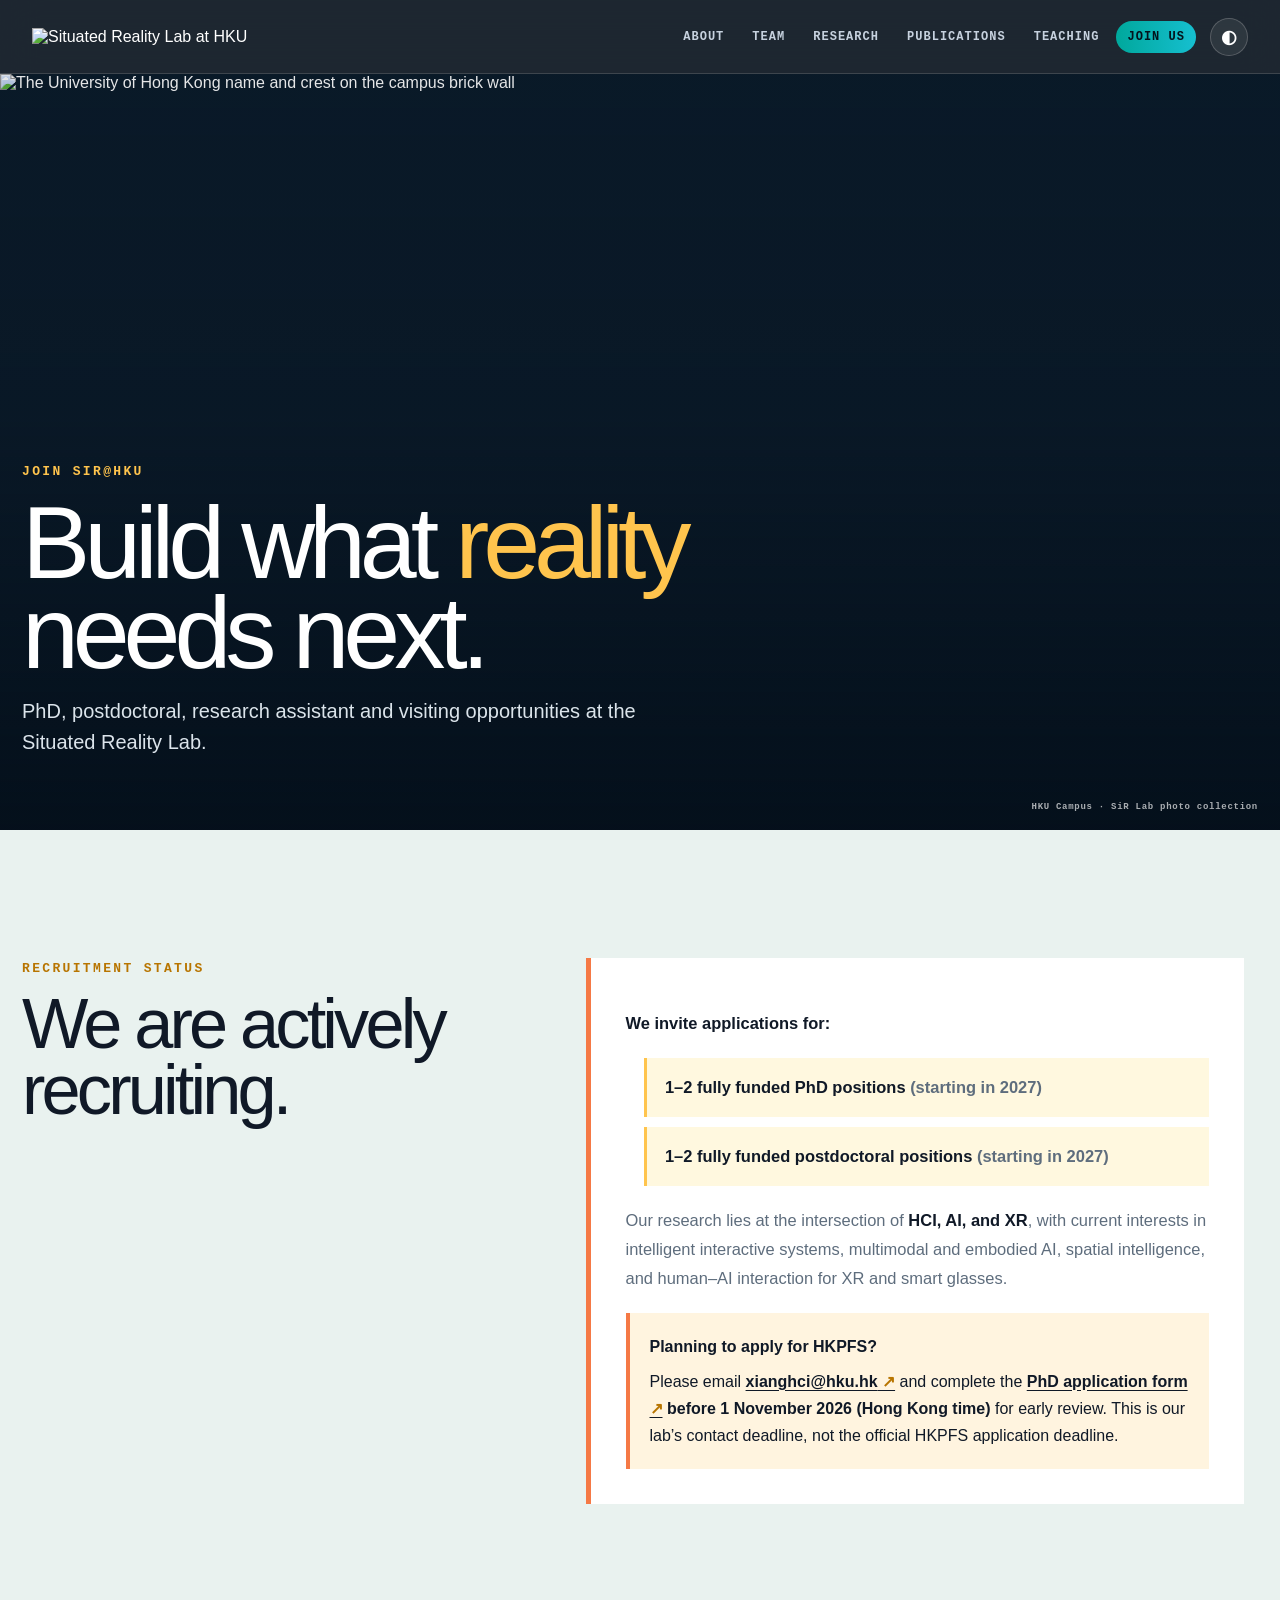
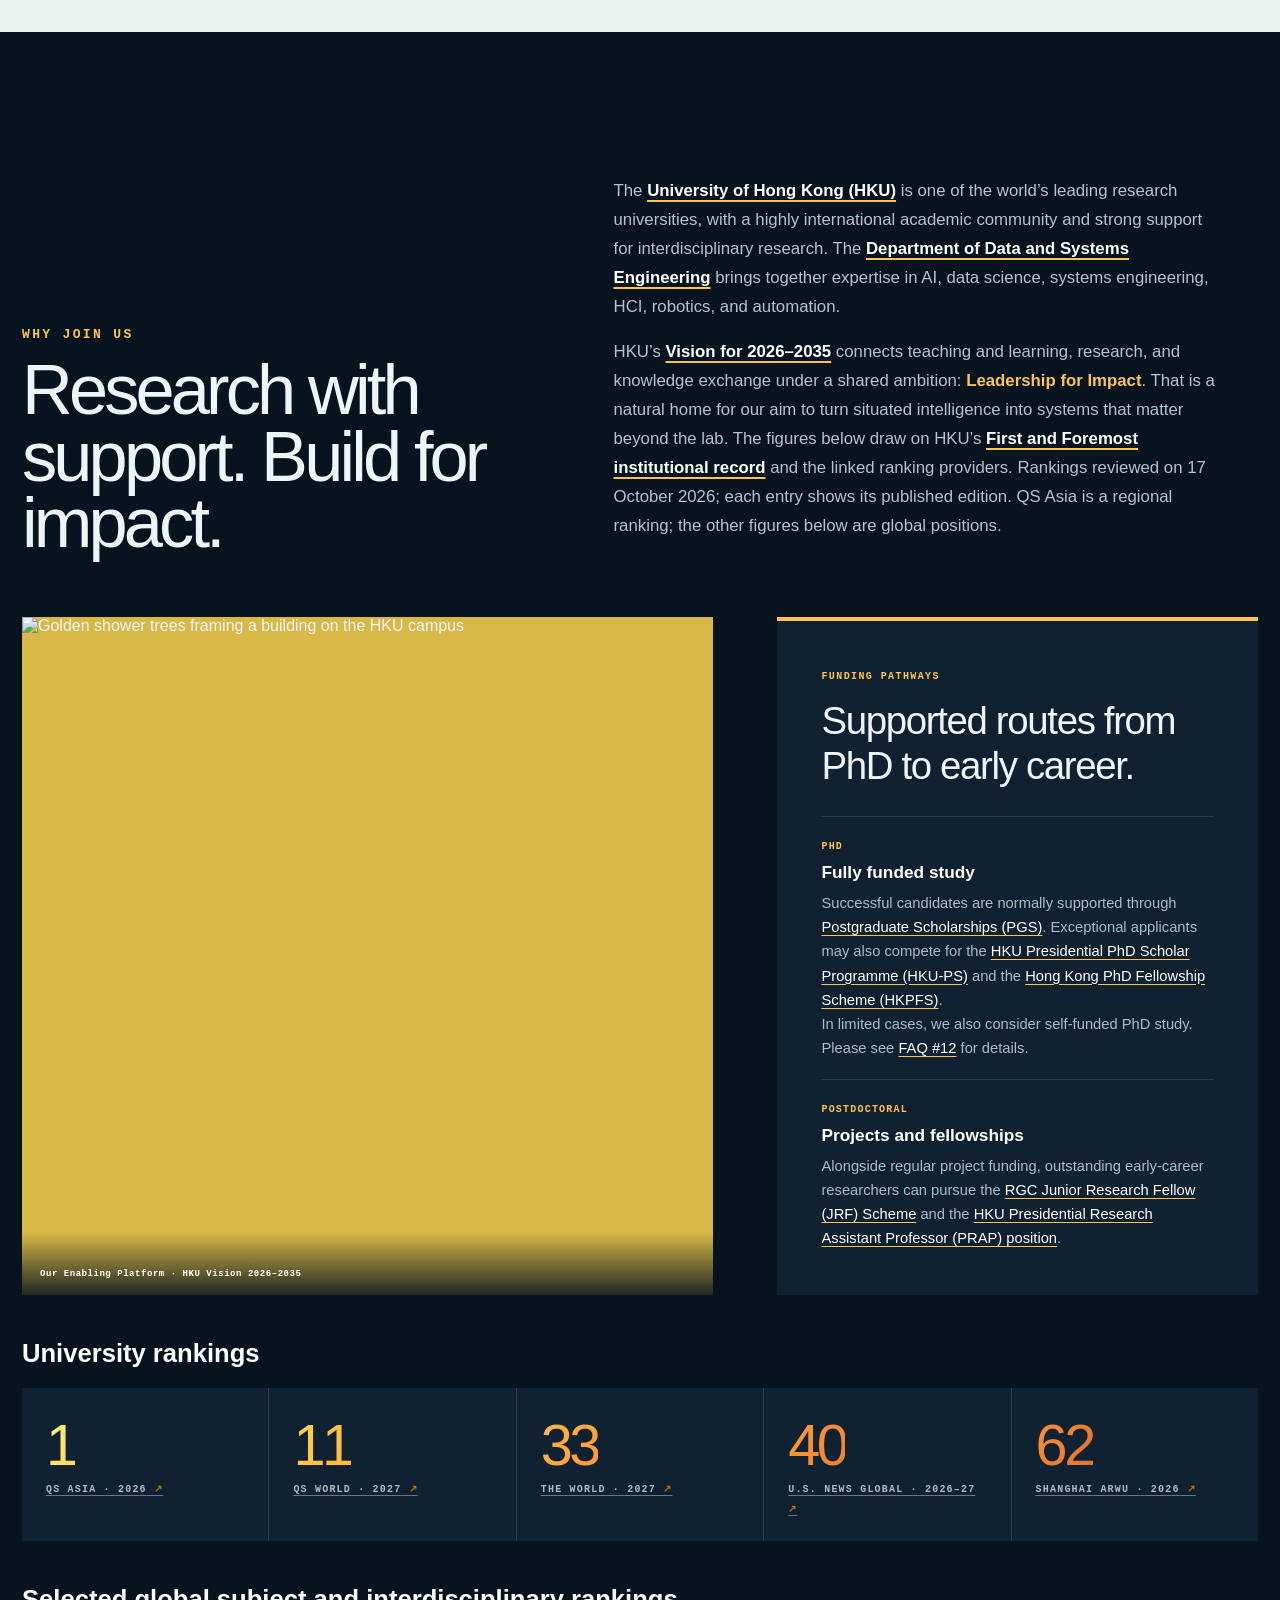
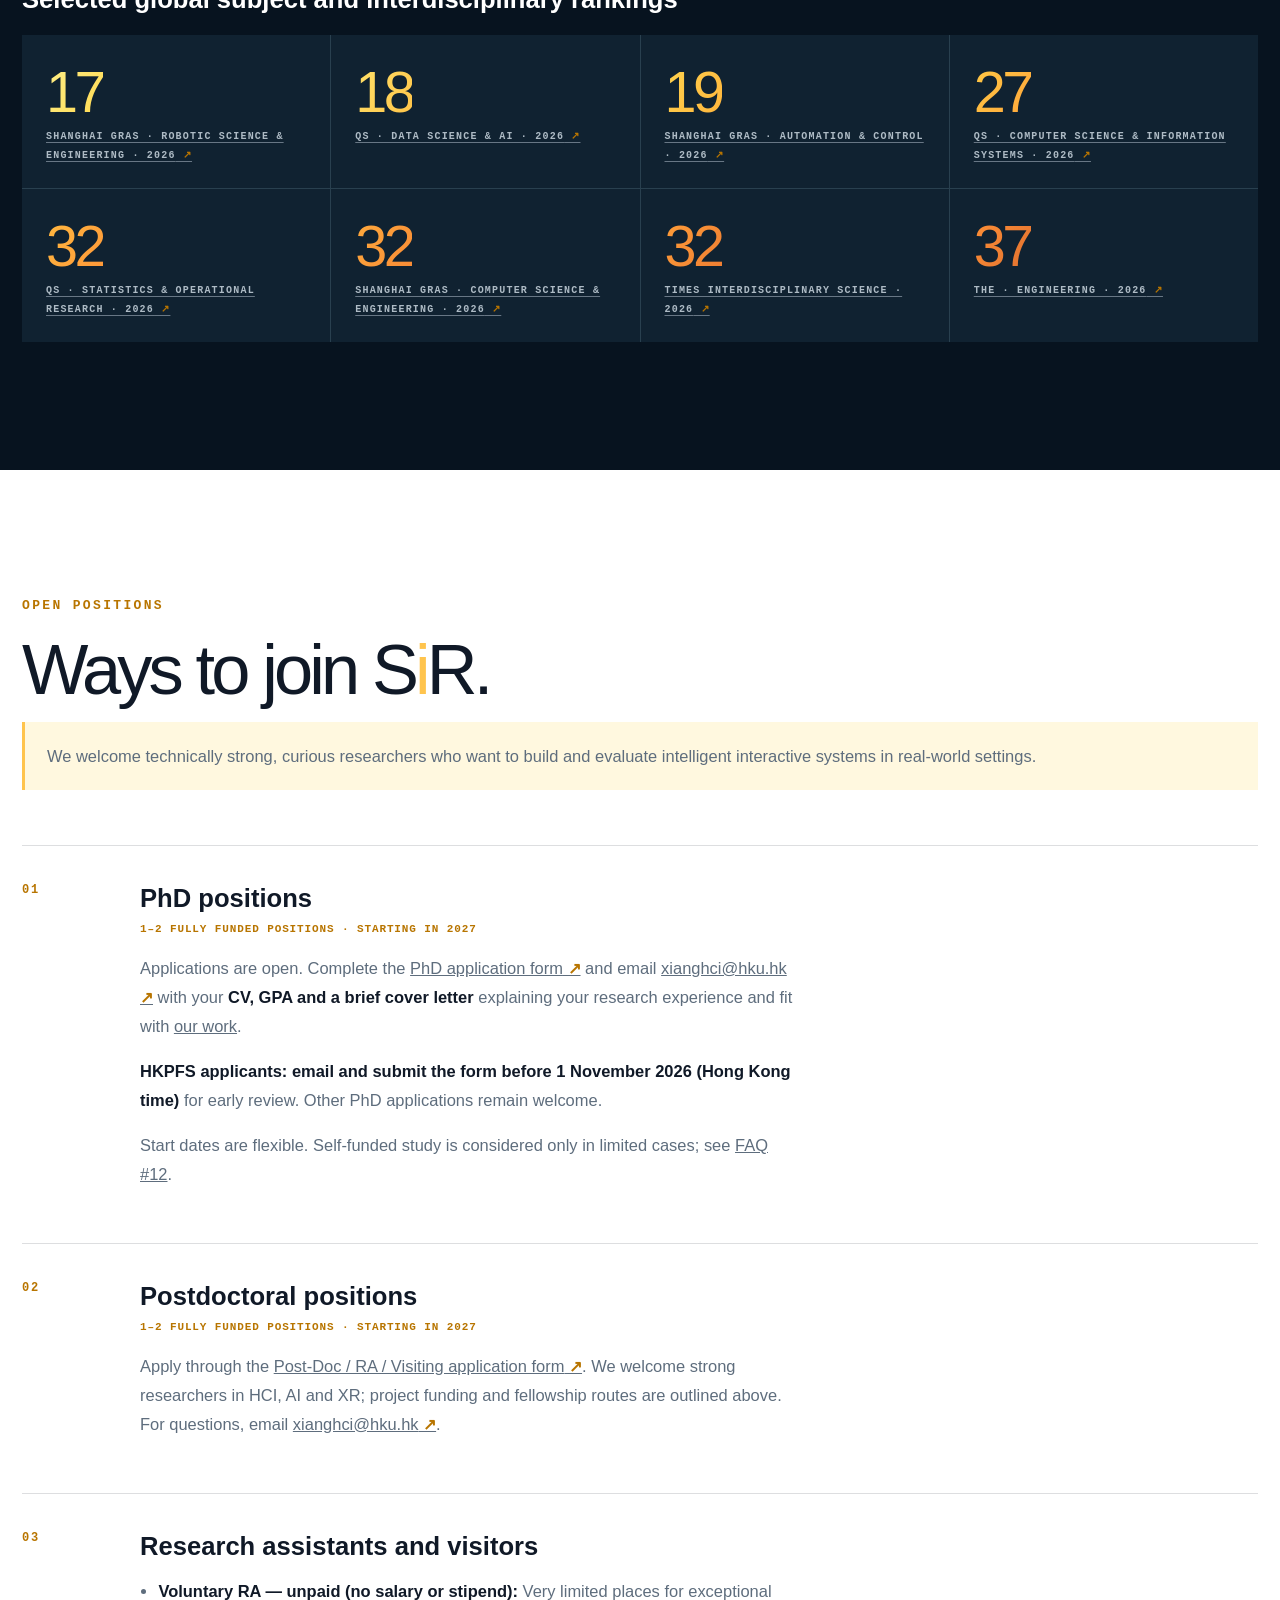
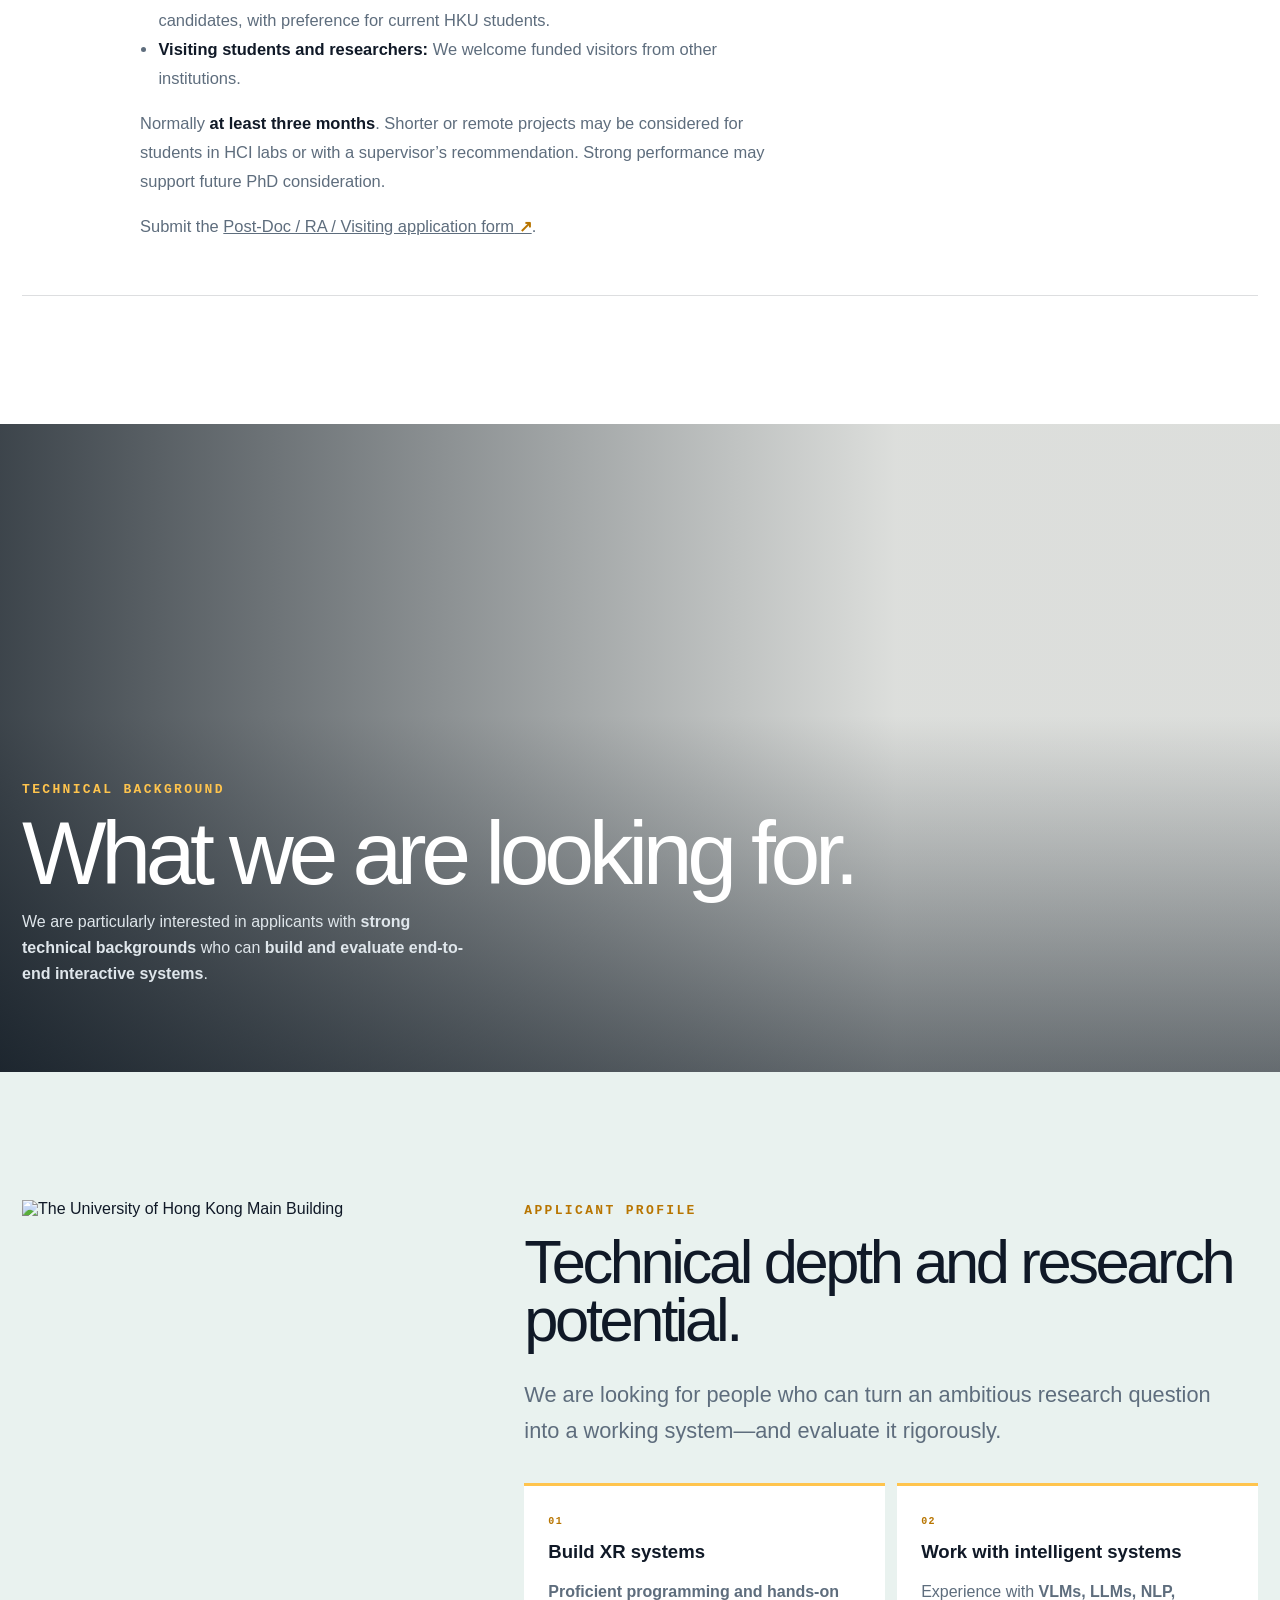
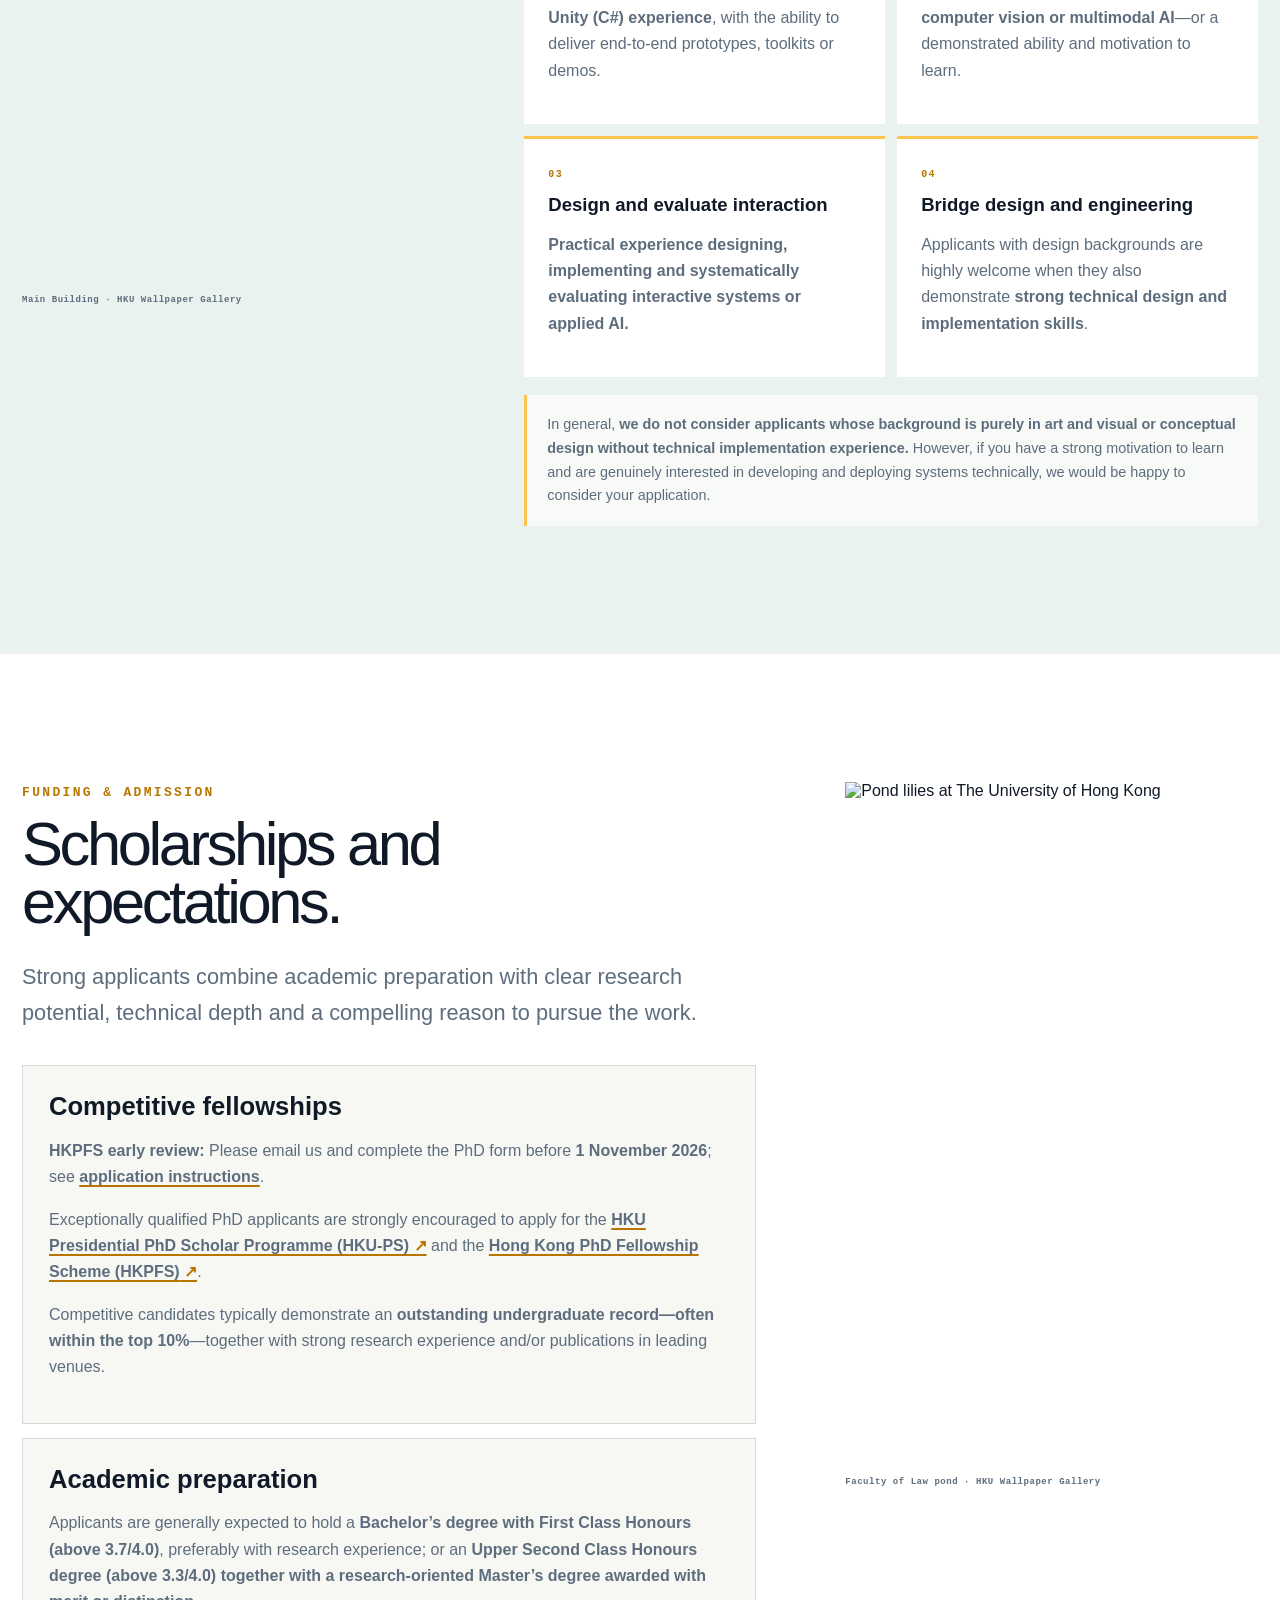
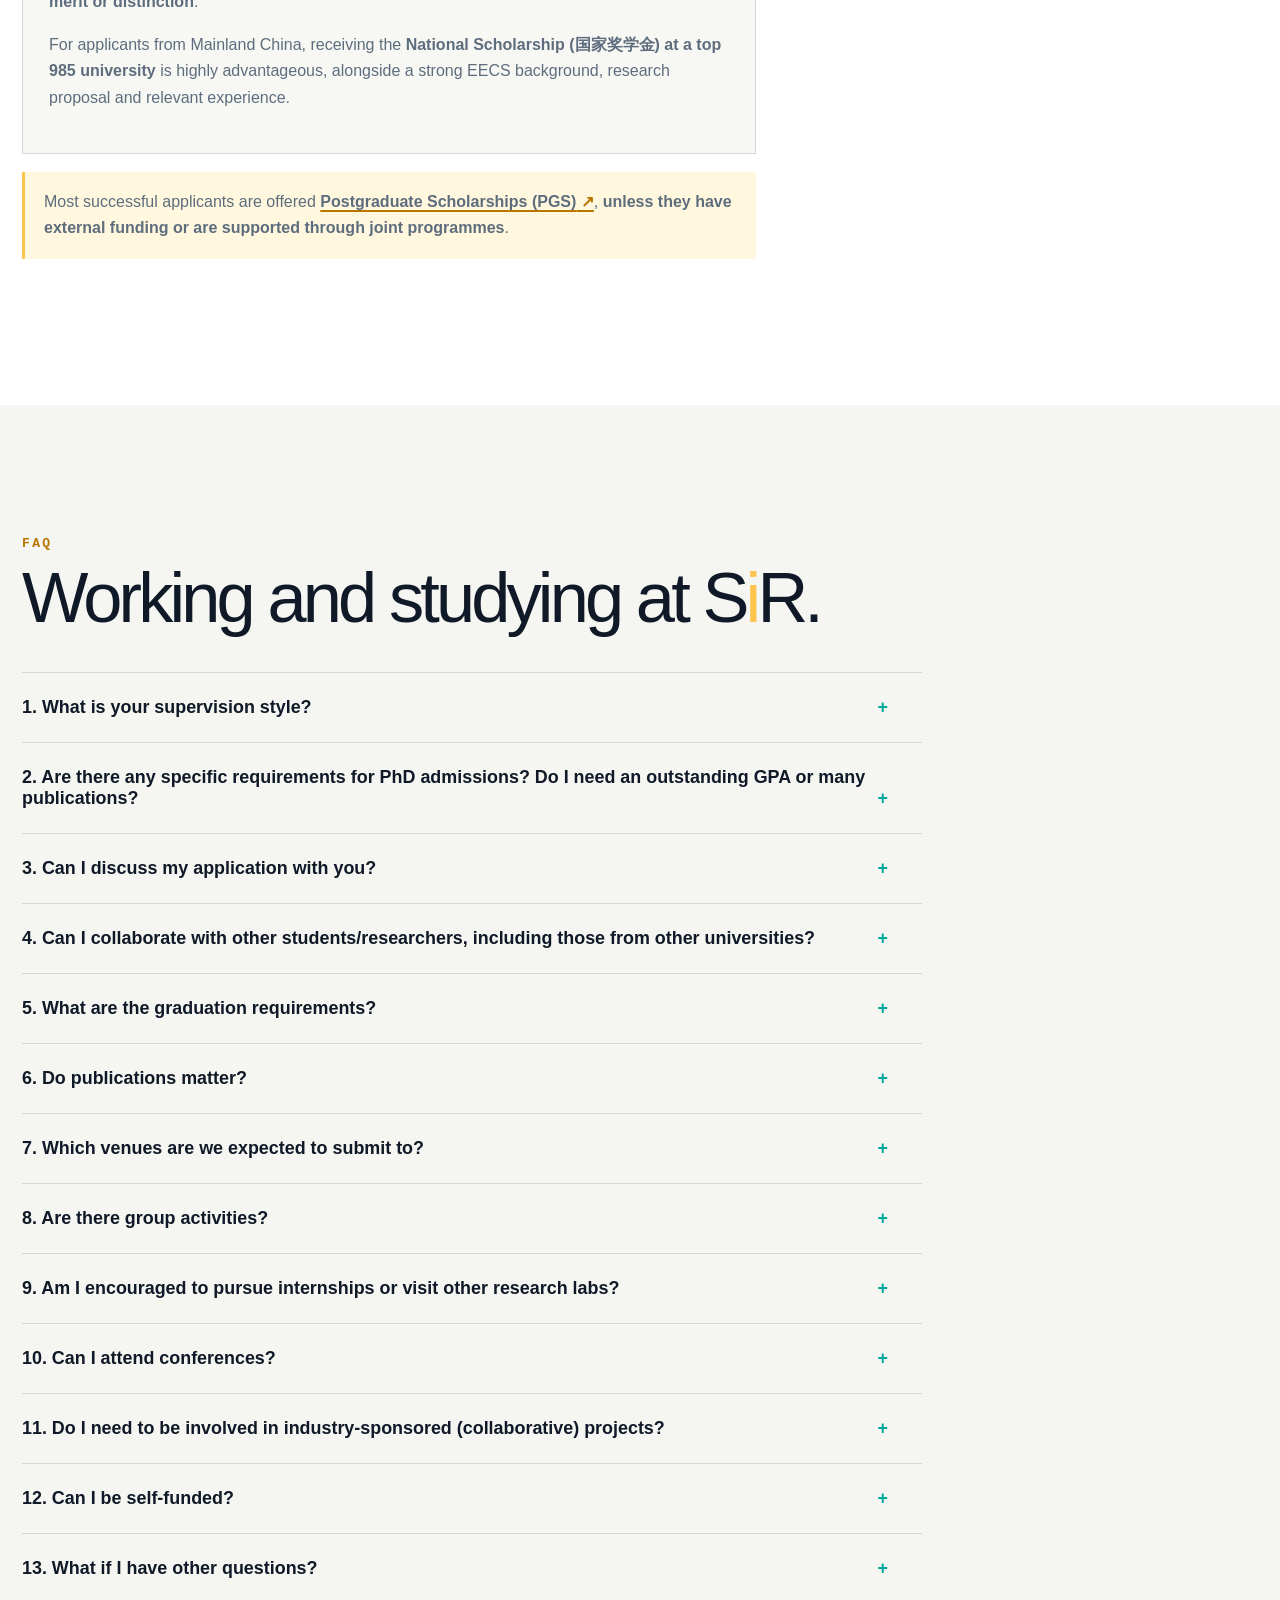
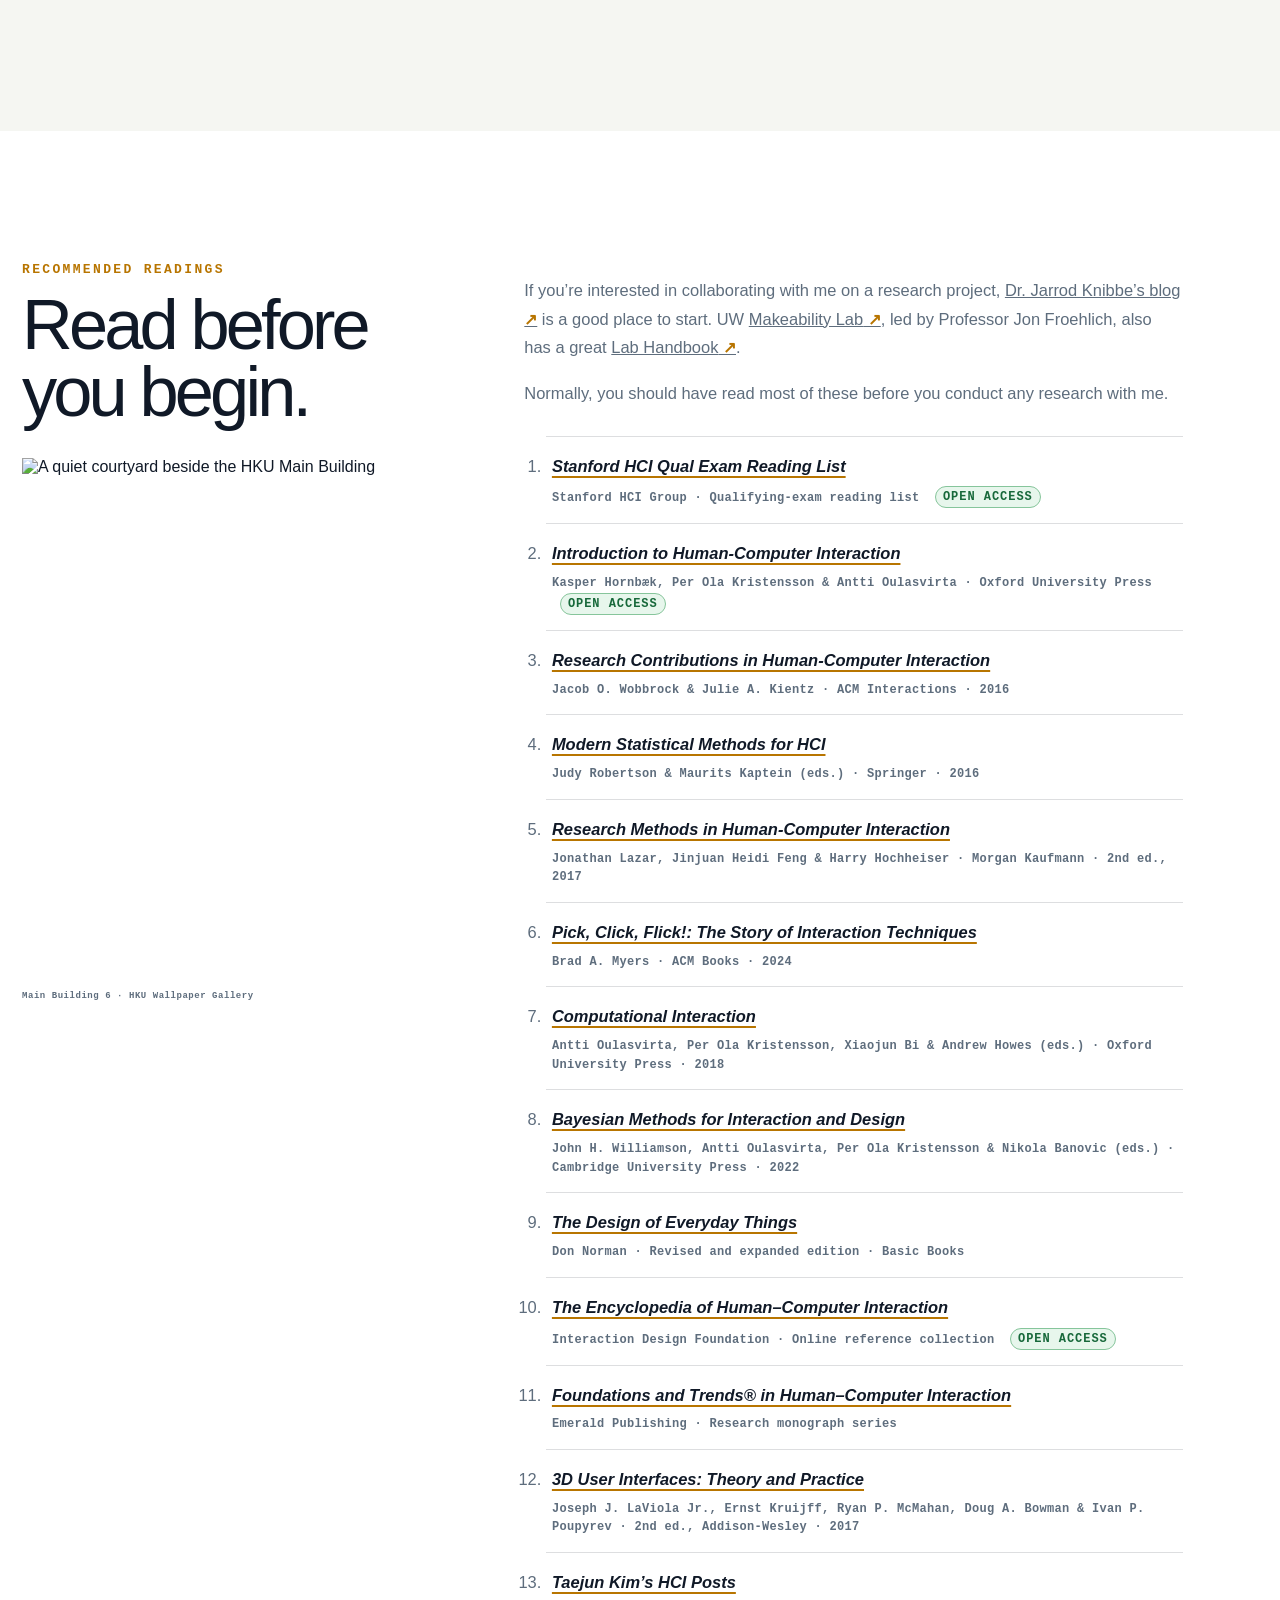
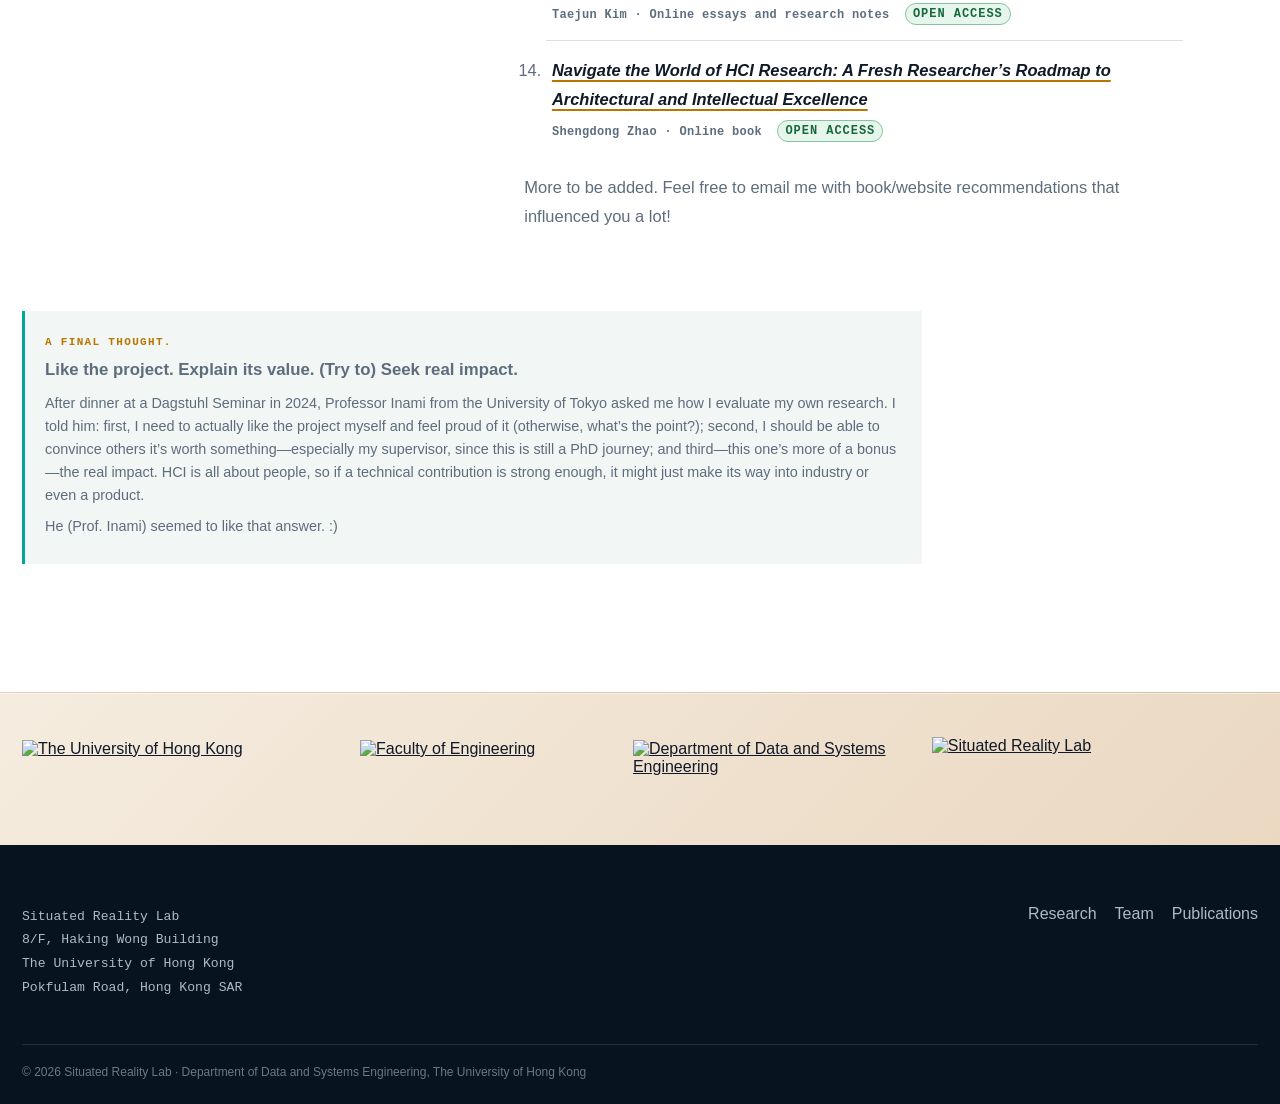
==== join-us/index.html @ e7cef1ba "Refresh workshop news, HKPFS recruitment and collaborator profiles" ====
<!doctype html><html lang="en"><head><meta charset="utf-8"><meta name="viewport" content="width=device-width,initial-scale=1"><base href="../"><title>Join Us — SiR@HKU</title><meta name="description" content="PhD, postdoctoral, RA and visiting opportunities at the Situated Reality Lab, HKU."><link rel="canonical" href="https://www.situated-reality.org/join-us"><link rel="icon" href="assets/brand/favicon.png"><link rel="stylesheet" href="site.css?v=20261017-news-team"></head><body class="join-page">
<header class="site-head"><a class="site-brand" href="index.html"><img src="assets/brand/sir-full-white.png" alt="Situated Reality Lab at HKU"></a><button class="nav-toggle" aria-expanded="false" aria-label="Open navigation">☰</button><nav class="site-nav" aria-label="Primary"><a href="index.html">About</a><a href="team.html">Team</a><a href="research.html">Research</a><a href="publications.html">Publications</a><a href="teaching.html">Teaching</a><a class="join-pill" href="/join-us" aria-current="page">Join us</a></nav></header>
<main><section class="campus-hero"><img src="assets/campus/hku-campus-sign.webp" alt="The University of Hong Kong name and crest on the campus brick wall"><div class="hero-copy"><span class="eyebrow">Join SiR@HKU</span><h1>Build what <span class="text-accent">reality</span> needs next.</h1><p>PhD, postdoctoral, research assistant and visiting opportunities at the Situated Reality Lab.</p></div><small class="photo-credit">HKU Campus · SiR Lab photo collection</small></section>
<section class="section section--tint"><div class="section-grid"><div><span class="eyebrow">Recruitment status</span><h2>We are actively recruiting.</h2></div><div class="status-card prose reveal"><p><strong>We invite applications for:</strong></p><ul class="recruitment-call"><li>1–2 fully funded PhD positions <span>(starting in 2027)</span></li><li>1–2 fully funded postdoctoral positions <span>(starting in 2027)</span></li></ul><p>Our research lies at the intersection of <strong>HCI, AI, and XR</strong>, with current interests in intelligent interactive systems, multimodal and embodied AI, spatial intelligence, and human–AI interaction for XR and smart glasses.</p><aside class="hkpfs-notice"><strong>Planning to apply for HKPFS?</strong> Please email <a href="mailto:xianghci@hku.hk">xianghci@hku.hk</a> and complete the <a href="https://forms.gle/eEtXrfE4wuQjMP8F6" target="_blank" rel="noreferrer">PhD application form</a> <strong>before 1 November 2026 (Hong Kong time)</strong> for early review. This is our lab’s contact deadline, not the official HKPFS application deadline.</aside></div></div></section>
<section class="section section--dark why-join"><div class="why-join__intro"><div><span class="eyebrow">Why join us</span><h2>Research with support. Build for impact.</h2></div><div class="why-join__context reveal"><p>The <a href="https://www.hku.hk/" target="_blank" rel="noreferrer">University of Hong Kong (HKU)</a> is one of the world’s leading research universities, with a highly international academic community and strong support for interdisciplinary research. The <a href="https://www.dase.hku.hk/" target="_blank" rel="noreferrer">Department of Data and Systems Engineering</a> brings together expertise in AI, data science, systems engineering, HCI, robotics, and automation.</p><p>HKU’s <a href="https://vision2026-2035.hku.hk/" target="_blank" rel="noreferrer">Vision for 2026–2035</a> connects teaching and learning, research, and knowledge exchange under a shared ambition: <strong>Leadership for Impact</strong>. That is a natural home for our aim to turn situated intelligence into systems that matter beyond the lab. The figures below draw on HKU’s <a href="https://www.cpao.hku.hk/firstandforemost/rankings" target="_blank" rel="noreferrer">First and Foremost institutional record</a> and the linked ranking providers. Rankings reviewed on 17 October 2026; each entry shows its published edition. QS Asia is a regional ranking; the other figures below are global positions.</p></div></div><div class="why-join__showcase"><figure class="why-join__visual reveal"><img src="assets/hku/our-enabling-platform.jpg" alt="Golden shower trees framing a building on the HKU campus"><figcaption>Our Enabling Platform · HKU Vision 2026–2035</figcaption></figure><div class="why-join__funding reveal"><span class="micro-label">Funding pathways</span><h3>Supported routes from PhD to early career.</h3><div class="funding-paths"><article><span>PhD</span><h4>Fully funded study</h4><p>Successful candidates are normally supported through <a href="https://gradsch.hku.hk/prospective_students/fees_scholarships_and_financial_support/postgraduate_scholarships" target="_blank" rel="noreferrer">Postgraduate Scholarships (PGS)</a>. Exceptional applicants may also compete for the <a href="https://gradsch.hku.hk/prospective_students/fees_scholarships_and_financial_support/hku_presidential_phd_scholar_programme" target="_blank" rel="noreferrer">HKU Presidential PhD Scholar Programme (HKU-PS)</a> and the <a href="https://gradsch.hku.hk/prospective_students/fees_scholarships_and_financial_support/hong_kong_phd_fellowship_scheme" target="_blank" rel="noreferrer">Hong Kong PhD Fellowship Scheme (HKPFS)</a>.</p><p>In limited cases, we also consider self-funded PhD study. Please see <a href="/join-us/#faq-12">FAQ #12</a> for details.</p></article><article><span>Postdoctoral</span><h4>Projects and fellowships</h4><p>Alongside regular project funding, outstanding early-career researchers can pursue the <a href="https://www.ugc.edu.hk/eng/rgc/funding_opport/jrfs/" target="_blank" rel="noreferrer">RGC Junior Research Fellow (JRF) Scheme</a> and the <a href="https://www.rss.hku.hk/" target="_blank" rel="noreferrer">HKU Presidential Research Assistant Professor (PRAP) position</a>.</p></article></div></div></div><h3 class="rankings-heading">University rankings</h3><div class="kpi-row why-join__rankings why-join__rankings--university reveal"><div class="kpi"><b>1</b><span><a href="https://www.cpao.hku.hk/firstandforemost/rankings" target="_blank" rel="noreferrer">QS Asia · 2026</a></span></div><div class="kpi"><b>11</b><span><a href="https://www.cpao.hku.hk/firstandforemost/rankings" target="_blank" rel="noreferrer">QS World · 2027</a></span></div><div class="kpi"><b>33</b><span><a href="https://www.cpao.hku.hk/firstandforemost/rankings" target="_blank" rel="noreferrer">THE World · 2027</a></span></div><div class="kpi"><b>40</b><span><a href="https://www.usnews.com/education/best-global-universities/university-of-hong-kong-505046" target="_blank" rel="noreferrer">U.S. News Global · 2026–27</a></span></div><div class="kpi"><b>62</b><span><a href="https://www.shanghairanking.com/universities/the-university-of-hong-kong" target="_blank" rel="noreferrer">Shanghai ARWU · 2026</a></span></div></div><h3 class="rankings-heading">Selected global subject and interdisciplinary rankings</h3><div class="kpi-row why-join__rankings reveal"><div class="kpi"><b>17</b><span><a href="https://www.shanghairanking.com/universities/the-university-of-hong-kong" target="_blank" rel="noreferrer">Shanghai GRAS · Robotic Science &amp; Engineering · 2026</a></span></div><div class="kpi"><b>18</b><span><a href="https://www.dase.hku.hk/events/hku-leads-hong-kong-in-data-science-ranked-18th-globally-in-qs-2026" target="_blank" rel="noreferrer">QS · Data Science &amp; AI · 2026</a></span></div><div class="kpi"><b>19</b><span><a href="https://www.shanghairanking.com/universities/the-university-of-hong-kong" target="_blank" rel="noreferrer">Shanghai GRAS · Automation &amp; Control · 2026</a></span></div><div class="kpi"><b>27</b><span><a href="https://ece.hku.hk/about/" target="_blank" rel="noreferrer">QS · Computer Science &amp; Information Systems · 2026</a></span></div><div class="kpi"><b>32</b><span><a href="https://ai.hku.hk/news-events/news-and-announcements/hku-cds-leads-hong-kong-in-qs-subject-rankings-2026-for-data-science-ai-and-computer-science-area" target="_blank" rel="noreferrer">QS · Statistics &amp; Operational Research · 2026</a></span></div><div class="kpi"><b>32</b><span><a href="https://www.shanghairanking.com/universities/the-university-of-hong-kong" target="_blank" rel="noreferrer">Shanghai GRAS · Computer Science &amp; Engineering · 2026</a></span></div><div class="kpi"><b>32</b><span><a href="https://www.cpao.hku.hk/firstandforemost/rankings" target="_blank" rel="noreferrer">Times Interdisciplinary Science · 2026</a></span></div><div class="kpi"><b>37</b><span><a href="https://www.timeshighereducation.com/world-university-rankings/university-hong-kong" target="_blank" rel="noreferrer">THE · Engineering · 2026</a></span></div></div></section>
<section class="section section--white" id="positions"><div class="opening-intro"><span class="eyebrow">Open positions</span><h2>Ways to join S<span class="sir-i">i</span>R.</h2><aside class="opening-note">We welcome technically strong, curious researchers who want to build and evaluate intelligent interactive systems in real-world settings.</aside></div><div class="opening-list reveal">
<article class="opening-row"><span class="opening-index">01</span><div class="prose"><h3>PhD positions</h3><p class="opening-meta">1–2 fully funded positions · Starting in 2027</p><p>Applications are open. Complete the <a href="https://forms.gle/eEtXrfE4wuQjMP8F6" target="_blank" rel="noreferrer">PhD application form</a> and email <a href="mailto:xianghci@hku.hk">xianghci@hku.hk</a> with your <strong>CV, GPA and a brief cover letter</strong> explaining your research experience and fit with <a href="research.html">our work</a>.</p><p><strong>HKPFS applicants: email and submit the form before 1 November 2026 (Hong Kong time)</strong> for early review. Other PhD applications remain welcome.</p><p>Start dates are flexible. Self-funded study is considered only in limited cases; see <a href="/join-us/#faq-12">FAQ #12</a>.</p></div></article>
<article class="opening-row"><span class="opening-index">02</span><div class="prose"><h3>Postdoctoral positions</h3><p class="opening-meta">1–2 fully funded positions · Starting in 2027</p><p>Apply through the <a href="https://forms.gle/y2c8D5SQDq1c2nBt6" target="_blank" rel="noreferrer">Post-Doc / RA / Visiting application form</a>. We welcome strong researchers in HCI, AI and XR; project funding and fellowship routes are outlined above. For questions, email <a href="mailto:xianghci@hku.hk">xianghci@hku.hk</a>.</p></div></article>
<article class="opening-row"><span class="opening-index">03</span><div class="prose"><h3>Research assistants and visitors</h3><ul><li><strong>Voluntary RA — unpaid (no salary or stipend):</strong> Very limited places for exceptional candidates, with preference for current HKU students.</li><li><strong>Visiting students and researchers:</strong> We welcome funded visitors from other institutions.</li></ul><p>Normally <strong>at least three months</strong>. Shorter or remote projects may be considered for students in HCI labs or with a supervisor’s recommendation. Strong performance may support future PhD consideration.</p><p>Submit the <a href="https://forms.gle/y2c8D5SQDq1c2nBt6" target="_blank" rel="noreferrer">Post-Doc / RA / Visiting application form</a>.</p></div></article>
</div></section>
<section class="campus-break"><img src="assets/campus/run-run-shaw.webp" alt="Run Run Shaw Building at HKU"><div class="campus-break__copy reveal"><span class="eyebrow">Technical background</span><h2>What we are looking for.</h2><p>We are particularly interested in applicants with <strong>strong technical backgrounds</strong> who can <strong>build and evaluate end-to-end interactive systems</strong>.</p></div></section>
<section class="section section--tint join-feature"><figure class="join-feature__media reveal"><img src="assets/campus/main-building-4.webp" alt="The University of Hong Kong Main Building"><figcaption>Main Building · HKU Wallpaper Gallery</figcaption></figure><div class="join-feature__content"><span class="eyebrow">Applicant profile</span><h2>Technical depth and research potential.</h2><p class="lede">We are looking for people who can turn an ambitious research question into a working system—and evaluate it rigorously.</p><div class="capability-grid reveal"><article><span>01</span><h3>Build XR systems</h3><p><strong>Proficient programming and hands-on Unity (C#) experience</strong>, with the ability to deliver end-to-end prototypes, toolkits or demos.</p></article><article><span>02</span><h3>Work with intelligent systems</h3><p>Experience with <strong>VLMs, LLMs, NLP, computer vision or multimodal AI</strong>—or a demonstrated ability and motivation to learn.</p></article><article><span>03</span><h3>Design and evaluate interaction</h3><p><strong>Practical experience designing, implementing and systematically evaluating interactive systems or applied AI.</strong></p></article><article><span>04</span><h3>Bridge design and engineering</h3><p>Applicants with design backgrounds are highly welcome when they also demonstrate <strong>strong technical design and implementation skills</strong>.</p></article></div><aside class="profile-note">In general, <strong>we do not consider applicants whose background is purely in art and visual or conceptual design without technical implementation experience.</strong> However, if you have a strong motivation to learn and are genuinely interested in developing and deploying systems technically, we would be happy to consider your application.</aside></div></section>
<section class="section section--white join-feature join-feature--reverse"><div class="join-feature__content"><span class="eyebrow">Funding & admission</span><h2>Scholarships and expectations.</h2><p class="lede">Strong applicants combine academic preparation with clear research potential, technical depth and a compelling reason to pursue the work.</p><div class="admission-cards reveal"><article><h3>Competitive fellowships</h3><p><strong>HKPFS early review:</strong> Please email us and complete the PhD form before <strong>1 November 2026</strong>; see <a href="/join-us/#positions">application instructions</a>.</p><p>Exceptionally qualified PhD applicants are strongly encouraged to apply for the <a href="https://gradsch.hku.hk/prospective_students/fees_scholarships_and_financial_support/hku_presidential_phd_scholar_programme" target="_blank" rel="noreferrer">HKU Presidential PhD Scholar Programme (HKU-PS)</a> and the <a href="https://gradsch.hku.hk/prospective_students/fees_scholarships_and_financial_support/hong_kong_phd_fellowship_scheme" target="_blank" rel="noreferrer">Hong Kong PhD Fellowship Scheme (HKPFS)</a>.</p><p>Competitive candidates typically demonstrate an <strong>outstanding undergraduate record—often within the top 10%</strong>—together with strong research experience and/or publications in leading venues.</p></article><article><h3>Academic preparation</h3><p>Applicants are generally expected to hold a <strong>Bachelor’s degree with First Class Honours (above 3.7/4.0)</strong>, preferably with research experience; or an <strong>Upper Second Class Honours degree (above 3.3/4.0) together with a research-oriented Master’s degree awarded with merit or distinction</strong>.</p><p>For applicants from Mainland China, receiving the <strong>National Scholarship (国家奖学金) at a top 985 university</strong> is highly advantageous, alongside a strong EECS background, research proposal and relevant experience.</p></article></div><p class="funding-note">Most successful applicants are offered <a href="https://gradsch.hku.hk/prospective_students/fees_scholarships_and_financial_support/postgraduate_scholarships" target="_blank" rel="noreferrer">Postgraduate Scholarships (PGS)</a>, <strong>unless they have external funding or are supported through joint programmes</strong>.</p></div><figure class="join-feature__media reveal"><img src="assets/campus/law-pond.webp" alt="Pond lilies at The University of Hong Kong"><figcaption>Faculty of Law pond · HKU Wallpaper Gallery</figcaption></figure></section>
<section class="section" id="faq"><span class="eyebrow join-label">FAQ</span><h2>Working and studying at S<span class="sir-i">i</span>R.</h2><div class="faq reveal">
<details><summary>1. What is your supervision style?</summary><p>I would closely support most <strong>first- and second-year students</strong> to help establish strong research habits and a solid foundation. As you progress and gain confidence, I gradually transition to a more hands-off approach, encouraging independence and ownership of your research. <strong>I will not continuously supply ideas for your PhD project.</strong> Although I will be closely involved in discussions, the PhD is not meant to be a process of executing pre-assigned tasks. You are encouraged to develop your own research direction and articulate why it is valuable.</p><p>Above all, my job is to support your success in your future career—a principle my own PhD supervisor shared with me when I joined Cambridge—and I will do my best to help make that happen. I also strongly value diversity, equality, and inclusion. If you have any concerns, please raise them: see it, say it, sorted!</p></details>
<details><summary>2. Are there any specific requirements for PhD admissions? Do I need an outstanding GPA or many publications?</summary><p>I do not personally place strong emphasis on GPA or publication counts alone. However, <strong>the University has formal eligibility requirements that must be satisfied</strong>. In general, we expect applicants to demonstrate a strong undergraduate academic background, typically <strong>within the top 10% of an EECS (or closely related) programme at a well-recognised university (for example, top 20 in China)</strong>. That said, I care far more about research potential, technical depth, creativity, curiosity, and long-term research fit than raw GPA numbers.</p><p><strong>Applicants whose undergraduate degree classification falls below an Upper Second Class Honours standard (&lt;3.3/4.0 GPA equivalent) would NOT meet the minimum requirement for enrolment.</strong></p><p>Naturally, strong publications and excellent academic records can be advantageous, particularly when applying for competitive fellowships and scholarships such as <strong>HKU-PS or HKPFS</strong>, as they help demonstrate research capability and potential. However, I strongly discourage publishing simply to increase the number of papers on your CV. I do not primarily evaluate applicants based on venue prestige or publication count alone.</p><p>What matters most to me is whether you genuinely understand the work you have done, can clearly articulate your thinking, and take pride in your research. If you have publications or projects (which are certainly a plus), I will usually read them carefully and ask both high-level conceptual questions and technical implementation questions during interviews.</p><p>Again, <strong>having a CHI paper or any top-tier publication is absolutely NOT a prerequisite</strong>. What matters far more is your willingness to learn deeply, think critically, work independently, and commit to doing meaningful and high-quality research over the long term.</p></details>
<details><summary>3. Can I discuss my application with you?</summary><p>If you have submitted your application via the form, <strong>I will review all materials every two weeks</strong>. <strong>If you haven’t heard from me for more than 1 month, please assume your application has not been moved to the next stage.</strong></p><p>You are also welcome to start a conversation if you happen to see me at the HKU campus or any conferences. I’m always happy to chat, and I’ll gladly treat you to a soft drink or a coffee.</p><p>To be fair to all applicants, <strong>I will NOT be able to provide detailed feedback on your PhD research proposal.</strong> However, I’m happy to share my research interests and offer brief comments on your potential directions during our conversation, if shortlisted. Please prepare your proposal to align with my interests, and revise it slightly based on our discussion.</p></details>
<details><summary>4. Can I collaborate with other students/researchers, including those from other universities?</summary><p>Yes, but <strong>usually not during your first year</strong>. During this period, the focus should be on developing strong independent research skills. Once you have established a solid level of independence, collaborations outside the group or university are highly encouraged. In practice, <strong>after submitting your first solo piece of work (co-authored only with me)</strong> is typically a good milestone for making this transition.</p></details>
<details><summary>5. What are the graduation requirements?</summary><p>In short: <strong>at least three solid, independent research projects that can be woven into a coherent and compelling PhD thesis</strong>—one that convinces both your examiners and me that “yes and congratulations, you should be a Dr. now!”</p><p>Keep writing. Keep polishing. Keep submitting. <strong>If I am satisfied with your work, it is not necessary for every piece to be accepted or published.</strong> The reasoning is explained below.</p></details>
<details><summary>6. Do publications matter?</summary><p>I am well aware that peer review can be something of a lottery. Not getting a paper accepted does not define your ability as a researcher. <strong>I do not require a specific number of CCF-A/B/C or CORE-A/A* (or equivalent) papers for graduation.</strong> While strong publications are often beneficial for your career—and yes, the counting game exists and isn’t disappearing anytime soon—I strongly dislike reducing PhD training to paper counts.</p></details>
<details><summary>7. Which venues are we expected to submit to?</summary><p>While CCF/CORE rankings themselves are not a priority, it is important to submit your work to the most relevant research community. Publishing in a venue where the audience is unfamiliar with or uninterested in your topic is rarely beneficial. In general, we aim for <strong>SIGCHI- or VGTC-sponsored conferences</strong>, as well as other closely related journals. Venues such as <strong>CHI, UIST, TOCHI, IEEE VR, ISMAR, and TVCG</strong> are typically regarded as the most prestigious in our field.</p><p>That said, smaller but core venues are equally valued when they are the right fit for the work—for example, <strong>SUI, VRST, DIS, ISS, CSCW, UbiComp</strong>, and related conferences/journals. The key principle is relevance and impact within the appropriate community, rather than venue rankings alone.</p></details>
<details><summary>8. Are there group activities?</summary><p>Yes. We value a supportive group culture. We hold <strong>weekly or bi-weekly group meetings</strong>, along with other academic and social activities. We also care about life outside of work and aim to maintain a healthy balance. Any group member is encouraged to organise their interesting events.</p></details>
<details><summary>9. Am I encouraged to pursue internships or visit other research labs?</summary><p>Absolutely! I strongly encourage every PhD student in my group to spend time—<strong>at least once during the PhD (3 months or longer)</strong>—in industry or at another strong research lab. I’m happy to help with planning, applications, or connections.</p></details>
<details><summary>10. Can I attend conferences?</summary><p>Yes. <strong>All students with first-authored full papers are expected to present their work in person</strong>, and I will provide funding for this. Ideally, <strong>each student should attend at least one conference per year</strong>. Being active and visible within your research community is an important part of PhD training.</p></details>
<details><summary>11. Do I need to be involved in industry-sponsored (collaborative) projects?</summary><p>If your funding (partially or fully) comes from my industry-sponsored or collaborative projects, then <strong>participation in such projects is expected</strong>. If you are supported by your own funding (e.g., a fellowship or scholarship), the situation is much more flexible. In this case, I would appreciate your support for collaborative projects when appropriate, but <strong>it is not mandatory</strong>. You are always welcome to say, “Sorry, I’m not interested in this project!”</p></details>
<details id="faq-12"><summary>12. Can I be self-funded?</summary><p>Yes, although this is uncommon. Self-funded arrangements may be considered in cases where you are highly motivated to join our lab but funding is limited. Please think carefully before choosing this option. <strong>A PhD is a 3-to-4-year commitment</strong>, and academia is ultimately a job—just as a PhD is a degree. You should consider self-funding only if you have a genuine passion for the field and intend to continue working in this area in the future.</p><p><strong>Even if you are self-funded, you must still meet the minimum admission requirements of the Department and the standard graduation expectations of the lab; these requirements are not relaxed.</strong></p><p>In some cases, I may also consider offering additional financial support, such as hiring you as a part-time RA, to help partially offset the costs where possible.</p></details>
<details><summary>13. What if I have other questions?</summary><p>Just ask!</p></details></div></section>
<section class="section section--white reading-section"><div class="reading-section__intro"><span class="eyebrow join-label">Recommended readings</span><h2>Read before you begin.</h2><figure class="reading-photo reveal"><img src="assets/campus/main-building-6-reading.jpg" alt="A quiet courtyard beside the HKU Main Building"><figcaption>Main Building 6 · HKU Wallpaper Gallery</figcaption></figure></div><div class="prose"><p>If you’re interested in collaborating with me on a research project, <a href="https://www.jarrodknibbe.info/research-projects-building" target="_blank" rel="noreferrer">Dr. Jarrod Knibbe’s blog</a> is a good place to start. UW <a href="https://makeabilitylab.cs.washington.edu/" target="_blank" rel="noreferrer">Makeability Lab</a>, led by Professor Jon Froehlich, also has a great <a href="https://docs.google.com/document/d/1YiiDsfpiolpXjUTj8xWrQwQQUzqrfqT9bocOpaYDrtI/edit?usp=sharing" target="_blank" rel="noreferrer">Lab Handbook</a>.</p><p>Normally, you should have read most of these before you conduct any research with me.</p><ol class="reading-list"><li><a href="https://docs.google.com/document/d/1_FE08_fpGvunhrLy9z_xCJJidulmC9kfBIPDrfxVpCM/edit?tab=t.0#heading=h.sgdg19nquaj" target="_blank" rel="noreferrer"><cite>Stanford HCI Qual Exam Reading List</cite></a><span class="citation-meta">Stanford HCI Group · Qualifying-exam reading list <span class="open-access-label">Open access</span></span></li><li><a href="https://global.oup.com/academic/product/introduction-to-human-computer-interaction-9780192864543" target="_blank" rel="noreferrer"><cite>Introduction to Human-Computer Interaction</cite></a><span class="citation-meta">Kasper Hornbæk, Per Ola Kristensson & Antti Oulasvirta · Oxford University Press <span class="open-access-label">Open access</span></span></li><li><a href="https://dl.acm.org/doi/abs/10.1145/2907069" target="_blank" rel="noreferrer"><cite>Research Contributions in Human-Computer Interaction</cite></a><span class="citation-meta">Jacob O. Wobbrock & Julie A. Kientz · ACM Interactions · 2016</span></li><li><a href="https://link.springer.com/book/10.1007/978-3-319-26633-6" target="_blank" rel="noreferrer"><cite>Modern Statistical Methods for HCI</cite></a><span class="citation-meta">Judy Robertson & Maurits Kaptein (eds.) · Springer · 2016</span></li><li><a href="https://www.sciencedirect.com/book/monograph/9780128053904/research-methods-in-human-computer-interaction" target="_blank" rel="noreferrer"><cite>Research Methods in Human-Computer Interaction</cite></a><span class="citation-meta">Jonathan Lazar, Jinjuan Heidi Feng & Harry Hochheiser · Morgan Kaufmann · 2nd ed., 2017</span></li><li><a href="https://dl.acm.org/doi/book/10.1145/3617448" target="_blank" rel="noreferrer"><cite>Pick, Click, Flick!: The Story of Interaction Techniques</cite></a><span class="citation-meta">Brad A. Myers · ACM Books · 2024</span></li><li><a href="https://global.oup.com/academic/product/computational-interaction-9780198799603" target="_blank" rel="noreferrer"><cite>Computational Interaction</cite></a><span class="citation-meta">Antti Oulasvirta, Per Ola Kristensson, Xiaojun Bi & Andrew Howes (eds.) · Oxford University Press · 2018</span></li><li><a href="https://www.cambridge.org/core/books/bayesian-methods-for-interaction-and-design/721123C200F67FD94DA8DDFD561162A8" target="_blank" rel="noreferrer"><cite>Bayesian Methods for Interaction and Design</cite></a><span class="citation-meta">John H. Williamson, Antti Oulasvirta, Per Ola Kristensson & Nikola Banovic (eds.) · Cambridge University Press · 2022</span></li><li><a href="https://www.nngroup.com/books/design-everyday-things-revised/" target="_blank" rel="noreferrer"><cite>The Design of Everyday Things</cite></a><span class="citation-meta">Don Norman · Revised and expanded edition · Basic Books</span></li><li><a href="https://ixdf.org/literature" target="_blank" rel="noreferrer"><cite>The Encyclopedia of Human–Computer Interaction</cite></a><span class="citation-meta">Interaction Design Foundation · Online reference collection <span class="open-access-label">Open access</span></span></li><li><a href="https://www.emerald.com/fthci" target="_blank" rel="noreferrer"><cite>Foundations and Trends® in Human–Computer Interaction</cite></a><span class="citation-meta">Emerald Publishing · Research monograph series</span></li><li><a href="https://www.google.co.uk/books/edition/3D_User_Interfaces/fxWSDgAAQBAJ" target="_blank" rel="noreferrer"><cite>3D User Interfaces: Theory and Practice</cite></a><span class="citation-meta">Joseph J. LaViola Jr., Ernst Kruijff, Ryan P. McMahan, Doug A. Bowman & Ivan P. Poupyrev · 2nd ed., Addison-Wesley · 2017</span></li><li><a href="https://taejunkim.com/posts" target="_blank" rel="noreferrer"><cite>Taejun Kim’s HCI Posts</cite></a><span class="citation-meta">Taejun Kim · Online essays and research notes <span class="open-access-label">Open access</span></span></li><li><a href="https://www.shengdongzhao.com/book/" target="_blank" rel="noreferrer"><cite>Navigate the World of HCI Research: A Fresh Researcher’s Roadmap to Architectural and Intellectual Excellence</cite></a><span class="citation-meta">Shengdong Zhao · Online book <span class="open-access-label">Open access</span></span></li></ol><p>More to be added. Feel free to email me with book/website recommendations that influenced you a lot!</p></div></section>
<section class="section section--white final-thought-section"><aside class="supervision-note final-thought-note reveal"><strong class="join-label">A final thought.</strong><h3>Like the project. Explain its value. (Try to) Seek real impact.</h3><p>After dinner at a Dagstuhl Seminar in 2024, Professor Inami from the University of Tokyo asked me how I evaluate my own research. I told him: first, I need to actually like the project myself and feel proud of it (otherwise, what’s the point?); second, I should be able to convince others it’s worth something—especially my supervisor, since this is still a PhD journey; and third—this one’s more of a bonus—the real impact. HCI is all about people, so if a technical contribution is strong enough, it might just make its way into industry or even a product.</p><p>He (Prof. Inami) seemed to like that answer. :)</p></aside></section></main>
<div class="logo-strip"><a href="https://www.hku.hk/" target="_blank" rel="noreferrer" aria-label="The University of Hong Kong"><img src="assets/brand/hku-logo.png" alt="The University of Hong Kong"></a><a href="https://engg.hku.hk/" target="_blank" rel="noreferrer" aria-label="Faculty of Engineering, The University of Hong Kong"><img src="assets/brand/engineering-logo.png" alt="Faculty of Engineering"></a><a href="https://www.dase.hku.hk/" target="_blank" rel="noreferrer" aria-label="Department of Data and Systems Engineering, The University of Hong Kong"><img src="assets/brand/dase-logo.png" alt="Department of Data and Systems Engineering"></a><a href="/" aria-label="Situated Reality Lab home"><img src="assets/brand/sir-full.png" alt="Situated Reality Lab"></a></div><footer class="site-foot"><div class="foot-grid"><address>Situated Reality Lab<br>8/F, Haking Wong Building<br>The University of Hong Kong<br>Pokfulam Road, Hong Kong SAR</address><nav><a href="research.html">Research</a><a href="team.html">Team</a><a href="publications.html">Publications</a></nav></div><div class="copyright">© 2026 Situated Reality Lab · Department of Data and Systems Engineering, The University of Hong Kong</div></footer><script src="site.js?v=20260919-faq-links"></script></body></html>
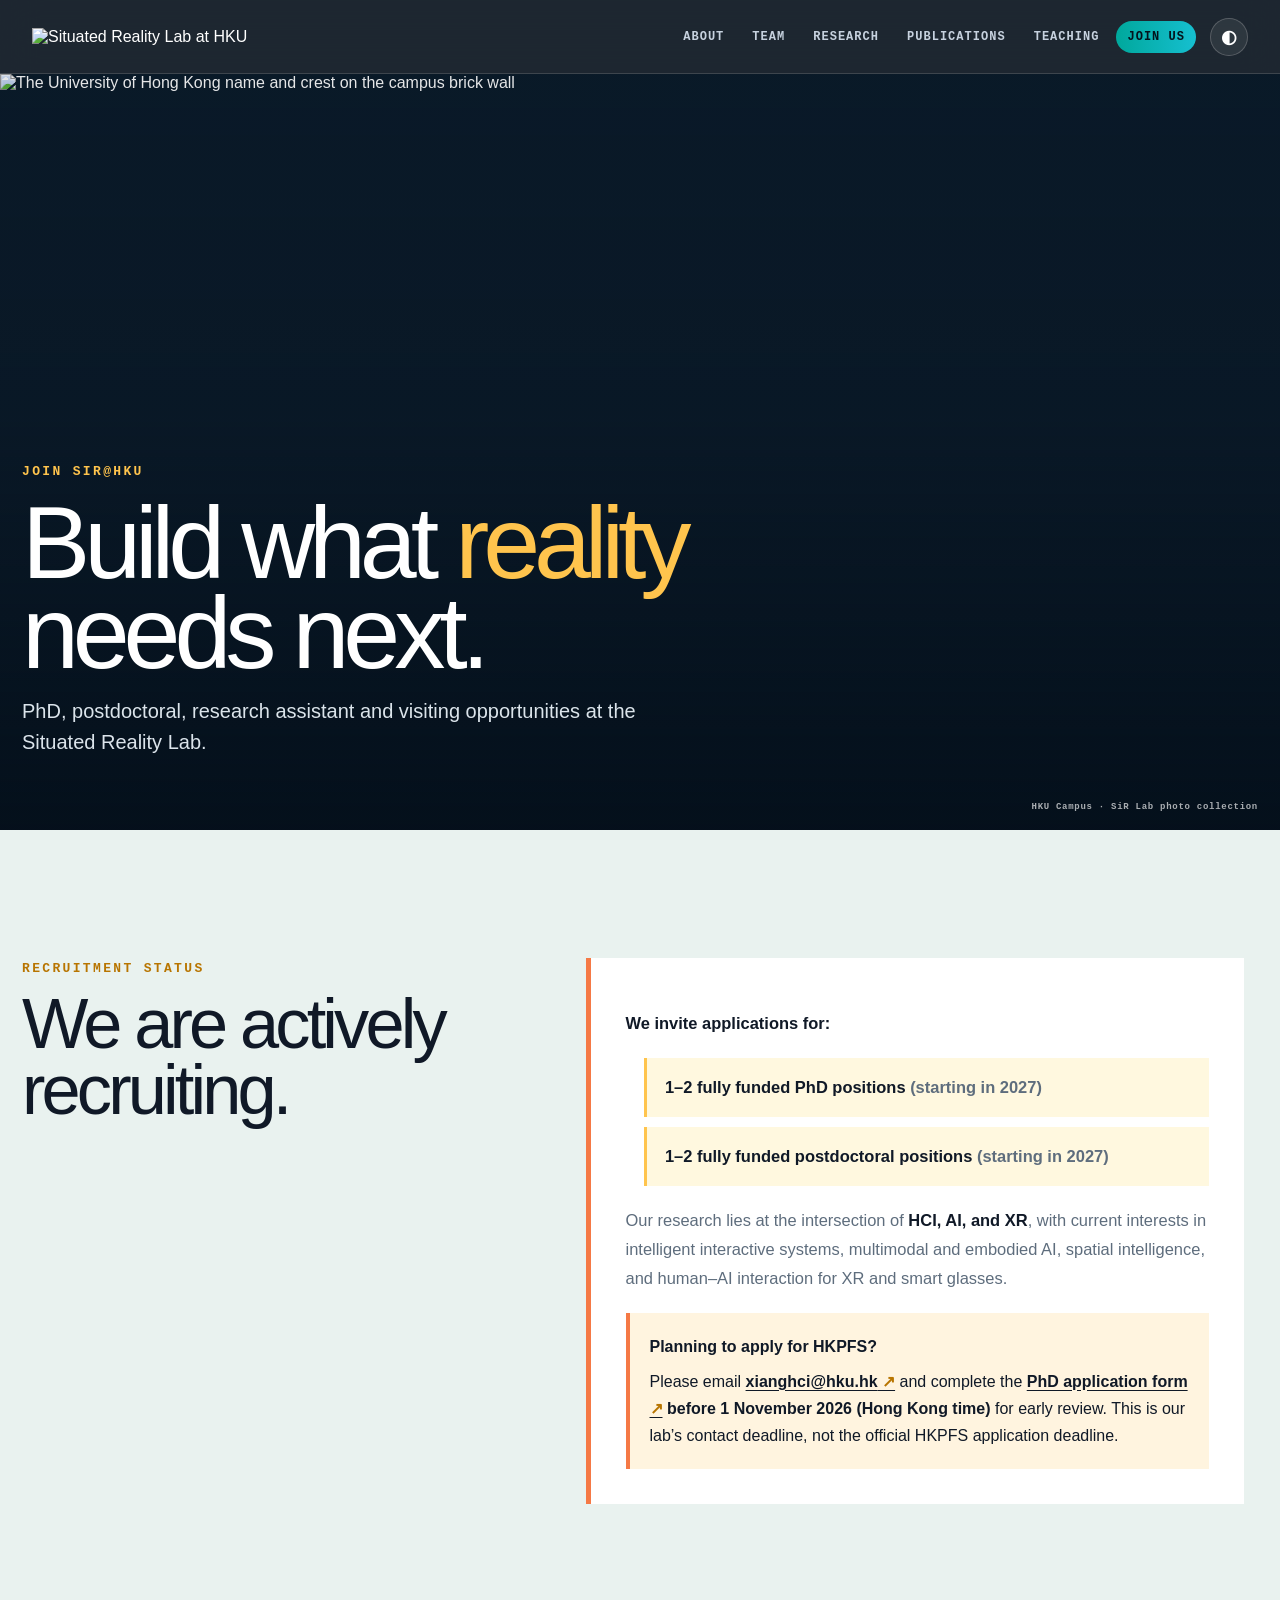
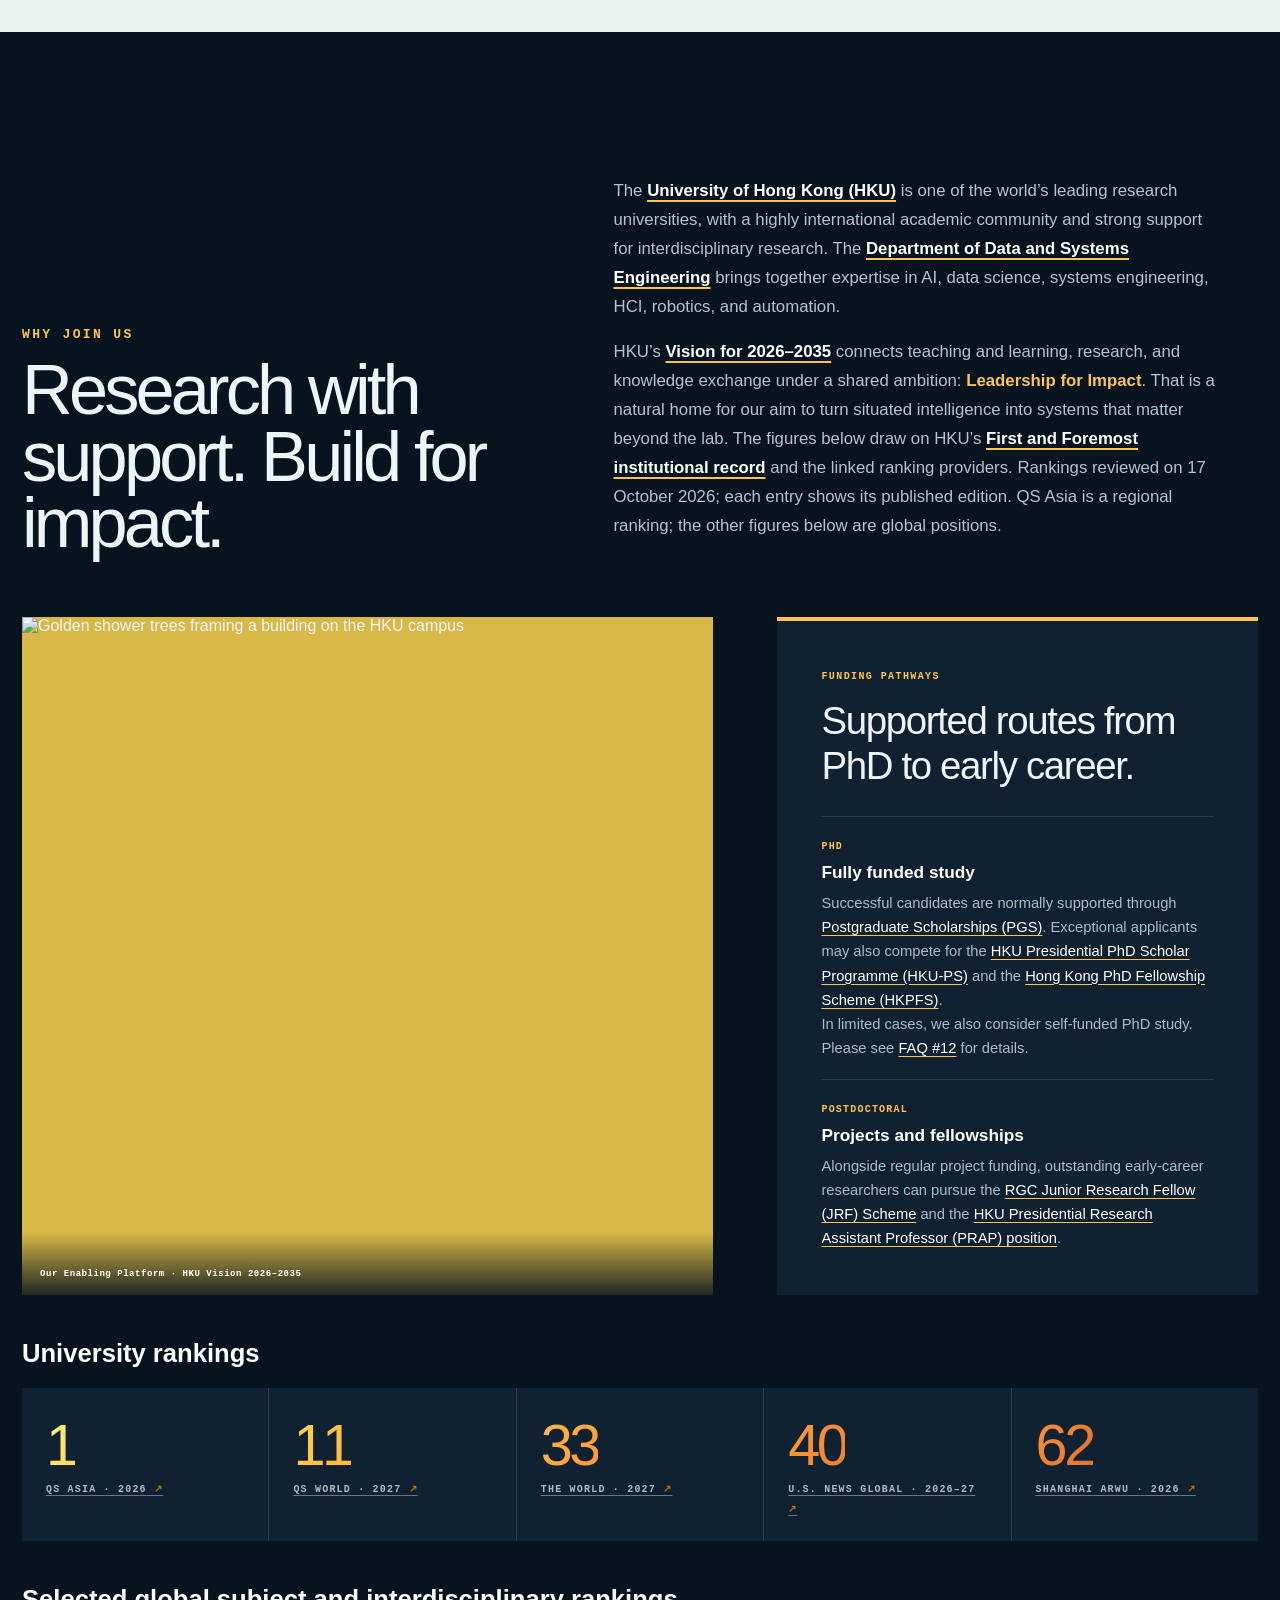
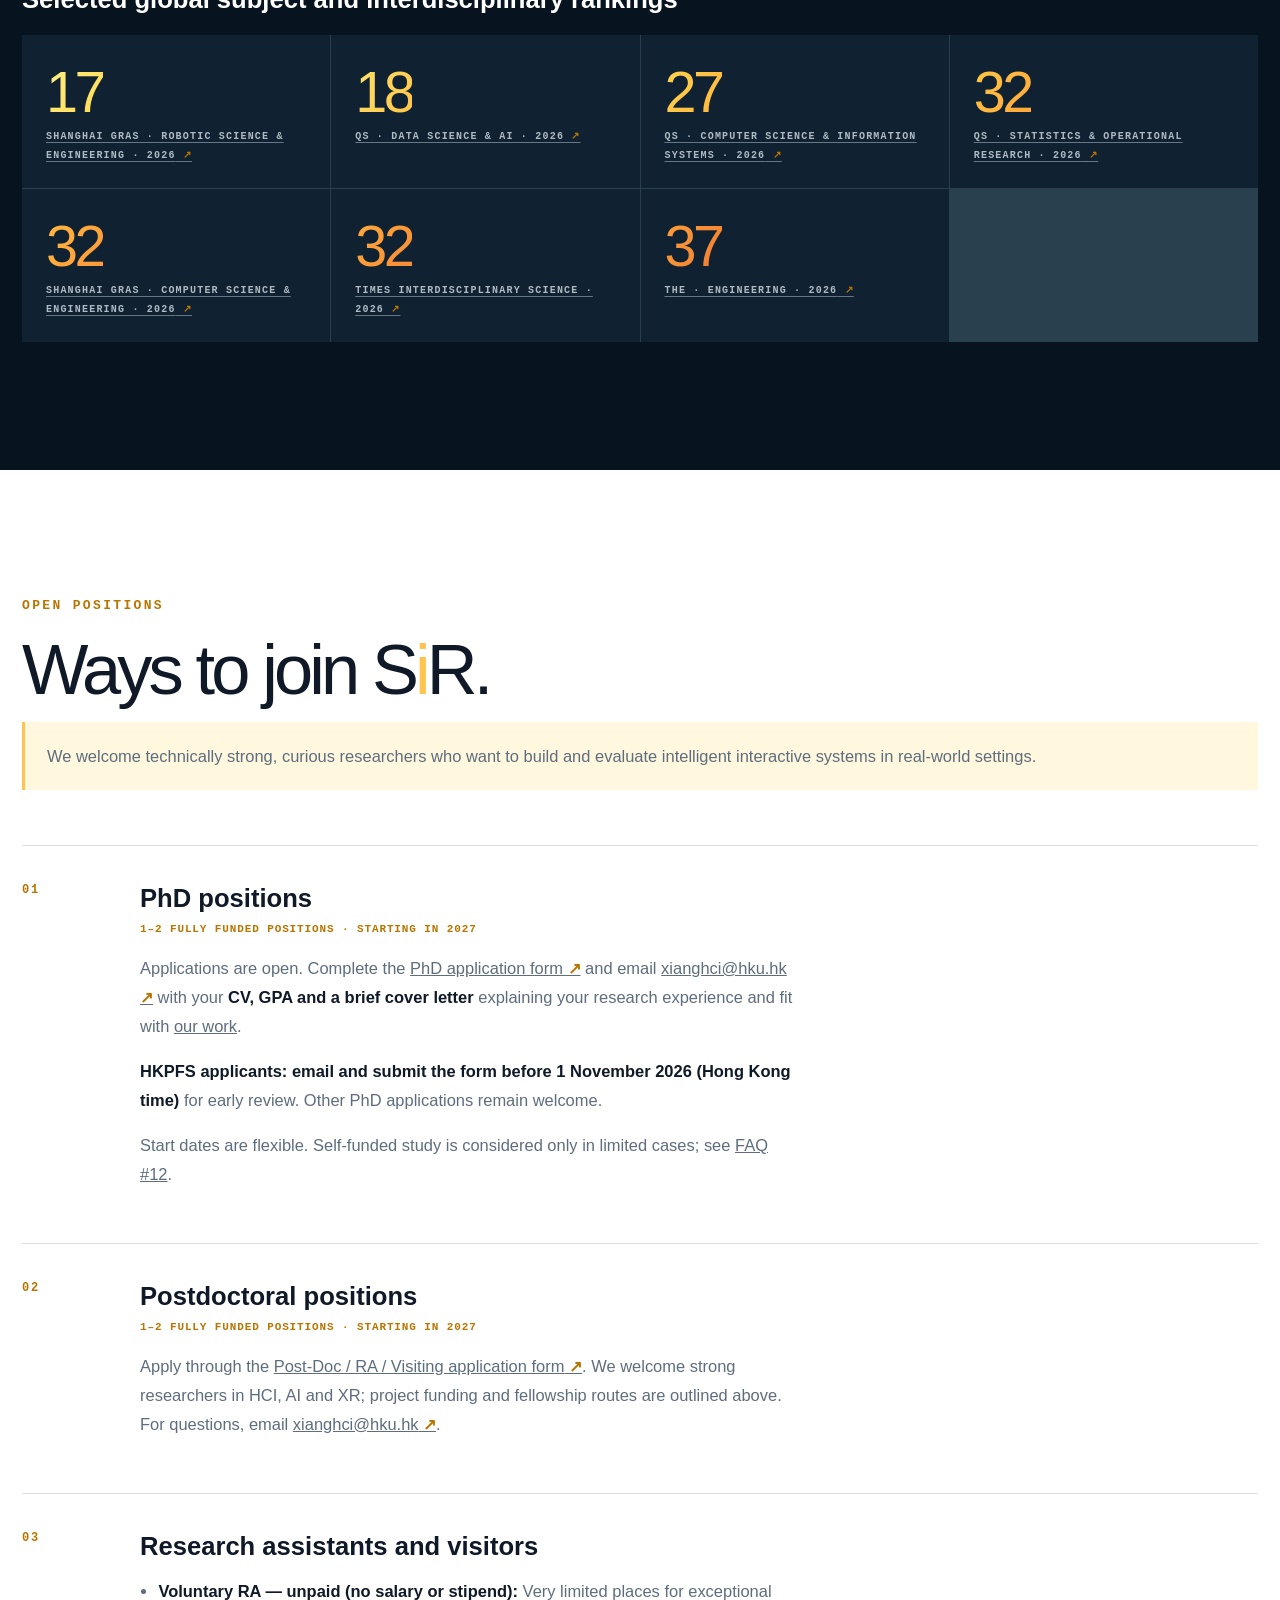
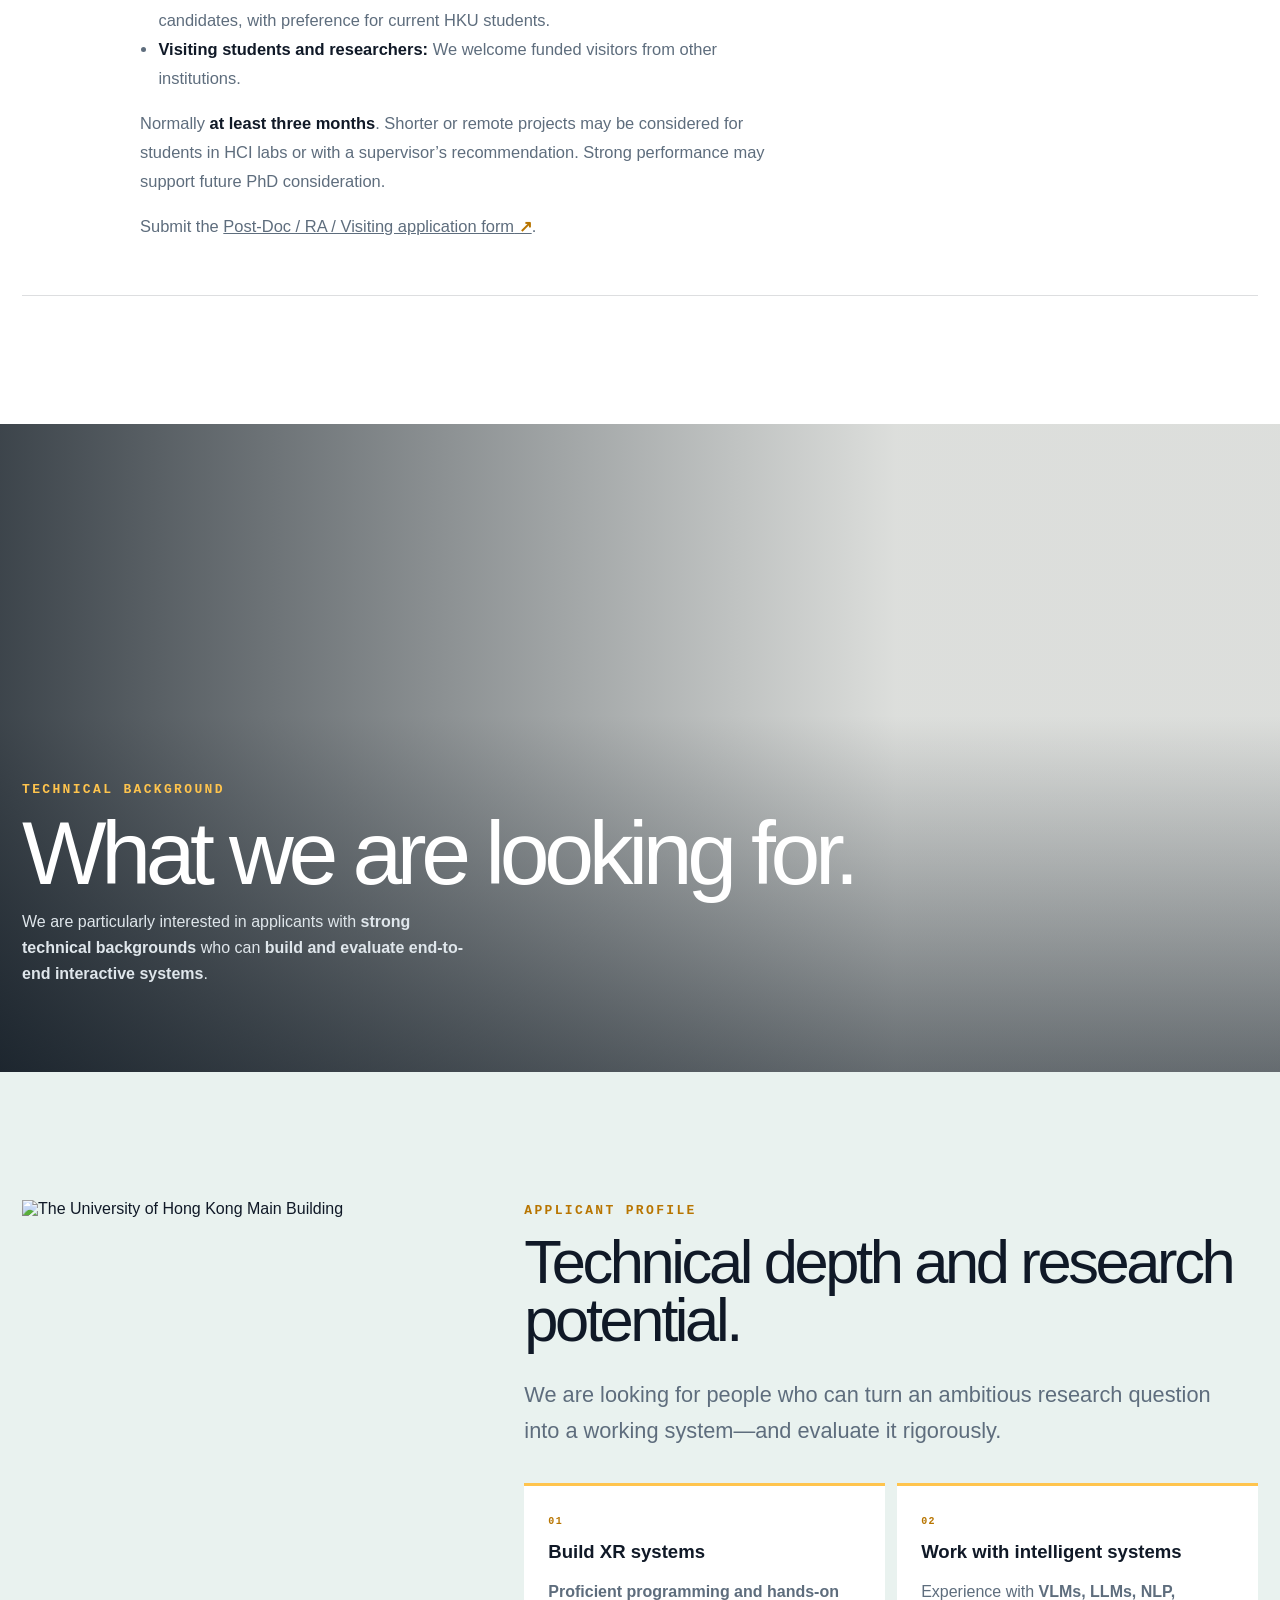
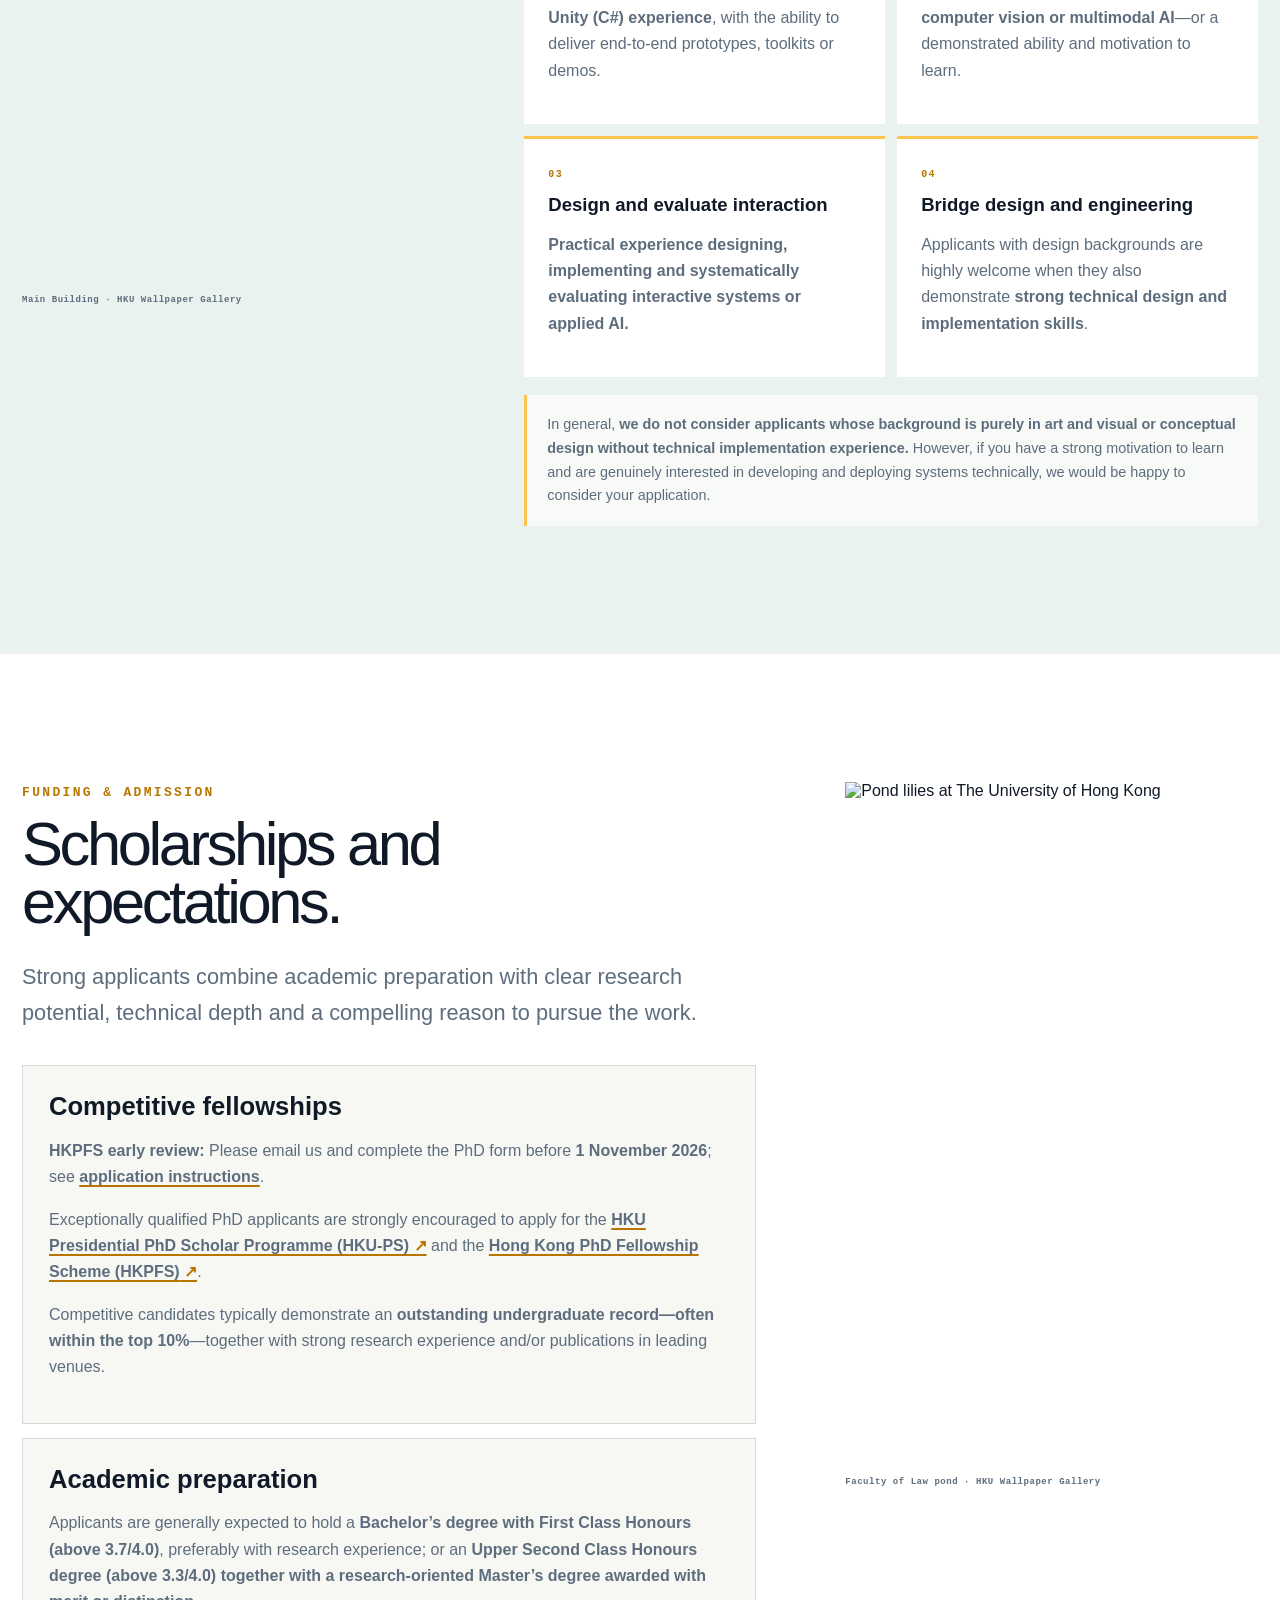
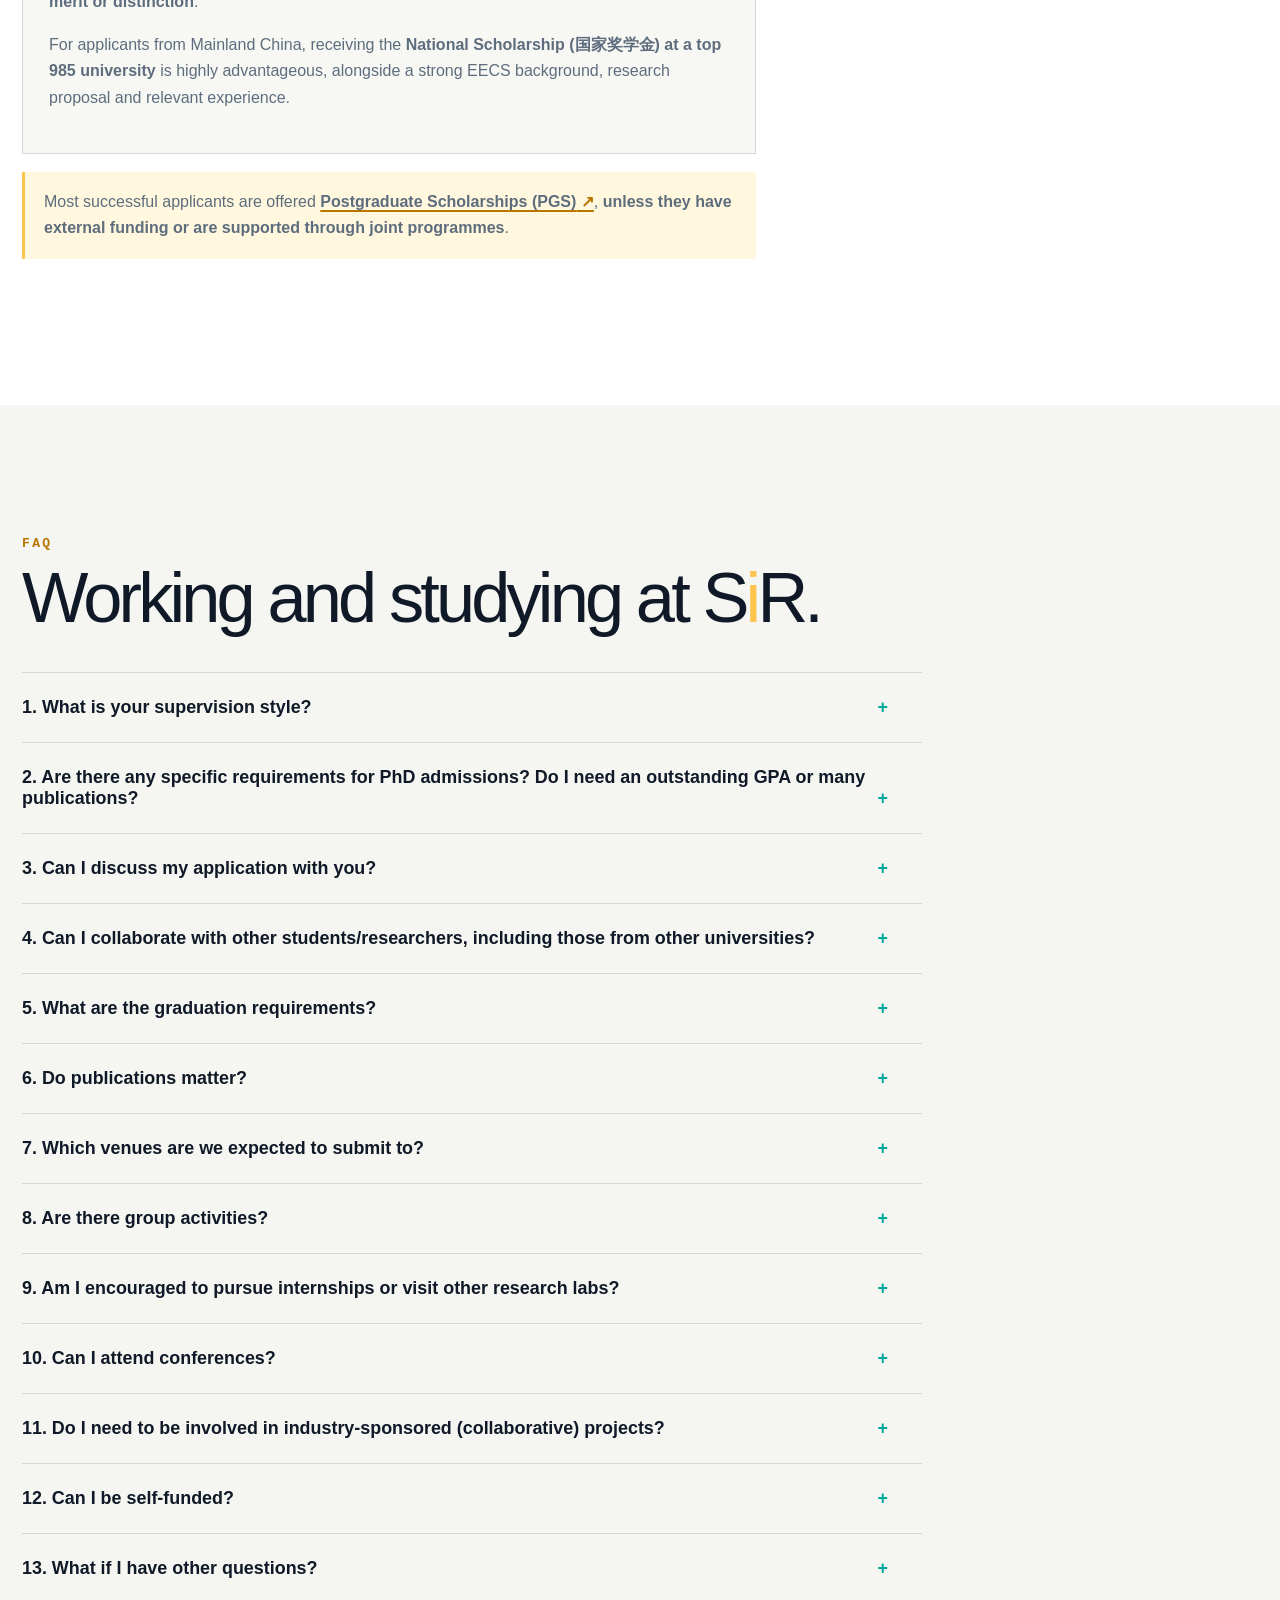
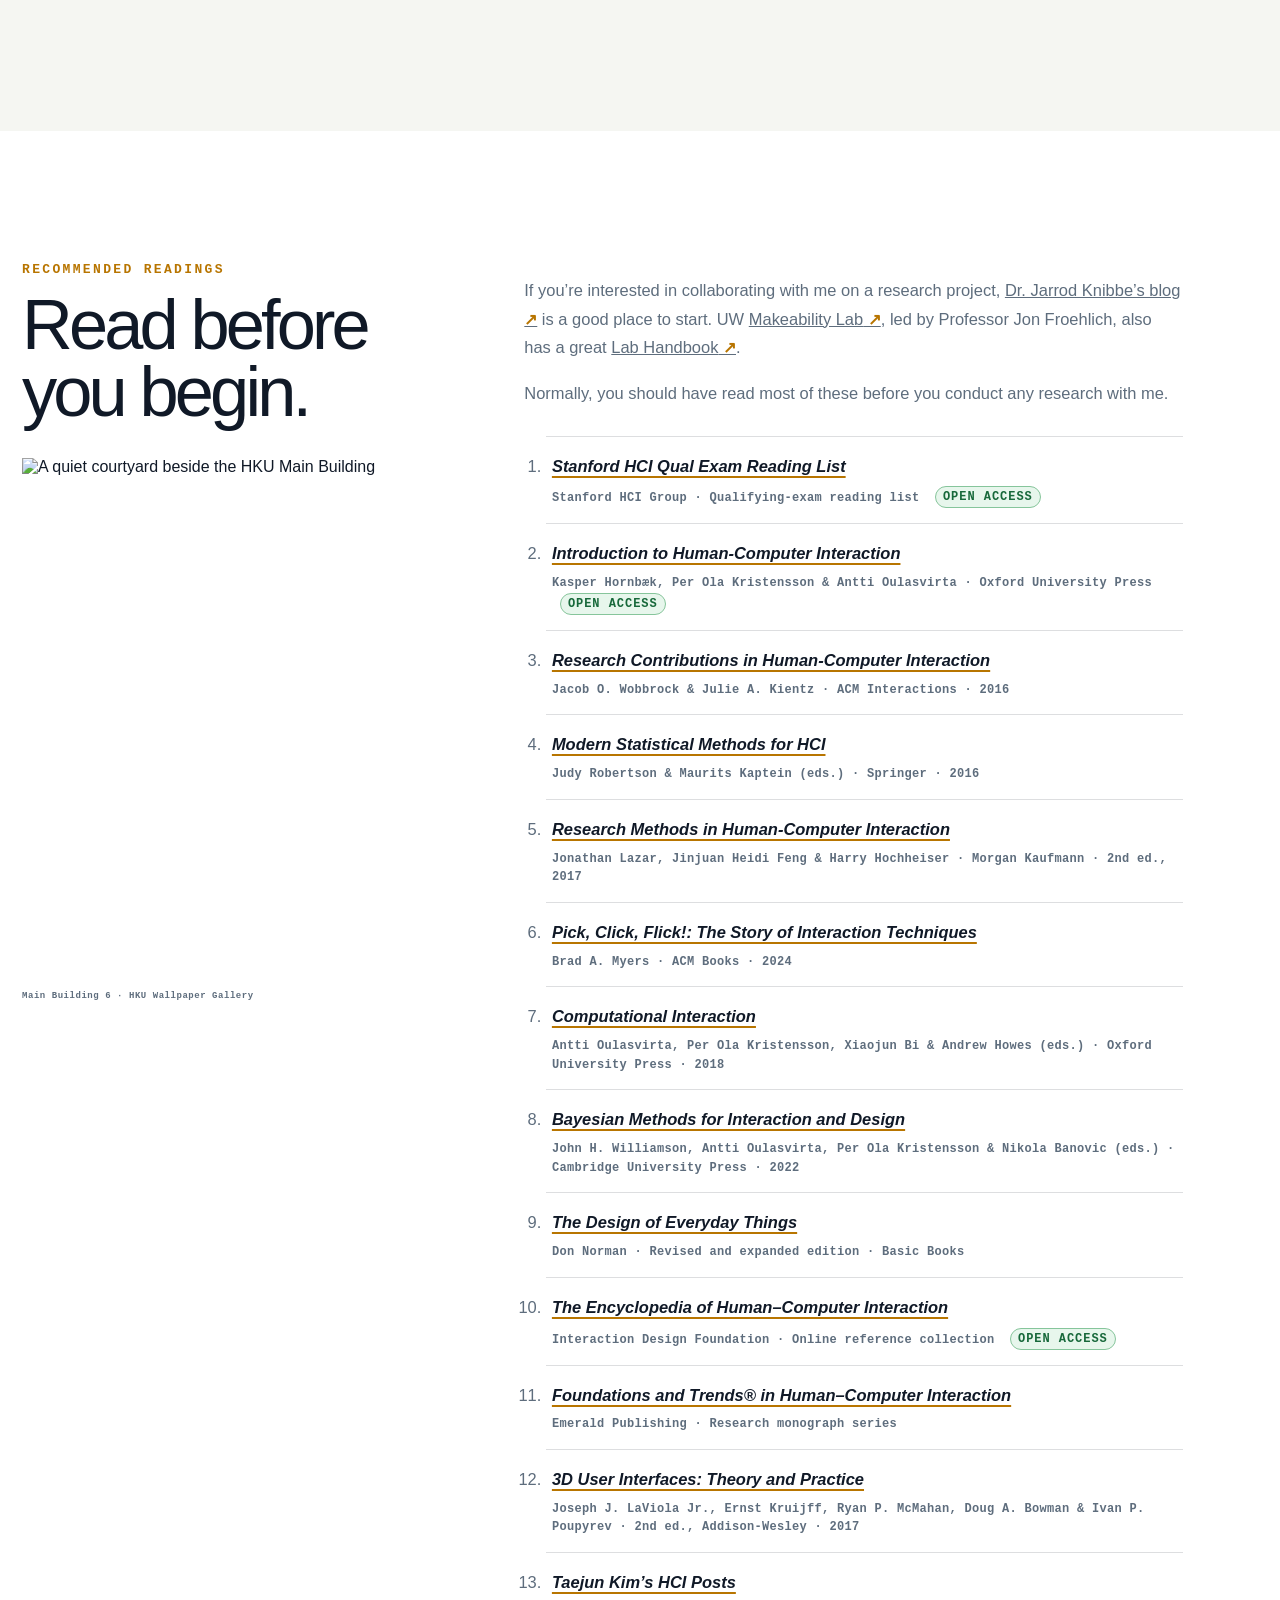
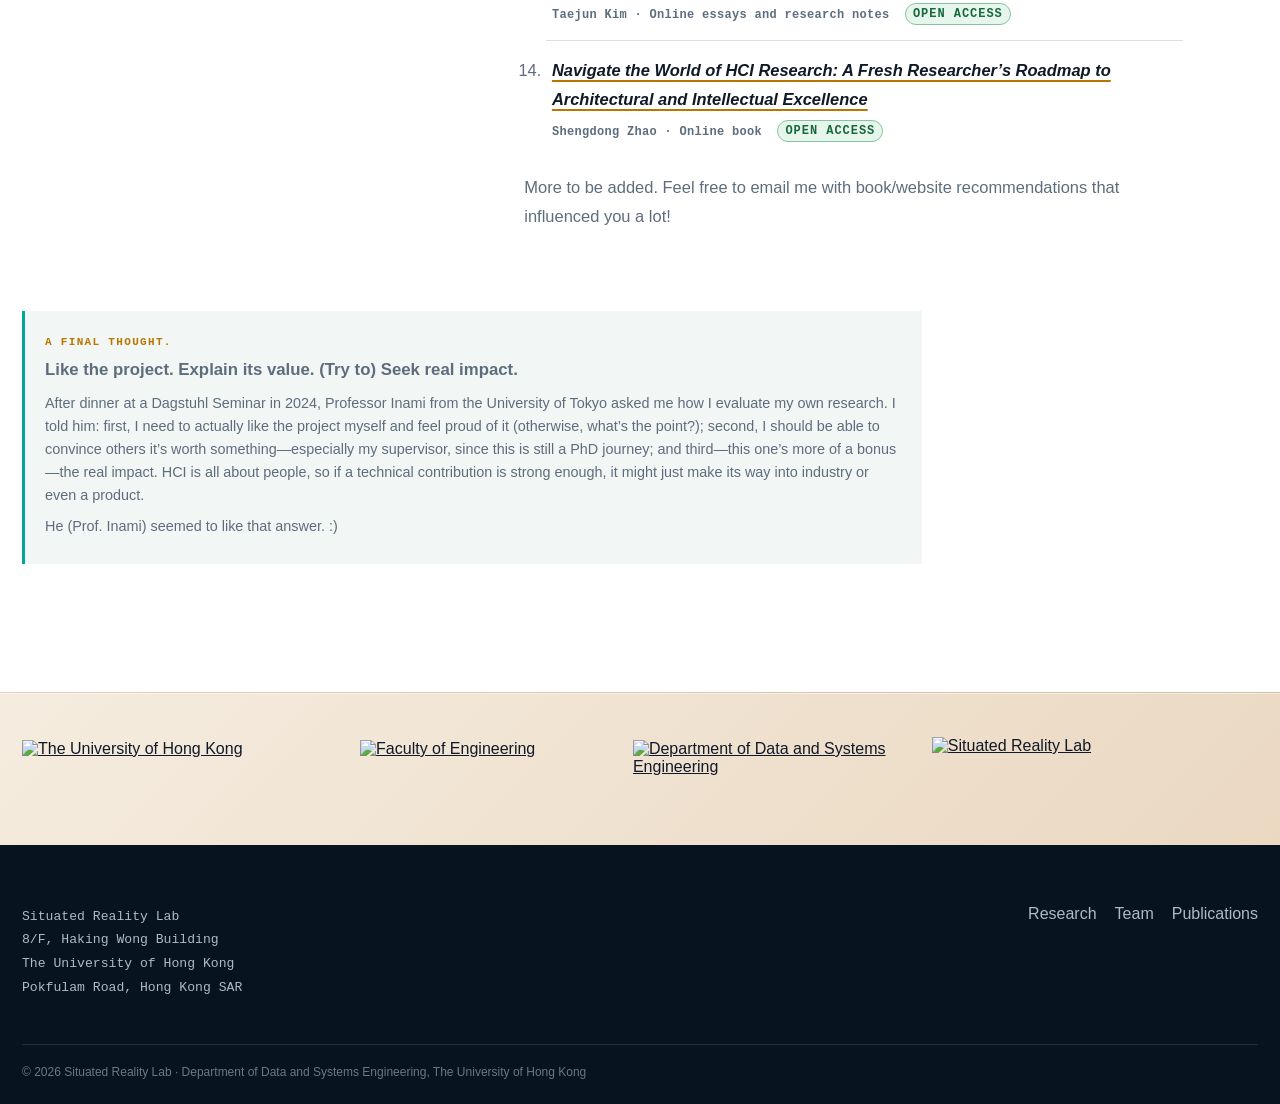
==== commit e00d4645: "Link Haoyang profile and remove redundant automation ranking" ====
--- a/join-us/index.html
+++ b/join-us/index.html
@@ -2,7 +2,7 @@
 <header class="site-head"><a class="site-brand" href="index.html"><img src="assets/brand/sir-full-white.png" alt="Situated Reality Lab at HKU"></a><button class="nav-toggle" aria-expanded="false" aria-label="Open navigation">☰</button><nav class="site-nav" aria-label="Primary"><a href="index.html">About</a><a href="team.html">Team</a><a href="research.html">Research</a><a href="publications.html">Publications</a><a href="teaching.html">Teaching</a><a class="join-pill" href="/join-us" aria-current="page">Join us</a></nav></header>
 <main><section class="campus-hero"><img src="assets/campus/hku-campus-sign.webp" alt="The University of Hong Kong name and crest on the campus brick wall"><div class="hero-copy"><span class="eyebrow">Join SiR@HKU</span><h1>Build what <span class="text-accent">reality</span> needs next.</h1><p>PhD, postdoctoral, research assistant and visiting opportunities at the Situated Reality Lab.</p></div><small class="photo-credit">HKU Campus · SiR Lab photo collection</small></section>
 <section class="section section--tint"><div class="section-grid"><div><span class="eyebrow">Recruitment status</span><h2>We are actively recruiting.</h2></div><div class="status-card prose reveal"><p><strong>We invite applications for:</strong></p><ul class="recruitment-call"><li>1–2 fully funded PhD positions <span>(starting in 2027)</span></li><li>1–2 fully funded postdoctoral positions <span>(starting in 2027)</span></li></ul><p>Our research lies at the intersection of <strong>HCI, AI, and XR</strong>, with current interests in intelligent interactive systems, multimodal and embodied AI, spatial intelligence, and human–AI interaction for XR and smart glasses.</p><aside class="hkpfs-notice"><strong>Planning to apply for HKPFS?</strong> Please email <a href="mailto:xianghci@hku.hk">xianghci@hku.hk</a> and complete the <a href="https://forms.gle/eEtXrfE4wuQjMP8F6" target="_blank" rel="noreferrer">PhD application form</a> <strong>before 1 November 2026 (Hong Kong time)</strong> for early review. This is our lab’s contact deadline, not the official HKPFS application deadline.</aside></div></div></section>
-<section class="section section--dark why-join"><div class="why-join__intro"><div><span class="eyebrow">Why join us</span><h2>Research with support. Build for impact.</h2></div><div class="why-join__context reveal"><p>The <a href="https://www.hku.hk/" target="_blank" rel="noreferrer">University of Hong Kong (HKU)</a> is one of the world’s leading research universities, with a highly international academic community and strong support for interdisciplinary research. The <a href="https://www.dase.hku.hk/" target="_blank" rel="noreferrer">Department of Data and Systems Engineering</a> brings together expertise in AI, data science, systems engineering, HCI, robotics, and automation.</p><p>HKU’s <a href="https://vision2026-2035.hku.hk/" target="_blank" rel="noreferrer">Vision for 2026–2035</a> connects teaching and learning, research, and knowledge exchange under a shared ambition: <strong>Leadership for Impact</strong>. That is a natural home for our aim to turn situated intelligence into systems that matter beyond the lab. The figures below draw on HKU’s <a href="https://www.cpao.hku.hk/firstandforemost/rankings" target="_blank" rel="noreferrer">First and Foremost institutional record</a> and the linked ranking providers. Rankings reviewed on 17 October 2026; each entry shows its published edition. QS Asia is a regional ranking; the other figures below are global positions.</p></div></div><div class="why-join__showcase"><figure class="why-join__visual reveal"><img src="assets/hku/our-enabling-platform.jpg" alt="Golden shower trees framing a building on the HKU campus"><figcaption>Our Enabling Platform · HKU Vision 2026–2035</figcaption></figure><div class="why-join__funding reveal"><span class="micro-label">Funding pathways</span><h3>Supported routes from PhD to early career.</h3><div class="funding-paths"><article><span>PhD</span><h4>Fully funded study</h4><p>Successful candidates are normally supported through <a href="https://gradsch.hku.hk/prospective_students/fees_scholarships_and_financial_support/postgraduate_scholarships" target="_blank" rel="noreferrer">Postgraduate Scholarships (PGS)</a>. Exceptional applicants may also compete for the <a href="https://gradsch.hku.hk/prospective_students/fees_scholarships_and_financial_support/hku_presidential_phd_scholar_programme" target="_blank" rel="noreferrer">HKU Presidential PhD Scholar Programme (HKU-PS)</a> and the <a href="https://gradsch.hku.hk/prospective_students/fees_scholarships_and_financial_support/hong_kong_phd_fellowship_scheme" target="_blank" rel="noreferrer">Hong Kong PhD Fellowship Scheme (HKPFS)</a>.</p><p>In limited cases, we also consider self-funded PhD study. Please see <a href="/join-us/#faq-12">FAQ #12</a> for details.</p></article><article><span>Postdoctoral</span><h4>Projects and fellowships</h4><p>Alongside regular project funding, outstanding early-career researchers can pursue the <a href="https://www.ugc.edu.hk/eng/rgc/funding_opport/jrfs/" target="_blank" rel="noreferrer">RGC Junior Research Fellow (JRF) Scheme</a> and the <a href="https://www.rss.hku.hk/" target="_blank" rel="noreferrer">HKU Presidential Research Assistant Professor (PRAP) position</a>.</p></article></div></div></div><h3 class="rankings-heading">University rankings</h3><div class="kpi-row why-join__rankings why-join__rankings--university reveal"><div class="kpi"><b>1</b><span><a href="https://www.cpao.hku.hk/firstandforemost/rankings" target="_blank" rel="noreferrer">QS Asia · 2026</a></span></div><div class="kpi"><b>11</b><span><a href="https://www.cpao.hku.hk/firstandforemost/rankings" target="_blank" rel="noreferrer">QS World · 2027</a></span></div><div class="kpi"><b>33</b><span><a href="https://www.cpao.hku.hk/firstandforemost/rankings" target="_blank" rel="noreferrer">THE World · 2027</a></span></div><div class="kpi"><b>40</b><span><a href="https://www.usnews.com/education/best-global-universities/university-of-hong-kong-505046" target="_blank" rel="noreferrer">U.S. News Global · 2026–27</a></span></div><div class="kpi"><b>62</b><span><a href="https://www.shanghairanking.com/universities/the-university-of-hong-kong" target="_blank" rel="noreferrer">Shanghai ARWU · 2026</a></span></div></div><h3 class="rankings-heading">Selected global subject and interdisciplinary rankings</h3><div class="kpi-row why-join__rankings reveal"><div class="kpi"><b>17</b><span><a href="https://www.shanghairanking.com/universities/the-university-of-hong-kong" target="_blank" rel="noreferrer">Shanghai GRAS · Robotic Science &amp; Engineering · 2026</a></span></div><div class="kpi"><b>18</b><span><a href="https://www.dase.hku.hk/events/hku-leads-hong-kong-in-data-science-ranked-18th-globally-in-qs-2026" target="_blank" rel="noreferrer">QS · Data Science &amp; AI · 2026</a></span></div><div class="kpi"><b>19</b><span><a href="https://www.shanghairanking.com/universities/the-university-of-hong-kong" target="_blank" rel="noreferrer">Shanghai GRAS · Automation &amp; Control · 2026</a></span></div><div class="kpi"><b>27</b><span><a href="https://ece.hku.hk/about/" target="_blank" rel="noreferrer">QS · Computer Science &amp; Information Systems · 2026</a></span></div><div class="kpi"><b>32</b><span><a href="https://ai.hku.hk/news-events/news-and-announcements/hku-cds-leads-hong-kong-in-qs-subject-rankings-2026-for-data-science-ai-and-computer-science-area" target="_blank" rel="noreferrer">QS · Statistics &amp; Operational Research · 2026</a></span></div><div class="kpi"><b>32</b><span><a href="https://www.shanghairanking.com/universities/the-university-of-hong-kong" target="_blank" rel="noreferrer">Shanghai GRAS · Computer Science &amp; Engineering · 2026</a></span></div><div class="kpi"><b>32</b><span><a href="https://www.cpao.hku.hk/firstandforemost/rankings" target="_blank" rel="noreferrer">Times Interdisciplinary Science · 2026</a></span></div><div class="kpi"><b>37</b><span><a href="https://www.timeshighereducation.com/world-university-rankings/university-hong-kong" target="_blank" rel="noreferrer">THE · Engineering · 2026</a></span></div></div></section>
+<section class="section section--dark why-join"><div class="why-join__intro"><div><span class="eyebrow">Why join us</span><h2>Research with support. Build for impact.</h2></div><div class="why-join__context reveal"><p>The <a href="https://www.hku.hk/" target="_blank" rel="noreferrer">University of Hong Kong (HKU)</a> is one of the world’s leading research universities, with a highly international academic community and strong support for interdisciplinary research. The <a href="https://www.dase.hku.hk/" target="_blank" rel="noreferrer">Department of Data and Systems Engineering</a> brings together expertise in AI, data science, systems engineering, HCI, robotics, and automation.</p><p>HKU’s <a href="https://vision2026-2035.hku.hk/" target="_blank" rel="noreferrer">Vision for 2026–2035</a> connects teaching and learning, research, and knowledge exchange under a shared ambition: <strong>Leadership for Impact</strong>. That is a natural home for our aim to turn situated intelligence into systems that matter beyond the lab. The figures below draw on HKU’s <a href="https://www.cpao.hku.hk/firstandforemost/rankings" target="_blank" rel="noreferrer">First and Foremost institutional record</a> and the linked ranking providers. Rankings reviewed on 17 October 2026; each entry shows its published edition. QS Asia is a regional ranking; the other figures below are global positions.</p></div></div><div class="why-join__showcase"><figure class="why-join__visual reveal"><img src="assets/hku/our-enabling-platform.jpg" alt="Golden shower trees framing a building on the HKU campus"><figcaption>Our Enabling Platform · HKU Vision 2026–2035</figcaption></figure><div class="why-join__funding reveal"><span class="micro-label">Funding pathways</span><h3>Supported routes from PhD to early career.</h3><div class="funding-paths"><article><span>PhD</span><h4>Fully funded study</h4><p>Successful candidates are normally supported through <a href="https://gradsch.hku.hk/prospective_students/fees_scholarships_and_financial_support/postgraduate_scholarships" target="_blank" rel="noreferrer">Postgraduate Scholarships (PGS)</a>. Exceptional applicants may also compete for the <a href="https://gradsch.hku.hk/prospective_students/fees_scholarships_and_financial_support/hku_presidential_phd_scholar_programme" target="_blank" rel="noreferrer">HKU Presidential PhD Scholar Programme (HKU-PS)</a> and the <a href="https://gradsch.hku.hk/prospective_students/fees_scholarships_and_financial_support/hong_kong_phd_fellowship_scheme" target="_blank" rel="noreferrer">Hong Kong PhD Fellowship Scheme (HKPFS)</a>.</p><p>In limited cases, we also consider self-funded PhD study. Please see <a href="/join-us/#faq-12">FAQ #12</a> for details.</p></article><article><span>Postdoctoral</span><h4>Projects and fellowships</h4><p>Alongside regular project funding, outstanding early-career researchers can pursue the <a href="https://www.ugc.edu.hk/eng/rgc/funding_opport/jrfs/" target="_blank" rel="noreferrer">RGC Junior Research Fellow (JRF) Scheme</a> and the <a href="https://www.rss.hku.hk/" target="_blank" rel="noreferrer">HKU Presidential Research Assistant Professor (PRAP) position</a>.</p></article></div></div></div><h3 class="rankings-heading">University rankings</h3><div class="kpi-row why-join__rankings why-join__rankings--university reveal"><div class="kpi"><b>1</b><span><a href="https://www.cpao.hku.hk/firstandforemost/rankings" target="_blank" rel="noreferrer">QS Asia · 2026</a></span></div><div class="kpi"><b>11</b><span><a href="https://www.cpao.hku.hk/firstandforemost/rankings" target="_blank" rel="noreferrer">QS World · 2027</a></span></div><div class="kpi"><b>33</b><span><a href="https://www.cpao.hku.hk/firstandforemost/rankings" target="_blank" rel="noreferrer">THE World · 2027</a></span></div><div class="kpi"><b>40</b><span><a href="https://www.usnews.com/education/best-global-universities/university-of-hong-kong-505046" target="_blank" rel="noreferrer">U.S. News Global · 2026–27</a></span></div><div class="kpi"><b>62</b><span><a href="https://www.shanghairanking.com/universities/the-university-of-hong-kong" target="_blank" rel="noreferrer">Shanghai ARWU · 2026</a></span></div></div><h3 class="rankings-heading">Selected global subject and interdisciplinary rankings</h3><div class="kpi-row why-join__rankings reveal"><div class="kpi"><b>17</b><span><a href="https://www.shanghairanking.com/universities/the-university-of-hong-kong" target="_blank" rel="noreferrer">Shanghai GRAS · Robotic Science &amp; Engineering · 2026</a></span></div><div class="kpi"><b>18</b><span><a href="https://www.dase.hku.hk/events/hku-leads-hong-kong-in-data-science-ranked-18th-globally-in-qs-2026" target="_blank" rel="noreferrer">QS · Data Science &amp; AI · 2026</a></span></div><div class="kpi"><b>27</b><span><a href="https://ece.hku.hk/about/" target="_blank" rel="noreferrer">QS · Computer Science &amp; Information Systems · 2026</a></span></div><div class="kpi"><b>32</b><span><a href="https://ai.hku.hk/news-events/news-and-announcements/hku-cds-leads-hong-kong-in-qs-subject-rankings-2026-for-data-science-ai-and-computer-science-area" target="_blank" rel="noreferrer">QS · Statistics &amp; Operational Research · 2026</a></span></div><div class="kpi"><b>32</b><span><a href="https://www.shanghairanking.com/universities/the-university-of-hong-kong" target="_blank" rel="noreferrer">Shanghai GRAS · Computer Science &amp; Engineering · 2026</a></span></div><div class="kpi"><b>32</b><span><a href="https://www.cpao.hku.hk/firstandforemost/rankings" target="_blank" rel="noreferrer">Times Interdisciplinary Science · 2026</a></span></div><div class="kpi"><b>37</b><span><a href="https://www.timeshighereducation.com/world-university-rankings/university-hong-kong" target="_blank" rel="noreferrer">THE · Engineering · 2026</a></span></div></div></section>
 <section class="section section--white" id="positions"><div class="opening-intro"><span class="eyebrow">Open positions</span><h2>Ways to join S<span class="sir-i">i</span>R.</h2><aside class="opening-note">We welcome technically strong, curious researchers who want to build and evaluate intelligent interactive systems in real-world settings.</aside></div><div class="opening-list reveal">
 <article class="opening-row"><span class="opening-index">01</span><div class="prose"><h3>PhD positions</h3><p class="opening-meta">1–2 fully funded positions · Starting in 2027</p><p>Applications are open. Complete the <a href="https://forms.gle/eEtXrfE4wuQjMP8F6" target="_blank" rel="noreferrer">PhD application form</a> and email <a href="mailto:xianghci@hku.hk">xianghci@hku.hk</a> with your <strong>CV, GPA and a brief cover letter</strong> explaining your research experience and fit with <a href="research.html">our work</a>.</p><p><strong>HKPFS applicants: email and submit the form before 1 November 2026 (Hong Kong time)</strong> for early review. Other PhD applications remain welcome.</p><p>Start dates are flexible. Self-funded study is considered only in limited cases; see <a href="/join-us/#faq-12">FAQ #12</a>.</p></div></article>
 <article class="opening-row"><span class="opening-index">02</span><div class="prose"><h3>Postdoctoral positions</h3><p class="opening-meta">1–2 fully funded positions · Starting in 2027</p><p>Apply through the <a href="https://forms.gle/y2c8D5SQDq1c2nBt6" target="_blank" rel="noreferrer">Post-Doc / RA / Visiting application form</a>. We welcome strong researchers in HCI, AI and XR; project funding and fellowship routes are outlined above. For questions, email <a href="mailto:xianghci@hku.hk">xianghci@hku.hk</a>.</p></div></article>
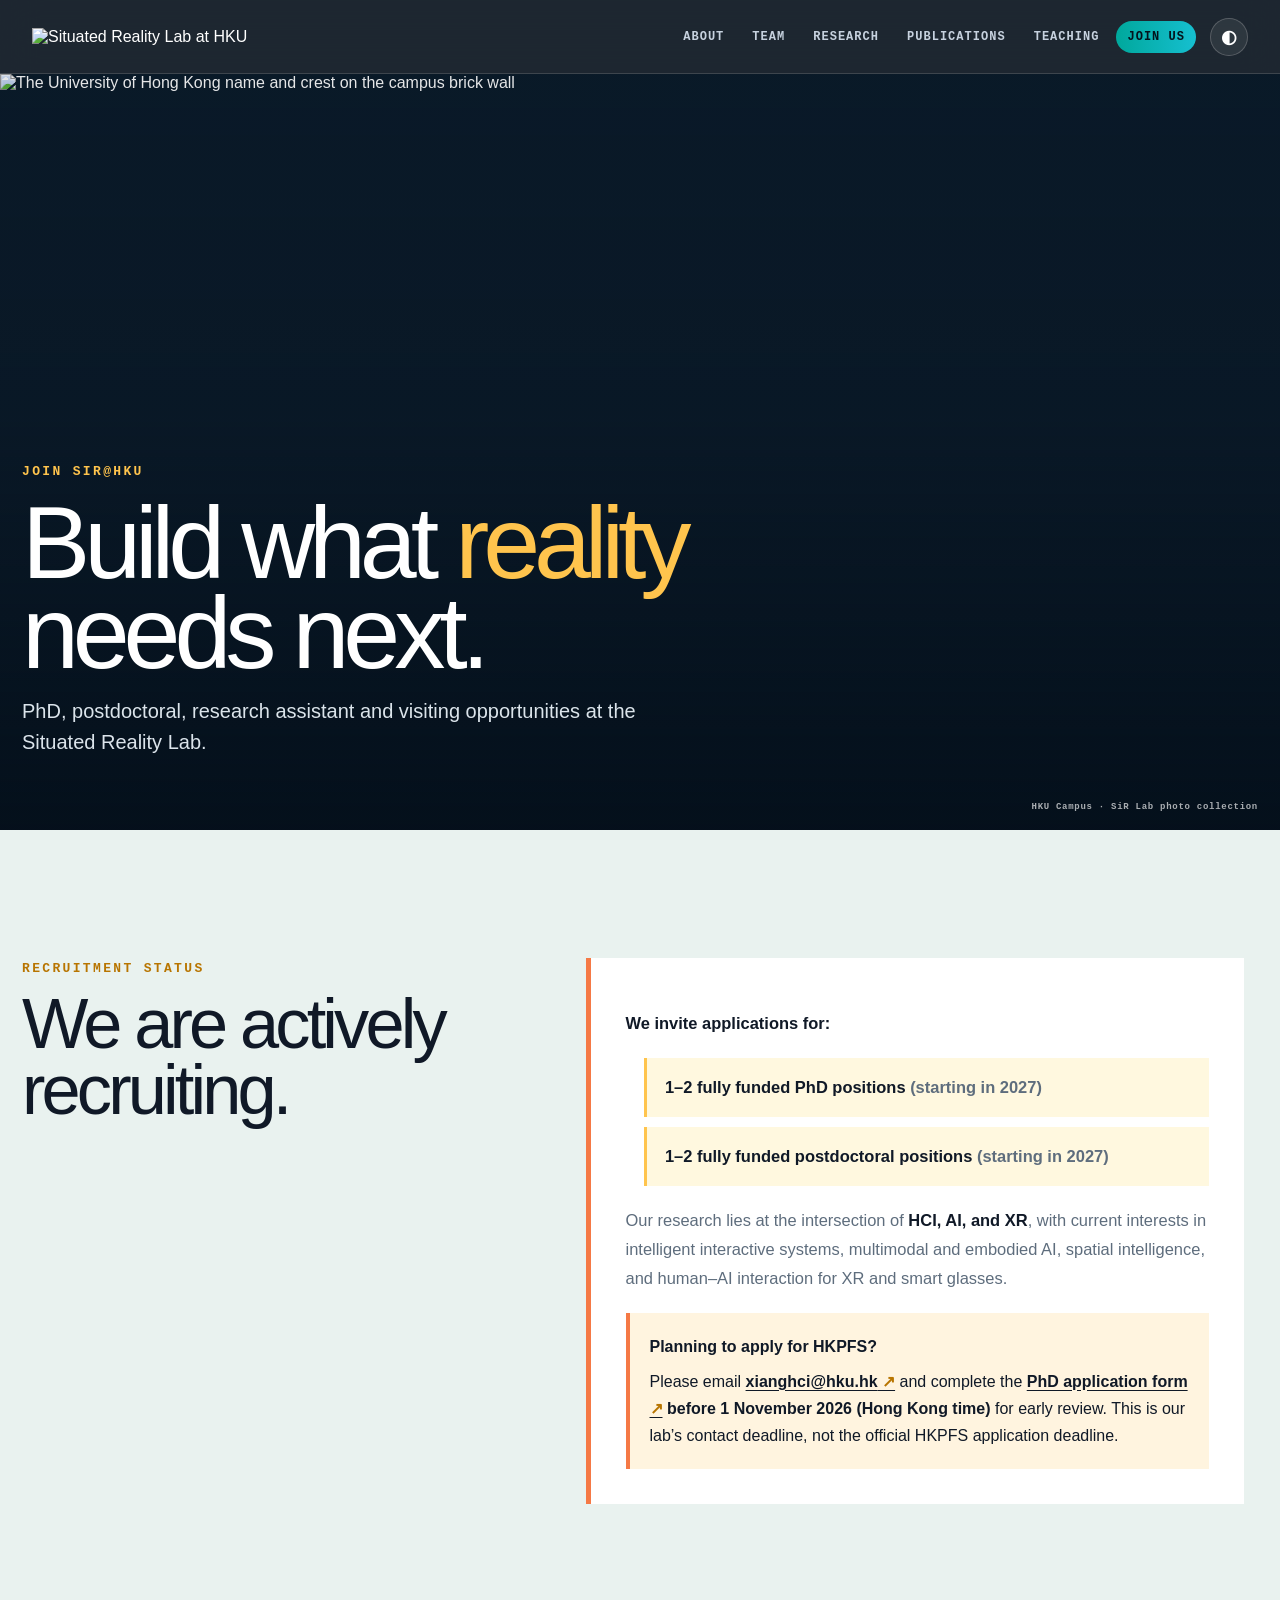
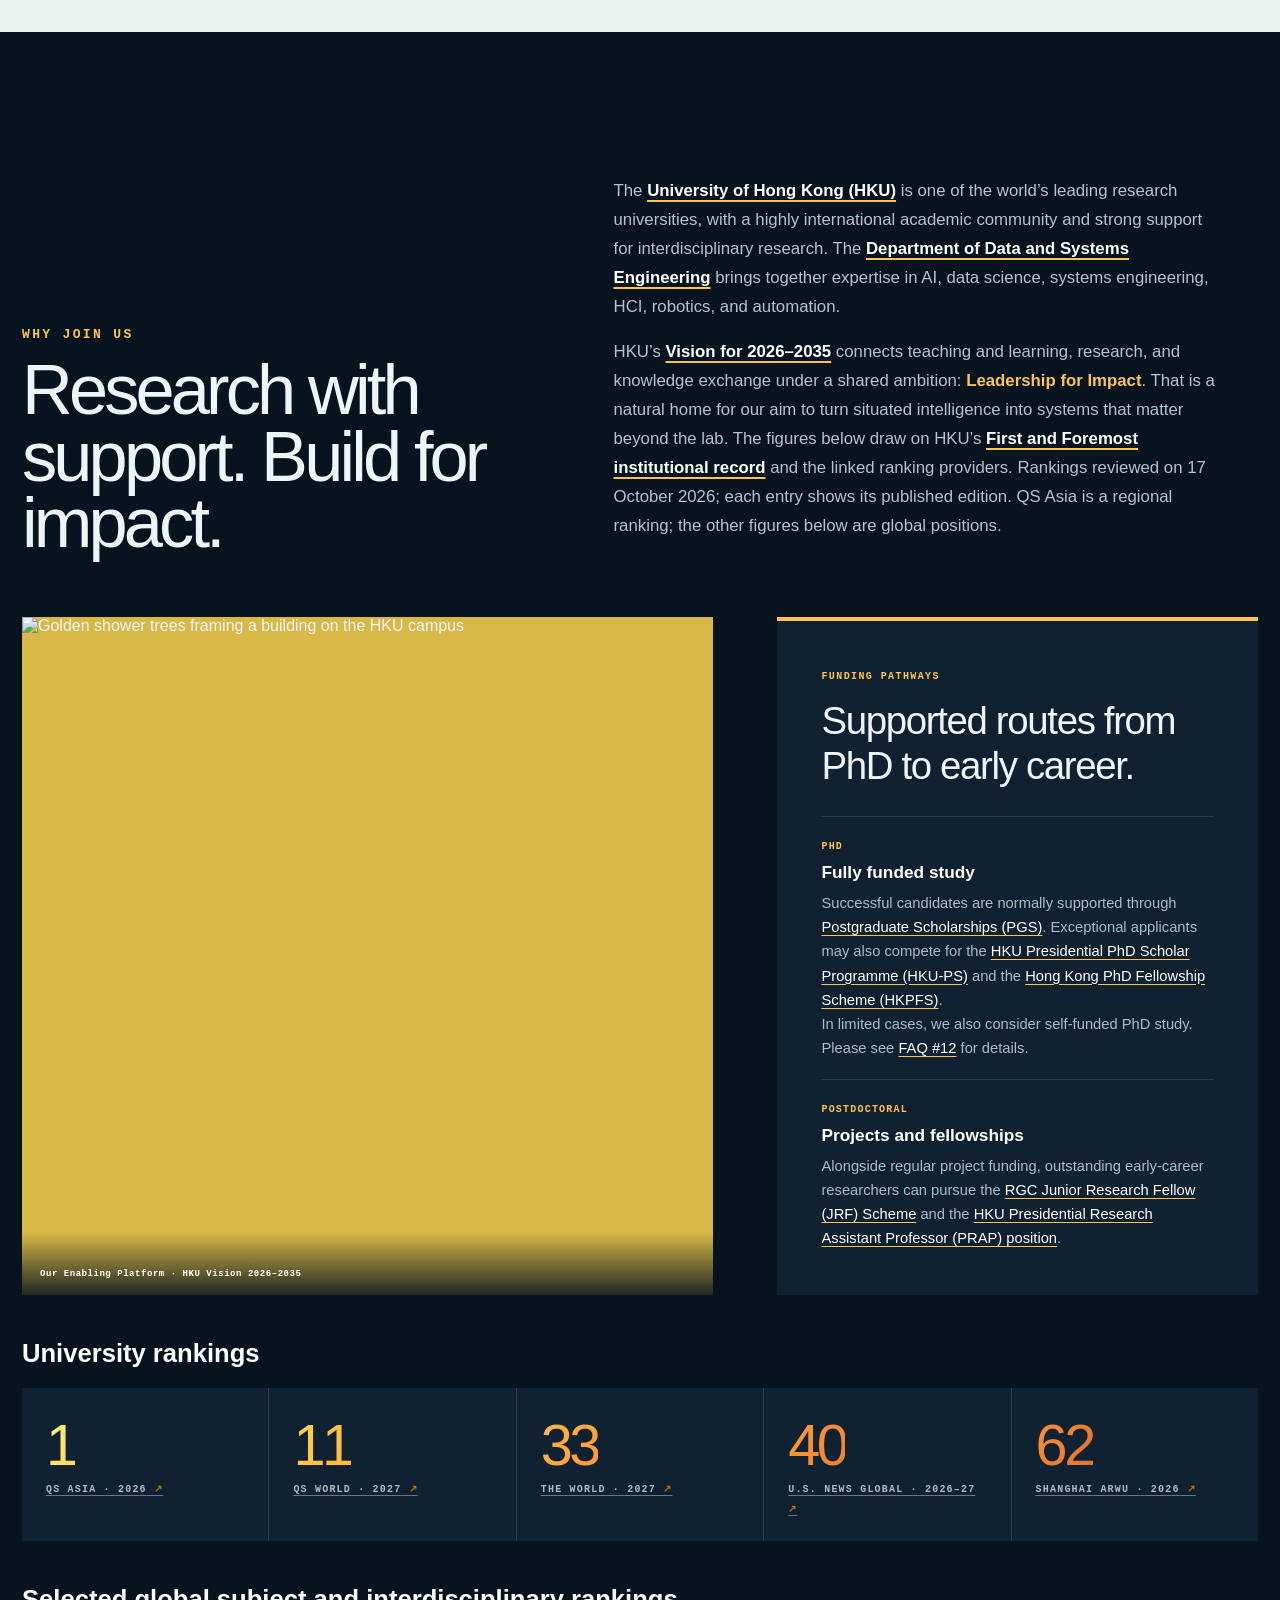
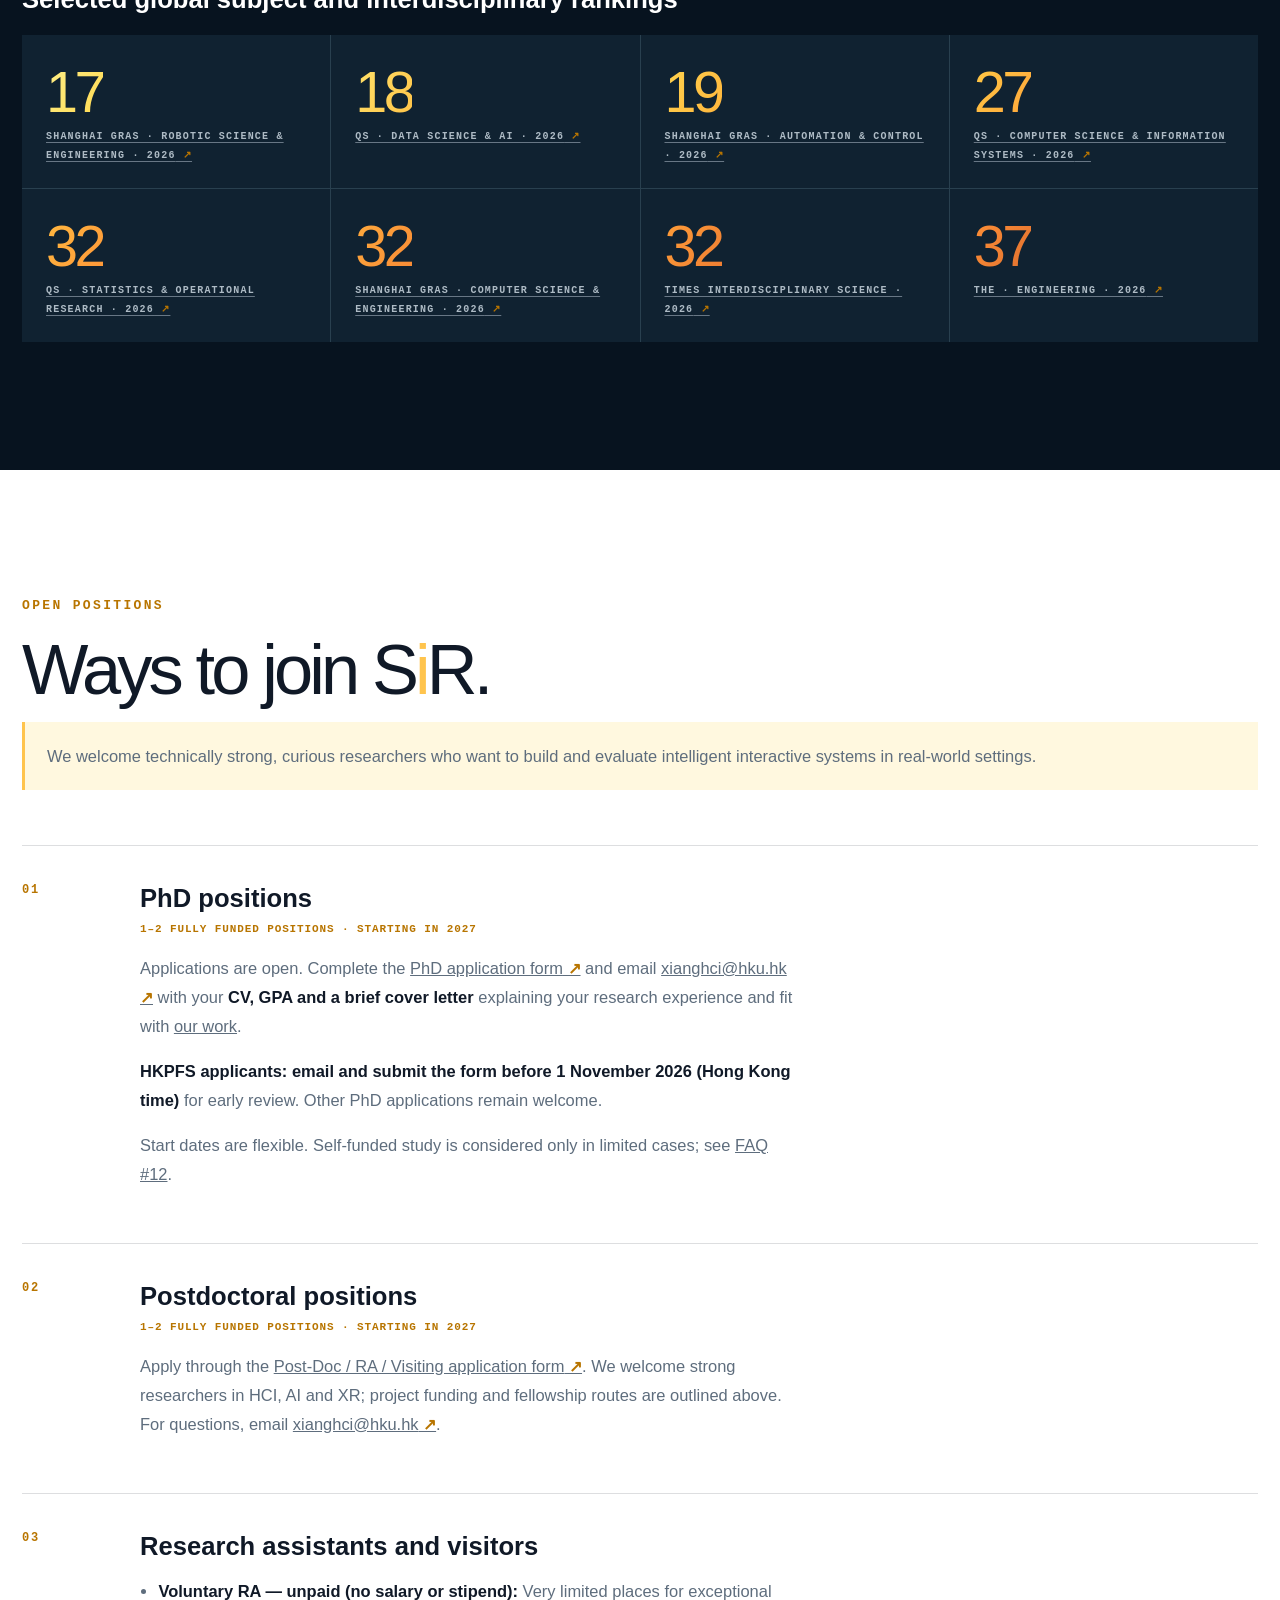
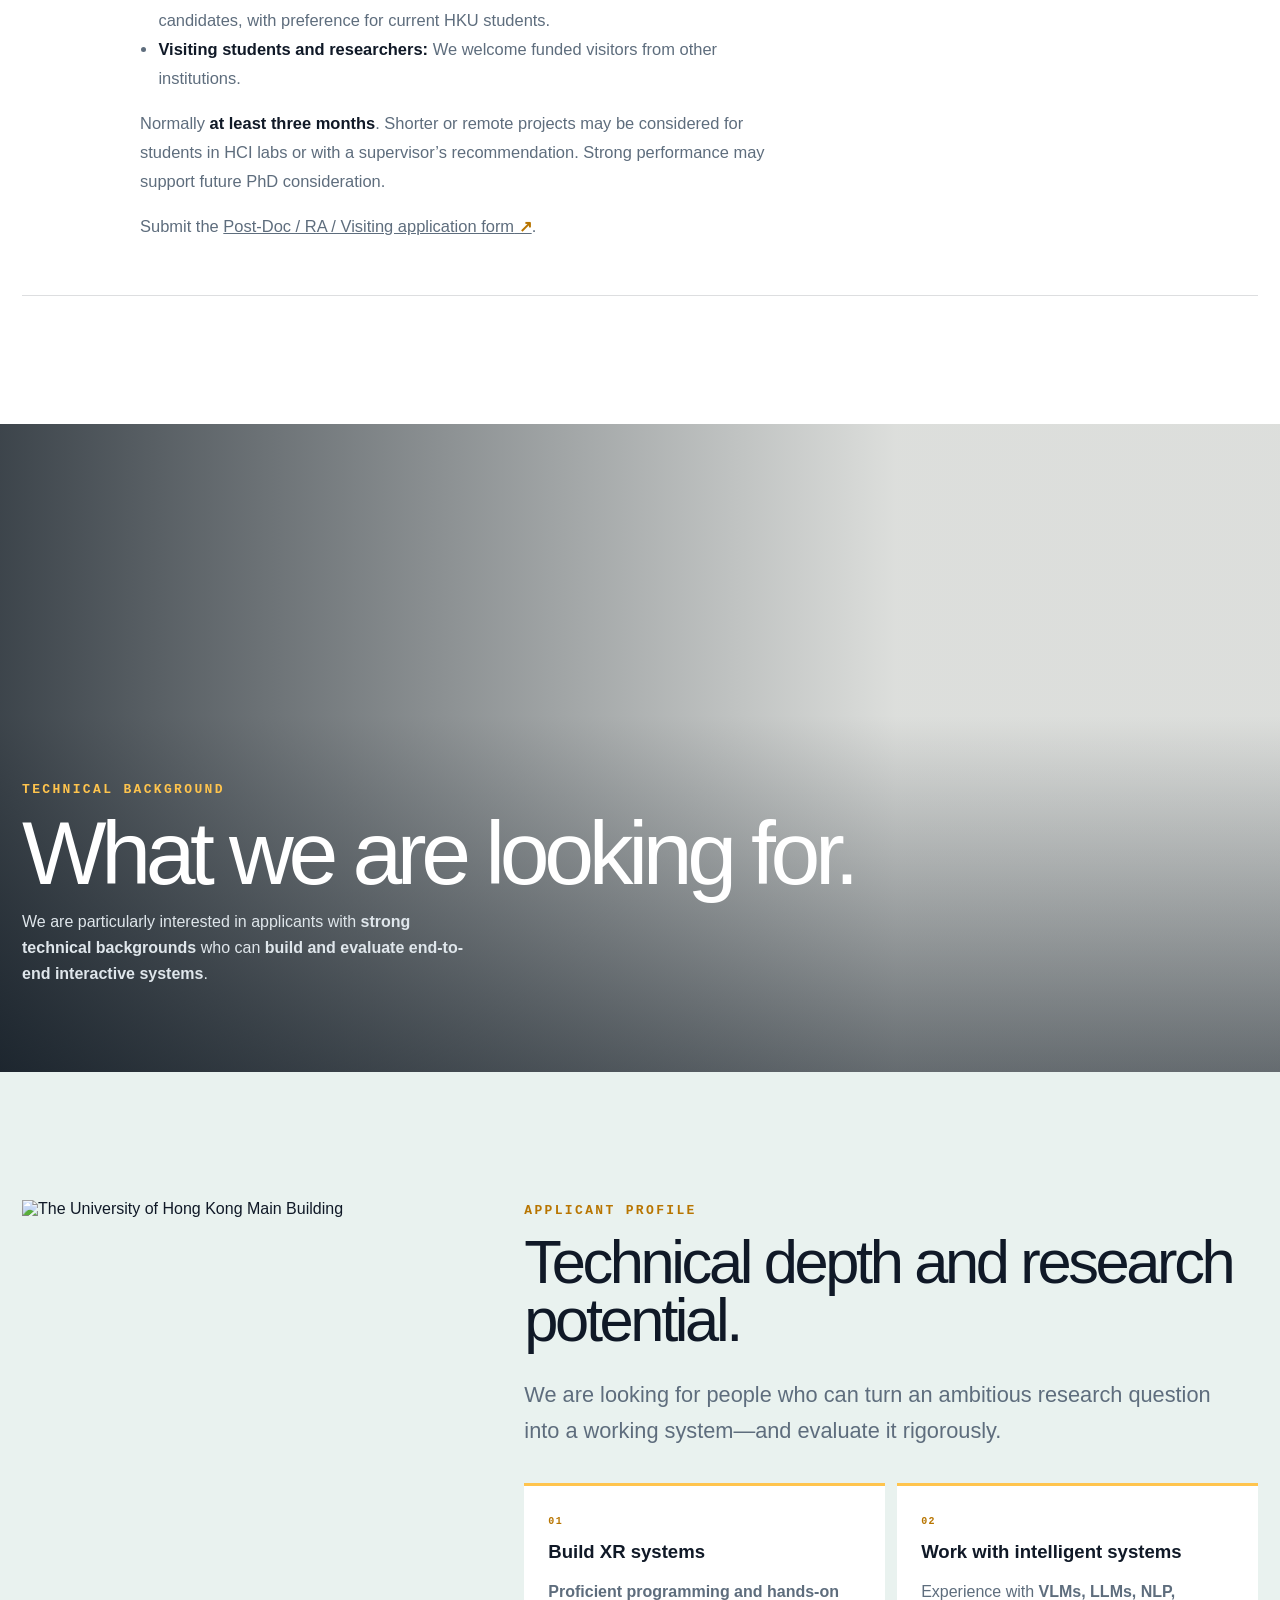
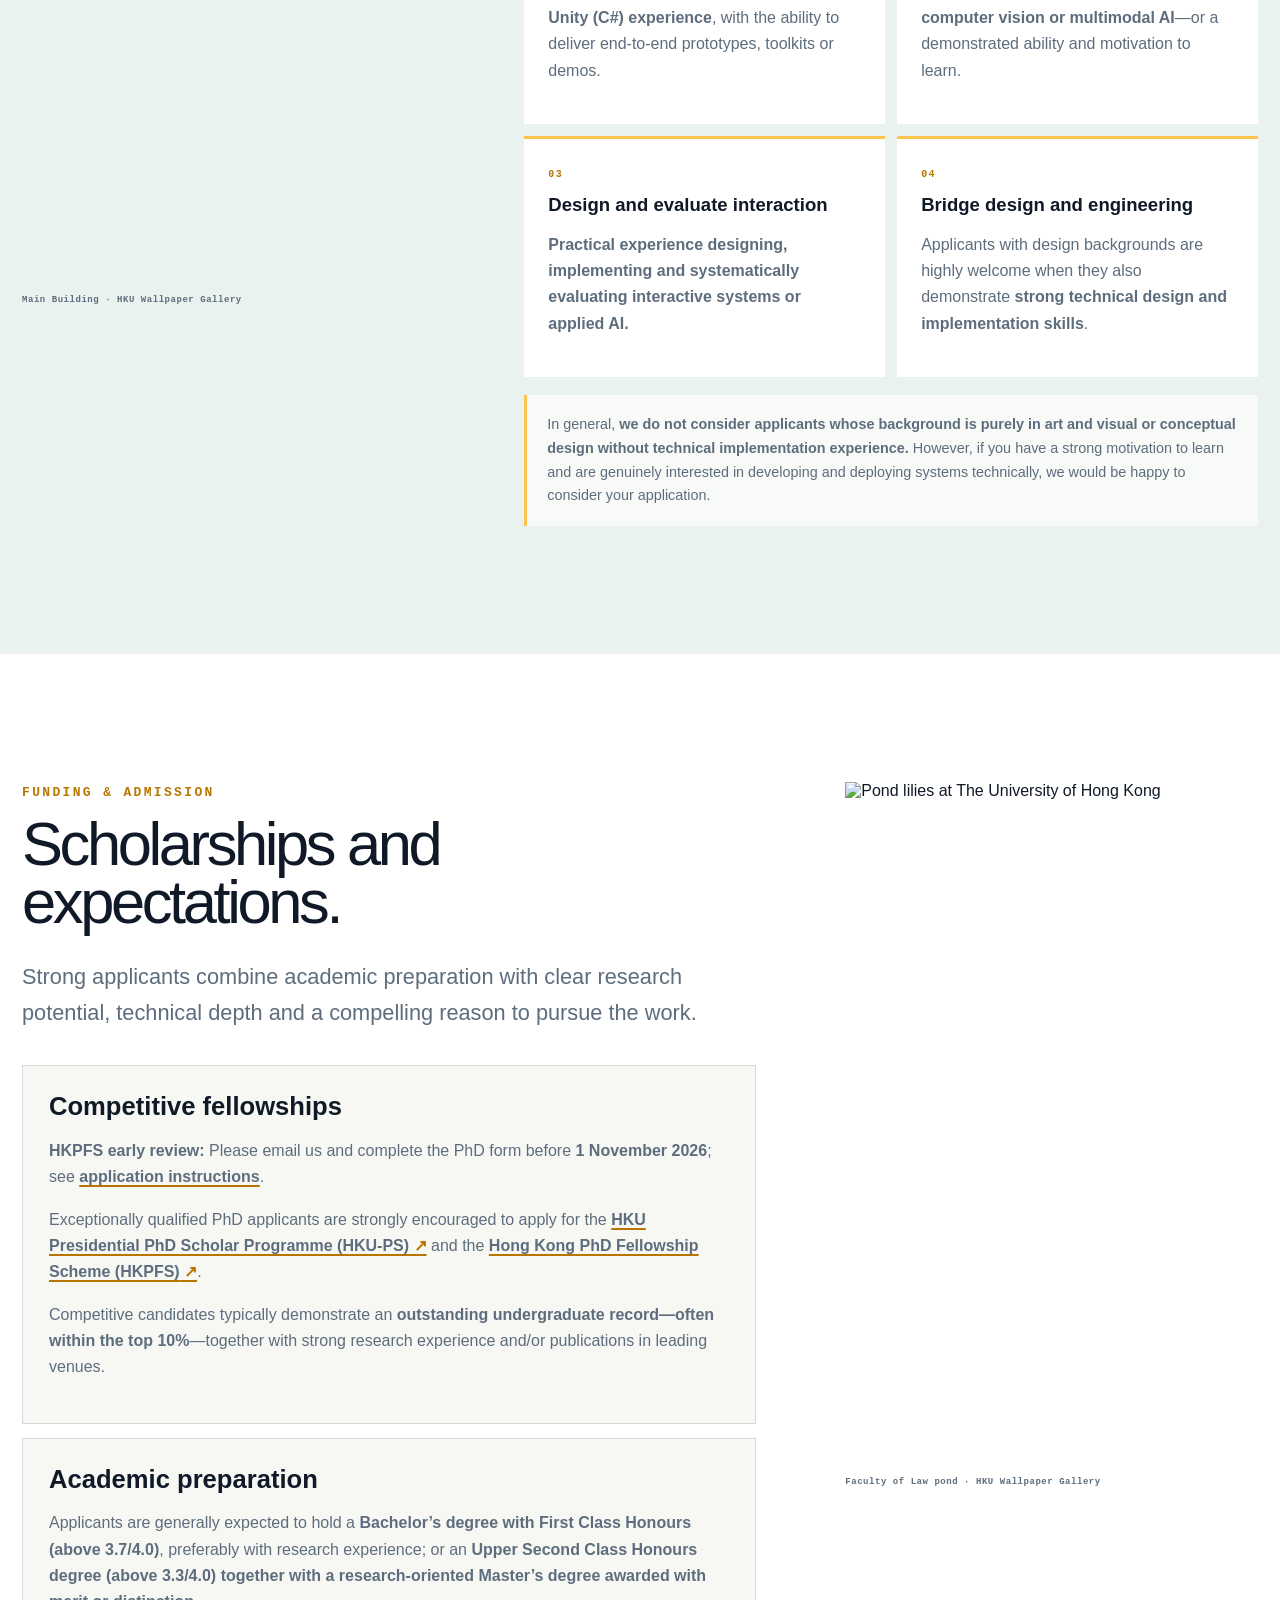
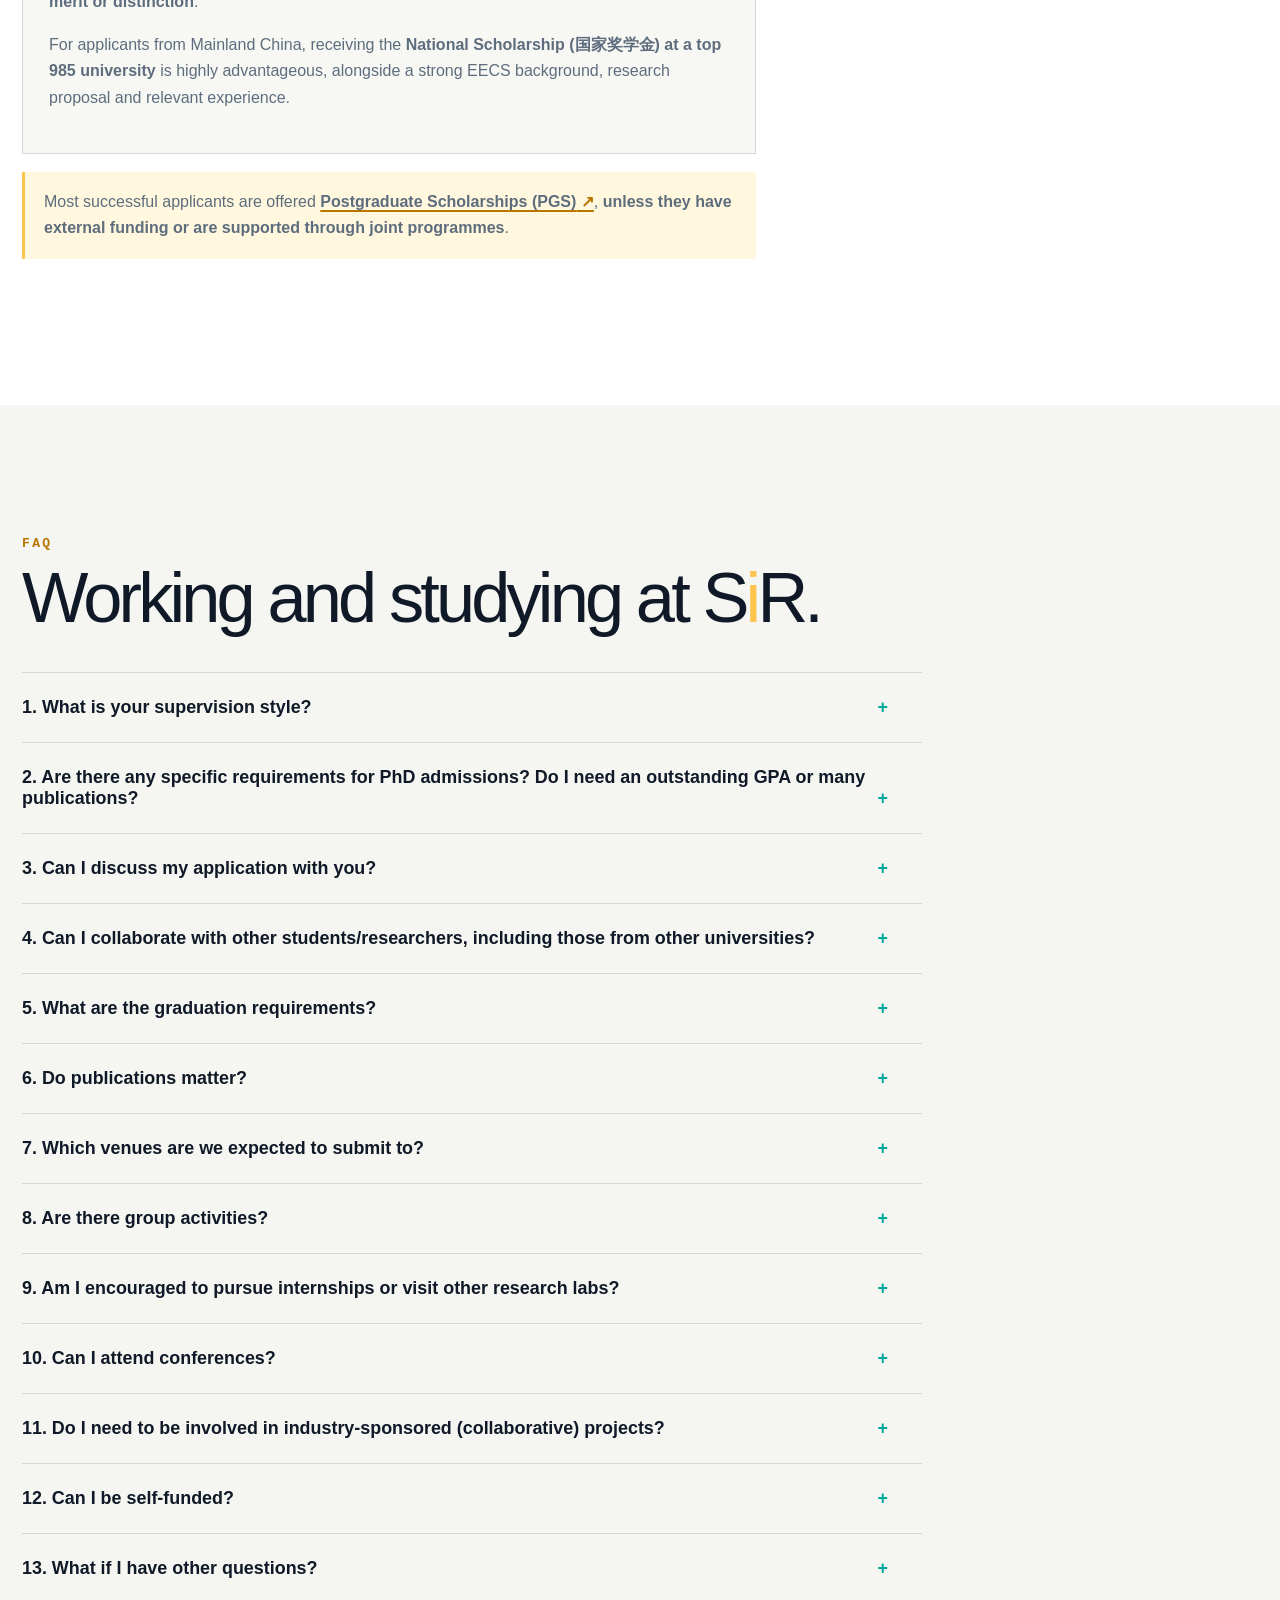
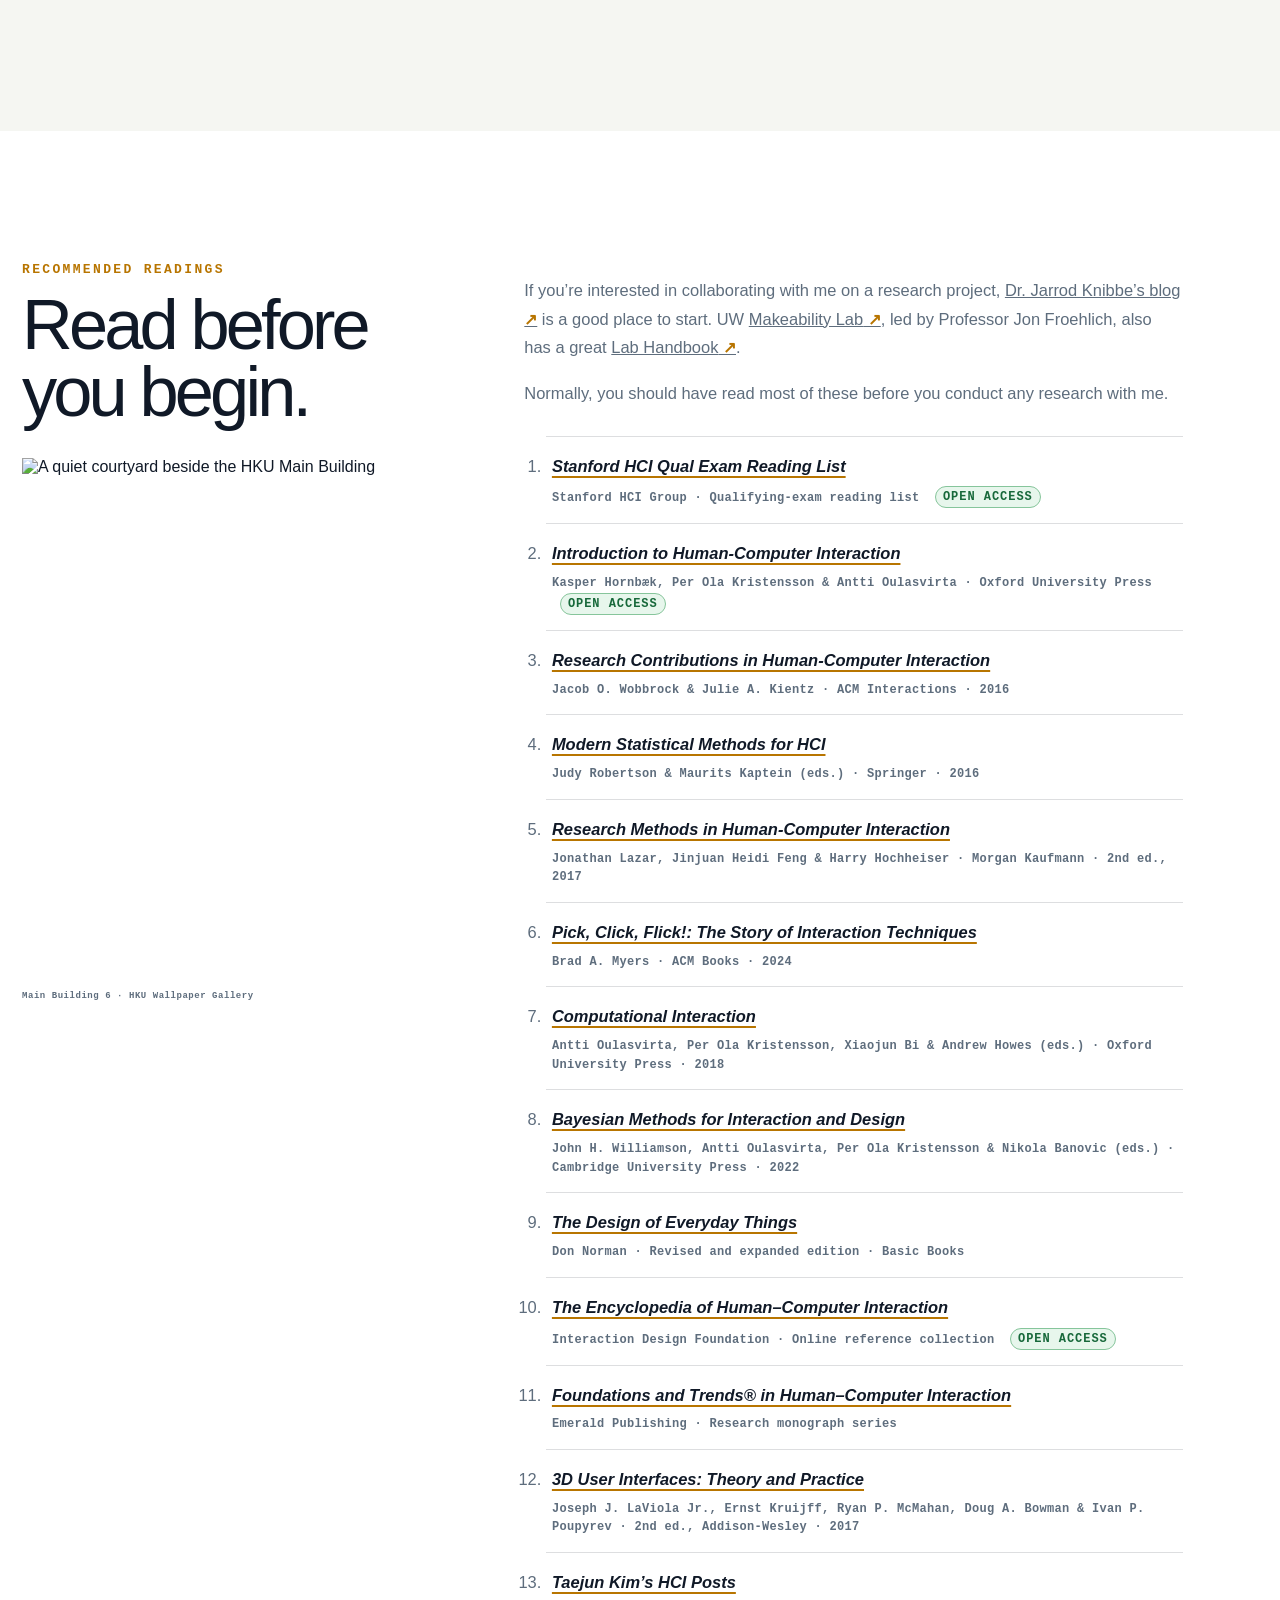
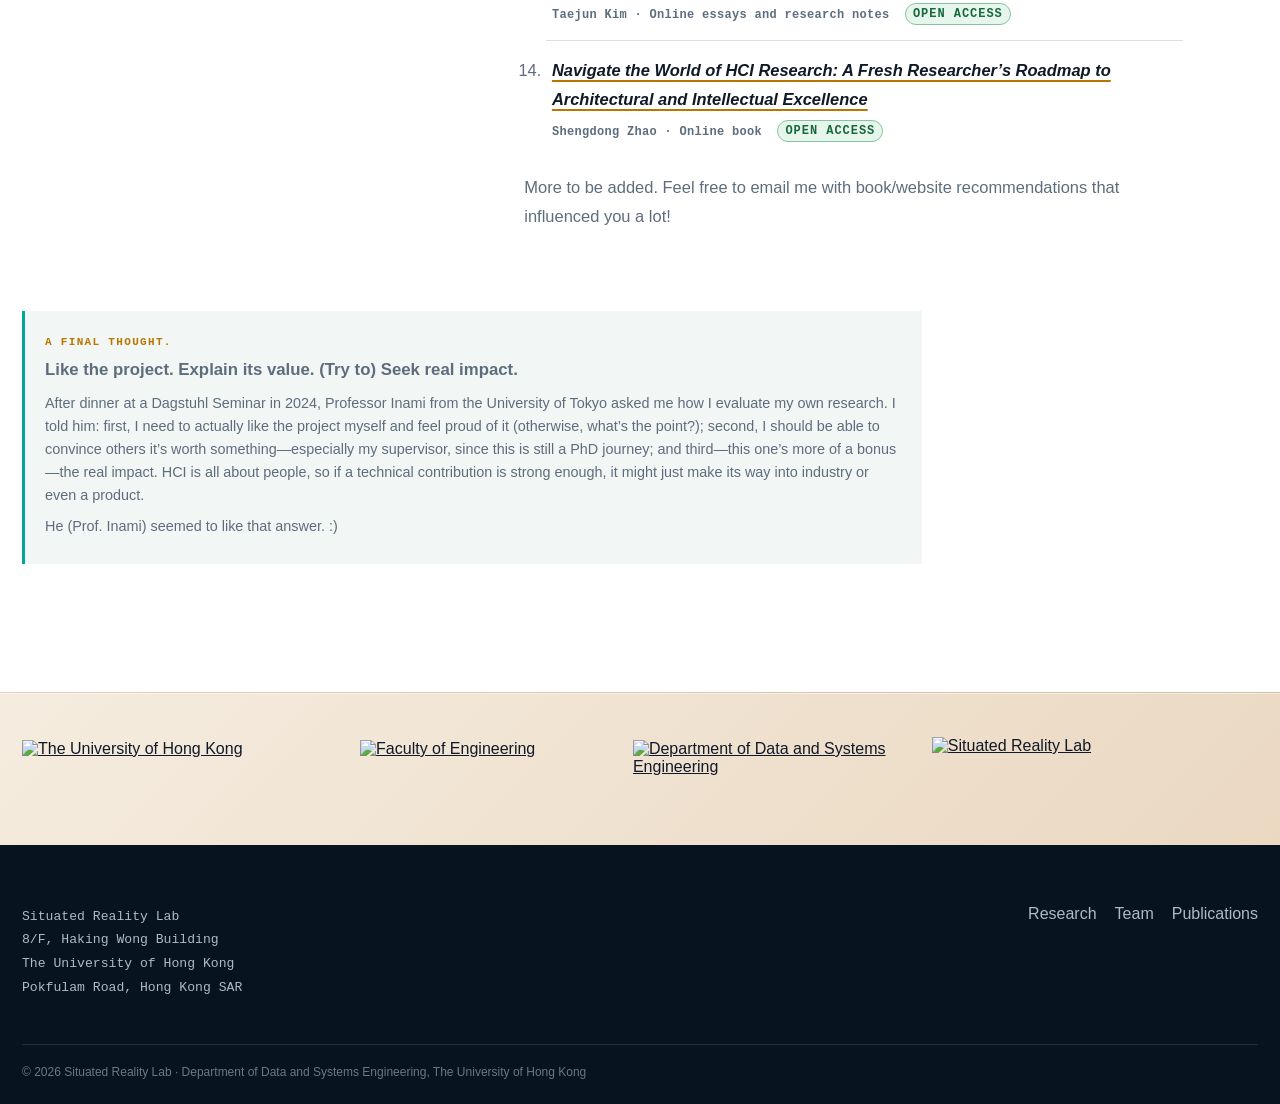
==== commit d0d1cade: "Restore Automation and Control ranking alongside Robotics" ====
--- a/join-us/index.html
+++ b/join-us/index.html
@@ -2,7 +2,7 @@
 <header class="site-head"><a class="site-brand" href="index.html"><img src="assets/brand/sir-full-white.png" alt="Situated Reality Lab at HKU"></a><button class="nav-toggle" aria-expanded="false" aria-label="Open navigation">☰</button><nav class="site-nav" aria-label="Primary"><a href="index.html">About</a><a href="team.html">Team</a><a href="research.html">Research</a><a href="publications.html">Publications</a><a href="teaching.html">Teaching</a><a class="join-pill" href="/join-us" aria-current="page">Join us</a></nav></header>
 <main><section class="campus-hero"><img src="assets/campus/hku-campus-sign.webp" alt="The University of Hong Kong name and crest on the campus brick wall"><div class="hero-copy"><span class="eyebrow">Join SiR@HKU</span><h1>Build what <span class="text-accent">reality</span> needs next.</h1><p>PhD, postdoctoral, research assistant and visiting opportunities at the Situated Reality Lab.</p></div><small class="photo-credit">HKU Campus · SiR Lab photo collection</small></section>
 <section class="section section--tint"><div class="section-grid"><div><span class="eyebrow">Recruitment status</span><h2>We are actively recruiting.</h2></div><div class="status-card prose reveal"><p><strong>We invite applications for:</strong></p><ul class="recruitment-call"><li>1–2 fully funded PhD positions <span>(starting in 2027)</span></li><li>1–2 fully funded postdoctoral positions <span>(starting in 2027)</span></li></ul><p>Our research lies at the intersection of <strong>HCI, AI, and XR</strong>, with current interests in intelligent interactive systems, multimodal and embodied AI, spatial intelligence, and human–AI interaction for XR and smart glasses.</p><aside class="hkpfs-notice"><strong>Planning to apply for HKPFS?</strong> Please email <a href="mailto:xianghci@hku.hk">xianghci@hku.hk</a> and complete the <a href="https://forms.gle/eEtXrfE4wuQjMP8F6" target="_blank" rel="noreferrer">PhD application form</a> <strong>before 1 November 2026 (Hong Kong time)</strong> for early review. This is our lab’s contact deadline, not the official HKPFS application deadline.</aside></div></div></section>
-<section class="section section--dark why-join"><div class="why-join__intro"><div><span class="eyebrow">Why join us</span><h2>Research with support. Build for impact.</h2></div><div class="why-join__context reveal"><p>The <a href="https://www.hku.hk/" target="_blank" rel="noreferrer">University of Hong Kong (HKU)</a> is one of the world’s leading research universities, with a highly international academic community and strong support for interdisciplinary research. The <a href="https://www.dase.hku.hk/" target="_blank" rel="noreferrer">Department of Data and Systems Engineering</a> brings together expertise in AI, data science, systems engineering, HCI, robotics, and automation.</p><p>HKU’s <a href="https://vision2026-2035.hku.hk/" target="_blank" rel="noreferrer">Vision for 2026–2035</a> connects teaching and learning, research, and knowledge exchange under a shared ambition: <strong>Leadership for Impact</strong>. That is a natural home for our aim to turn situated intelligence into systems that matter beyond the lab. The figures below draw on HKU’s <a href="https://www.cpao.hku.hk/firstandforemost/rankings" target="_blank" rel="noreferrer">First and Foremost institutional record</a> and the linked ranking providers. Rankings reviewed on 17 October 2026; each entry shows its published edition. QS Asia is a regional ranking; the other figures below are global positions.</p></div></div><div class="why-join__showcase"><figure class="why-join__visual reveal"><img src="assets/hku/our-enabling-platform.jpg" alt="Golden shower trees framing a building on the HKU campus"><figcaption>Our Enabling Platform · HKU Vision 2026–2035</figcaption></figure><div class="why-join__funding reveal"><span class="micro-label">Funding pathways</span><h3>Supported routes from PhD to early career.</h3><div class="funding-paths"><article><span>PhD</span><h4>Fully funded study</h4><p>Successful candidates are normally supported through <a href="https://gradsch.hku.hk/prospective_students/fees_scholarships_and_financial_support/postgraduate_scholarships" target="_blank" rel="noreferrer">Postgraduate Scholarships (PGS)</a>. Exceptional applicants may also compete for the <a href="https://gradsch.hku.hk/prospective_students/fees_scholarships_and_financial_support/hku_presidential_phd_scholar_programme" target="_blank" rel="noreferrer">HKU Presidential PhD Scholar Programme (HKU-PS)</a> and the <a href="https://gradsch.hku.hk/prospective_students/fees_scholarships_and_financial_support/hong_kong_phd_fellowship_scheme" target="_blank" rel="noreferrer">Hong Kong PhD Fellowship Scheme (HKPFS)</a>.</p><p>In limited cases, we also consider self-funded PhD study. Please see <a href="/join-us/#faq-12">FAQ #12</a> for details.</p></article><article><span>Postdoctoral</span><h4>Projects and fellowships</h4><p>Alongside regular project funding, outstanding early-career researchers can pursue the <a href="https://www.ugc.edu.hk/eng/rgc/funding_opport/jrfs/" target="_blank" rel="noreferrer">RGC Junior Research Fellow (JRF) Scheme</a> and the <a href="https://www.rss.hku.hk/" target="_blank" rel="noreferrer">HKU Presidential Research Assistant Professor (PRAP) position</a>.</p></article></div></div></div><h3 class="rankings-heading">University rankings</h3><div class="kpi-row why-join__rankings why-join__rankings--university reveal"><div class="kpi"><b>1</b><span><a href="https://www.cpao.hku.hk/firstandforemost/rankings" target="_blank" rel="noreferrer">QS Asia · 2026</a></span></div><div class="kpi"><b>11</b><span><a href="https://www.cpao.hku.hk/firstandforemost/rankings" target="_blank" rel="noreferrer">QS World · 2027</a></span></div><div class="kpi"><b>33</b><span><a href="https://www.cpao.hku.hk/firstandforemost/rankings" target="_blank" rel="noreferrer">THE World · 2027</a></span></div><div class="kpi"><b>40</b><span><a href="https://www.usnews.com/education/best-global-universities/university-of-hong-kong-505046" target="_blank" rel="noreferrer">U.S. News Global · 2026–27</a></span></div><div class="kpi"><b>62</b><span><a href="https://www.shanghairanking.com/universities/the-university-of-hong-kong" target="_blank" rel="noreferrer">Shanghai ARWU · 2026</a></span></div></div><h3 class="rankings-heading">Selected global subject and interdisciplinary rankings</h3><div class="kpi-row why-join__rankings reveal"><div class="kpi"><b>17</b><span><a href="https://www.shanghairanking.com/universities/the-university-of-hong-kong" target="_blank" rel="noreferrer">Shanghai GRAS · Robotic Science &amp; Engineering · 2026</a></span></div><div class="kpi"><b>18</b><span><a href="https://www.dase.hku.hk/events/hku-leads-hong-kong-in-data-science-ranked-18th-globally-in-qs-2026" target="_blank" rel="noreferrer">QS · Data Science &amp; AI · 2026</a></span></div><div class="kpi"><b>27</b><span><a href="https://ece.hku.hk/about/" target="_blank" rel="noreferrer">QS · Computer Science &amp; Information Systems · 2026</a></span></div><div class="kpi"><b>32</b><span><a href="https://ai.hku.hk/news-events/news-and-announcements/hku-cds-leads-hong-kong-in-qs-subject-rankings-2026-for-data-science-ai-and-computer-science-area" target="_blank" rel="noreferrer">QS · Statistics &amp; Operational Research · 2026</a></span></div><div class="kpi"><b>32</b><span><a href="https://www.shanghairanking.com/universities/the-university-of-hong-kong" target="_blank" rel="noreferrer">Shanghai GRAS · Computer Science &amp; Engineering · 2026</a></span></div><div class="kpi"><b>32</b><span><a href="https://www.cpao.hku.hk/firstandforemost/rankings" target="_blank" rel="noreferrer">Times Interdisciplinary Science · 2026</a></span></div><div class="kpi"><b>37</b><span><a href="https://www.timeshighereducation.com/world-university-rankings/university-hong-kong" target="_blank" rel="noreferrer">THE · Engineering · 2026</a></span></div></div></section>
+<section class="section section--dark why-join"><div class="why-join__intro"><div><span class="eyebrow">Why join us</span><h2>Research with support. Build for impact.</h2></div><div class="why-join__context reveal"><p>The <a href="https://www.hku.hk/" target="_blank" rel="noreferrer">University of Hong Kong (HKU)</a> is one of the world’s leading research universities, with a highly international academic community and strong support for interdisciplinary research. The <a href="https://www.dase.hku.hk/" target="_blank" rel="noreferrer">Department of Data and Systems Engineering</a> brings together expertise in AI, data science, systems engineering, HCI, robotics, and automation.</p><p>HKU’s <a href="https://vision2026-2035.hku.hk/" target="_blank" rel="noreferrer">Vision for 2026–2035</a> connects teaching and learning, research, and knowledge exchange under a shared ambition: <strong>Leadership for Impact</strong>. That is a natural home for our aim to turn situated intelligence into systems that matter beyond the lab. The figures below draw on HKU’s <a href="https://www.cpao.hku.hk/firstandforemost/rankings" target="_blank" rel="noreferrer">First and Foremost institutional record</a> and the linked ranking providers. Rankings reviewed on 17 October 2026; each entry shows its published edition. QS Asia is a regional ranking; the other figures below are global positions.</p></div></div><div class="why-join__showcase"><figure class="why-join__visual reveal"><img src="assets/hku/our-enabling-platform.jpg" alt="Golden shower trees framing a building on the HKU campus"><figcaption>Our Enabling Platform · HKU Vision 2026–2035</figcaption></figure><div class="why-join__funding reveal"><span class="micro-label">Funding pathways</span><h3>Supported routes from PhD to early career.</h3><div class="funding-paths"><article><span>PhD</span><h4>Fully funded study</h4><p>Successful candidates are normally supported through <a href="https://gradsch.hku.hk/prospective_students/fees_scholarships_and_financial_support/postgraduate_scholarships" target="_blank" rel="noreferrer">Postgraduate Scholarships (PGS)</a>. Exceptional applicants may also compete for the <a href="https://gradsch.hku.hk/prospective_students/fees_scholarships_and_financial_support/hku_presidential_phd_scholar_programme" target="_blank" rel="noreferrer">HKU Presidential PhD Scholar Programme (HKU-PS)</a> and the <a href="https://gradsch.hku.hk/prospective_students/fees_scholarships_and_financial_support/hong_kong_phd_fellowship_scheme" target="_blank" rel="noreferrer">Hong Kong PhD Fellowship Scheme (HKPFS)</a>.</p><p>In limited cases, we also consider self-funded PhD study. Please see <a href="/join-us/#faq-12">FAQ #12</a> for details.</p></article><article><span>Postdoctoral</span><h4>Projects and fellowships</h4><p>Alongside regular project funding, outstanding early-career researchers can pursue the <a href="https://www.ugc.edu.hk/eng/rgc/funding_opport/jrfs/" target="_blank" rel="noreferrer">RGC Junior Research Fellow (JRF) Scheme</a> and the <a href="https://www.rss.hku.hk/" target="_blank" rel="noreferrer">HKU Presidential Research Assistant Professor (PRAP) position</a>.</p></article></div></div></div><h3 class="rankings-heading">University rankings</h3><div class="kpi-row why-join__rankings why-join__rankings--university reveal"><div class="kpi"><b>1</b><span><a href="https://www.cpao.hku.hk/firstandforemost/rankings" target="_blank" rel="noreferrer">QS Asia · 2026</a></span></div><div class="kpi"><b>11</b><span><a href="https://www.cpao.hku.hk/firstandforemost/rankings" target="_blank" rel="noreferrer">QS World · 2027</a></span></div><div class="kpi"><b>33</b><span><a href="https://www.cpao.hku.hk/firstandforemost/rankings" target="_blank" rel="noreferrer">THE World · 2027</a></span></div><div class="kpi"><b>40</b><span><a href="https://www.usnews.com/education/best-global-universities/university-of-hong-kong-505046" target="_blank" rel="noreferrer">U.S. News Global · 2026–27</a></span></div><div class="kpi"><b>62</b><span><a href="https://www.shanghairanking.com/universities/the-university-of-hong-kong" target="_blank" rel="noreferrer">Shanghai ARWU · 2026</a></span></div></div><h3 class="rankings-heading">Selected global subject and interdisciplinary rankings</h3><div class="kpi-row why-join__rankings reveal"><div class="kpi"><b>17</b><span><a href="https://www.shanghairanking.com/universities/the-university-of-hong-kong" target="_blank" rel="noreferrer">Shanghai GRAS · Robotic Science &amp; Engineering · 2026</a></span></div><div class="kpi"><b>18</b><span><a href="https://www.dase.hku.hk/events/hku-leads-hong-kong-in-data-science-ranked-18th-globally-in-qs-2026" target="_blank" rel="noreferrer">QS · Data Science &amp; AI · 2026</a></span></div><div class="kpi"><b>19</b><span><a href="https://www.shanghairanking.com/universities/the-university-of-hong-kong" target="_blank" rel="noreferrer">Shanghai GRAS · Automation &amp; Control · 2026</a></span></div><div class="kpi"><b>27</b><span><a href="https://ece.hku.hk/about/" target="_blank" rel="noreferrer">QS · Computer Science &amp; Information Systems · 2026</a></span></div><div class="kpi"><b>32</b><span><a href="https://ai.hku.hk/news-events/news-and-announcements/hku-cds-leads-hong-kong-in-qs-subject-rankings-2026-for-data-science-ai-and-computer-science-area" target="_blank" rel="noreferrer">QS · Statistics &amp; Operational Research · 2026</a></span></div><div class="kpi"><b>32</b><span><a href="https://www.shanghairanking.com/universities/the-university-of-hong-kong" target="_blank" rel="noreferrer">Shanghai GRAS · Computer Science &amp; Engineering · 2026</a></span></div><div class="kpi"><b>32</b><span><a href="https://www.cpao.hku.hk/firstandforemost/rankings" target="_blank" rel="noreferrer">Times Interdisciplinary Science · 2026</a></span></div><div class="kpi"><b>37</b><span><a href="https://www.timeshighereducation.com/world-university-rankings/university-hong-kong" target="_blank" rel="noreferrer">THE · Engineering · 2026</a></span></div></div></section>
 <section class="section section--white" id="positions"><div class="opening-intro"><span class="eyebrow">Open positions</span><h2>Ways to join S<span class="sir-i">i</span>R.</h2><aside class="opening-note">We welcome technically strong, curious researchers who want to build and evaluate intelligent interactive systems in real-world settings.</aside></div><div class="opening-list reveal">
 <article class="opening-row"><span class="opening-index">01</span><div class="prose"><h3>PhD positions</h3><p class="opening-meta">1–2 fully funded positions · Starting in 2027</p><p>Applications are open. Complete the <a href="https://forms.gle/eEtXrfE4wuQjMP8F6" target="_blank" rel="noreferrer">PhD application form</a> and email <a href="mailto:xianghci@hku.hk">xianghci@hku.hk</a> with your <strong>CV, GPA and a brief cover letter</strong> explaining your research experience and fit with <a href="research.html">our work</a>.</p><p><strong>HKPFS applicants: email and submit the form before 1 November 2026 (Hong Kong time)</strong> for early review. Other PhD applications remain welcome.</p><p>Start dates are flexible. Self-funded study is considered only in limited cases; see <a href="/join-us/#faq-12">FAQ #12</a>.</p></div></article>
 <article class="opening-row"><span class="opening-index">02</span><div class="prose"><h3>Postdoctoral positions</h3><p class="opening-meta">1–2 fully funded positions · Starting in 2027</p><p>Apply through the <a href="https://forms.gle/y2c8D5SQDq1c2nBt6" target="_blank" rel="noreferrer">Post-Doc / RA / Visiting application form</a>. We welcome strong researchers in HCI, AI and XR; project funding and fellowship routes are outlined above. For questions, email <a href="mailto:xianghci@hku.hk">xianghci@hku.hk</a>.</p></div></article>
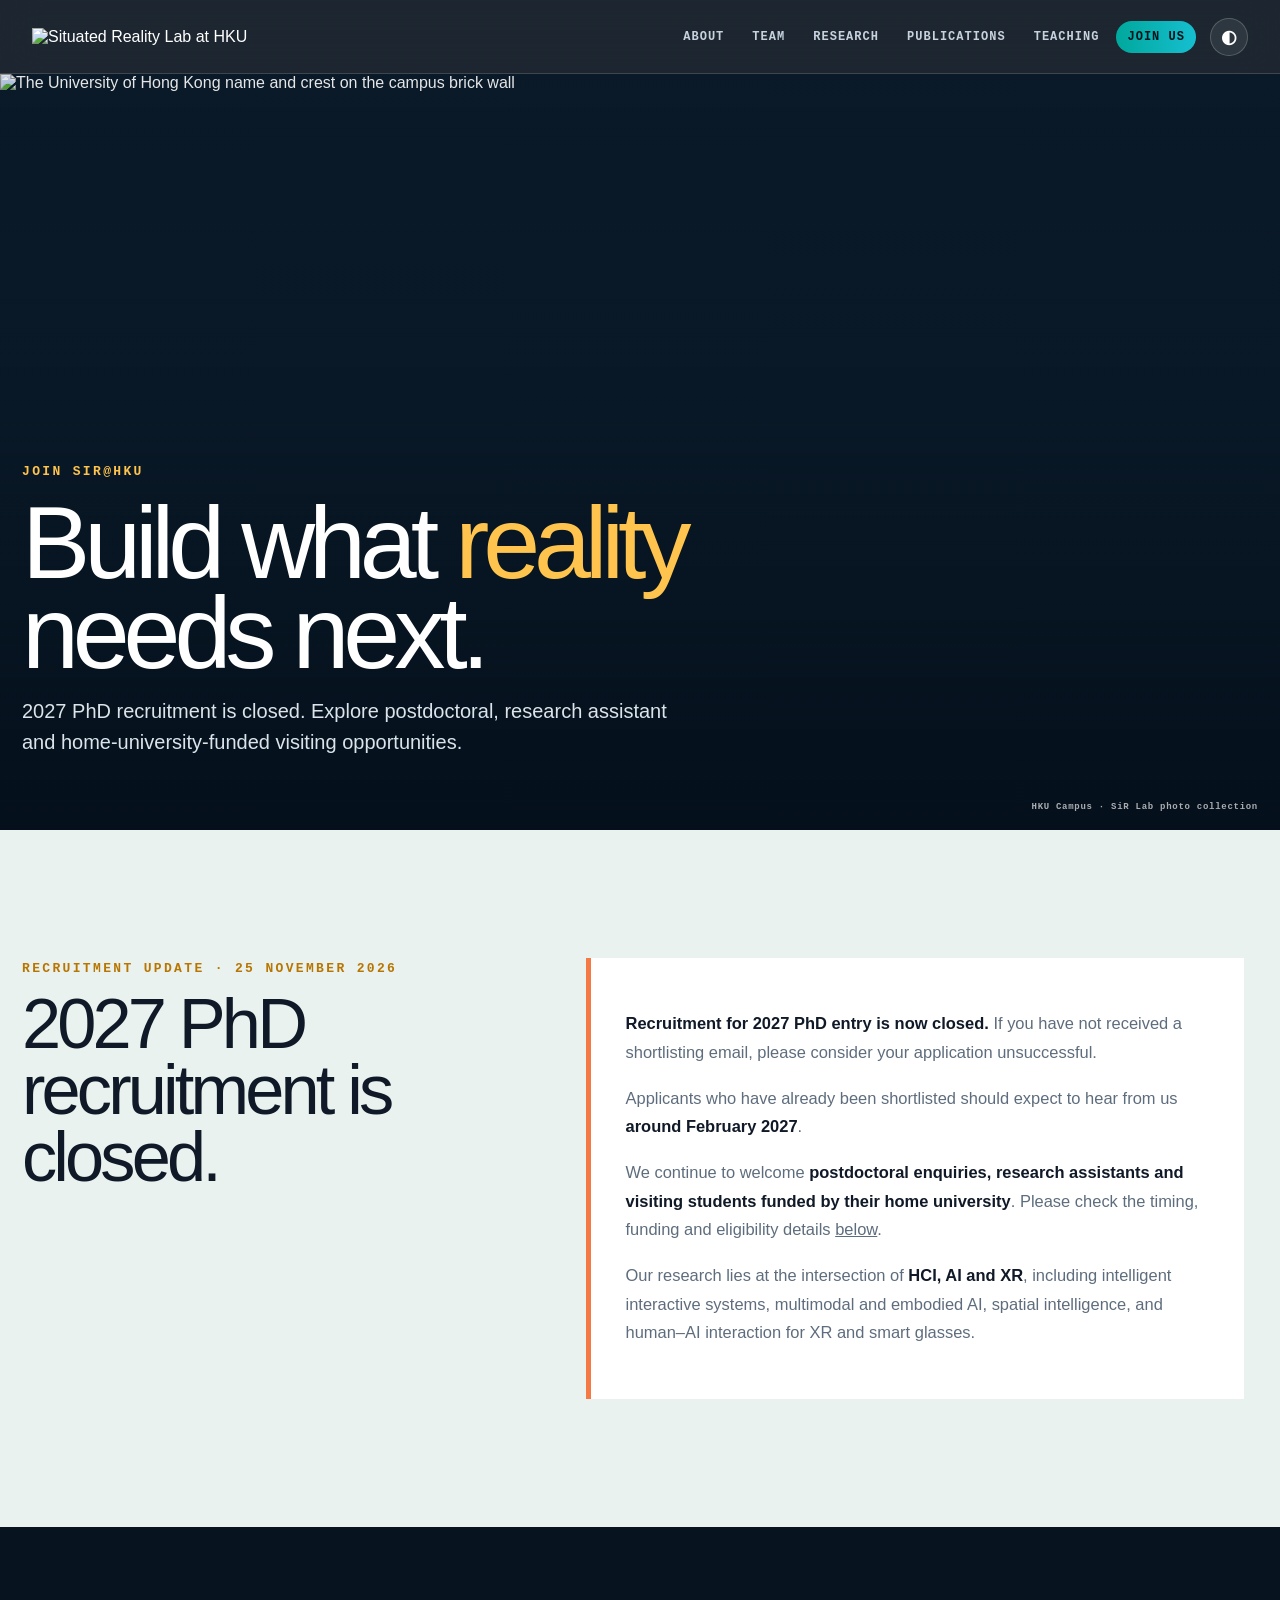
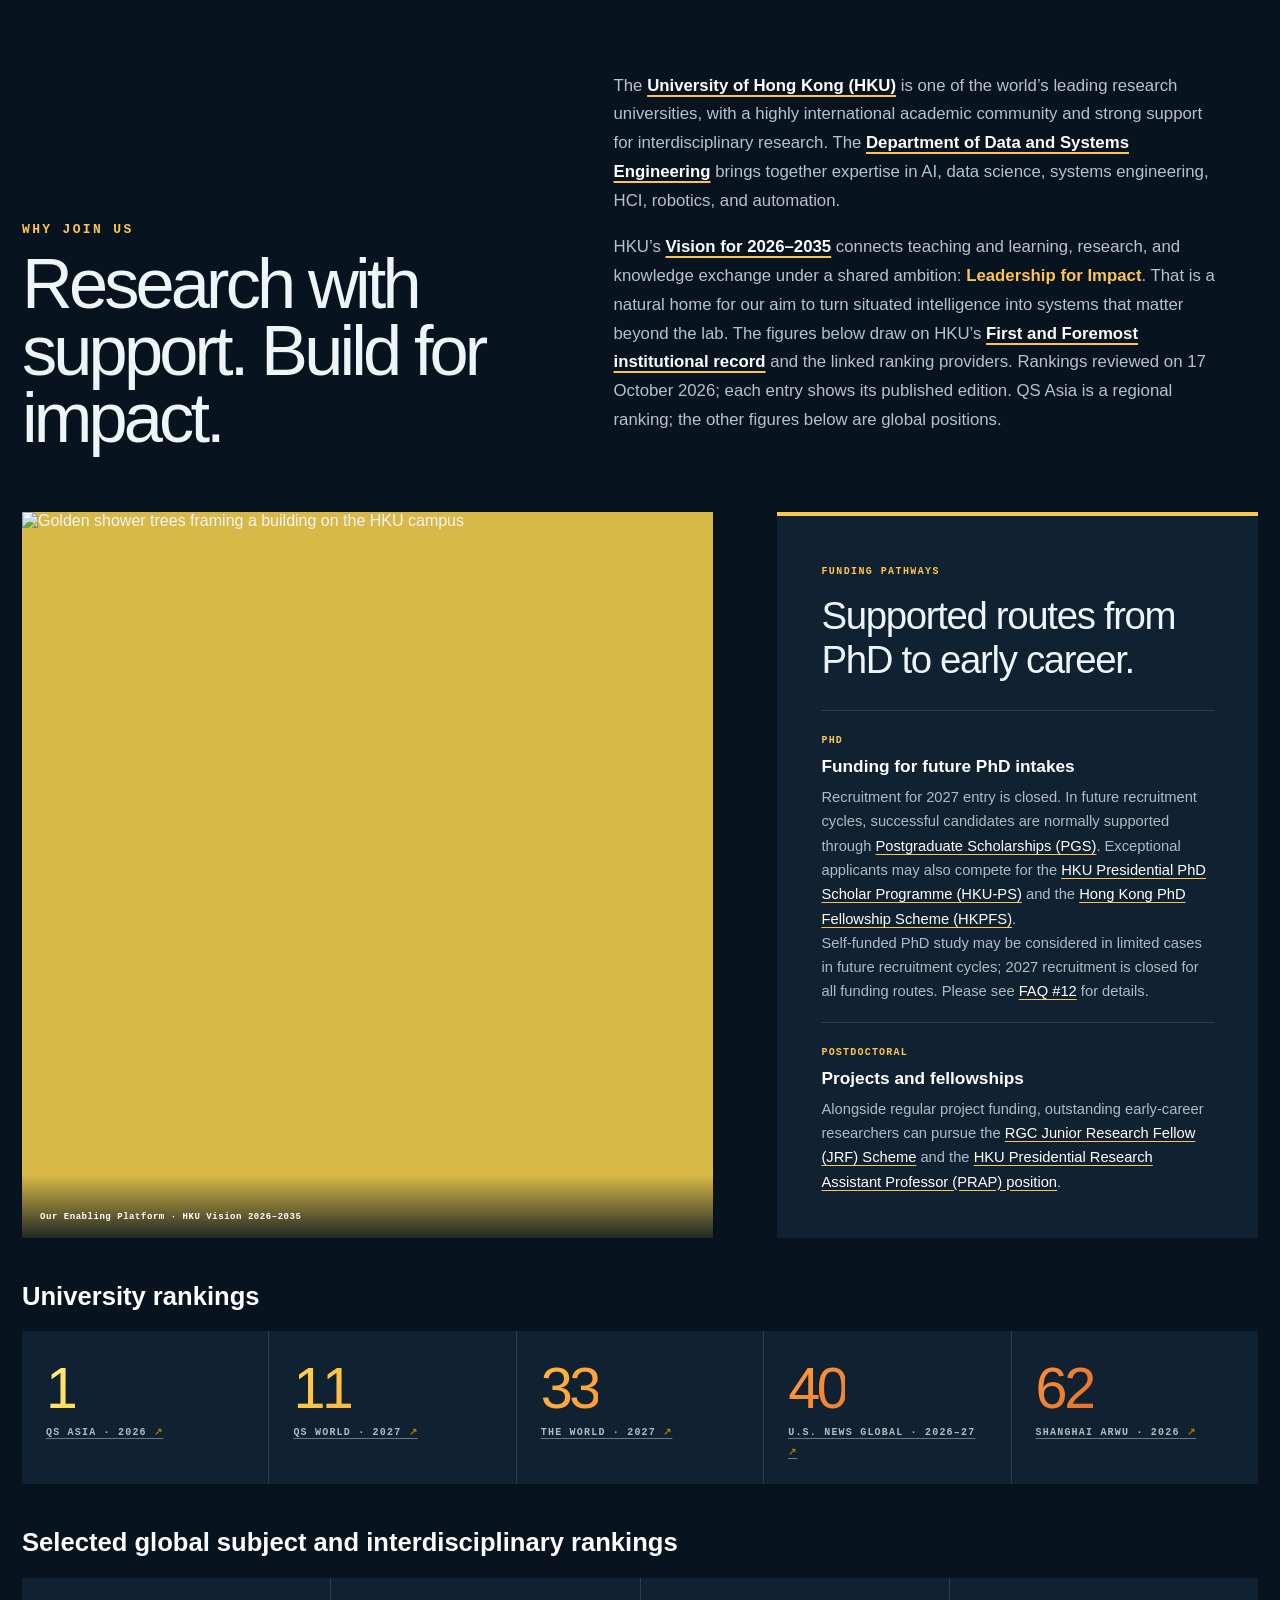
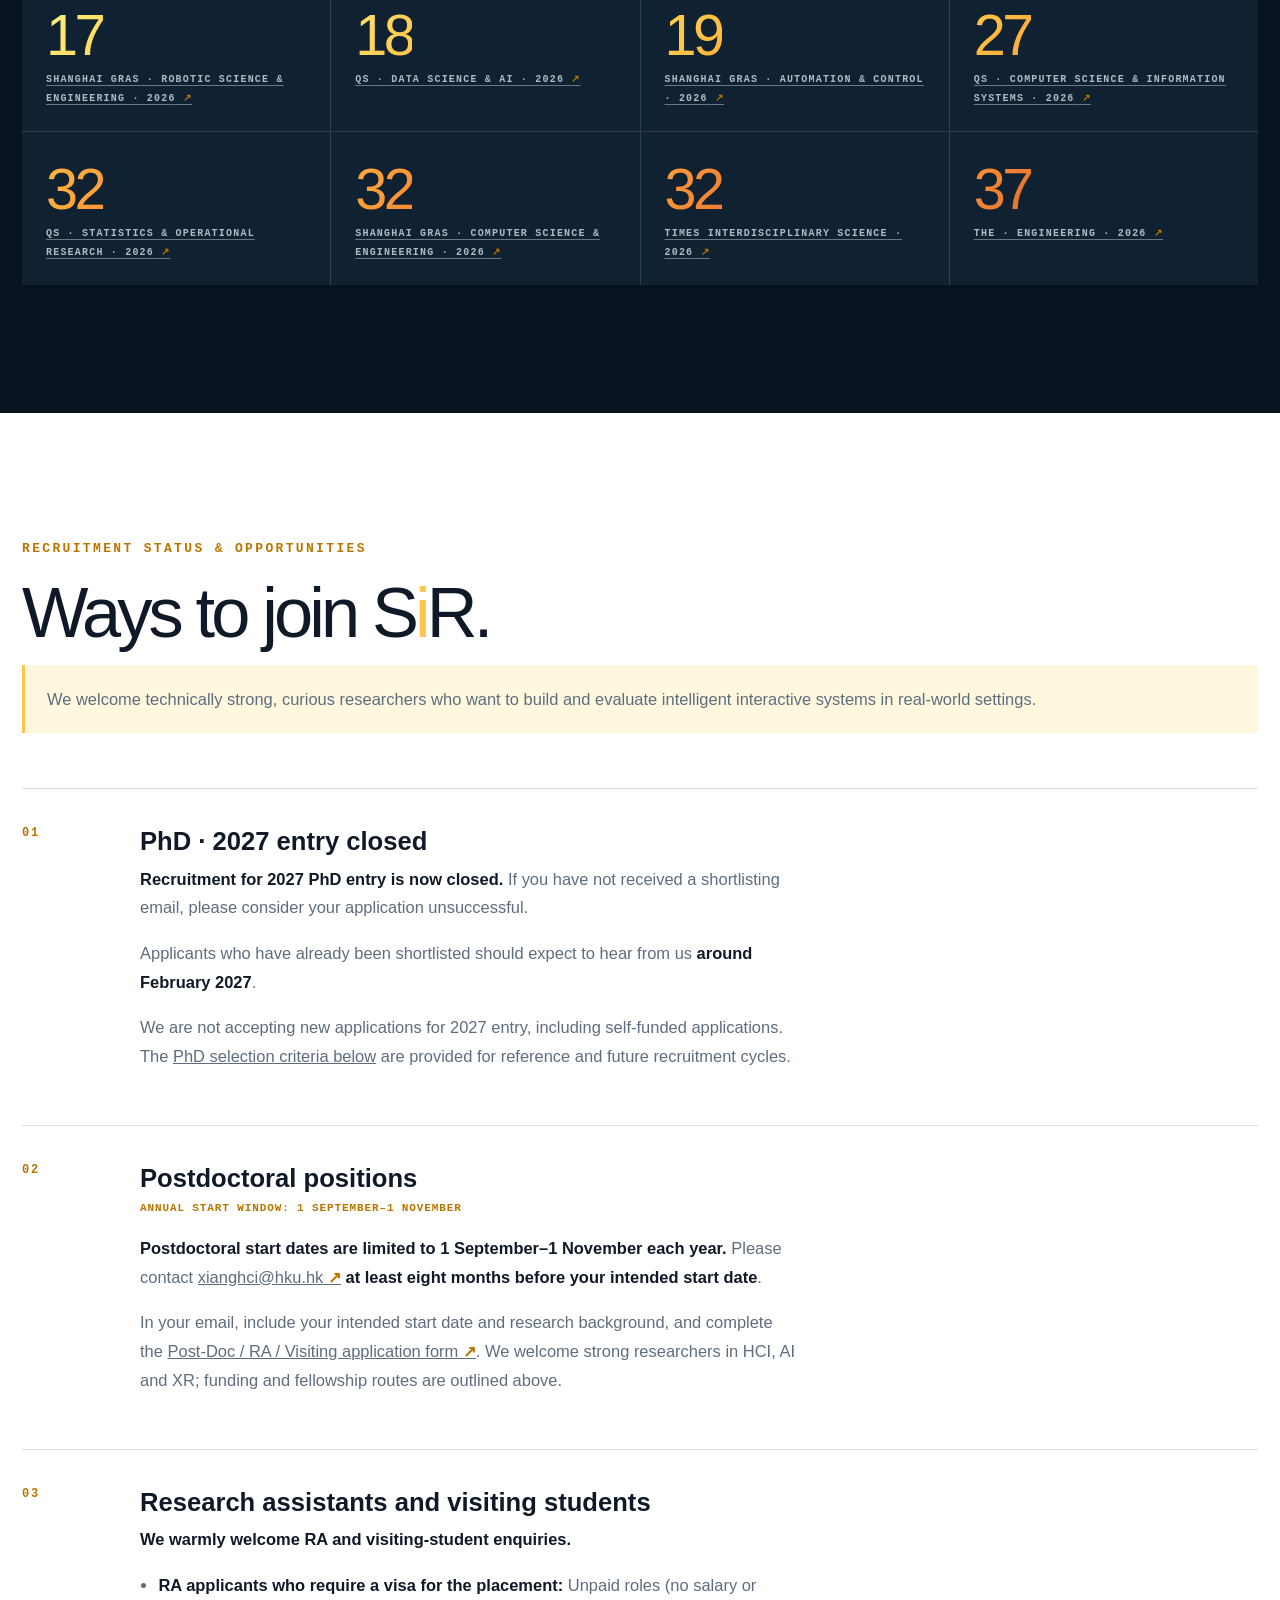
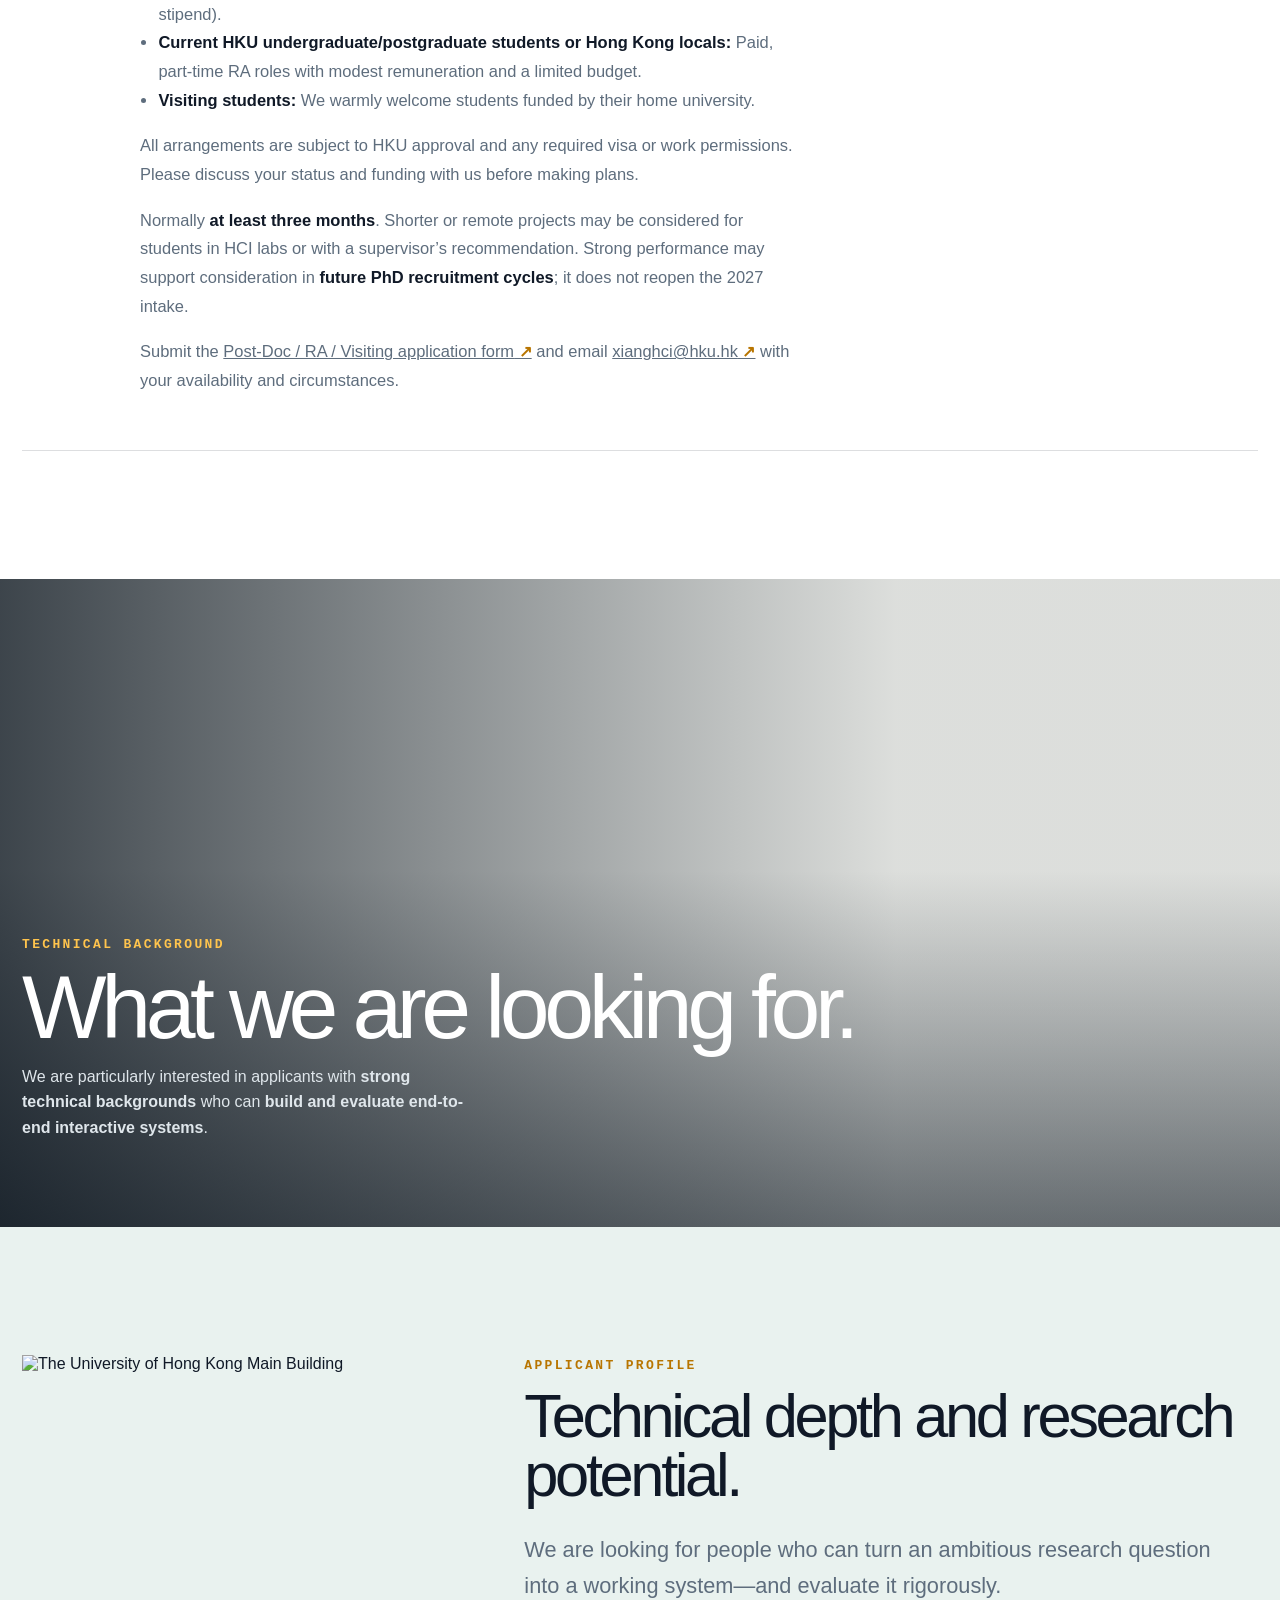
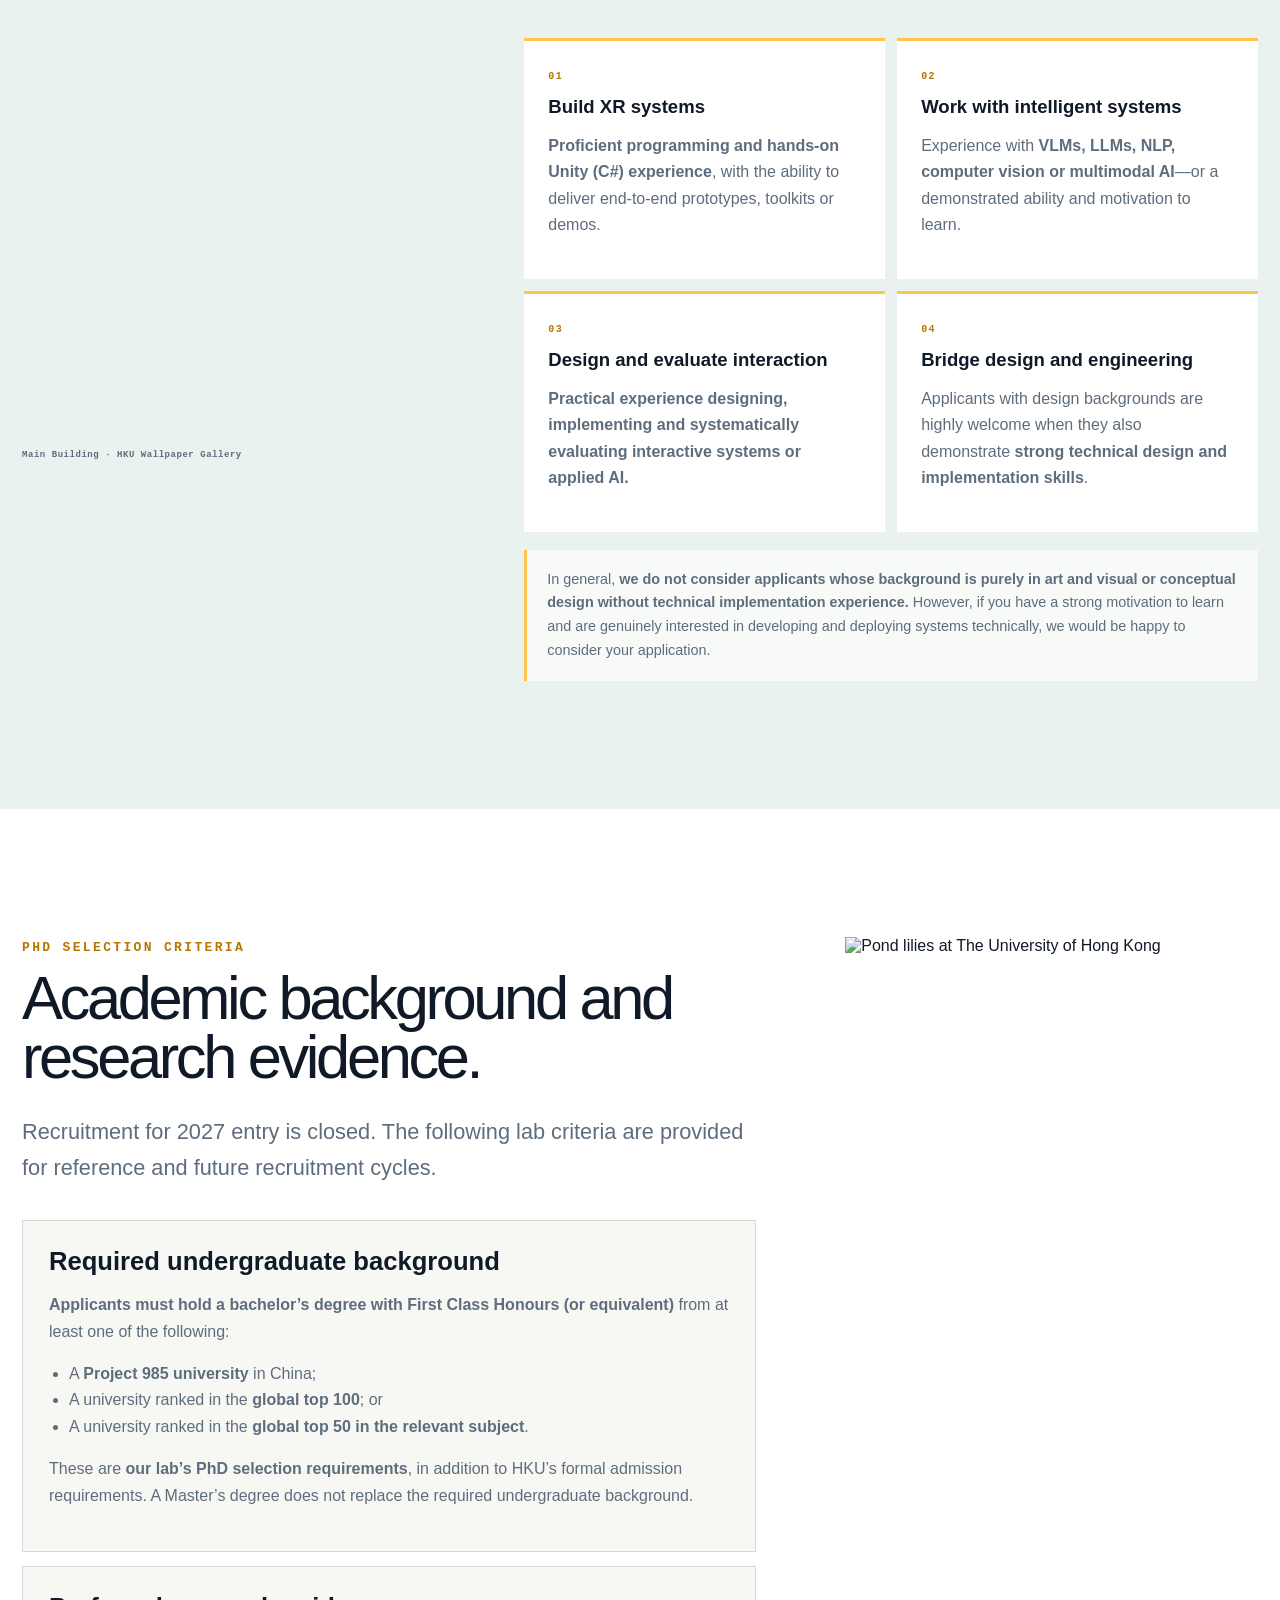
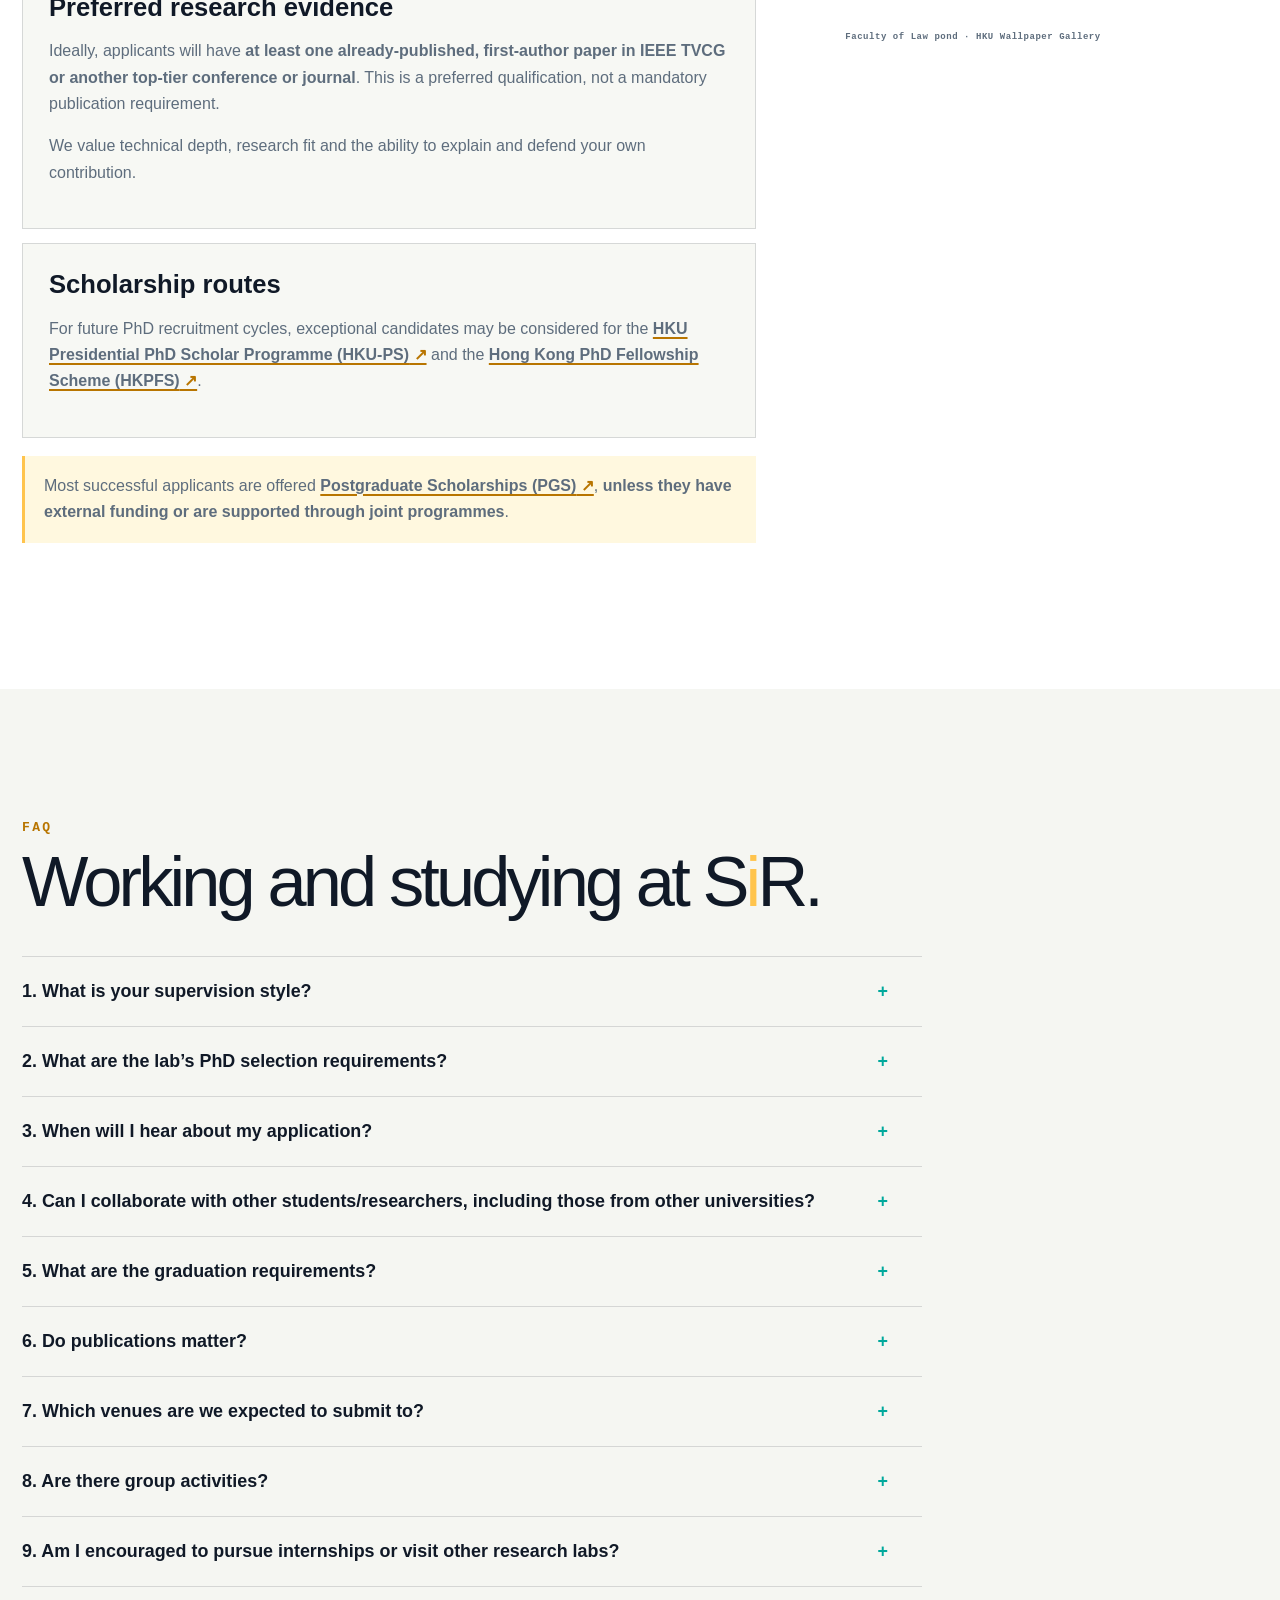
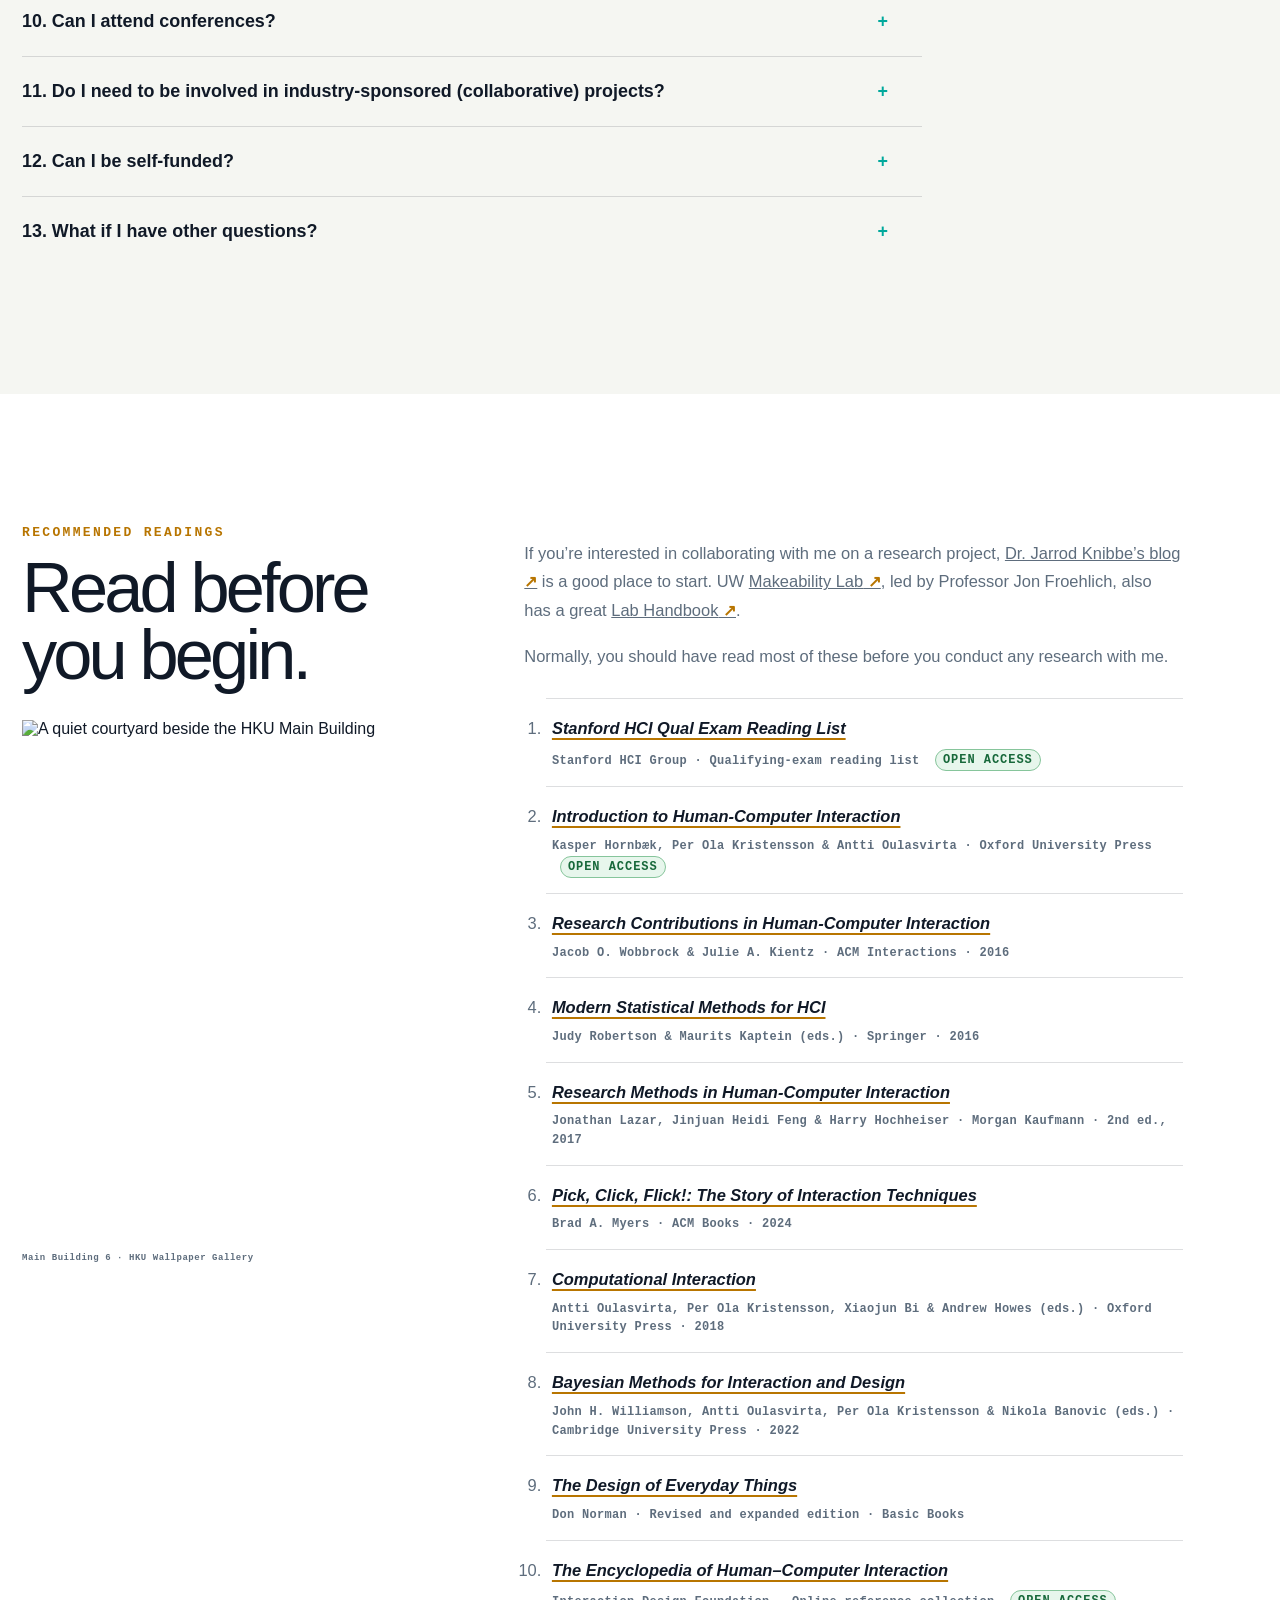
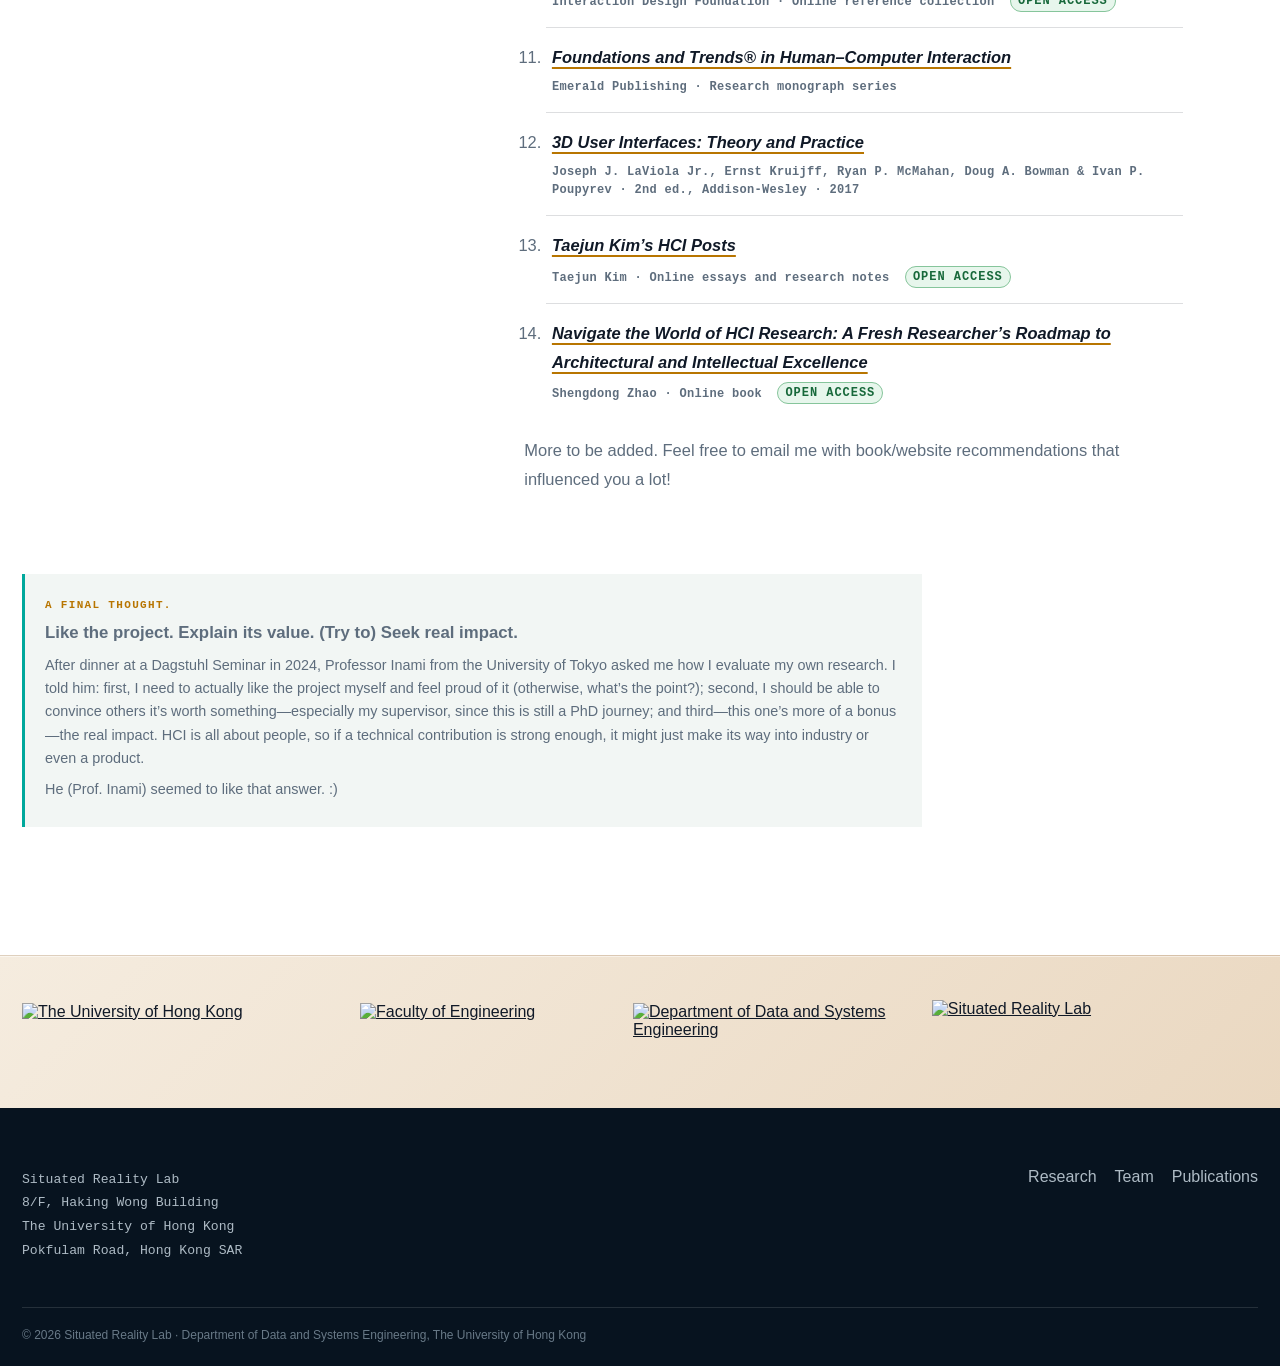
==== commit 910325d7: "Close 2027 PhD recruitment and clarify researcher eligibility and start dates" ====
--- a/join-us/index.html
+++ b/join-us/index.html
@@ -1,20 +1,20 @@
-<!doctype html><html lang="en"><head><meta charset="utf-8"><meta name="viewport" content="width=device-width,initial-scale=1"><base href="../"><title>Join Us — SiR@HKU</title><meta name="description" content="PhD, postdoctoral, RA and visiting opportunities at the Situated Reality Lab, HKU."><link rel="canonical" href="https://www.situated-reality.org/join-us"><link rel="icon" href="assets/brand/favicon.png"><link rel="stylesheet" href="site.css?v=20261017-news-team"></head><body class="join-page">
+<!doctype html><html lang="en"><head><meta charset="utf-8"><meta name="viewport" content="width=device-width,initial-scale=1"><base href="../"><title>Join Us — SiR@HKU</title><meta name="description" content="2027 PhD recruitment is closed. Postdoctoral, research assistant and home-university-funded visiting opportunities at SiR, HKU."><link rel="canonical" href="https://www.situated-reality.org/join-us"><link rel="icon" href="assets/brand/favicon.png"><link rel="stylesheet" href="site.css?v=20261125-recruitment"></head><body class="join-page">
 <header class="site-head"><a class="site-brand" href="index.html"><img src="assets/brand/sir-full-white.png" alt="Situated Reality Lab at HKU"></a><button class="nav-toggle" aria-expanded="false" aria-label="Open navigation">☰</button><nav class="site-nav" aria-label="Primary"><a href="index.html">About</a><a href="team.html">Team</a><a href="research.html">Research</a><a href="publications.html">Publications</a><a href="teaching.html">Teaching</a><a class="join-pill" href="/join-us" aria-current="page">Join us</a></nav></header>
-<main><section class="campus-hero"><img src="assets/campus/hku-campus-sign.webp" alt="The University of Hong Kong name and crest on the campus brick wall"><div class="hero-copy"><span class="eyebrow">Join SiR@HKU</span><h1>Build what <span class="text-accent">reality</span> needs next.</h1><p>PhD, postdoctoral, research assistant and visiting opportunities at the Situated Reality Lab.</p></div><small class="photo-credit">HKU Campus · SiR Lab photo collection</small></section>
-<section class="section section--tint"><div class="section-grid"><div><span class="eyebrow">Recruitment status</span><h2>We are actively recruiting.</h2></div><div class="status-card prose reveal"><p><strong>We invite applications for:</strong></p><ul class="recruitment-call"><li>1–2 fully funded PhD positions <span>(starting in 2027)</span></li><li>1–2 fully funded postdoctoral positions <span>(starting in 2027)</span></li></ul><p>Our research lies at the intersection of <strong>HCI, AI, and XR</strong>, with current interests in intelligent interactive systems, multimodal and embodied AI, spatial intelligence, and human–AI interaction for XR and smart glasses.</p><aside class="hkpfs-notice"><strong>Planning to apply for HKPFS?</strong> Please email <a href="mailto:xianghci@hku.hk">xianghci@hku.hk</a> and complete the <a href="https://forms.gle/eEtXrfE4wuQjMP8F6" target="_blank" rel="noreferrer">PhD application form</a> <strong>before 1 November 2026 (Hong Kong time)</strong> for early review. This is our lab’s contact deadline, not the official HKPFS application deadline.</aside></div></div></section>
-<section class="section section--dark why-join"><div class="why-join__intro"><div><span class="eyebrow">Why join us</span><h2>Research with support. Build for impact.</h2></div><div class="why-join__context reveal"><p>The <a href="https://www.hku.hk/" target="_blank" rel="noreferrer">University of Hong Kong (HKU)</a> is one of the world’s leading research universities, with a highly international academic community and strong support for interdisciplinary research. The <a href="https://www.dase.hku.hk/" target="_blank" rel="noreferrer">Department of Data and Systems Engineering</a> brings together expertise in AI, data science, systems engineering, HCI, robotics, and automation.</p><p>HKU’s <a href="https://vision2026-2035.hku.hk/" target="_blank" rel="noreferrer">Vision for 2026–2035</a> connects teaching and learning, research, and knowledge exchange under a shared ambition: <strong>Leadership for Impact</strong>. That is a natural home for our aim to turn situated intelligence into systems that matter beyond the lab. The figures below draw on HKU’s <a href="https://www.cpao.hku.hk/firstandforemost/rankings" target="_blank" rel="noreferrer">First and Foremost institutional record</a> and the linked ranking providers. Rankings reviewed on 17 October 2026; each entry shows its published edition. QS Asia is a regional ranking; the other figures below are global positions.</p></div></div><div class="why-join__showcase"><figure class="why-join__visual reveal"><img src="assets/hku/our-enabling-platform.jpg" alt="Golden shower trees framing a building on the HKU campus"><figcaption>Our Enabling Platform · HKU Vision 2026–2035</figcaption></figure><div class="why-join__funding reveal"><span class="micro-label">Funding pathways</span><h3>Supported routes from PhD to early career.</h3><div class="funding-paths"><article><span>PhD</span><h4>Fully funded study</h4><p>Successful candidates are normally supported through <a href="https://gradsch.hku.hk/prospective_students/fees_scholarships_and_financial_support/postgraduate_scholarships" target="_blank" rel="noreferrer">Postgraduate Scholarships (PGS)</a>. Exceptional applicants may also compete for the <a href="https://gradsch.hku.hk/prospective_students/fees_scholarships_and_financial_support/hku_presidential_phd_scholar_programme" target="_blank" rel="noreferrer">HKU Presidential PhD Scholar Programme (HKU-PS)</a> and the <a href="https://gradsch.hku.hk/prospective_students/fees_scholarships_and_financial_support/hong_kong_phd_fellowship_scheme" target="_blank" rel="noreferrer">Hong Kong PhD Fellowship Scheme (HKPFS)</a>.</p><p>In limited cases, we also consider self-funded PhD study. Please see <a href="/join-us/#faq-12">FAQ #12</a> for details.</p></article><article><span>Postdoctoral</span><h4>Projects and fellowships</h4><p>Alongside regular project funding, outstanding early-career researchers can pursue the <a href="https://www.ugc.edu.hk/eng/rgc/funding_opport/jrfs/" target="_blank" rel="noreferrer">RGC Junior Research Fellow (JRF) Scheme</a> and the <a href="https://www.rss.hku.hk/" target="_blank" rel="noreferrer">HKU Presidential Research Assistant Professor (PRAP) position</a>.</p></article></div></div></div><h3 class="rankings-heading">University rankings</h3><div class="kpi-row why-join__rankings why-join__rankings--university reveal"><div class="kpi"><b>1</b><span><a href="https://www.cpao.hku.hk/firstandforemost/rankings" target="_blank" rel="noreferrer">QS Asia · 2026</a></span></div><div class="kpi"><b>11</b><span><a href="https://www.cpao.hku.hk/firstandforemost/rankings" target="_blank" rel="noreferrer">QS World · 2027</a></span></div><div class="kpi"><b>33</b><span><a href="https://www.cpao.hku.hk/firstandforemost/rankings" target="_blank" rel="noreferrer">THE World · 2027</a></span></div><div class="kpi"><b>40</b><span><a href="https://www.usnews.com/education/best-global-universities/university-of-hong-kong-505046" target="_blank" rel="noreferrer">U.S. News Global · 2026–27</a></span></div><div class="kpi"><b>62</b><span><a href="https://www.shanghairanking.com/universities/the-university-of-hong-kong" target="_blank" rel="noreferrer">Shanghai ARWU · 2026</a></span></div></div><h3 class="rankings-heading">Selected global subject and interdisciplinary rankings</h3><div class="kpi-row why-join__rankings reveal"><div class="kpi"><b>17</b><span><a href="https://www.shanghairanking.com/universities/the-university-of-hong-kong" target="_blank" rel="noreferrer">Shanghai GRAS · Robotic Science &amp; Engineering · 2026</a></span></div><div class="kpi"><b>18</b><span><a href="https://www.dase.hku.hk/events/hku-leads-hong-kong-in-data-science-ranked-18th-globally-in-qs-2026" target="_blank" rel="noreferrer">QS · Data Science &amp; AI · 2026</a></span></div><div class="kpi"><b>19</b><span><a href="https://www.shanghairanking.com/universities/the-university-of-hong-kong" target="_blank" rel="noreferrer">Shanghai GRAS · Automation &amp; Control · 2026</a></span></div><div class="kpi"><b>27</b><span><a href="https://ece.hku.hk/about/" target="_blank" rel="noreferrer">QS · Computer Science &amp; Information Systems · 2026</a></span></div><div class="kpi"><b>32</b><span><a href="https://ai.hku.hk/news-events/news-and-announcements/hku-cds-leads-hong-kong-in-qs-subject-rankings-2026-for-data-science-ai-and-computer-science-area" target="_blank" rel="noreferrer">QS · Statistics &amp; Operational Research · 2026</a></span></div><div class="kpi"><b>32</b><span><a href="https://www.shanghairanking.com/universities/the-university-of-hong-kong" target="_blank" rel="noreferrer">Shanghai GRAS · Computer Science &amp; Engineering · 2026</a></span></div><div class="kpi"><b>32</b><span><a href="https://www.cpao.hku.hk/firstandforemost/rankings" target="_blank" rel="noreferrer">Times Interdisciplinary Science · 2026</a></span></div><div class="kpi"><b>37</b><span><a href="https://www.timeshighereducation.com/world-university-rankings/university-hong-kong" target="_blank" rel="noreferrer">THE · Engineering · 2026</a></span></div></div></section>
-<section class="section section--white" id="positions"><div class="opening-intro"><span class="eyebrow">Open positions</span><h2>Ways to join S<span class="sir-i">i</span>R.</h2><aside class="opening-note">We welcome technically strong, curious researchers who want to build and evaluate intelligent interactive systems in real-world settings.</aside></div><div class="opening-list reveal">
-<article class="opening-row"><span class="opening-index">01</span><div class="prose"><h3>PhD positions</h3><p class="opening-meta">1–2 fully funded positions · Starting in 2027</p><p>Applications are open. Complete the <a href="https://forms.gle/eEtXrfE4wuQjMP8F6" target="_blank" rel="noreferrer">PhD application form</a> and email <a href="mailto:xianghci@hku.hk">xianghci@hku.hk</a> with your <strong>CV, GPA and a brief cover letter</strong> explaining your research experience and fit with <a href="research.html">our work</a>.</p><p><strong>HKPFS applicants: email and submit the form before 1 November 2026 (Hong Kong time)</strong> for early review. Other PhD applications remain welcome.</p><p>Start dates are flexible. Self-funded study is considered only in limited cases; see <a href="/join-us/#faq-12">FAQ #12</a>.</p></div></article>
-<article class="opening-row"><span class="opening-index">02</span><div class="prose"><h3>Postdoctoral positions</h3><p class="opening-meta">1–2 fully funded positions · Starting in 2027</p><p>Apply through the <a href="https://forms.gle/y2c8D5SQDq1c2nBt6" target="_blank" rel="noreferrer">Post-Doc / RA / Visiting application form</a>. We welcome strong researchers in HCI, AI and XR; project funding and fellowship routes are outlined above. For questions, email <a href="mailto:xianghci@hku.hk">xianghci@hku.hk</a>.</p></div></article>
-<article class="opening-row"><span class="opening-index">03</span><div class="prose"><h3>Research assistants and visitors</h3><ul><li><strong>Voluntary RA — unpaid (no salary or stipend):</strong> Very limited places for exceptional candidates, with preference for current HKU students.</li><li><strong>Visiting students and researchers:</strong> We welcome funded visitors from other institutions.</li></ul><p>Normally <strong>at least three months</strong>. Shorter or remote projects may be considered for students in HCI labs or with a supervisor’s recommendation. Strong performance may support future PhD consideration.</p><p>Submit the <a href="https://forms.gle/y2c8D5SQDq1c2nBt6" target="_blank" rel="noreferrer">Post-Doc / RA / Visiting application form</a>.</p></div></article>
+<main><section class="campus-hero"><img src="assets/campus/hku-campus-sign.webp" alt="The University of Hong Kong name and crest on the campus brick wall"><div class="hero-copy"><span class="eyebrow">Join SiR@HKU</span><h1>Build what <span class="text-accent">reality</span> needs next.</h1><p>2027 PhD recruitment is closed. Explore postdoctoral, research assistant and home-university-funded visiting opportunities.</p></div><small class="photo-credit">HKU Campus · SiR Lab photo collection</small></section>
+<section class="section section--tint" id="recruitment-status"><div class="section-grid"><div><span class="eyebrow">Recruitment update · 25 November 2026</span><h2>2027 PhD recruitment is closed.</h2></div><div class="status-card prose reveal"><p><strong>Recruitment for 2027 PhD entry is now closed.</strong> If you have not received a shortlisting email, please consider your application unsuccessful.</p><p>Applicants who have already been shortlisted should expect to hear from us <strong>around February 2027</strong>.</p><p>We continue to welcome <strong>postdoctoral enquiries, research assistants and visiting students funded by their home university</strong>. Please check the timing, funding and eligibility details <a href="/join-us/#positions">below</a>.</p><p>Our research lies at the intersection of <strong>HCI, AI and XR</strong>, including intelligent interactive systems, multimodal and embodied AI, spatial intelligence, and human–AI interaction for XR and smart glasses.</p></div></div></section>
+<section class="section section--dark why-join"><div class="why-join__intro"><div><span class="eyebrow">Why join us</span><h2>Research with support. Build for impact.</h2></div><div class="why-join__context reveal"><p>The <a href="https://www.hku.hk/" target="_blank" rel="noreferrer">University of Hong Kong (HKU)</a> is one of the world’s leading research universities, with a highly international academic community and strong support for interdisciplinary research. The <a href="https://www.dase.hku.hk/" target="_blank" rel="noreferrer">Department of Data and Systems Engineering</a> brings together expertise in AI, data science, systems engineering, HCI, robotics, and automation.</p><p>HKU’s <a href="https://vision2026-2035.hku.hk/" target="_blank" rel="noreferrer">Vision for 2026–2035</a> connects teaching and learning, research, and knowledge exchange under a shared ambition: <strong>Leadership for Impact</strong>. That is a natural home for our aim to turn situated intelligence into systems that matter beyond the lab. The figures below draw on HKU’s <a href="https://www.cpao.hku.hk/firstandforemost/rankings" target="_blank" rel="noreferrer">First and Foremost institutional record</a> and the linked ranking providers. Rankings reviewed on 17 October 2026; each entry shows its published edition. QS Asia is a regional ranking; the other figures below are global positions.</p></div></div><div class="why-join__showcase"><figure class="why-join__visual reveal"><img src="assets/hku/our-enabling-platform.jpg" alt="Golden shower trees framing a building on the HKU campus"><figcaption>Our Enabling Platform · HKU Vision 2026–2035</figcaption></figure><div class="why-join__funding reveal"><span class="micro-label">Funding pathways</span><h3>Supported routes from PhD to early career.</h3><div class="funding-paths"><article><span>PhD</span><h4>Funding for future PhD intakes</h4><p>Recruitment for 2027 entry is closed. In future recruitment cycles, successful candidates are normally supported through <a href="https://gradsch.hku.hk/prospective_students/fees_scholarships_and_financial_support/postgraduate_scholarships" target="_blank" rel="noreferrer">Postgraduate Scholarships (PGS)</a>. Exceptional applicants may also compete for the <a href="https://gradsch.hku.hk/prospective_students/fees_scholarships_and_financial_support/hku_presidential_phd_scholar_programme" target="_blank" rel="noreferrer">HKU Presidential PhD Scholar Programme (HKU-PS)</a> and the <a href="https://gradsch.hku.hk/prospective_students/fees_scholarships_and_financial_support/hong_kong_phd_fellowship_scheme" target="_blank" rel="noreferrer">Hong Kong PhD Fellowship Scheme (HKPFS)</a>.</p><p>Self-funded PhD study may be considered in limited cases in future recruitment cycles; 2027 recruitment is closed for all funding routes. Please see <a href="/join-us/#faq-12">FAQ #12</a> for details.</p></article><article><span>Postdoctoral</span><h4>Projects and fellowships</h4><p>Alongside regular project funding, outstanding early-career researchers can pursue the <a href="https://www.ugc.edu.hk/eng/rgc/funding_opport/jrfs/" target="_blank" rel="noreferrer">RGC Junior Research Fellow (JRF) Scheme</a> and the <a href="https://www.rss.hku.hk/" target="_blank" rel="noreferrer">HKU Presidential Research Assistant Professor (PRAP) position</a>.</p></article></div></div></div><h3 class="rankings-heading">University rankings</h3><div class="kpi-row why-join__rankings why-join__rankings--university reveal"><div class="kpi"><b>1</b><span><a href="https://www.cpao.hku.hk/firstandforemost/rankings" target="_blank" rel="noreferrer">QS Asia · 2026</a></span></div><div class="kpi"><b>11</b><span><a href="https://www.cpao.hku.hk/firstandforemost/rankings" target="_blank" rel="noreferrer">QS World · 2027</a></span></div><div class="kpi"><b>33</b><span><a href="https://www.cpao.hku.hk/firstandforemost/rankings" target="_blank" rel="noreferrer">THE World · 2027</a></span></div><div class="kpi"><b>40</b><span><a href="https://www.usnews.com/education/best-global-universities/university-of-hong-kong-505046" target="_blank" rel="noreferrer">U.S. News Global · 2026–27</a></span></div><div class="kpi"><b>62</b><span><a href="https://www.shanghairanking.com/universities/the-university-of-hong-kong" target="_blank" rel="noreferrer">Shanghai ARWU · 2026</a></span></div></div><h3 class="rankings-heading">Selected global subject and interdisciplinary rankings</h3><div class="kpi-row why-join__rankings reveal"><div class="kpi"><b>17</b><span><a href="https://www.shanghairanking.com/universities/the-university-of-hong-kong" target="_blank" rel="noreferrer">Shanghai GRAS · Robotic Science &amp; Engineering · 2026</a></span></div><div class="kpi"><b>18</b><span><a href="https://www.dase.hku.hk/events/hku-leads-hong-kong-in-data-science-ranked-18th-globally-in-qs-2026" target="_blank" rel="noreferrer">QS · Data Science &amp; AI · 2026</a></span></div><div class="kpi"><b>19</b><span><a href="https://www.shanghairanking.com/universities/the-university-of-hong-kong" target="_blank" rel="noreferrer">Shanghai GRAS · Automation &amp; Control · 2026</a></span></div><div class="kpi"><b>27</b><span><a href="https://ece.hku.hk/about/" target="_blank" rel="noreferrer">QS · Computer Science &amp; Information Systems · 2026</a></span></div><div class="kpi"><b>32</b><span><a href="https://ai.hku.hk/news-events/news-and-announcements/hku-cds-leads-hong-kong-in-qs-subject-rankings-2026-for-data-science-ai-and-computer-science-area" target="_blank" rel="noreferrer">QS · Statistics &amp; Operational Research · 2026</a></span></div><div class="kpi"><b>32</b><span><a href="https://www.shanghairanking.com/universities/the-university-of-hong-kong" target="_blank" rel="noreferrer">Shanghai GRAS · Computer Science &amp; Engineering · 2026</a></span></div><div class="kpi"><b>32</b><span><a href="https://www.cpao.hku.hk/firstandforemost/rankings" target="_blank" rel="noreferrer">Times Interdisciplinary Science · 2026</a></span></div><div class="kpi"><b>37</b><span><a href="https://www.timeshighereducation.com/world-university-rankings/university-hong-kong" target="_blank" rel="noreferrer">THE · Engineering · 2026</a></span></div></div></section>
+<section class="section section--white" id="positions"><div class="opening-intro"><span class="eyebrow">Recruitment status &amp; opportunities</span><h2>Ways to join S<span class="sir-i">i</span>R.</h2><aside class="opening-note">We welcome technically strong, curious researchers who want to build and evaluate intelligent interactive systems in real-world settings.</aside></div><div class="opening-list reveal">
+<article class="opening-row" id="phd"><span class="opening-index">01</span><div class="prose"><h3>PhD · 2027 entry closed</h3><p><strong>Recruitment for 2027 PhD entry is now closed.</strong> If you have not received a shortlisting email, please consider your application unsuccessful.</p><p>Applicants who have already been shortlisted should expect to hear from us <strong>around February 2027</strong>.</p><p>We are not accepting new applications for 2027 entry, including self-funded applications. The <a href="/join-us/#phd-criteria">PhD selection criteria below</a> are provided for reference and future recruitment cycles.</p></div></article>
+<article class="opening-row" id="postdoc"><span class="opening-index">02</span><div class="prose"><h3>Postdoctoral positions</h3><p class="opening-meta">Annual start window: 1 September–1 November</p><p><strong>Postdoctoral start dates are limited to 1 September–1 November each year.</strong> Please contact <a href="mailto:xianghci@hku.hk">xianghci@hku.hk</a> <strong>at least eight months before your intended start date</strong>.</p><p>In your email, include your intended start date and research background, and complete the <a href="https://forms.gle/y2c8D5SQDq1c2nBt6" target="_blank" rel="noreferrer">Post-Doc / RA / Visiting application form</a>. We welcome strong researchers in HCI, AI and XR; funding and fellowship routes are outlined above.</p></div></article>
+<article class="opening-row" id="ra-visiting"><span class="opening-index">03</span><div class="prose"><h3>Research assistants and visiting students</h3><p><strong>We warmly welcome RA and visiting-student enquiries.</strong></p><ul><li><strong>RA applicants who require a visa for the placement:</strong> Unpaid roles (no salary or stipend).</li><li><strong>Current HKU undergraduate/postgraduate students or Hong Kong locals:</strong> Paid, part-time RA roles with modest remuneration and a limited budget.</li><li><strong>Visiting students:</strong> We warmly welcome students funded by their home university.</li></ul><p>All arrangements are subject to HKU approval and any required visa or work permissions. Please discuss your status and funding with us before making plans.</p><p>Normally <strong>at least three months</strong>. Shorter or remote projects may be considered for students in HCI labs or with a supervisor’s recommendation. Strong performance may support consideration in <strong>future PhD recruitment cycles</strong>; it does not reopen the 2027 intake.</p><p>Submit the <a href="https://forms.gle/y2c8D5SQDq1c2nBt6" target="_blank" rel="noreferrer">Post-Doc / RA / Visiting application form</a> and email <a href="mailto:xianghci@hku.hk">xianghci@hku.hk</a> with your availability and circumstances.</p></div></article>
 </div></section>
 <section class="campus-break"><img src="assets/campus/run-run-shaw.webp" alt="Run Run Shaw Building at HKU"><div class="campus-break__copy reveal"><span class="eyebrow">Technical background</span><h2>What we are looking for.</h2><p>We are particularly interested in applicants with <strong>strong technical backgrounds</strong> who can <strong>build and evaluate end-to-end interactive systems</strong>.</p></div></section>
 <section class="section section--tint join-feature"><figure class="join-feature__media reveal"><img src="assets/campus/main-building-4.webp" alt="The University of Hong Kong Main Building"><figcaption>Main Building · HKU Wallpaper Gallery</figcaption></figure><div class="join-feature__content"><span class="eyebrow">Applicant profile</span><h2>Technical depth and research potential.</h2><p class="lede">We are looking for people who can turn an ambitious research question into a working system—and evaluate it rigorously.</p><div class="capability-grid reveal"><article><span>01</span><h3>Build XR systems</h3><p><strong>Proficient programming and hands-on Unity (C#) experience</strong>, with the ability to deliver end-to-end prototypes, toolkits or demos.</p></article><article><span>02</span><h3>Work with intelligent systems</h3><p>Experience with <strong>VLMs, LLMs, NLP, computer vision or multimodal AI</strong>—or a demonstrated ability and motivation to learn.</p></article><article><span>03</span><h3>Design and evaluate interaction</h3><p><strong>Practical experience designing, implementing and systematically evaluating interactive systems or applied AI.</strong></p></article><article><span>04</span><h3>Bridge design and engineering</h3><p>Applicants with design backgrounds are highly welcome when they also demonstrate <strong>strong technical design and implementation skills</strong>.</p></article></div><aside class="profile-note">In general, <strong>we do not consider applicants whose background is purely in art and visual or conceptual design without technical implementation experience.</strong> However, if you have a strong motivation to learn and are genuinely interested in developing and deploying systems technically, we would be happy to consider your application.</aside></div></section>
-<section class="section section--white join-feature join-feature--reverse"><div class="join-feature__content"><span class="eyebrow">Funding & admission</span><h2>Scholarships and expectations.</h2><p class="lede">Strong applicants combine academic preparation with clear research potential, technical depth and a compelling reason to pursue the work.</p><div class="admission-cards reveal"><article><h3>Competitive fellowships</h3><p><strong>HKPFS early review:</strong> Please email us and complete the PhD form before <strong>1 November 2026</strong>; see <a href="/join-us/#positions">application instructions</a>.</p><p>Exceptionally qualified PhD applicants are strongly encouraged to apply for the <a href="https://gradsch.hku.hk/prospective_students/fees_scholarships_and_financial_support/hku_presidential_phd_scholar_programme" target="_blank" rel="noreferrer">HKU Presidential PhD Scholar Programme (HKU-PS)</a> and the <a href="https://gradsch.hku.hk/prospective_students/fees_scholarships_and_financial_support/hong_kong_phd_fellowship_scheme" target="_blank" rel="noreferrer">Hong Kong PhD Fellowship Scheme (HKPFS)</a>.</p><p>Competitive candidates typically demonstrate an <strong>outstanding undergraduate record—often within the top 10%</strong>—together with strong research experience and/or publications in leading venues.</p></article><article><h3>Academic preparation</h3><p>Applicants are generally expected to hold a <strong>Bachelor’s degree with First Class Honours (above 3.7/4.0)</strong>, preferably with research experience; or an <strong>Upper Second Class Honours degree (above 3.3/4.0) together with a research-oriented Master’s degree awarded with merit or distinction</strong>.</p><p>For applicants from Mainland China, receiving the <strong>National Scholarship (国家奖学金) at a top 985 university</strong> is highly advantageous, alongside a strong EECS background, research proposal and relevant experience.</p></article></div><p class="funding-note">Most successful applicants are offered <a href="https://gradsch.hku.hk/prospective_students/fees_scholarships_and_financial_support/postgraduate_scholarships" target="_blank" rel="noreferrer">Postgraduate Scholarships (PGS)</a>, <strong>unless they have external funding or are supported through joint programmes</strong>.</p></div><figure class="join-feature__media reveal"><img src="assets/campus/law-pond.webp" alt="Pond lilies at The University of Hong Kong"><figcaption>Faculty of Law pond · HKU Wallpaper Gallery</figcaption></figure></section>
+<section class="section section--white join-feature join-feature--reverse" id="phd-criteria"><div class="join-feature__content"><span class="eyebrow">PhD selection criteria</span><h2>Academic background and research evidence.</h2><p class="lede">Recruitment for 2027 entry is closed. The following lab criteria are provided for reference and future recruitment cycles.</p><div class="admission-cards reveal"><article><h3>Required undergraduate background</h3><p><strong>Applicants must hold a bachelor’s degree with First Class Honours (or equivalent)</strong> from at least one of the following:</p><ul><li>A <strong>Project 985 university</strong> in China;</li><li>A university ranked in the <strong>global top 100</strong>; or</li><li>A university ranked in the <strong>global top 50 in the relevant subject</strong>.</li></ul><p>These are <strong>our lab’s PhD selection requirements</strong>, in addition to HKU’s formal admission requirements. A Master’s degree does not replace the required undergraduate background.</p></article><article><h3>Preferred research evidence</h3><p>Ideally, applicants will have <strong>at least one already-published, first-author paper in IEEE TVCG or another top-tier conference or journal</strong>. This is a preferred qualification, not a mandatory publication requirement.</p><p>We value technical depth, research fit and the ability to explain and defend your own contribution.</p></article><article><h3>Scholarship routes</h3><p>For future PhD recruitment cycles, exceptional candidates may be considered for the <a href="https://gradsch.hku.hk/prospective_students/fees_scholarships_and_financial_support/hku_presidential_phd_scholar_programme" target="_blank" rel="noreferrer">HKU Presidential PhD Scholar Programme (HKU-PS)</a> and the <a href="https://gradsch.hku.hk/prospective_students/fees_scholarships_and_financial_support/hong_kong_phd_fellowship_scheme" target="_blank" rel="noreferrer">Hong Kong PhD Fellowship Scheme (HKPFS)</a>.</p></article></div><p class="funding-note">Most successful applicants are offered <a href="https://gradsch.hku.hk/prospective_students/fees_scholarships_and_financial_support/postgraduate_scholarships" target="_blank" rel="noreferrer">Postgraduate Scholarships (PGS)</a>, <strong>unless they have external funding or are supported through joint programmes</strong>.</p></div><figure class="join-feature__media reveal"><img src="assets/campus/law-pond.webp" alt="Pond lilies at The University of Hong Kong"><figcaption>Faculty of Law pond · HKU Wallpaper Gallery</figcaption></figure></section>
 <section class="section" id="faq"><span class="eyebrow join-label">FAQ</span><h2>Working and studying at S<span class="sir-i">i</span>R.</h2><div class="faq reveal">
 <details><summary>1. What is your supervision style?</summary><p>I would closely support most <strong>first- and second-year students</strong> to help establish strong research habits and a solid foundation. As you progress and gain confidence, I gradually transition to a more hands-off approach, encouraging independence and ownership of your research. <strong>I will not continuously supply ideas for your PhD project.</strong> Although I will be closely involved in discussions, the PhD is not meant to be a process of executing pre-assigned tasks. You are encouraged to develop your own research direction and articulate why it is valuable.</p><p>Above all, my job is to support your success in your future career—a principle my own PhD supervisor shared with me when I joined Cambridge—and I will do my best to help make that happen. I also strongly value diversity, equality, and inclusion. If you have any concerns, please raise them: see it, say it, sorted!</p></details>
-<details><summary>2. Are there any specific requirements for PhD admissions? Do I need an outstanding GPA or many publications?</summary><p>I do not personally place strong emphasis on GPA or publication counts alone. However, <strong>the University has formal eligibility requirements that must be satisfied</strong>. In general, we expect applicants to demonstrate a strong undergraduate academic background, typically <strong>within the top 10% of an EECS (or closely related) programme at a well-recognised university (for example, top 20 in China)</strong>. That said, I care far more about research potential, technical depth, creativity, curiosity, and long-term research fit than raw GPA numbers.</p><p><strong>Applicants whose undergraduate degree classification falls below an Upper Second Class Honours standard (&lt;3.3/4.0 GPA equivalent) would NOT meet the minimum requirement for enrolment.</strong></p><p>Naturally, strong publications and excellent academic records can be advantageous, particularly when applying for competitive fellowships and scholarships such as <strong>HKU-PS or HKPFS</strong>, as they help demonstrate research capability and potential. However, I strongly discourage publishing simply to increase the number of papers on your CV. I do not primarily evaluate applicants based on venue prestige or publication count alone.</p><p>What matters most to me is whether you genuinely understand the work you have done, can clearly articulate your thinking, and take pride in your research. If you have publications or projects (which are certainly a plus), I will usually read them carefully and ask both high-level conceptual questions and technical implementation questions during interviews.</p><p>Again, <strong>having a CHI paper or any top-tier publication is absolutely NOT a prerequisite</strong>. What matters far more is your willingness to learn deeply, think critically, work independently, and commit to doing meaningful and high-quality research over the long term.</p></details>
-<details><summary>3. Can I discuss my application with you?</summary><p>If you have submitted your application via the form, <strong>I will review all materials every two weeks</strong>. <strong>If you haven’t heard from me for more than 1 month, please assume your application has not been moved to the next stage.</strong></p><p>You are also welcome to start a conversation if you happen to see me at the HKU campus or any conferences. I’m always happy to chat, and I’ll gladly treat you to a soft drink or a coffee.</p><p>To be fair to all applicants, <strong>I will NOT be able to provide detailed feedback on your PhD research proposal.</strong> However, I’m happy to share my research interests and offer brief comments on your potential directions during our conversation, if shortlisted. Please prepare your proposal to align with my interests, and revise it slightly based on our discussion.</p></details>
+<details><summary>2. What are the lab’s PhD selection requirements?</summary><p><strong>Applicants must hold a bachelor’s degree with First Class Honours (or equivalent)</strong> from at least one of the following:</p><ul><li>A <strong>Project 985 university</strong> in China;</li><li>A university ranked in the <strong>global top 100</strong>; or</li><li>A university ranked in the <strong>global top 50 in the relevant subject</strong>.</li></ul><p>These are <strong>our lab’s PhD selection requirements</strong>, in addition to HKU’s formal admission requirements. A Master’s degree does not replace the required undergraduate background.</p><p>Ideally, applicants will have <strong>at least one already-published, first-author paper in IEEE TVCG or another top-tier conference or journal</strong>. This is a preferred qualification, not a mandatory publication requirement.</p><p>Research potential, technical depth, creativity and long-term fit remain central to our assessment. If you have publications or projects, I will read them carefully and ask about both the research ideas and your technical contribution.</p><p>Recruitment for 2027 entry is closed; please see the <a href="/join-us/#recruitment-status">current recruitment status</a>.</p></details>
+<details><summary>3. When will I hear about my application?</summary><p><strong>Recruitment for 2027 PhD entry is now closed.</strong> If you have not received a shortlisting email, please consider your application unsuccessful.</p><p>Applicants who have already been shortlisted should expect to hear from us <strong>around February 2027</strong>.</p><p>For postdoctoral enquiries, please contact me at least eight months before your intended start date; appointments can begin only between 1 September and 1 November each year. RA and home-university-funded visiting students are also welcome to <a href="/join-us/#ra-visiting">get in touch</a>.</p><p>To be fair to all applicants, I cannot provide detailed feedback on individual PhD research proposals. Shortlisted candidates may discuss research directions with me as part of the selection process.</p></details>
 <details><summary>4. Can I collaborate with other students/researchers, including those from other universities?</summary><p>Yes, but <strong>usually not during your first year</strong>. During this period, the focus should be on developing strong independent research skills. Once you have established a solid level of independence, collaborations outside the group or university are highly encouraged. In practice, <strong>after submitting your first solo piece of work (co-authored only with me)</strong> is typically a good milestone for making this transition.</p></details>
 <details><summary>5. What are the graduation requirements?</summary><p>In short: <strong>at least three solid, independent research projects that can be woven into a coherent and compelling PhD thesis</strong>—one that convinces both your examiners and me that “yes and congratulations, you should be a Dr. now!”</p><p>Keep writing. Keep polishing. Keep submitting. <strong>If I am satisfied with your work, it is not necessary for every piece to be accepted or published.</strong> The reasoning is explained below.</p></details>
 <details><summary>6. Do publications matter?</summary><p>I am well aware that peer review can be something of a lottery. Not getting a paper accepted does not define your ability as a researcher. <strong>I do not require a specific number of CCF-A/B/C or CORE-A/A* (or equivalent) papers for graduation.</strong> While strong publications are often beneficial for your career—and yes, the counting game exists and isn’t disappearing anytime soon—I strongly dislike reducing PhD training to paper counts.</p></details>
@@ -23,7 +23,7 @@
 <details><summary>9. Am I encouraged to pursue internships or visit other research labs?</summary><p>Absolutely! I strongly encourage every PhD student in my group to spend time—<strong>at least once during the PhD (3 months or longer)</strong>—in industry or at another strong research lab. I’m happy to help with planning, applications, or connections.</p></details>
 <details><summary>10. Can I attend conferences?</summary><p>Yes. <strong>All students with first-authored full papers are expected to present their work in person</strong>, and I will provide funding for this. Ideally, <strong>each student should attend at least one conference per year</strong>. Being active and visible within your research community is an important part of PhD training.</p></details>
 <details><summary>11. Do I need to be involved in industry-sponsored (collaborative) projects?</summary><p>If your funding (partially or fully) comes from my industry-sponsored or collaborative projects, then <strong>participation in such projects is expected</strong>. If you are supported by your own funding (e.g., a fellowship or scholarship), the situation is much more flexible. In this case, I would appreciate your support for collaborative projects when appropriate, but <strong>it is not mandatory</strong>. You are always welcome to say, “Sorry, I’m not interested in this project!”</p></details>
-<details id="faq-12"><summary>12. Can I be self-funded?</summary><p>Yes, although this is uncommon. Self-funded arrangements may be considered in cases where you are highly motivated to join our lab but funding is limited. Please think carefully before choosing this option. <strong>A PhD is a 3-to-4-year commitment</strong>, and academia is ultimately a job—just as a PhD is a degree. You should consider self-funding only if you have a genuine passion for the field and intend to continue working in this area in the future.</p><p><strong>Even if you are self-funded, you must still meet the minimum admission requirements of the Department and the standard graduation expectations of the lab; these requirements are not relaxed.</strong></p><p>In some cases, I may also consider offering additional financial support, such as hiring you as a part-time RA, to help partially offset the costs where possible.</p></details>
+<details id="faq-12"><summary>12. Can I be self-funded?</summary><p><strong>Recruitment for 2027 PhD entry is closed, including self-funded applications.</strong> The information below applies to future recruitment cycles.</p><p>Yes, although this is uncommon. Self-funded arrangements may be considered in cases where you are highly motivated to join our lab but funding is limited. Please think carefully before choosing this option. <strong>A PhD is a 3-to-4-year commitment</strong>, and academia is ultimately a job—just as a PhD is a degree. You should consider self-funding only if you have a genuine passion for the field and intend to continue working in this area in the future.</p><p><strong>Even if you are self-funded, you must still meet the lab’s PhD selection requirements, the Department’s minimum admission requirements and the lab’s standard graduation expectations; these requirements are not relaxed.</strong></p><p>In some cases, I may also consider offering additional financial support, such as hiring you as a part-time RA, to help partially offset the costs where possible.</p></details>
 <details><summary>13. What if I have other questions?</summary><p>Just ask!</p></details></div></section>
 <section class="section section--white reading-section"><div class="reading-section__intro"><span class="eyebrow join-label">Recommended readings</span><h2>Read before you begin.</h2><figure class="reading-photo reveal"><img src="assets/campus/main-building-6-reading.jpg" alt="A quiet courtyard beside the HKU Main Building"><figcaption>Main Building 6 · HKU Wallpaper Gallery</figcaption></figure></div><div class="prose"><p>If you’re interested in collaborating with me on a research project, <a href="https://www.jarrodknibbe.info/research-projects-building" target="_blank" rel="noreferrer">Dr. Jarrod Knibbe’s blog</a> is a good place to start. UW <a href="https://makeabilitylab.cs.washington.edu/" target="_blank" rel="noreferrer">Makeability Lab</a>, led by Professor Jon Froehlich, also has a great <a href="https://docs.google.com/document/d/1YiiDsfpiolpXjUTj8xWrQwQQUzqrfqT9bocOpaYDrtI/edit?usp=sharing" target="_blank" rel="noreferrer">Lab Handbook</a>.</p><p>Normally, you should have read most of these before you conduct any research with me.</p><ol class="reading-list"><li><a href="https://docs.google.com/document/d/1_FE08_fpGvunhrLy9z_xCJJidulmC9kfBIPDrfxVpCM/edit?tab=t.0#heading=h.sgdg19nquaj" target="_blank" rel="noreferrer"><cite>Stanford HCI Qual Exam Reading List</cite></a><span class="citation-meta">Stanford HCI Group · Qualifying-exam reading list <span class="open-access-label">Open access</span></span></li><li><a href="https://global.oup.com/academic/product/introduction-to-human-computer-interaction-9780192864543" target="_blank" rel="noreferrer"><cite>Introduction to Human-Computer Interaction</cite></a><span class="citation-meta">Kasper Hornbæk, Per Ola Kristensson & Antti Oulasvirta · Oxford University Press <span class="open-access-label">Open access</span></span></li><li><a href="https://dl.acm.org/doi/abs/10.1145/2907069" target="_blank" rel="noreferrer"><cite>Research Contributions in Human-Computer Interaction</cite></a><span class="citation-meta">Jacob O. Wobbrock & Julie A. Kientz · ACM Interactions · 2016</span></li><li><a href="https://link.springer.com/book/10.1007/978-3-319-26633-6" target="_blank" rel="noreferrer"><cite>Modern Statistical Methods for HCI</cite></a><span class="citation-meta">Judy Robertson & Maurits Kaptein (eds.) · Springer · 2016</span></li><li><a href="https://www.sciencedirect.com/book/monograph/9780128053904/research-methods-in-human-computer-interaction" target="_blank" rel="noreferrer"><cite>Research Methods in Human-Computer Interaction</cite></a><span class="citation-meta">Jonathan Lazar, Jinjuan Heidi Feng & Harry Hochheiser · Morgan Kaufmann · 2nd ed., 2017</span></li><li><a href="https://dl.acm.org/doi/book/10.1145/3617448" target="_blank" rel="noreferrer"><cite>Pick, Click, Flick!: The Story of Interaction Techniques</cite></a><span class="citation-meta">Brad A. Myers · ACM Books · 2024</span></li><li><a href="https://global.oup.com/academic/product/computational-interaction-9780198799603" target="_blank" rel="noreferrer"><cite>Computational Interaction</cite></a><span class="citation-meta">Antti Oulasvirta, Per Ola Kristensson, Xiaojun Bi & Andrew Howes (eds.) · Oxford University Press · 2018</span></li><li><a href="https://www.cambridge.org/core/books/bayesian-methods-for-interaction-and-design/721123C200F67FD94DA8DDFD561162A8" target="_blank" rel="noreferrer"><cite>Bayesian Methods for Interaction and Design</cite></a><span class="citation-meta">John H. Williamson, Antti Oulasvirta, Per Ola Kristensson & Nikola Banovic (eds.) · Cambridge University Press · 2022</span></li><li><a href="https://www.nngroup.com/books/design-everyday-things-revised/" target="_blank" rel="noreferrer"><cite>The Design of Everyday Things</cite></a><span class="citation-meta">Don Norman · Revised and expanded edition · Basic Books</span></li><li><a href="https://ixdf.org/literature" target="_blank" rel="noreferrer"><cite>The Encyclopedia of Human–Computer Interaction</cite></a><span class="citation-meta">Interaction Design Foundation · Online reference collection <span class="open-access-label">Open access</span></span></li><li><a href="https://www.emerald.com/fthci" target="_blank" rel="noreferrer"><cite>Foundations and Trends® in Human–Computer Interaction</cite></a><span class="citation-meta">Emerald Publishing · Research monograph series</span></li><li><a href="https://www.google.co.uk/books/edition/3D_User_Interfaces/fxWSDgAAQBAJ" target="_blank" rel="noreferrer"><cite>3D User Interfaces: Theory and Practice</cite></a><span class="citation-meta">Joseph J. LaViola Jr., Ernst Kruijff, Ryan P. McMahan, Doug A. Bowman & Ivan P. Poupyrev · 2nd ed., Addison-Wesley · 2017</span></li><li><a href="https://taejunkim.com/posts" target="_blank" rel="noreferrer"><cite>Taejun Kim’s HCI Posts</cite></a><span class="citation-meta">Taejun Kim · Online essays and research notes <span class="open-access-label">Open access</span></span></li><li><a href="https://www.shengdongzhao.com/book/" target="_blank" rel="noreferrer"><cite>Navigate the World of HCI Research: A Fresh Researcher’s Roadmap to Architectural and Intellectual Excellence</cite></a><span class="citation-meta">Shengdong Zhao · Online book <span class="open-access-label">Open access</span></span></li></ol><p>More to be added. Feel free to email me with book/website recommendations that influenced you a lot!</p></div></section>
 <section class="section section--white final-thought-section"><aside class="supervision-note final-thought-note reveal"><strong class="join-label">A final thought.</strong><h3>Like the project. Explain its value. (Try to) Seek real impact.</h3><p>After dinner at a Dagstuhl Seminar in 2024, Professor Inami from the University of Tokyo asked me how I evaluate my own research. I told him: first, I need to actually like the project myself and feel proud of it (otherwise, what’s the point?); second, I should be able to convince others it’s worth something—especially my supervisor, since this is still a PhD journey; and third—this one’s more of a bonus—the real impact. HCI is all about people, so if a technical contribution is strong enough, it might just make its way into industry or even a product.</p><p>He (Prof. Inami) seemed to like that answer. :)</p></aside></section></main>
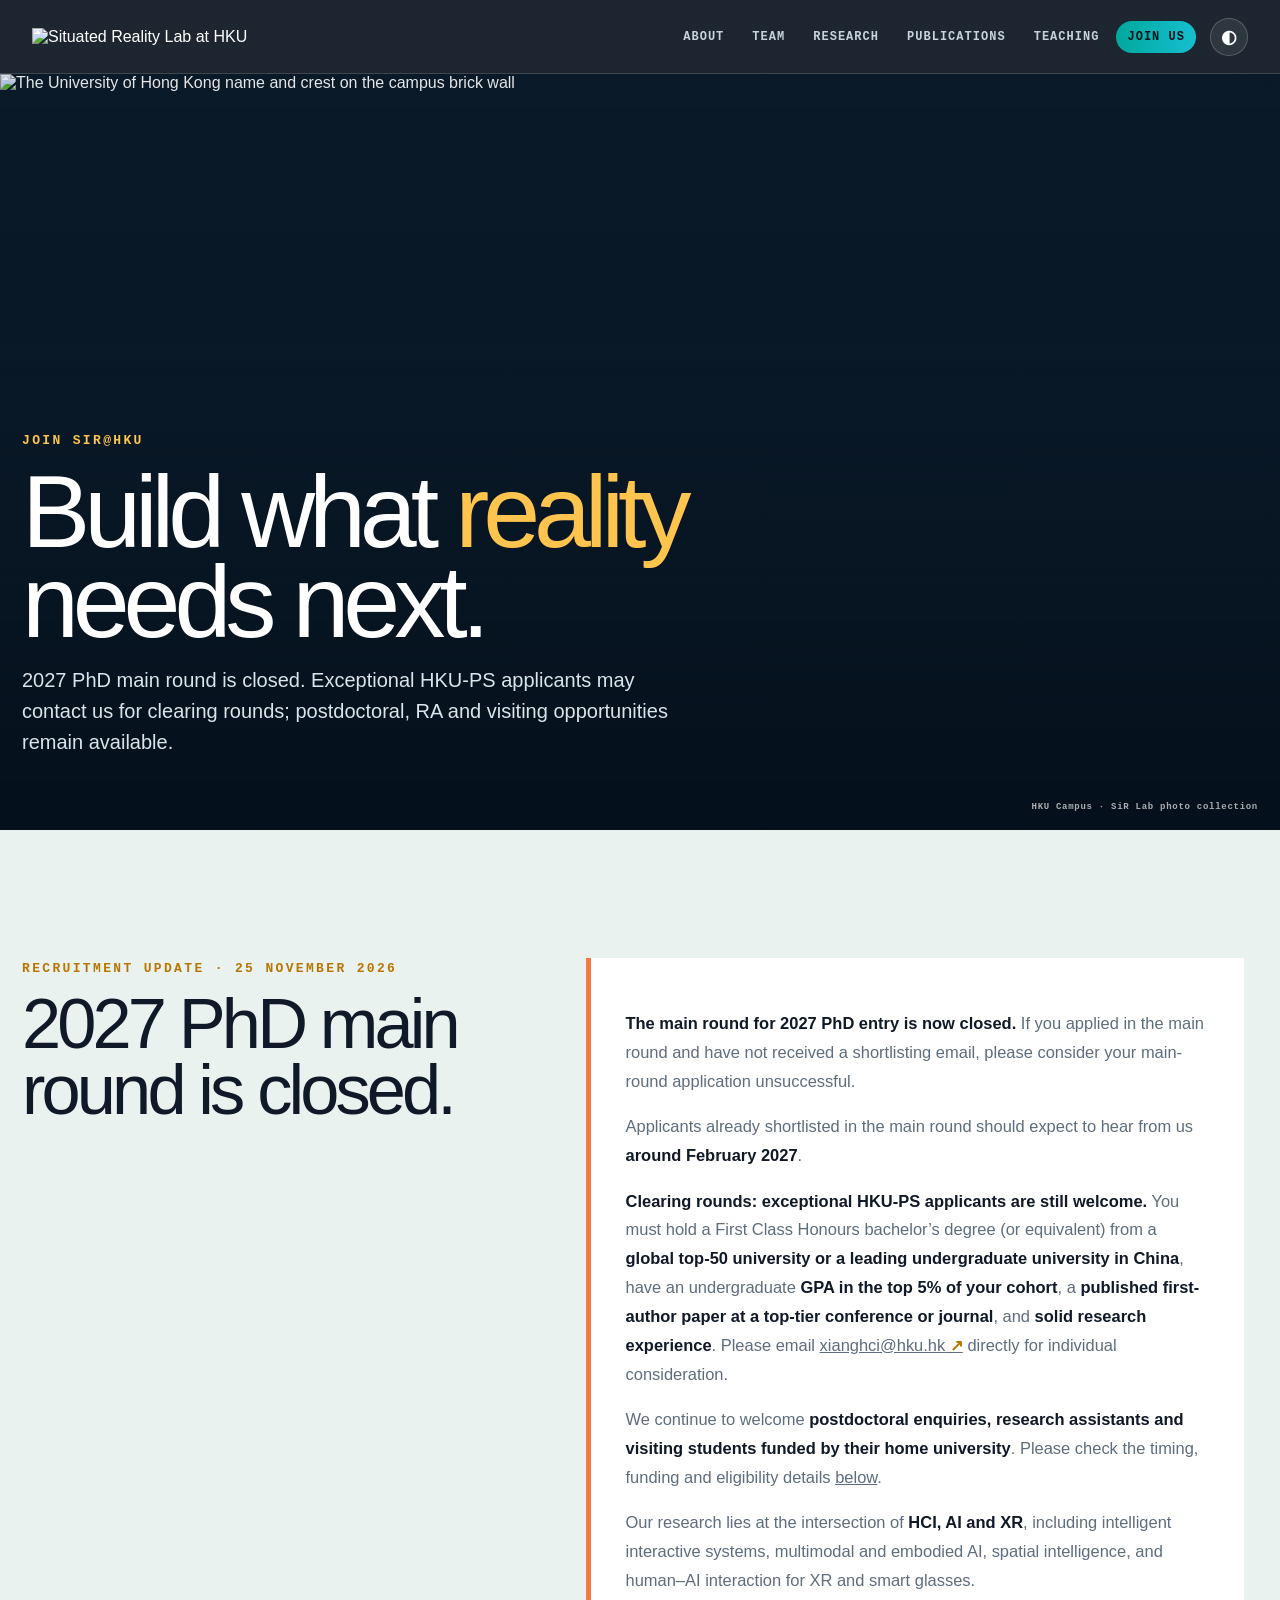
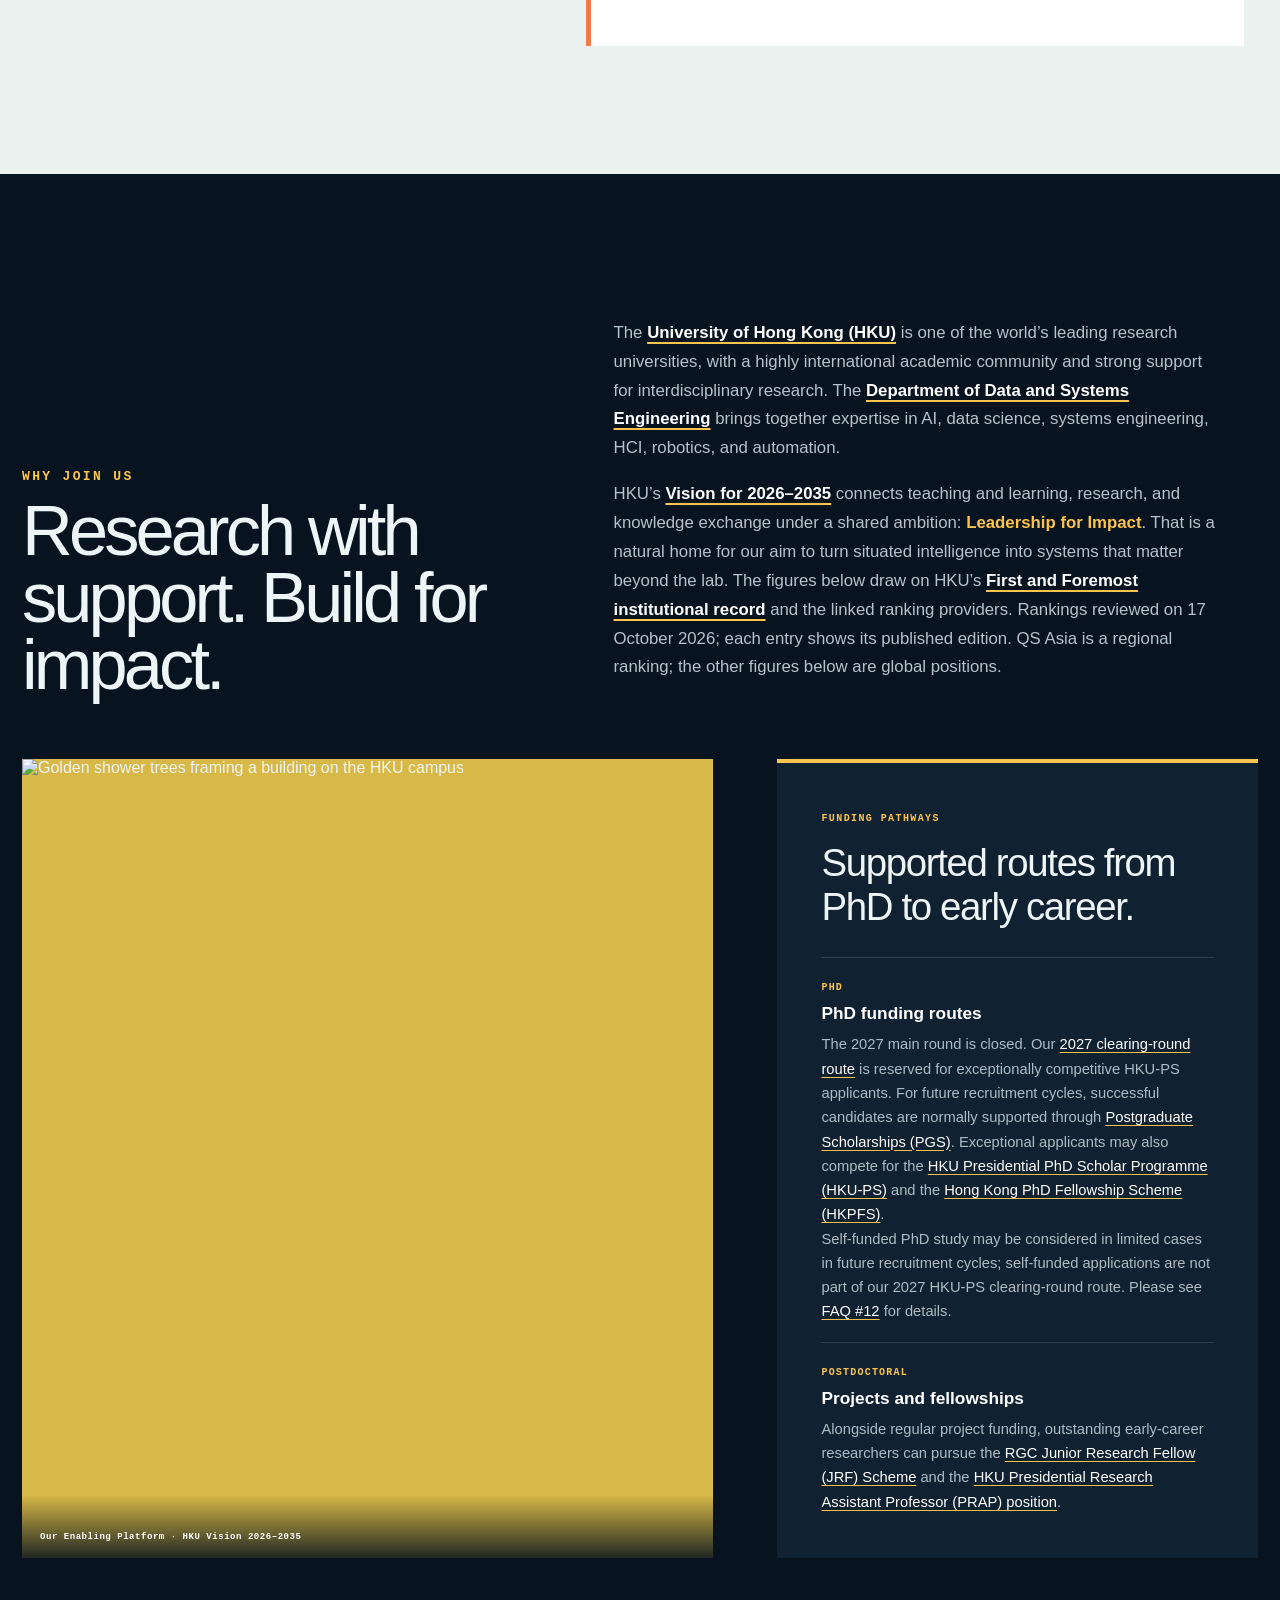
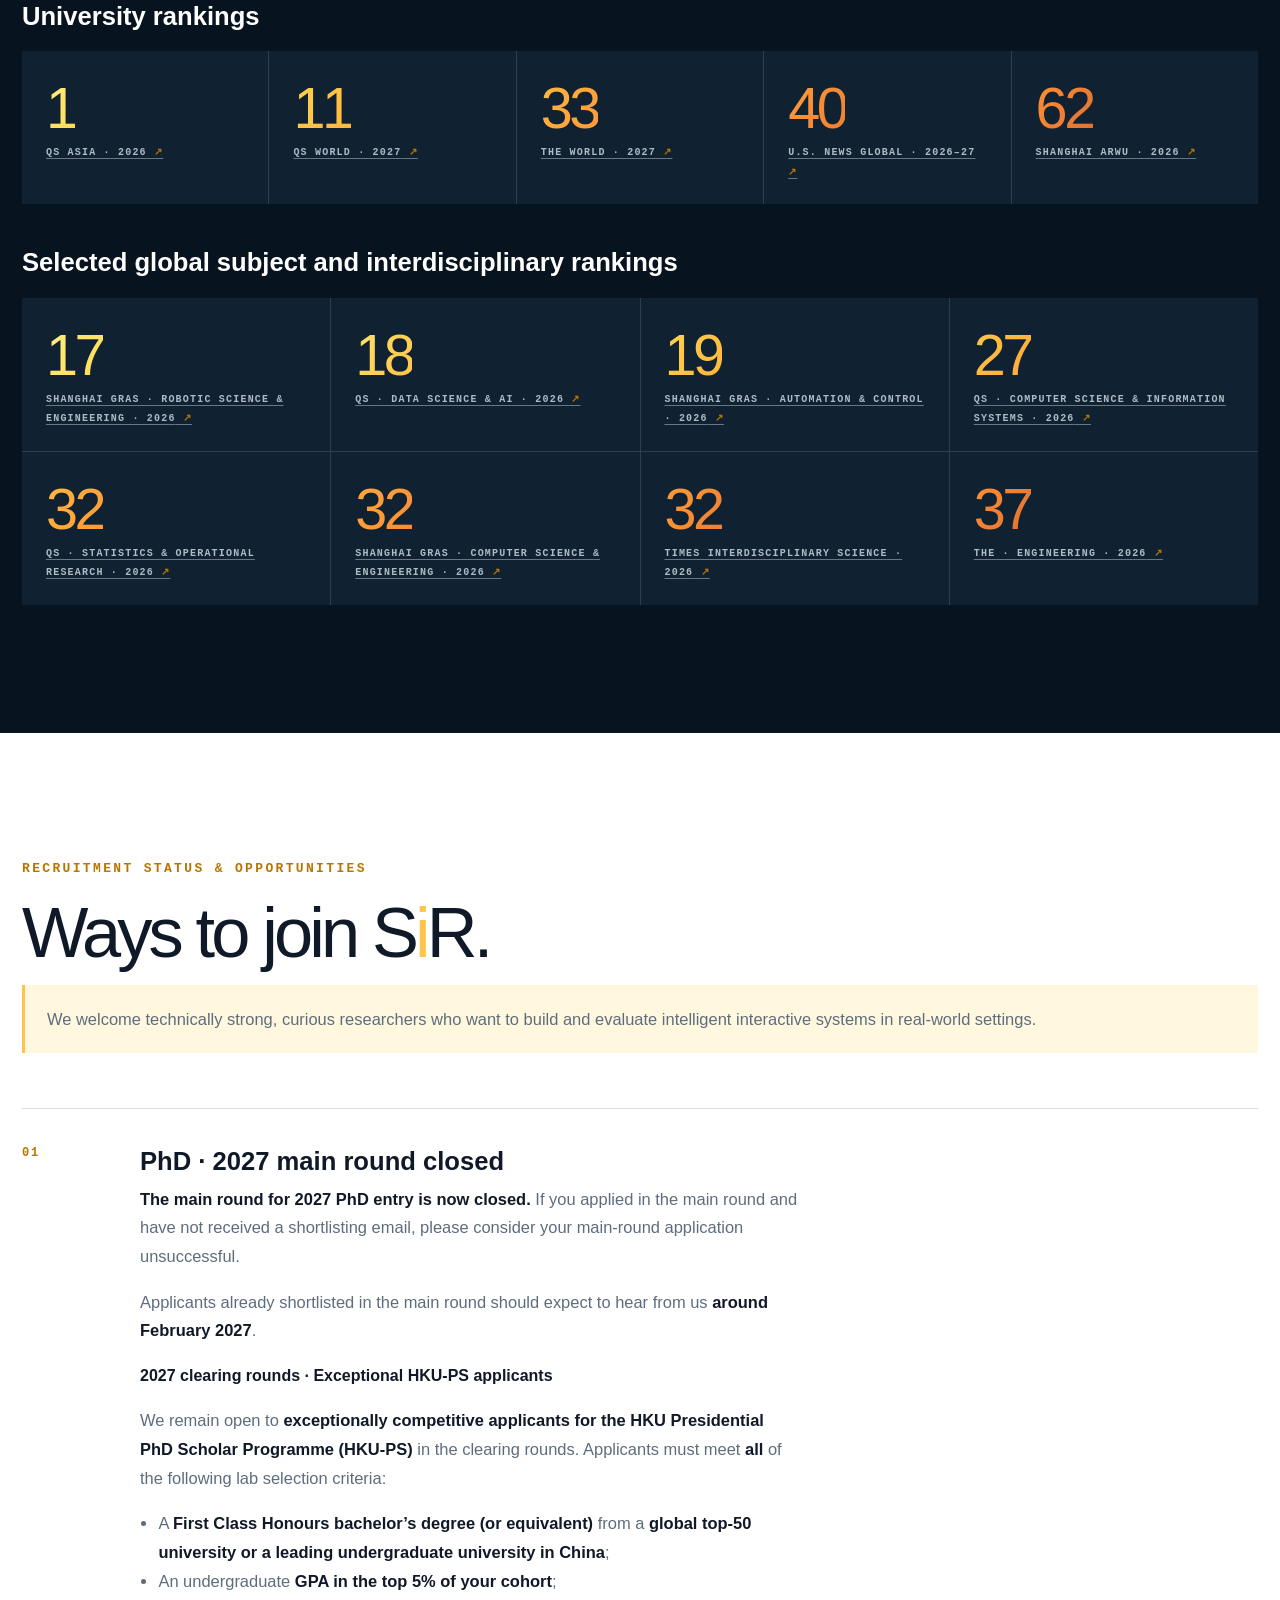
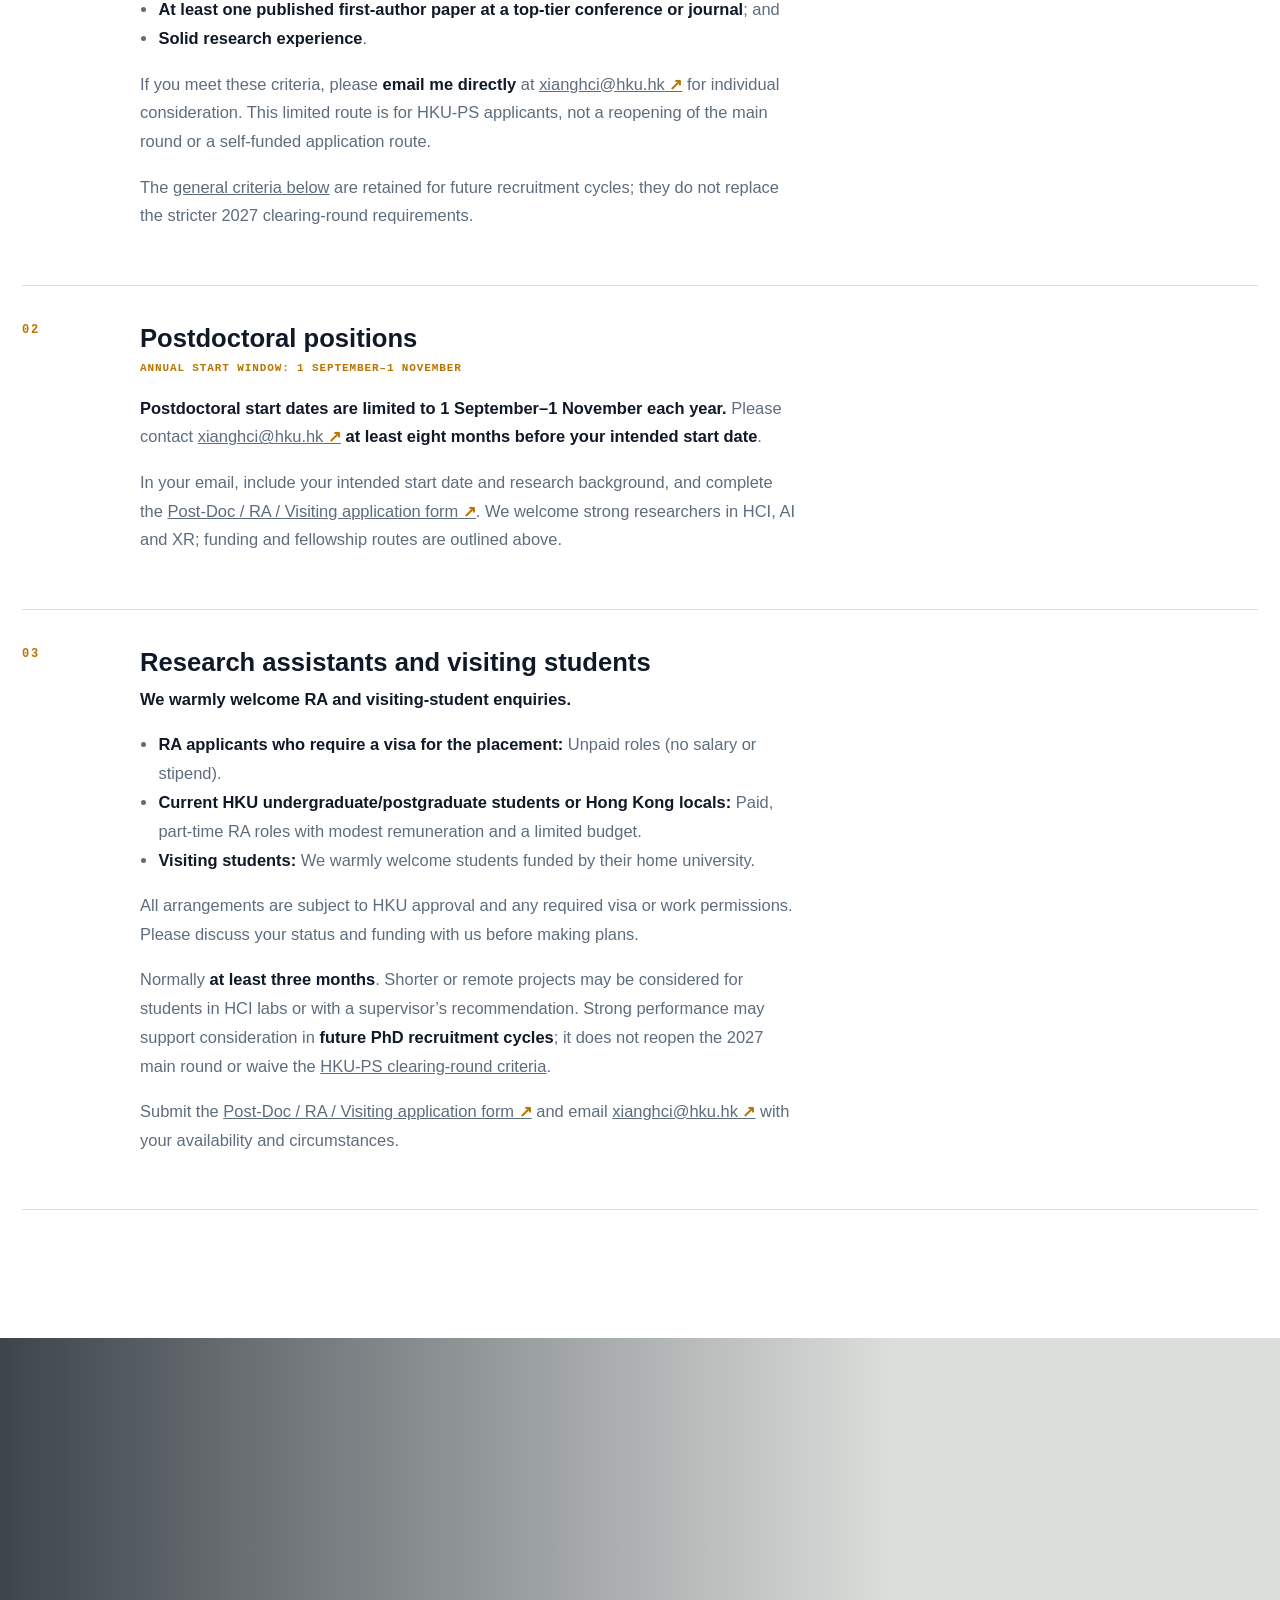
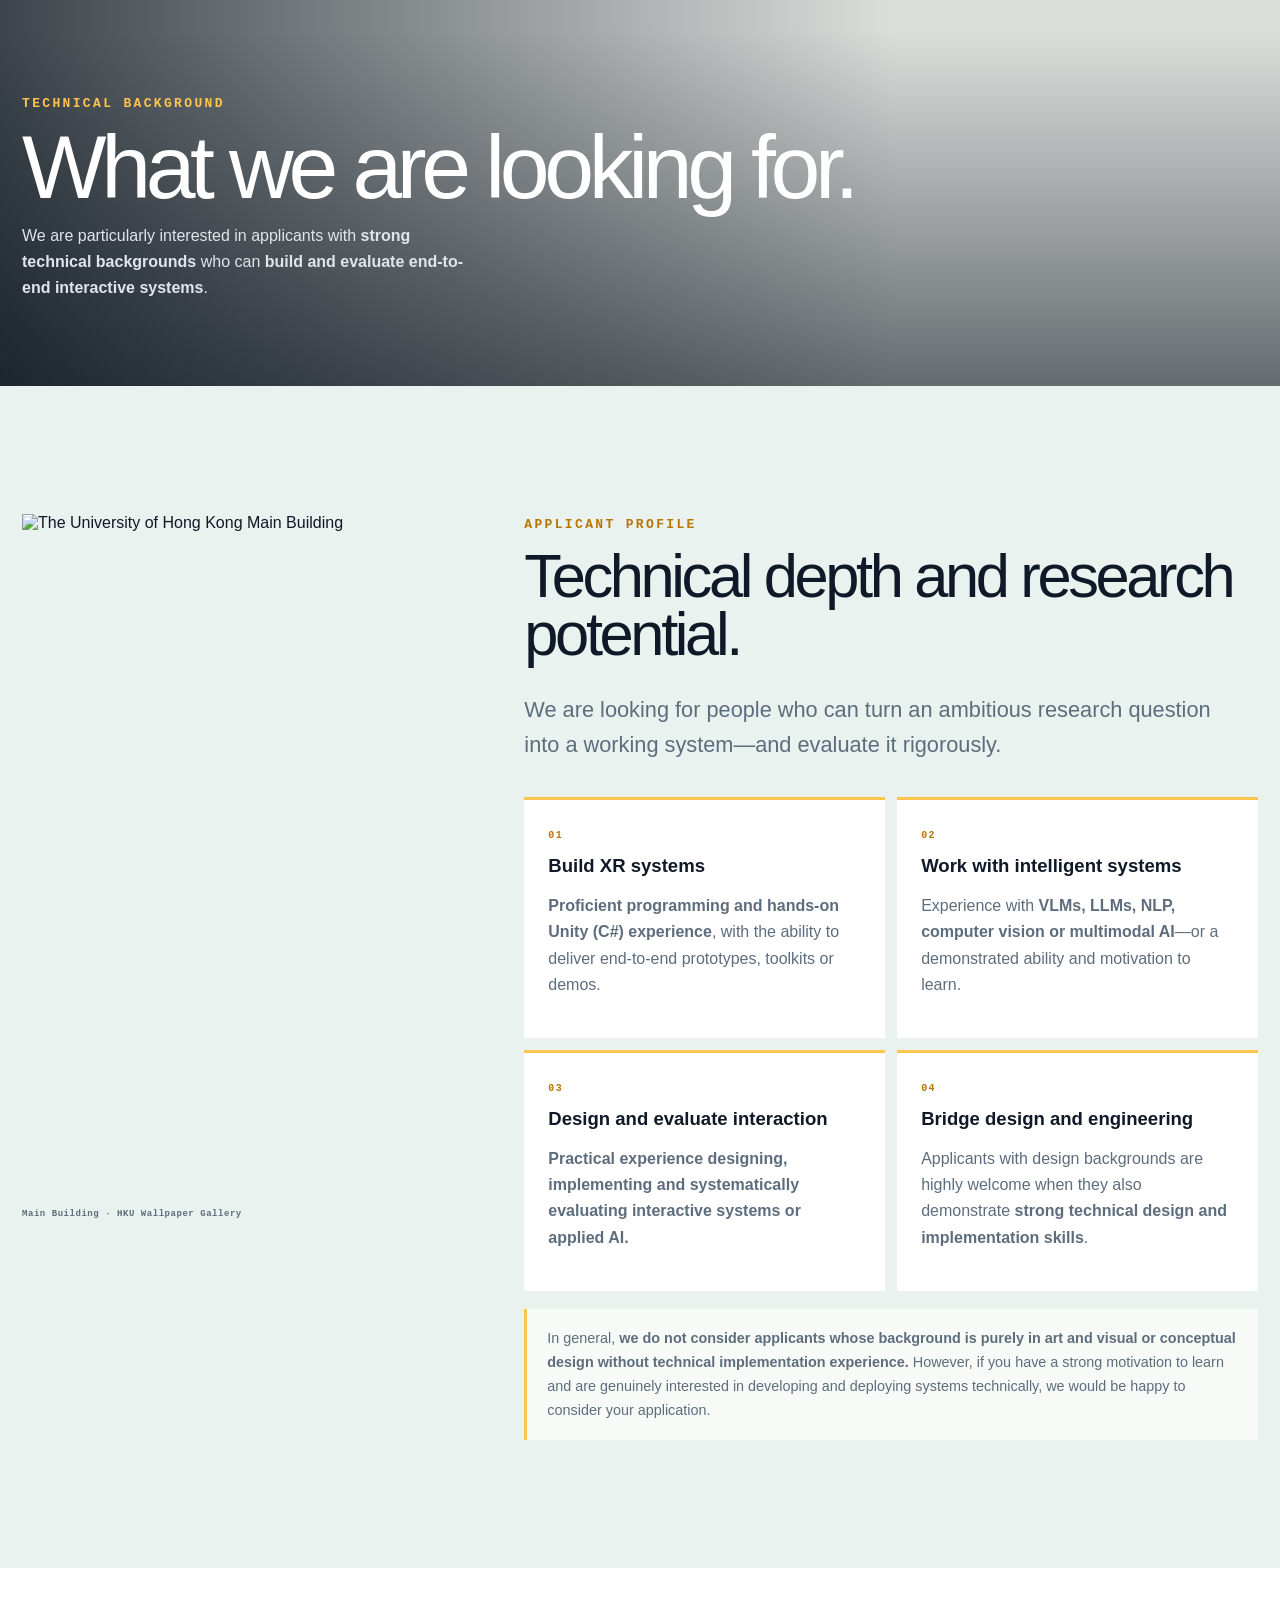
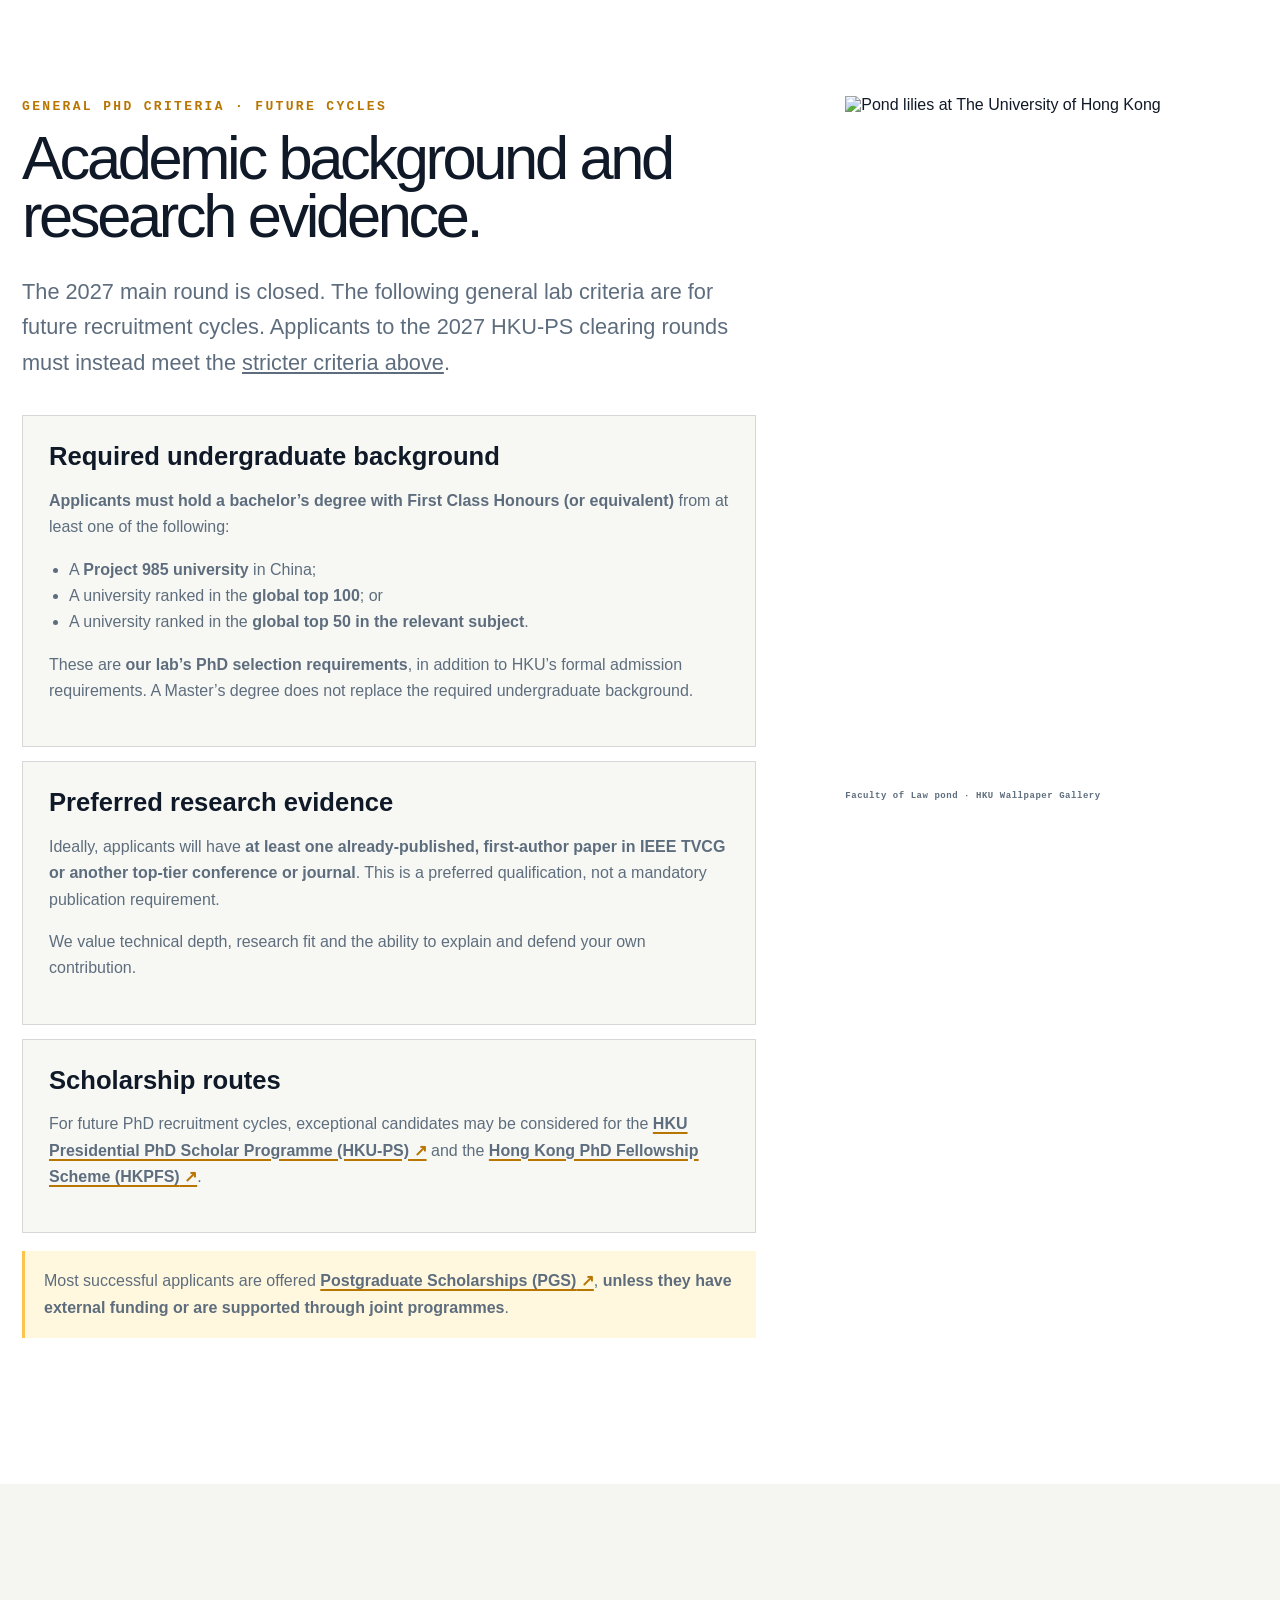
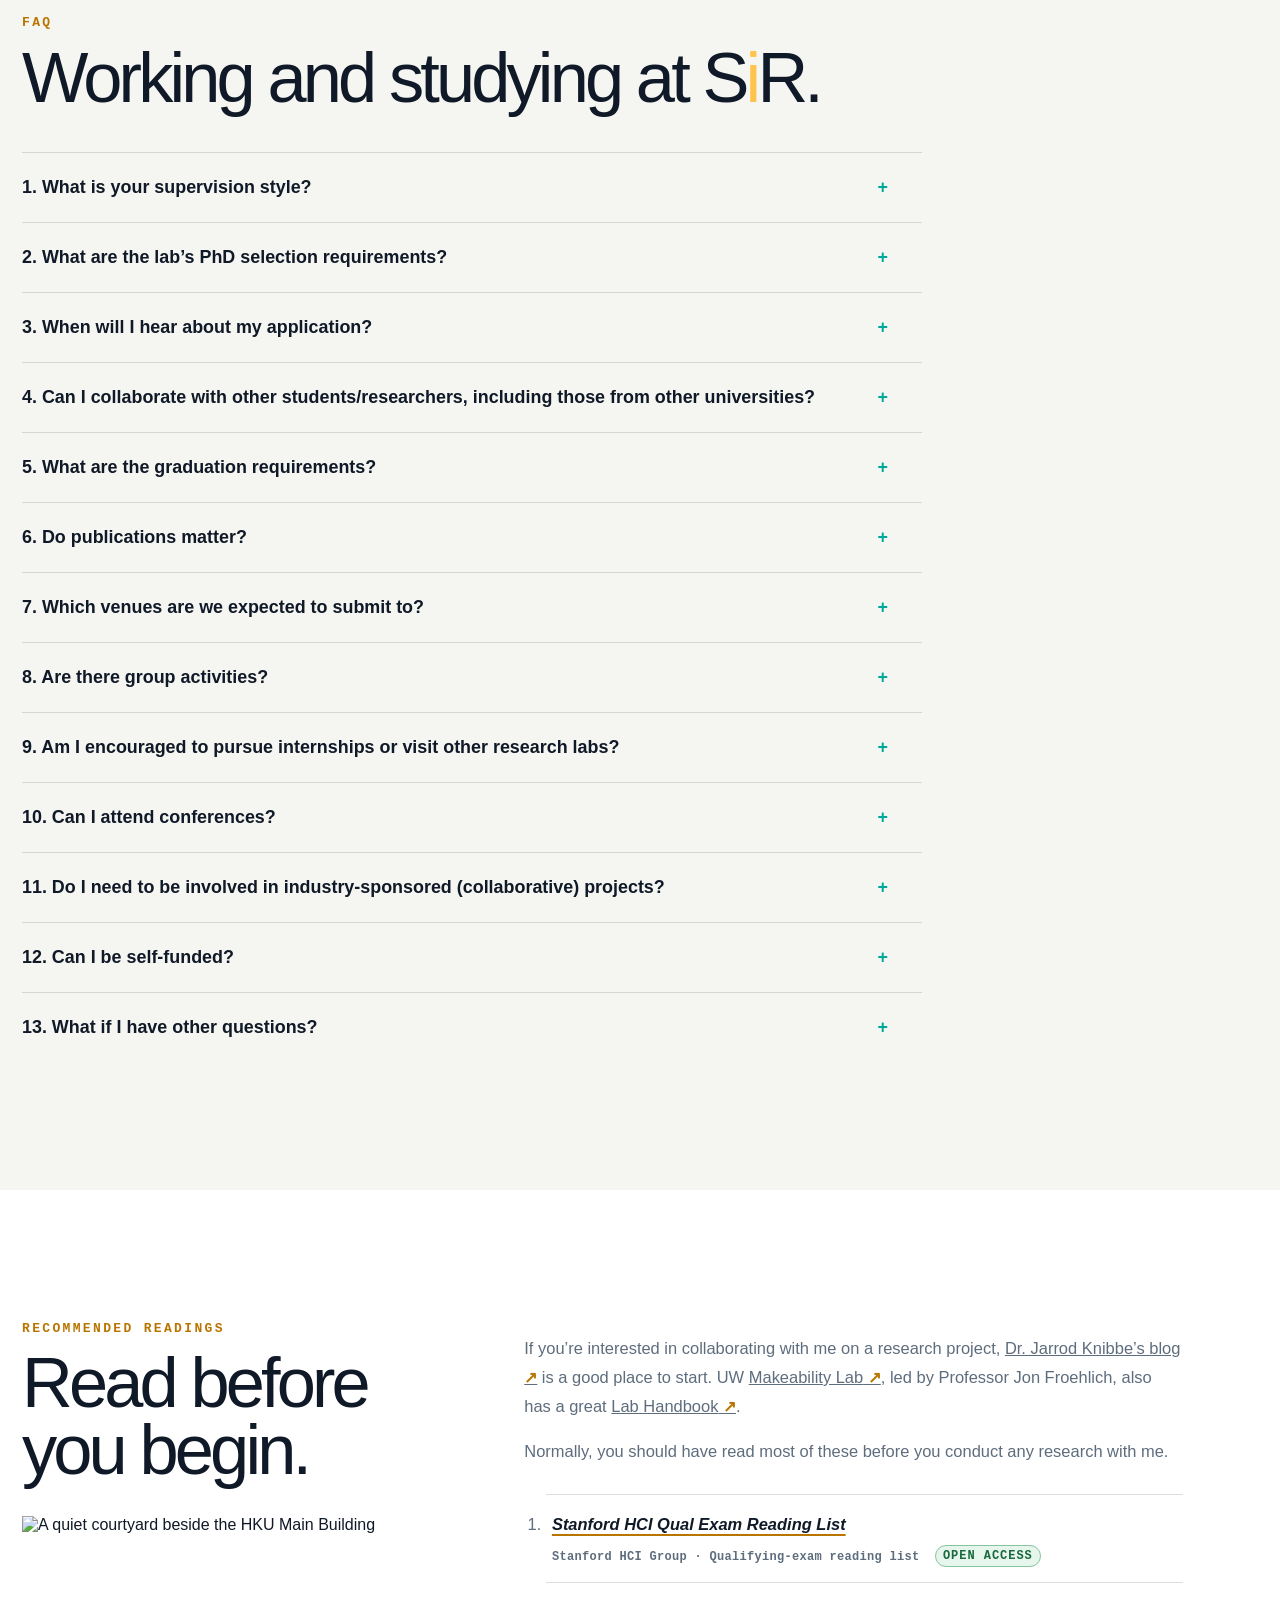
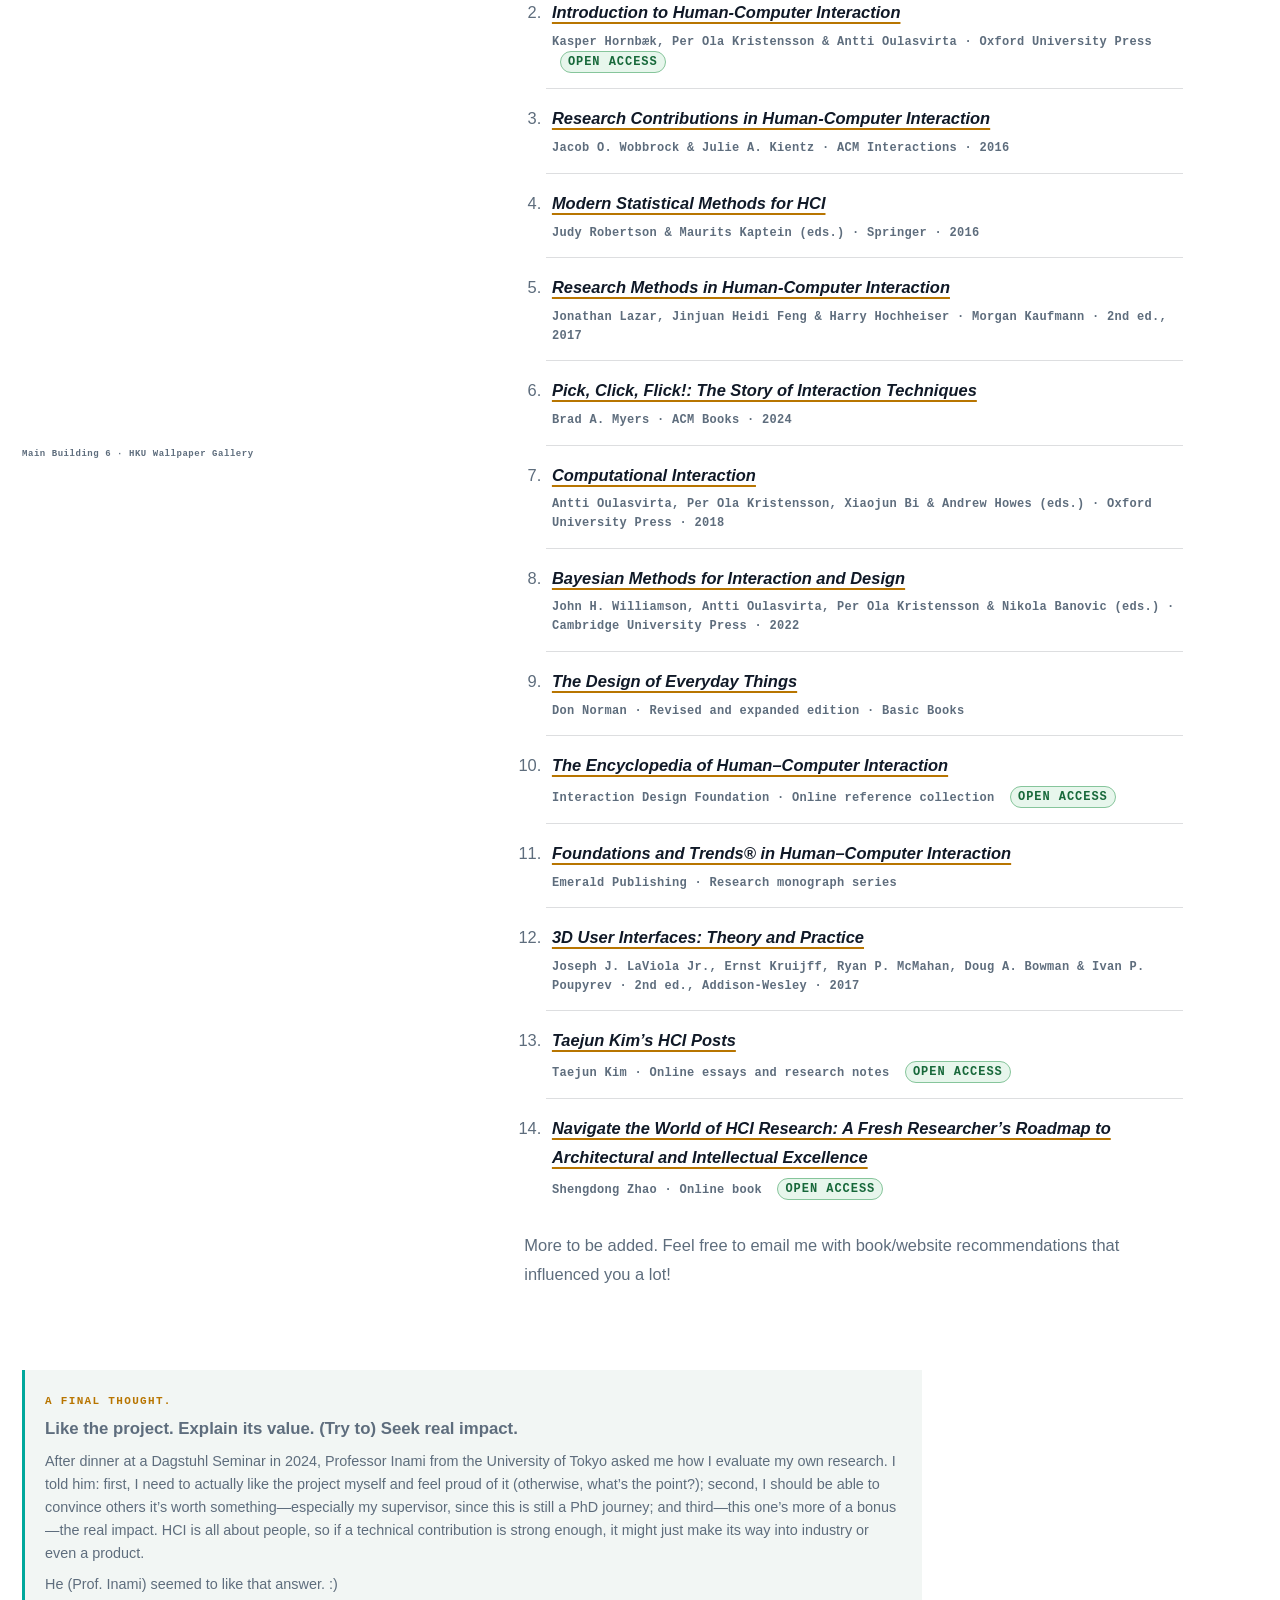
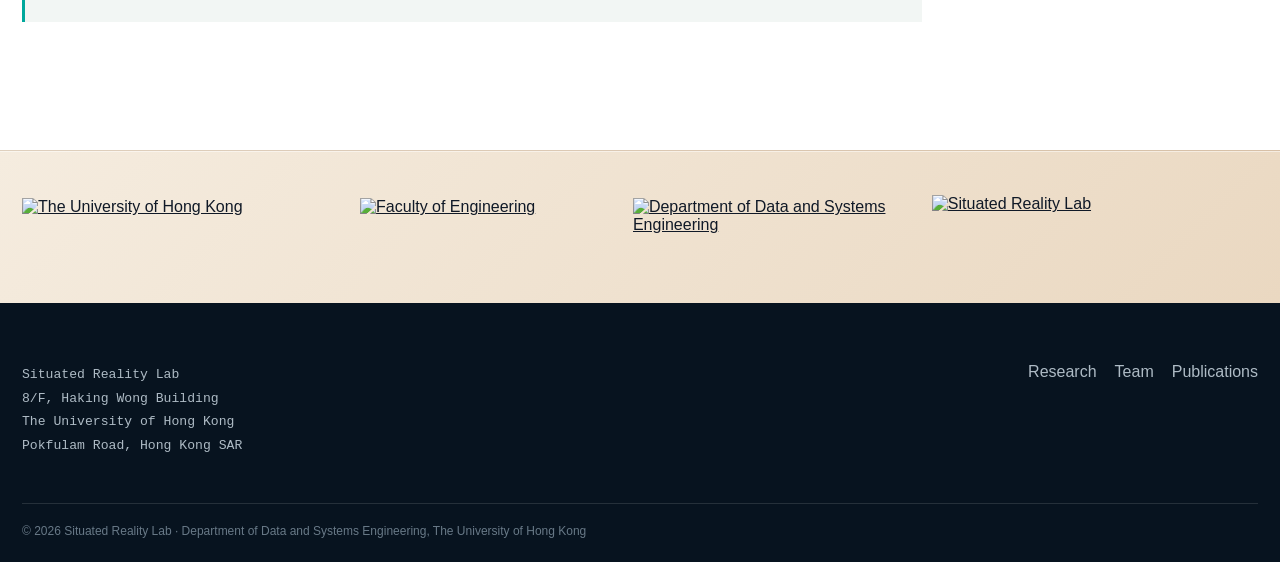
==== commit f5273db5: "Clarify 2027 main-round closure and exceptional HKU-PS clearing route" ====
--- a/join-us/index.html
+++ b/join-us/index.html
@@ -1,20 +1,20 @@
-<!doctype html><html lang="en"><head><meta charset="utf-8"><meta name="viewport" content="width=device-width,initial-scale=1"><base href="../"><title>Join Us — SiR@HKU</title><meta name="description" content="2027 PhD recruitment is closed. Postdoctoral, research assistant and home-university-funded visiting opportunities at SiR, HKU."><link rel="canonical" href="https://www.situated-reality.org/join-us"><link rel="icon" href="assets/brand/favicon.png"><link rel="stylesheet" href="site.css?v=20261125-recruitment"></head><body class="join-page">
+<!doctype html><html lang="en"><head><meta charset="utf-8"><meta name="viewport" content="width=device-width,initial-scale=1"><base href="../"><title>Join Us — SiR@HKU</title><meta name="description" content="2027 PhD main round is closed; exceptional HKU-PS applicants may contact us for clearing rounds. Postdoctoral, RA and visiting opportunities at SiR, HKU."><link rel="canonical" href="https://www.situated-reality.org/join-us"><link rel="icon" href="assets/brand/favicon.png"><link rel="stylesheet" href="site.css?v=20261125-recruitment"></head><body class="join-page">
 <header class="site-head"><a class="site-brand" href="index.html"><img src="assets/brand/sir-full-white.png" alt="Situated Reality Lab at HKU"></a><button class="nav-toggle" aria-expanded="false" aria-label="Open navigation">☰</button><nav class="site-nav" aria-label="Primary"><a href="index.html">About</a><a href="team.html">Team</a><a href="research.html">Research</a><a href="publications.html">Publications</a><a href="teaching.html">Teaching</a><a class="join-pill" href="/join-us" aria-current="page">Join us</a></nav></header>
-<main><section class="campus-hero"><img src="assets/campus/hku-campus-sign.webp" alt="The University of Hong Kong name and crest on the campus brick wall"><div class="hero-copy"><span class="eyebrow">Join SiR@HKU</span><h1>Build what <span class="text-accent">reality</span> needs next.</h1><p>2027 PhD recruitment is closed. Explore postdoctoral, research assistant and home-university-funded visiting opportunities.</p></div><small class="photo-credit">HKU Campus · SiR Lab photo collection</small></section>
-<section class="section section--tint" id="recruitment-status"><div class="section-grid"><div><span class="eyebrow">Recruitment update · 25 November 2026</span><h2>2027 PhD recruitment is closed.</h2></div><div class="status-card prose reveal"><p><strong>Recruitment for 2027 PhD entry is now closed.</strong> If you have not received a shortlisting email, please consider your application unsuccessful.</p><p>Applicants who have already been shortlisted should expect to hear from us <strong>around February 2027</strong>.</p><p>We continue to welcome <strong>postdoctoral enquiries, research assistants and visiting students funded by their home university</strong>. Please check the timing, funding and eligibility details <a href="/join-us/#positions">below</a>.</p><p>Our research lies at the intersection of <strong>HCI, AI and XR</strong>, including intelligent interactive systems, multimodal and embodied AI, spatial intelligence, and human–AI interaction for XR and smart glasses.</p></div></div></section>
-<section class="section section--dark why-join"><div class="why-join__intro"><div><span class="eyebrow">Why join us</span><h2>Research with support. Build for impact.</h2></div><div class="why-join__context reveal"><p>The <a href="https://www.hku.hk/" target="_blank" rel="noreferrer">University of Hong Kong (HKU)</a> is one of the world’s leading research universities, with a highly international academic community and strong support for interdisciplinary research. The <a href="https://www.dase.hku.hk/" target="_blank" rel="noreferrer">Department of Data and Systems Engineering</a> brings together expertise in AI, data science, systems engineering, HCI, robotics, and automation.</p><p>HKU’s <a href="https://vision2026-2035.hku.hk/" target="_blank" rel="noreferrer">Vision for 2026–2035</a> connects teaching and learning, research, and knowledge exchange under a shared ambition: <strong>Leadership for Impact</strong>. That is a natural home for our aim to turn situated intelligence into systems that matter beyond the lab. The figures below draw on HKU’s <a href="https://www.cpao.hku.hk/firstandforemost/rankings" target="_blank" rel="noreferrer">First and Foremost institutional record</a> and the linked ranking providers. Rankings reviewed on 17 October 2026; each entry shows its published edition. QS Asia is a regional ranking; the other figures below are global positions.</p></div></div><div class="why-join__showcase"><figure class="why-join__visual reveal"><img src="assets/hku/our-enabling-platform.jpg" alt="Golden shower trees framing a building on the HKU campus"><figcaption>Our Enabling Platform · HKU Vision 2026–2035</figcaption></figure><div class="why-join__funding reveal"><span class="micro-label">Funding pathways</span><h3>Supported routes from PhD to early career.</h3><div class="funding-paths"><article><span>PhD</span><h4>Funding for future PhD intakes</h4><p>Recruitment for 2027 entry is closed. In future recruitment cycles, successful candidates are normally supported through <a href="https://gradsch.hku.hk/prospective_students/fees_scholarships_and_financial_support/postgraduate_scholarships" target="_blank" rel="noreferrer">Postgraduate Scholarships (PGS)</a>. Exceptional applicants may also compete for the <a href="https://gradsch.hku.hk/prospective_students/fees_scholarships_and_financial_support/hku_presidential_phd_scholar_programme" target="_blank" rel="noreferrer">HKU Presidential PhD Scholar Programme (HKU-PS)</a> and the <a href="https://gradsch.hku.hk/prospective_students/fees_scholarships_and_financial_support/hong_kong_phd_fellowship_scheme" target="_blank" rel="noreferrer">Hong Kong PhD Fellowship Scheme (HKPFS)</a>.</p><p>Self-funded PhD study may be considered in limited cases in future recruitment cycles; 2027 recruitment is closed for all funding routes. Please see <a href="/join-us/#faq-12">FAQ #12</a> for details.</p></article><article><span>Postdoctoral</span><h4>Projects and fellowships</h4><p>Alongside regular project funding, outstanding early-career researchers can pursue the <a href="https://www.ugc.edu.hk/eng/rgc/funding_opport/jrfs/" target="_blank" rel="noreferrer">RGC Junior Research Fellow (JRF) Scheme</a> and the <a href="https://www.rss.hku.hk/" target="_blank" rel="noreferrer">HKU Presidential Research Assistant Professor (PRAP) position</a>.</p></article></div></div></div><h3 class="rankings-heading">University rankings</h3><div class="kpi-row why-join__rankings why-join__rankings--university reveal"><div class="kpi"><b>1</b><span><a href="https://www.cpao.hku.hk/firstandforemost/rankings" target="_blank" rel="noreferrer">QS Asia · 2026</a></span></div><div class="kpi"><b>11</b><span><a href="https://www.cpao.hku.hk/firstandforemost/rankings" target="_blank" rel="noreferrer">QS World · 2027</a></span></div><div class="kpi"><b>33</b><span><a href="https://www.cpao.hku.hk/firstandforemost/rankings" target="_blank" rel="noreferrer">THE World · 2027</a></span></div><div class="kpi"><b>40</b><span><a href="https://www.usnews.com/education/best-global-universities/university-of-hong-kong-505046" target="_blank" rel="noreferrer">U.S. News Global · 2026–27</a></span></div><div class="kpi"><b>62</b><span><a href="https://www.shanghairanking.com/universities/the-university-of-hong-kong" target="_blank" rel="noreferrer">Shanghai ARWU · 2026</a></span></div></div><h3 class="rankings-heading">Selected global subject and interdisciplinary rankings</h3><div class="kpi-row why-join__rankings reveal"><div class="kpi"><b>17</b><span><a href="https://www.shanghairanking.com/universities/the-university-of-hong-kong" target="_blank" rel="noreferrer">Shanghai GRAS · Robotic Science &amp; Engineering · 2026</a></span></div><div class="kpi"><b>18</b><span><a href="https://www.dase.hku.hk/events/hku-leads-hong-kong-in-data-science-ranked-18th-globally-in-qs-2026" target="_blank" rel="noreferrer">QS · Data Science &amp; AI · 2026</a></span></div><div class="kpi"><b>19</b><span><a href="https://www.shanghairanking.com/universities/the-university-of-hong-kong" target="_blank" rel="noreferrer">Shanghai GRAS · Automation &amp; Control · 2026</a></span></div><div class="kpi"><b>27</b><span><a href="https://ece.hku.hk/about/" target="_blank" rel="noreferrer">QS · Computer Science &amp; Information Systems · 2026</a></span></div><div class="kpi"><b>32</b><span><a href="https://ai.hku.hk/news-events/news-and-announcements/hku-cds-leads-hong-kong-in-qs-subject-rankings-2026-for-data-science-ai-and-computer-science-area" target="_blank" rel="noreferrer">QS · Statistics &amp; Operational Research · 2026</a></span></div><div class="kpi"><b>32</b><span><a href="https://www.shanghairanking.com/universities/the-university-of-hong-kong" target="_blank" rel="noreferrer">Shanghai GRAS · Computer Science &amp; Engineering · 2026</a></span></div><div class="kpi"><b>32</b><span><a href="https://www.cpao.hku.hk/firstandforemost/rankings" target="_blank" rel="noreferrer">Times Interdisciplinary Science · 2026</a></span></div><div class="kpi"><b>37</b><span><a href="https://www.timeshighereducation.com/world-university-rankings/university-hong-kong" target="_blank" rel="noreferrer">THE · Engineering · 2026</a></span></div></div></section>
+<main><section class="campus-hero"><img src="assets/campus/hku-campus-sign.webp" alt="The University of Hong Kong name and crest on the campus brick wall"><div class="hero-copy"><span class="eyebrow">Join SiR@HKU</span><h1>Build what <span class="text-accent">reality</span> needs next.</h1><p>2027 PhD main round is closed. Exceptional HKU-PS applicants may contact us for clearing rounds; postdoctoral, RA and visiting opportunities remain available.</p></div><small class="photo-credit">HKU Campus · SiR Lab photo collection</small></section>
+<section class="section section--tint" id="recruitment-status"><div class="section-grid"><div><span class="eyebrow">Recruitment update · 25 November 2026</span><h2>2027 PhD main round is closed.</h2></div><div class="status-card prose reveal"><p><strong>The main round for 2027 PhD entry is now closed.</strong> If you applied in the main round and have not received a shortlisting email, please consider your main-round application unsuccessful.</p><p>Applicants already shortlisted in the main round should expect to hear from us <strong>around February 2027</strong>.</p><p><strong>Clearing rounds: exceptional HKU-PS applicants are still welcome.</strong> You must hold a First Class Honours bachelor’s degree (or equivalent) from a <strong>global top-50 university or a leading undergraduate university in China</strong>, have an undergraduate <strong>GPA in the top 5% of your cohort</strong>, a <strong>published first-author paper at a top-tier conference or journal</strong>, and <strong>solid research experience</strong>. Please email <a href="mailto:xianghci@hku.hk">xianghci@hku.hk</a> directly for individual consideration.</p><p>We continue to welcome <strong>postdoctoral enquiries, research assistants and visiting students funded by their home university</strong>. Please check the timing, funding and eligibility details <a href="/join-us/#positions">below</a>.</p><p>Our research lies at the intersection of <strong>HCI, AI and XR</strong>, including intelligent interactive systems, multimodal and embodied AI, spatial intelligence, and human–AI interaction for XR and smart glasses.</p></div></div></section>
+<section class="section section--dark why-join"><div class="why-join__intro"><div><span class="eyebrow">Why join us</span><h2>Research with support. Build for impact.</h2></div><div class="why-join__context reveal"><p>The <a href="https://www.hku.hk/" target="_blank" rel="noreferrer">University of Hong Kong (HKU)</a> is one of the world’s leading research universities, with a highly international academic community and strong support for interdisciplinary research. The <a href="https://www.dase.hku.hk/" target="_blank" rel="noreferrer">Department of Data and Systems Engineering</a> brings together expertise in AI, data science, systems engineering, HCI, robotics, and automation.</p><p>HKU’s <a href="https://vision2026-2035.hku.hk/" target="_blank" rel="noreferrer">Vision for 2026–2035</a> connects teaching and learning, research, and knowledge exchange under a shared ambition: <strong>Leadership for Impact</strong>. That is a natural home for our aim to turn situated intelligence into systems that matter beyond the lab. The figures below draw on HKU’s <a href="https://www.cpao.hku.hk/firstandforemost/rankings" target="_blank" rel="noreferrer">First and Foremost institutional record</a> and the linked ranking providers. Rankings reviewed on 17 October 2026; each entry shows its published edition. QS Asia is a regional ranking; the other figures below are global positions.</p></div></div><div class="why-join__showcase"><figure class="why-join__visual reveal"><img src="assets/hku/our-enabling-platform.jpg" alt="Golden shower trees framing a building on the HKU campus"><figcaption>Our Enabling Platform · HKU Vision 2026–2035</figcaption></figure><div class="why-join__funding reveal"><span class="micro-label">Funding pathways</span><h3>Supported routes from PhD to early career.</h3><div class="funding-paths"><article><span>PhD</span><h4>PhD funding routes</h4><p>The 2027 main round is closed. Our <a href="/join-us/#clearing-rounds">2027 clearing-round route</a> is reserved for exceptionally competitive HKU-PS applicants. For future recruitment cycles, successful candidates are normally supported through <a href="https://gradsch.hku.hk/prospective_students/fees_scholarships_and_financial_support/postgraduate_scholarships" target="_blank" rel="noreferrer">Postgraduate Scholarships (PGS)</a>. Exceptional applicants may also compete for the <a href="https://gradsch.hku.hk/prospective_students/fees_scholarships_and_financial_support/hku_presidential_phd_scholar_programme" target="_blank" rel="noreferrer">HKU Presidential PhD Scholar Programme (HKU-PS)</a> and the <a href="https://gradsch.hku.hk/prospective_students/fees_scholarships_and_financial_support/hong_kong_phd_fellowship_scheme" target="_blank" rel="noreferrer">Hong Kong PhD Fellowship Scheme (HKPFS)</a>.</p><p>Self-funded PhD study may be considered in limited cases in future recruitment cycles; self-funded applications are not part of our 2027 HKU-PS clearing-round route. Please see <a href="/join-us/#faq-12">FAQ #12</a> for details.</p></article><article><span>Postdoctoral</span><h4>Projects and fellowships</h4><p>Alongside regular project funding, outstanding early-career researchers can pursue the <a href="https://www.ugc.edu.hk/eng/rgc/funding_opport/jrfs/" target="_blank" rel="noreferrer">RGC Junior Research Fellow (JRF) Scheme</a> and the <a href="https://www.rss.hku.hk/" target="_blank" rel="noreferrer">HKU Presidential Research Assistant Professor (PRAP) position</a>.</p></article></div></div></div><h3 class="rankings-heading">University rankings</h3><div class="kpi-row why-join__rankings why-join__rankings--university reveal"><div class="kpi"><b>1</b><span><a href="https://www.cpao.hku.hk/firstandforemost/rankings" target="_blank" rel="noreferrer">QS Asia · 2026</a></span></div><div class="kpi"><b>11</b><span><a href="https://www.cpao.hku.hk/firstandforemost/rankings" target="_blank" rel="noreferrer">QS World · 2027</a></span></div><div class="kpi"><b>33</b><span><a href="https://www.cpao.hku.hk/firstandforemost/rankings" target="_blank" rel="noreferrer">THE World · 2027</a></span></div><div class="kpi"><b>40</b><span><a href="https://www.usnews.com/education/best-global-universities/university-of-hong-kong-505046" target="_blank" rel="noreferrer">U.S. News Global · 2026–27</a></span></div><div class="kpi"><b>62</b><span><a href="https://www.shanghairanking.com/universities/the-university-of-hong-kong" target="_blank" rel="noreferrer">Shanghai ARWU · 2026</a></span></div></div><h3 class="rankings-heading">Selected global subject and interdisciplinary rankings</h3><div class="kpi-row why-join__rankings reveal"><div class="kpi"><b>17</b><span><a href="https://www.shanghairanking.com/universities/the-university-of-hong-kong" target="_blank" rel="noreferrer">Shanghai GRAS · Robotic Science &amp; Engineering · 2026</a></span></div><div class="kpi"><b>18</b><span><a href="https://www.dase.hku.hk/events/hku-leads-hong-kong-in-data-science-ranked-18th-globally-in-qs-2026" target="_blank" rel="noreferrer">QS · Data Science &amp; AI · 2026</a></span></div><div class="kpi"><b>19</b><span><a href="https://www.shanghairanking.com/universities/the-university-of-hong-kong" target="_blank" rel="noreferrer">Shanghai GRAS · Automation &amp; Control · 2026</a></span></div><div class="kpi"><b>27</b><span><a href="https://ece.hku.hk/about/" target="_blank" rel="noreferrer">QS · Computer Science &amp; Information Systems · 2026</a></span></div><div class="kpi"><b>32</b><span><a href="https://ai.hku.hk/news-events/news-and-announcements/hku-cds-leads-hong-kong-in-qs-subject-rankings-2026-for-data-science-ai-and-computer-science-area" target="_blank" rel="noreferrer">QS · Statistics &amp; Operational Research · 2026</a></span></div><div class="kpi"><b>32</b><span><a href="https://www.shanghairanking.com/universities/the-university-of-hong-kong" target="_blank" rel="noreferrer">Shanghai GRAS · Computer Science &amp; Engineering · 2026</a></span></div><div class="kpi"><b>32</b><span><a href="https://www.cpao.hku.hk/firstandforemost/rankings" target="_blank" rel="noreferrer">Times Interdisciplinary Science · 2026</a></span></div><div class="kpi"><b>37</b><span><a href="https://www.timeshighereducation.com/world-university-rankings/university-hong-kong" target="_blank" rel="noreferrer">THE · Engineering · 2026</a></span></div></div></section>
 <section class="section section--white" id="positions"><div class="opening-intro"><span class="eyebrow">Recruitment status &amp; opportunities</span><h2>Ways to join S<span class="sir-i">i</span>R.</h2><aside class="opening-note">We welcome technically strong, curious researchers who want to build and evaluate intelligent interactive systems in real-world settings.</aside></div><div class="opening-list reveal">
-<article class="opening-row" id="phd"><span class="opening-index">01</span><div class="prose"><h3>PhD · 2027 entry closed</h3><p><strong>Recruitment for 2027 PhD entry is now closed.</strong> If you have not received a shortlisting email, please consider your application unsuccessful.</p><p>Applicants who have already been shortlisted should expect to hear from us <strong>around February 2027</strong>.</p><p>We are not accepting new applications for 2027 entry, including self-funded applications. The <a href="/join-us/#phd-criteria">PhD selection criteria below</a> are provided for reference and future recruitment cycles.</p></div></article>
+<article class="opening-row" id="phd"><span class="opening-index">01</span><div class="prose"><h3>PhD · 2027 main round closed</h3><p><strong>The main round for 2027 PhD entry is now closed.</strong> If you applied in the main round and have not received a shortlisting email, please consider your main-round application unsuccessful.</p><p>Applicants already shortlisted in the main round should expect to hear from us <strong>around February 2027</strong>.</p><div id="clearing-rounds"><h4>2027 clearing rounds · Exceptional HKU-PS applicants</h4><p>We remain open to <strong>exceptionally competitive applicants for the HKU Presidential PhD Scholar Programme (HKU-PS)</strong> in the clearing rounds. Applicants must meet <strong>all</strong> of the following lab selection criteria:</p><ul><li>A <strong>First Class Honours bachelor’s degree (or equivalent)</strong> from a <strong>global top-50 university or a leading undergraduate university in China</strong>;</li><li>An undergraduate <strong>GPA in the top 5% of your cohort</strong>;</li><li><strong>At least one published first-author paper at a top-tier conference or journal</strong>; and</li><li><strong>Solid research experience</strong>.</li></ul><p>If you meet these criteria, please <strong>email me directly</strong> at <a href="mailto:xianghci@hku.hk">xianghci@hku.hk</a> for individual consideration. This limited route is for HKU-PS applicants, not a reopening of the main round or a self-funded application route.</p></div><p>The <a href="/join-us/#phd-criteria">general criteria below</a> are retained for future recruitment cycles; they do not replace the stricter 2027 clearing-round requirements.</p></div></article>
 <article class="opening-row" id="postdoc"><span class="opening-index">02</span><div class="prose"><h3>Postdoctoral positions</h3><p class="opening-meta">Annual start window: 1 September–1 November</p><p><strong>Postdoctoral start dates are limited to 1 September–1 November each year.</strong> Please contact <a href="mailto:xianghci@hku.hk">xianghci@hku.hk</a> <strong>at least eight months before your intended start date</strong>.</p><p>In your email, include your intended start date and research background, and complete the <a href="https://forms.gle/y2c8D5SQDq1c2nBt6" target="_blank" rel="noreferrer">Post-Doc / RA / Visiting application form</a>. We welcome strong researchers in HCI, AI and XR; funding and fellowship routes are outlined above.</p></div></article>
-<article class="opening-row" id="ra-visiting"><span class="opening-index">03</span><div class="prose"><h3>Research assistants and visiting students</h3><p><strong>We warmly welcome RA and visiting-student enquiries.</strong></p><ul><li><strong>RA applicants who require a visa for the placement:</strong> Unpaid roles (no salary or stipend).</li><li><strong>Current HKU undergraduate/postgraduate students or Hong Kong locals:</strong> Paid, part-time RA roles with modest remuneration and a limited budget.</li><li><strong>Visiting students:</strong> We warmly welcome students funded by their home university.</li></ul><p>All arrangements are subject to HKU approval and any required visa or work permissions. Please discuss your status and funding with us before making plans.</p><p>Normally <strong>at least three months</strong>. Shorter or remote projects may be considered for students in HCI labs or with a supervisor’s recommendation. Strong performance may support consideration in <strong>future PhD recruitment cycles</strong>; it does not reopen the 2027 intake.</p><p>Submit the <a href="https://forms.gle/y2c8D5SQDq1c2nBt6" target="_blank" rel="noreferrer">Post-Doc / RA / Visiting application form</a> and email <a href="mailto:xianghci@hku.hk">xianghci@hku.hk</a> with your availability and circumstances.</p></div></article>
+<article class="opening-row" id="ra-visiting"><span class="opening-index">03</span><div class="prose"><h3>Research assistants and visiting students</h3><p><strong>We warmly welcome RA and visiting-student enquiries.</strong></p><ul><li><strong>RA applicants who require a visa for the placement:</strong> Unpaid roles (no salary or stipend).</li><li><strong>Current HKU undergraduate/postgraduate students or Hong Kong locals:</strong> Paid, part-time RA roles with modest remuneration and a limited budget.</li><li><strong>Visiting students:</strong> We warmly welcome students funded by their home university.</li></ul><p>All arrangements are subject to HKU approval and any required visa or work permissions. Please discuss your status and funding with us before making plans.</p><p>Normally <strong>at least three months</strong>. Shorter or remote projects may be considered for students in HCI labs or with a supervisor’s recommendation. Strong performance may support consideration in <strong>future PhD recruitment cycles</strong>; it does not reopen the 2027 main round or waive the <a href="/join-us/#clearing-rounds">HKU-PS clearing-round criteria</a>.</p><p>Submit the <a href="https://forms.gle/y2c8D5SQDq1c2nBt6" target="_blank" rel="noreferrer">Post-Doc / RA / Visiting application form</a> and email <a href="mailto:xianghci@hku.hk">xianghci@hku.hk</a> with your availability and circumstances.</p></div></article>
 </div></section>
 <section class="campus-break"><img src="assets/campus/run-run-shaw.webp" alt="Run Run Shaw Building at HKU"><div class="campus-break__copy reveal"><span class="eyebrow">Technical background</span><h2>What we are looking for.</h2><p>We are particularly interested in applicants with <strong>strong technical backgrounds</strong> who can <strong>build and evaluate end-to-end interactive systems</strong>.</p></div></section>
 <section class="section section--tint join-feature"><figure class="join-feature__media reveal"><img src="assets/campus/main-building-4.webp" alt="The University of Hong Kong Main Building"><figcaption>Main Building · HKU Wallpaper Gallery</figcaption></figure><div class="join-feature__content"><span class="eyebrow">Applicant profile</span><h2>Technical depth and research potential.</h2><p class="lede">We are looking for people who can turn an ambitious research question into a working system—and evaluate it rigorously.</p><div class="capability-grid reveal"><article><span>01</span><h3>Build XR systems</h3><p><strong>Proficient programming and hands-on Unity (C#) experience</strong>, with the ability to deliver end-to-end prototypes, toolkits or demos.</p></article><article><span>02</span><h3>Work with intelligent systems</h3><p>Experience with <strong>VLMs, LLMs, NLP, computer vision or multimodal AI</strong>—or a demonstrated ability and motivation to learn.</p></article><article><span>03</span><h3>Design and evaluate interaction</h3><p><strong>Practical experience designing, implementing and systematically evaluating interactive systems or applied AI.</strong></p></article><article><span>04</span><h3>Bridge design and engineering</h3><p>Applicants with design backgrounds are highly welcome when they also demonstrate <strong>strong technical design and implementation skills</strong>.</p></article></div><aside class="profile-note">In general, <strong>we do not consider applicants whose background is purely in art and visual or conceptual design without technical implementation experience.</strong> However, if you have a strong motivation to learn and are genuinely interested in developing and deploying systems technically, we would be happy to consider your application.</aside></div></section>
-<section class="section section--white join-feature join-feature--reverse" id="phd-criteria"><div class="join-feature__content"><span class="eyebrow">PhD selection criteria</span><h2>Academic background and research evidence.</h2><p class="lede">Recruitment for 2027 entry is closed. The following lab criteria are provided for reference and future recruitment cycles.</p><div class="admission-cards reveal"><article><h3>Required undergraduate background</h3><p><strong>Applicants must hold a bachelor’s degree with First Class Honours (or equivalent)</strong> from at least one of the following:</p><ul><li>A <strong>Project 985 university</strong> in China;</li><li>A university ranked in the <strong>global top 100</strong>; or</li><li>A university ranked in the <strong>global top 50 in the relevant subject</strong>.</li></ul><p>These are <strong>our lab’s PhD selection requirements</strong>, in addition to HKU’s formal admission requirements. A Master’s degree does not replace the required undergraduate background.</p></article><article><h3>Preferred research evidence</h3><p>Ideally, applicants will have <strong>at least one already-published, first-author paper in IEEE TVCG or another top-tier conference or journal</strong>. This is a preferred qualification, not a mandatory publication requirement.</p><p>We value technical depth, research fit and the ability to explain and defend your own contribution.</p></article><article><h3>Scholarship routes</h3><p>For future PhD recruitment cycles, exceptional candidates may be considered for the <a href="https://gradsch.hku.hk/prospective_students/fees_scholarships_and_financial_support/hku_presidential_phd_scholar_programme" target="_blank" rel="noreferrer">HKU Presidential PhD Scholar Programme (HKU-PS)</a> and the <a href="https://gradsch.hku.hk/prospective_students/fees_scholarships_and_financial_support/hong_kong_phd_fellowship_scheme" target="_blank" rel="noreferrer">Hong Kong PhD Fellowship Scheme (HKPFS)</a>.</p></article></div><p class="funding-note">Most successful applicants are offered <a href="https://gradsch.hku.hk/prospective_students/fees_scholarships_and_financial_support/postgraduate_scholarships" target="_blank" rel="noreferrer">Postgraduate Scholarships (PGS)</a>, <strong>unless they have external funding or are supported through joint programmes</strong>.</p></div><figure class="join-feature__media reveal"><img src="assets/campus/law-pond.webp" alt="Pond lilies at The University of Hong Kong"><figcaption>Faculty of Law pond · HKU Wallpaper Gallery</figcaption></figure></section>
+<section class="section section--white join-feature join-feature--reverse" id="phd-criteria"><div class="join-feature__content"><span class="eyebrow">General PhD criteria · Future cycles</span><h2>Academic background and research evidence.</h2><p class="lede">The 2027 main round is closed. The following general lab criteria are for future recruitment cycles. Applicants to the 2027 HKU-PS clearing rounds must instead meet the <a href="/join-us/#clearing-rounds">stricter criteria above</a>.</p><div class="admission-cards reveal"><article><h3>Required undergraduate background</h3><p><strong>Applicants must hold a bachelor’s degree with First Class Honours (or equivalent)</strong> from at least one of the following:</p><ul><li>A <strong>Project 985 university</strong> in China;</li><li>A university ranked in the <strong>global top 100</strong>; or</li><li>A university ranked in the <strong>global top 50 in the relevant subject</strong>.</li></ul><p>These are <strong>our lab’s PhD selection requirements</strong>, in addition to HKU’s formal admission requirements. A Master’s degree does not replace the required undergraduate background.</p></article><article><h3>Preferred research evidence</h3><p>Ideally, applicants will have <strong>at least one already-published, first-author paper in IEEE TVCG or another top-tier conference or journal</strong>. This is a preferred qualification, not a mandatory publication requirement.</p><p>We value technical depth, research fit and the ability to explain and defend your own contribution.</p></article><article><h3>Scholarship routes</h3><p>For future PhD recruitment cycles, exceptional candidates may be considered for the <a href="https://gradsch.hku.hk/prospective_students/fees_scholarships_and_financial_support/hku_presidential_phd_scholar_programme" target="_blank" rel="noreferrer">HKU Presidential PhD Scholar Programme (HKU-PS)</a> and the <a href="https://gradsch.hku.hk/prospective_students/fees_scholarships_and_financial_support/hong_kong_phd_fellowship_scheme" target="_blank" rel="noreferrer">Hong Kong PhD Fellowship Scheme (HKPFS)</a>.</p></article></div><p class="funding-note">Most successful applicants are offered <a href="https://gradsch.hku.hk/prospective_students/fees_scholarships_and_financial_support/postgraduate_scholarships" target="_blank" rel="noreferrer">Postgraduate Scholarships (PGS)</a>, <strong>unless they have external funding or are supported through joint programmes</strong>.</p></div><figure class="join-feature__media reveal"><img src="assets/campus/law-pond.webp" alt="Pond lilies at The University of Hong Kong"><figcaption>Faculty of Law pond · HKU Wallpaper Gallery</figcaption></figure></section>
 <section class="section" id="faq"><span class="eyebrow join-label">FAQ</span><h2>Working and studying at S<span class="sir-i">i</span>R.</h2><div class="faq reveal">
 <details><summary>1. What is your supervision style?</summary><p>I would closely support most <strong>first- and second-year students</strong> to help establish strong research habits and a solid foundation. As you progress and gain confidence, I gradually transition to a more hands-off approach, encouraging independence and ownership of your research. <strong>I will not continuously supply ideas for your PhD project.</strong> Although I will be closely involved in discussions, the PhD is not meant to be a process of executing pre-assigned tasks. You are encouraged to develop your own research direction and articulate why it is valuable.</p><p>Above all, my job is to support your success in your future career—a principle my own PhD supervisor shared with me when I joined Cambridge—and I will do my best to help make that happen. I also strongly value diversity, equality, and inclusion. If you have any concerns, please raise them: see it, say it, sorted!</p></details>
-<details><summary>2. What are the lab’s PhD selection requirements?</summary><p><strong>Applicants must hold a bachelor’s degree with First Class Honours (or equivalent)</strong> from at least one of the following:</p><ul><li>A <strong>Project 985 university</strong> in China;</li><li>A university ranked in the <strong>global top 100</strong>; or</li><li>A university ranked in the <strong>global top 50 in the relevant subject</strong>.</li></ul><p>These are <strong>our lab’s PhD selection requirements</strong>, in addition to HKU’s formal admission requirements. A Master’s degree does not replace the required undergraduate background.</p><p>Ideally, applicants will have <strong>at least one already-published, first-author paper in IEEE TVCG or another top-tier conference or journal</strong>. This is a preferred qualification, not a mandatory publication requirement.</p><p>Research potential, technical depth, creativity and long-term fit remain central to our assessment. If you have publications or projects, I will read them carefully and ask about both the research ideas and your technical contribution.</p><p>Recruitment for 2027 entry is closed; please see the <a href="/join-us/#recruitment-status">current recruitment status</a>.</p></details>
-<details><summary>3. When will I hear about my application?</summary><p><strong>Recruitment for 2027 PhD entry is now closed.</strong> If you have not received a shortlisting email, please consider your application unsuccessful.</p><p>Applicants who have already been shortlisted should expect to hear from us <strong>around February 2027</strong>.</p><p>For postdoctoral enquiries, please contact me at least eight months before your intended start date; appointments can begin only between 1 September and 1 November each year. RA and home-university-funded visiting students are also welcome to <a href="/join-us/#ra-visiting">get in touch</a>.</p><p>To be fair to all applicants, I cannot provide detailed feedback on individual PhD research proposals. Shortlisted candidates may discuss research directions with me as part of the selection process.</p></details>
+<details><summary>2. What are the lab’s PhD selection requirements?</summary><p><strong>For the 2027 clearing rounds, only exceptionally competitive HKU-PS applicants are considered.</strong> A first-class bachelor’s degree (or equivalent) from a global top-50 university or a leading undergraduate university in China, a top-5% undergraduate GPA, a published first-author top-tier paper, and solid research experience are all required. Please <a href="mailto:xianghci@hku.hk">email me directly</a>; see the <a href="/join-us/#clearing-rounds">clearing-round criteria</a>.</p><p><strong>The general requirements below apply to future recruitment cycles, not to the 2027 clearing rounds.</strong></p><p><strong>Applicants must hold a bachelor’s degree with First Class Honours (or equivalent)</strong> from at least one of the following:</p><ul><li>A <strong>Project 985 university</strong> in China;</li><li>A university ranked in the <strong>global top 100</strong>; or</li><li>A university ranked in the <strong>global top 50 in the relevant subject</strong>.</li></ul><p>These are <strong>our lab’s PhD selection requirements</strong>, in addition to HKU’s formal admission requirements. A Master’s degree does not replace the required undergraduate background.</p><p>Ideally, applicants will have <strong>at least one already-published, first-author paper in IEEE TVCG or another top-tier conference or journal</strong>. This is a preferred qualification, not a mandatory publication requirement.</p><p>Research potential, technical depth, creativity and long-term fit remain central to our assessment. If you have publications or projects, I will read them carefully and ask about both the research ideas and your technical contribution.</p><p>The 2027 main round is closed; please see the <a href="/join-us/#recruitment-status">current recruitment status</a>.</p></details>
+<details><summary>3. When will I hear about my application?</summary><p><strong>The main round for 2027 PhD entry is now closed.</strong> If you applied in the main round and have not received a shortlisting email, please consider your main-round application unsuccessful.</p><p>Applicants already shortlisted in the main round should expect to hear from us <strong>around February 2027</strong>.</p><p>For the 2027 clearing rounds, exceptionally competitive HKU-PS applicants meeting <a href="/join-us/#clearing-rounds">all clearing-round criteria</a> are welcome to <a href="mailto:xianghci@hku.hk">email me directly</a> for individual consideration.</p><p>For postdoctoral enquiries, please contact me at least eight months before your intended start date; appointments can begin only between 1 September and 1 November each year. RA and home-university-funded visiting students are also welcome to <a href="/join-us/#ra-visiting">get in touch</a>.</p><p>To be fair to all applicants, I cannot provide detailed feedback on individual PhD research proposals. Shortlisted candidates may discuss research directions with me as part of the selection process.</p></details>
 <details><summary>4. Can I collaborate with other students/researchers, including those from other universities?</summary><p>Yes, but <strong>usually not during your first year</strong>. During this period, the focus should be on developing strong independent research skills. Once you have established a solid level of independence, collaborations outside the group or university are highly encouraged. In practice, <strong>after submitting your first solo piece of work (co-authored only with me)</strong> is typically a good milestone for making this transition.</p></details>
 <details><summary>5. What are the graduation requirements?</summary><p>In short: <strong>at least three solid, independent research projects that can be woven into a coherent and compelling PhD thesis</strong>—one that convinces both your examiners and me that “yes and congratulations, you should be a Dr. now!”</p><p>Keep writing. Keep polishing. Keep submitting. <strong>If I am satisfied with your work, it is not necessary for every piece to be accepted or published.</strong> The reasoning is explained below.</p></details>
 <details><summary>6. Do publications matter?</summary><p>I am well aware that peer review can be something of a lottery. Not getting a paper accepted does not define your ability as a researcher. <strong>I do not require a specific number of CCF-A/B/C or CORE-A/A* (or equivalent) papers for graduation.</strong> While strong publications are often beneficial for your career—and yes, the counting game exists and isn’t disappearing anytime soon—I strongly dislike reducing PhD training to paper counts.</p></details>
@@ -23,7 +23,7 @@
 <details><summary>9. Am I encouraged to pursue internships or visit other research labs?</summary><p>Absolutely! I strongly encourage every PhD student in my group to spend time—<strong>at least once during the PhD (3 months or longer)</strong>—in industry or at another strong research lab. I’m happy to help with planning, applications, or connections.</p></details>
 <details><summary>10. Can I attend conferences?</summary><p>Yes. <strong>All students with first-authored full papers are expected to present their work in person</strong>, and I will provide funding for this. Ideally, <strong>each student should attend at least one conference per year</strong>. Being active and visible within your research community is an important part of PhD training.</p></details>
 <details><summary>11. Do I need to be involved in industry-sponsored (collaborative) projects?</summary><p>If your funding (partially or fully) comes from my industry-sponsored or collaborative projects, then <strong>participation in such projects is expected</strong>. If you are supported by your own funding (e.g., a fellowship or scholarship), the situation is much more flexible. In this case, I would appreciate your support for collaborative projects when appropriate, but <strong>it is not mandatory</strong>. You are always welcome to say, “Sorry, I’m not interested in this project!”</p></details>
-<details id="faq-12"><summary>12. Can I be self-funded?</summary><p><strong>Recruitment for 2027 PhD entry is closed, including self-funded applications.</strong> The information below applies to future recruitment cycles.</p><p>Yes, although this is uncommon. Self-funded arrangements may be considered in cases where you are highly motivated to join our lab but funding is limited. Please think carefully before choosing this option. <strong>A PhD is a 3-to-4-year commitment</strong>, and academia is ultimately a job—just as a PhD is a degree. You should consider self-funding only if you have a genuine passion for the field and intend to continue working in this area in the future.</p><p><strong>Even if you are self-funded, you must still meet the lab’s PhD selection requirements, the Department’s minimum admission requirements and the lab’s standard graduation expectations; these requirements are not relaxed.</strong></p><p>In some cases, I may also consider offering additional financial support, such as hiring you as a part-time RA, to help partially offset the costs where possible.</p></details>
+<details id="faq-12"><summary>12. Can I be self-funded?</summary><p><strong>The 2027 main round is closed. Self-funded applications are not accepted through our 2027 clearing-round route.</strong> That route is reserved for <a href="/join-us/#clearing-rounds">exceptionally competitive HKU-PS applicants</a>. The self-funding information below applies only to future recruitment cycles.</p><p>Yes, although this is uncommon. Self-funded arrangements may be considered in cases where you are highly motivated to join our lab but funding is limited. Please think carefully before choosing this option. <strong>A PhD is a 3-to-4-year commitment</strong>, and academia is ultimately a job—just as a PhD is a degree. You should consider self-funding only if you have a genuine passion for the field and intend to continue working in this area in the future.</p><p><strong>Even if you are self-funded, you must still meet the lab’s PhD selection requirements, the Department’s minimum admission requirements and the lab’s standard graduation expectations; these requirements are not relaxed.</strong></p><p>In some cases, I may also consider offering additional financial support, such as hiring you as a part-time RA, to help partially offset the costs where possible.</p></details>
 <details><summary>13. What if I have other questions?</summary><p>Just ask!</p></details></div></section>
 <section class="section section--white reading-section"><div class="reading-section__intro"><span class="eyebrow join-label">Recommended readings</span><h2>Read before you begin.</h2><figure class="reading-photo reveal"><img src="assets/campus/main-building-6-reading.jpg" alt="A quiet courtyard beside the HKU Main Building"><figcaption>Main Building 6 · HKU Wallpaper Gallery</figcaption></figure></div><div class="prose"><p>If you’re interested in collaborating with me on a research project, <a href="https://www.jarrodknibbe.info/research-projects-building" target="_blank" rel="noreferrer">Dr. Jarrod Knibbe’s blog</a> is a good place to start. UW <a href="https://makeabilitylab.cs.washington.edu/" target="_blank" rel="noreferrer">Makeability Lab</a>, led by Professor Jon Froehlich, also has a great <a href="https://docs.google.com/document/d/1YiiDsfpiolpXjUTj8xWrQwQQUzqrfqT9bocOpaYDrtI/edit?usp=sharing" target="_blank" rel="noreferrer">Lab Handbook</a>.</p><p>Normally, you should have read most of these before you conduct any research with me.</p><ol class="reading-list"><li><a href="https://docs.google.com/document/d/1_FE08_fpGvunhrLy9z_xCJJidulmC9kfBIPDrfxVpCM/edit?tab=t.0#heading=h.sgdg19nquaj" target="_blank" rel="noreferrer"><cite>Stanford HCI Qual Exam Reading List</cite></a><span class="citation-meta">Stanford HCI Group · Qualifying-exam reading list <span class="open-access-label">Open access</span></span></li><li><a href="https://global.oup.com/academic/product/introduction-to-human-computer-interaction-9780192864543" target="_blank" rel="noreferrer"><cite>Introduction to Human-Computer Interaction</cite></a><span class="citation-meta">Kasper Hornbæk, Per Ola Kristensson & Antti Oulasvirta · Oxford University Press <span class="open-access-label">Open access</span></span></li><li><a href="https://dl.acm.org/doi/abs/10.1145/2907069" target="_blank" rel="noreferrer"><cite>Research Contributions in Human-Computer Interaction</cite></a><span class="citation-meta">Jacob O. Wobbrock & Julie A. Kientz · ACM Interactions · 2016</span></li><li><a href="https://link.springer.com/book/10.1007/978-3-319-26633-6" target="_blank" rel="noreferrer"><cite>Modern Statistical Methods for HCI</cite></a><span class="citation-meta">Judy Robertson & Maurits Kaptein (eds.) · Springer · 2016</span></li><li><a href="https://www.sciencedirect.com/book/monograph/9780128053904/research-methods-in-human-computer-interaction" target="_blank" rel="noreferrer"><cite>Research Methods in Human-Computer Interaction</cite></a><span class="citation-meta">Jonathan Lazar, Jinjuan Heidi Feng & Harry Hochheiser · Morgan Kaufmann · 2nd ed., 2017</span></li><li><a href="https://dl.acm.org/doi/book/10.1145/3617448" target="_blank" rel="noreferrer"><cite>Pick, Click, Flick!: The Story of Interaction Techniques</cite></a><span class="citation-meta">Brad A. Myers · ACM Books · 2024</span></li><li><a href="https://global.oup.com/academic/product/computational-interaction-9780198799603" target="_blank" rel="noreferrer"><cite>Computational Interaction</cite></a><span class="citation-meta">Antti Oulasvirta, Per Ola Kristensson, Xiaojun Bi & Andrew Howes (eds.) · Oxford University Press · 2018</span></li><li><a href="https://www.cambridge.org/core/books/bayesian-methods-for-interaction-and-design/721123C200F67FD94DA8DDFD561162A8" target="_blank" rel="noreferrer"><cite>Bayesian Methods for Interaction and Design</cite></a><span class="citation-meta">John H. Williamson, Antti Oulasvirta, Per Ola Kristensson & Nikola Banovic (eds.) · Cambridge University Press · 2022</span></li><li><a href="https://www.nngroup.com/books/design-everyday-things-revised/" target="_blank" rel="noreferrer"><cite>The Design of Everyday Things</cite></a><span class="citation-meta">Don Norman · Revised and expanded edition · Basic Books</span></li><li><a href="https://ixdf.org/literature" target="_blank" rel="noreferrer"><cite>The Encyclopedia of Human–Computer Interaction</cite></a><span class="citation-meta">Interaction Design Foundation · Online reference collection <span class="open-access-label">Open access</span></span></li><li><a href="https://www.emerald.com/fthci" target="_blank" rel="noreferrer"><cite>Foundations and Trends® in Human–Computer Interaction</cite></a><span class="citation-meta">Emerald Publishing · Research monograph series</span></li><li><a href="https://www.google.co.uk/books/edition/3D_User_Interfaces/fxWSDgAAQBAJ" target="_blank" rel="noreferrer"><cite>3D User Interfaces: Theory and Practice</cite></a><span class="citation-meta">Joseph J. LaViola Jr., Ernst Kruijff, Ryan P. McMahan, Doug A. Bowman & Ivan P. Poupyrev · 2nd ed., Addison-Wesley · 2017</span></li><li><a href="https://taejunkim.com/posts" target="_blank" rel="noreferrer"><cite>Taejun Kim’s HCI Posts</cite></a><span class="citation-meta">Taejun Kim · Online essays and research notes <span class="open-access-label">Open access</span></span></li><li><a href="https://www.shengdongzhao.com/book/" target="_blank" rel="noreferrer"><cite>Navigate the World of HCI Research: A Fresh Researcher’s Roadmap to Architectural and Intellectual Excellence</cite></a><span class="citation-meta">Shengdong Zhao · Online book <span class="open-access-label">Open access</span></span></li></ol><p>More to be added. Feel free to email me with book/website recommendations that influenced you a lot!</p></div></section>
 <section class="section section--white final-thought-section"><aside class="supervision-note final-thought-note reveal"><strong class="join-label">A final thought.</strong><h3>Like the project. Explain its value. (Try to) Seek real impact.</h3><p>After dinner at a Dagstuhl Seminar in 2024, Professor Inami from the University of Tokyo asked me how I evaluate my own research. I told him: first, I need to actually like the project myself and feel proud of it (otherwise, what’s the point?); second, I should be able to convince others it’s worth something—especially my supervisor, since this is still a PhD journey; and third—this one’s more of a bonus—the real impact. HCI is all about people, so if a technical contribution is strong enough, it might just make its way into industry or even a product.</p><p>He (Prof. Inami) seemed to like that answer. :)</p></aside></section></main>
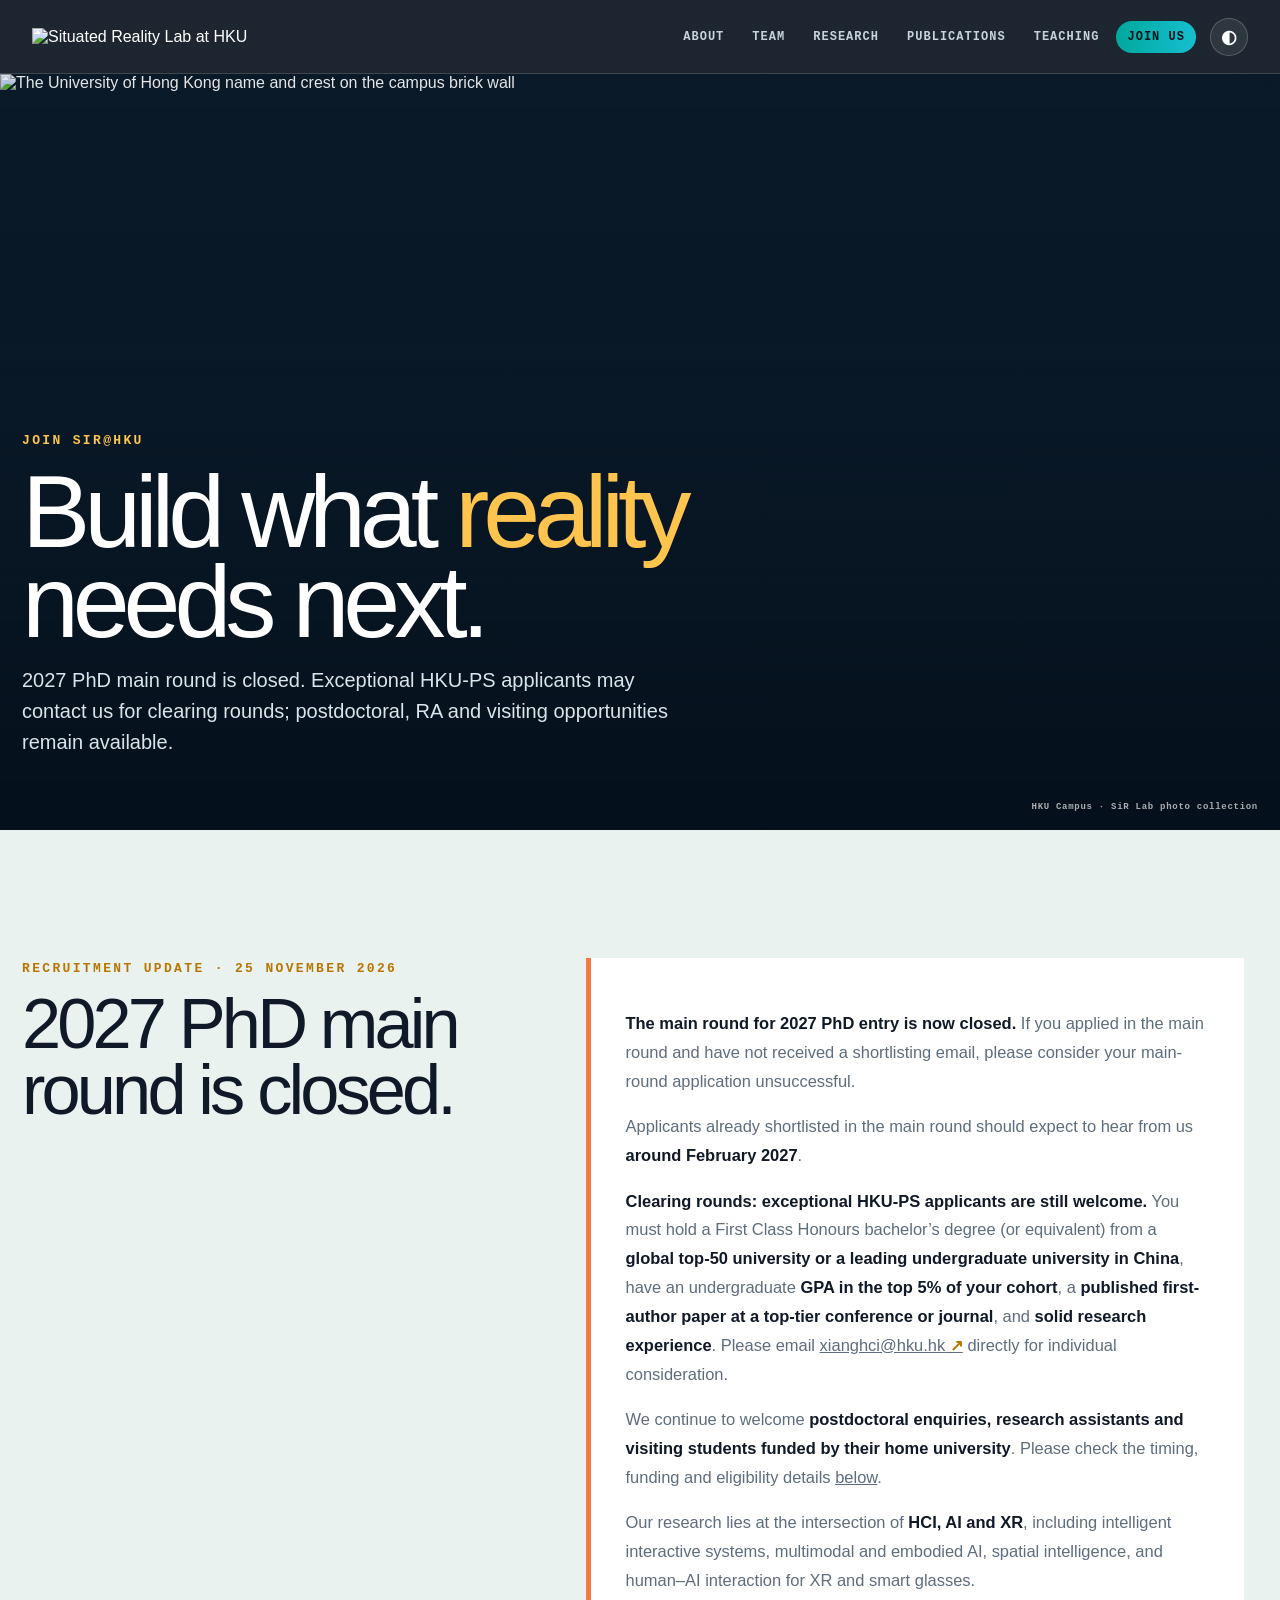
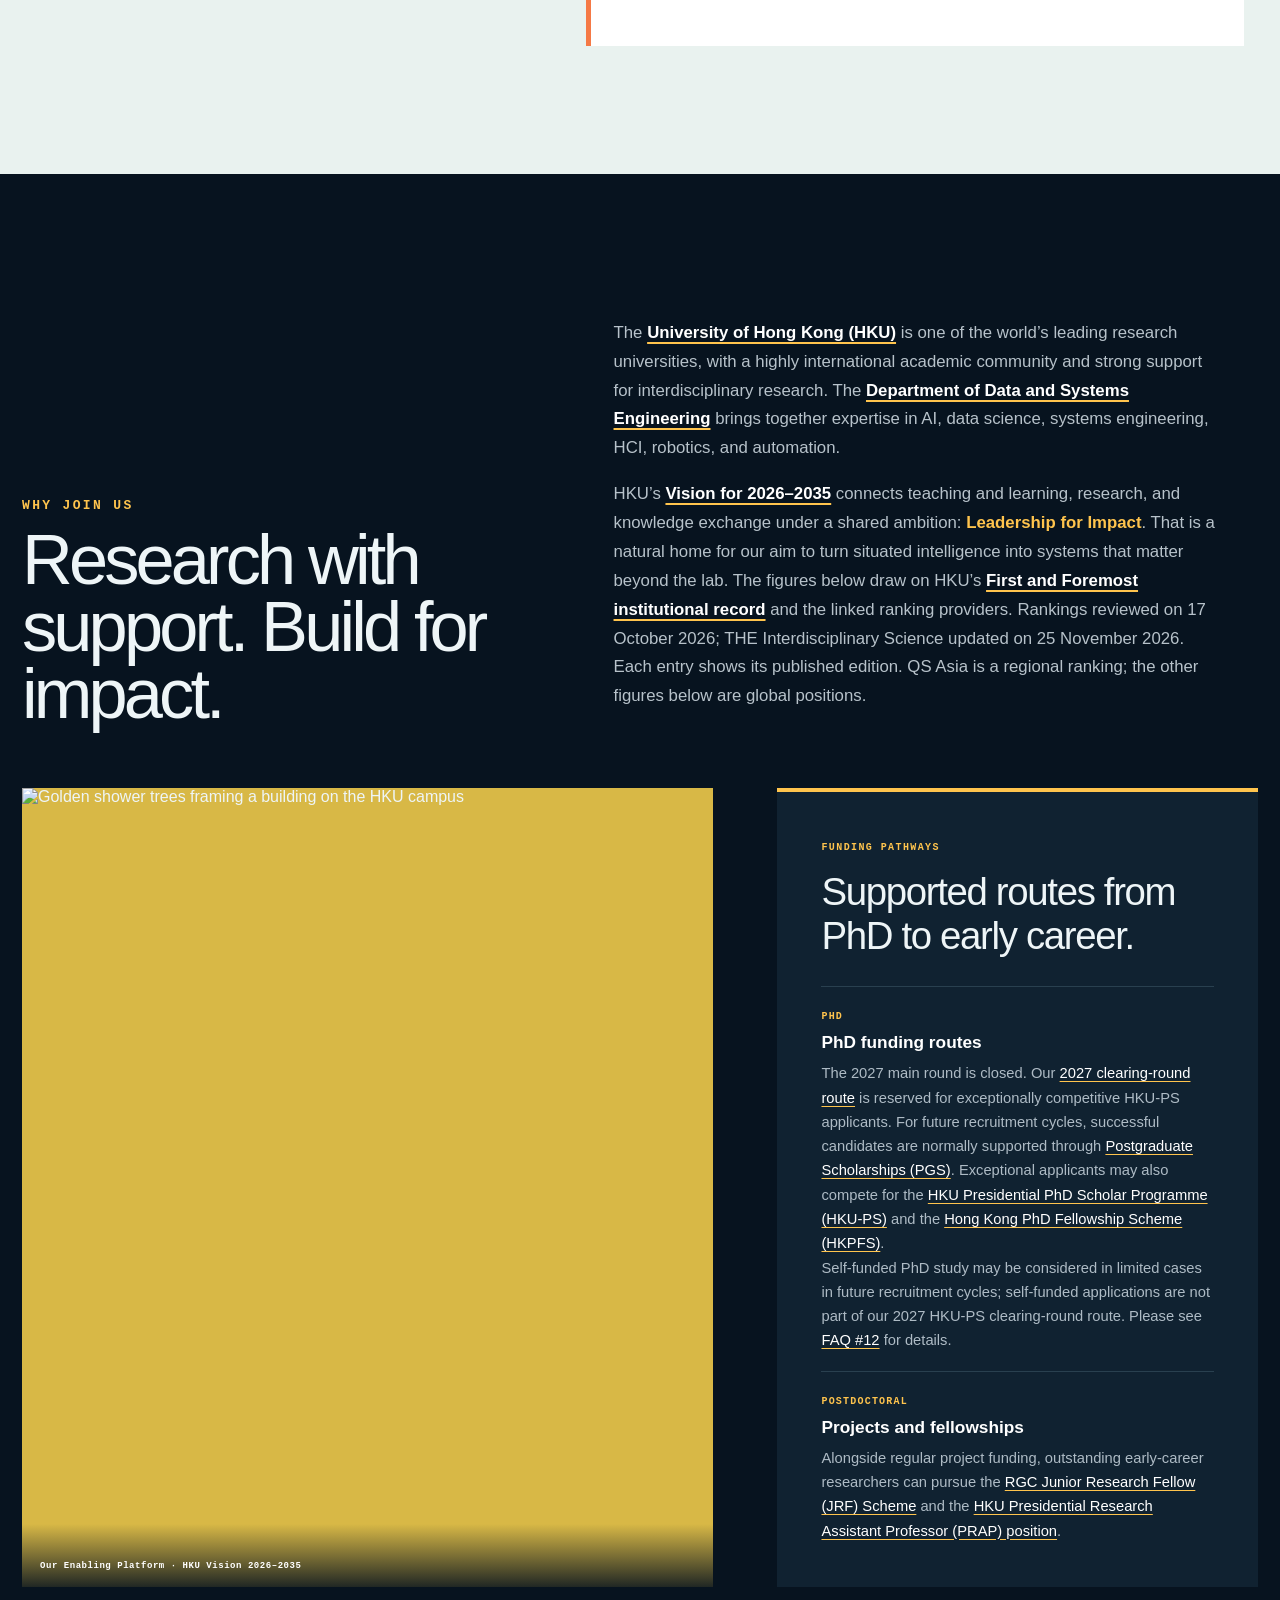
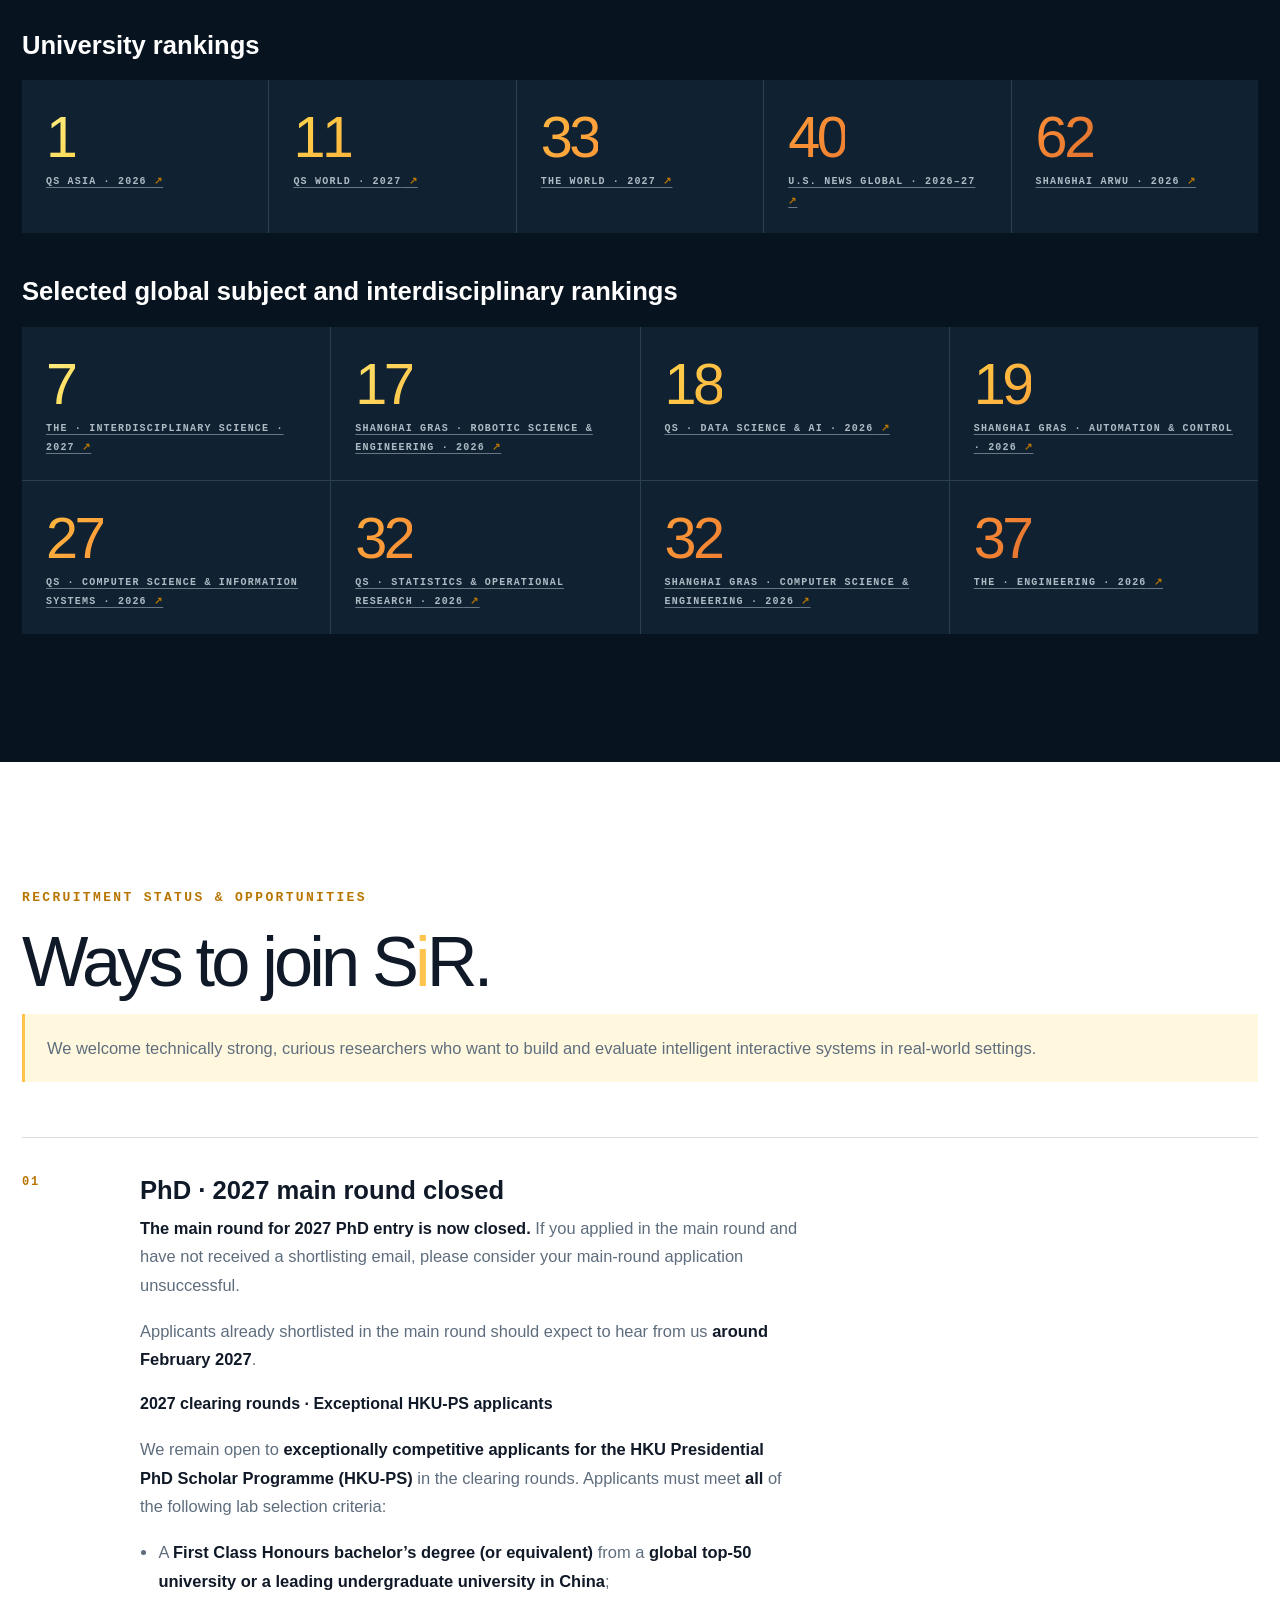
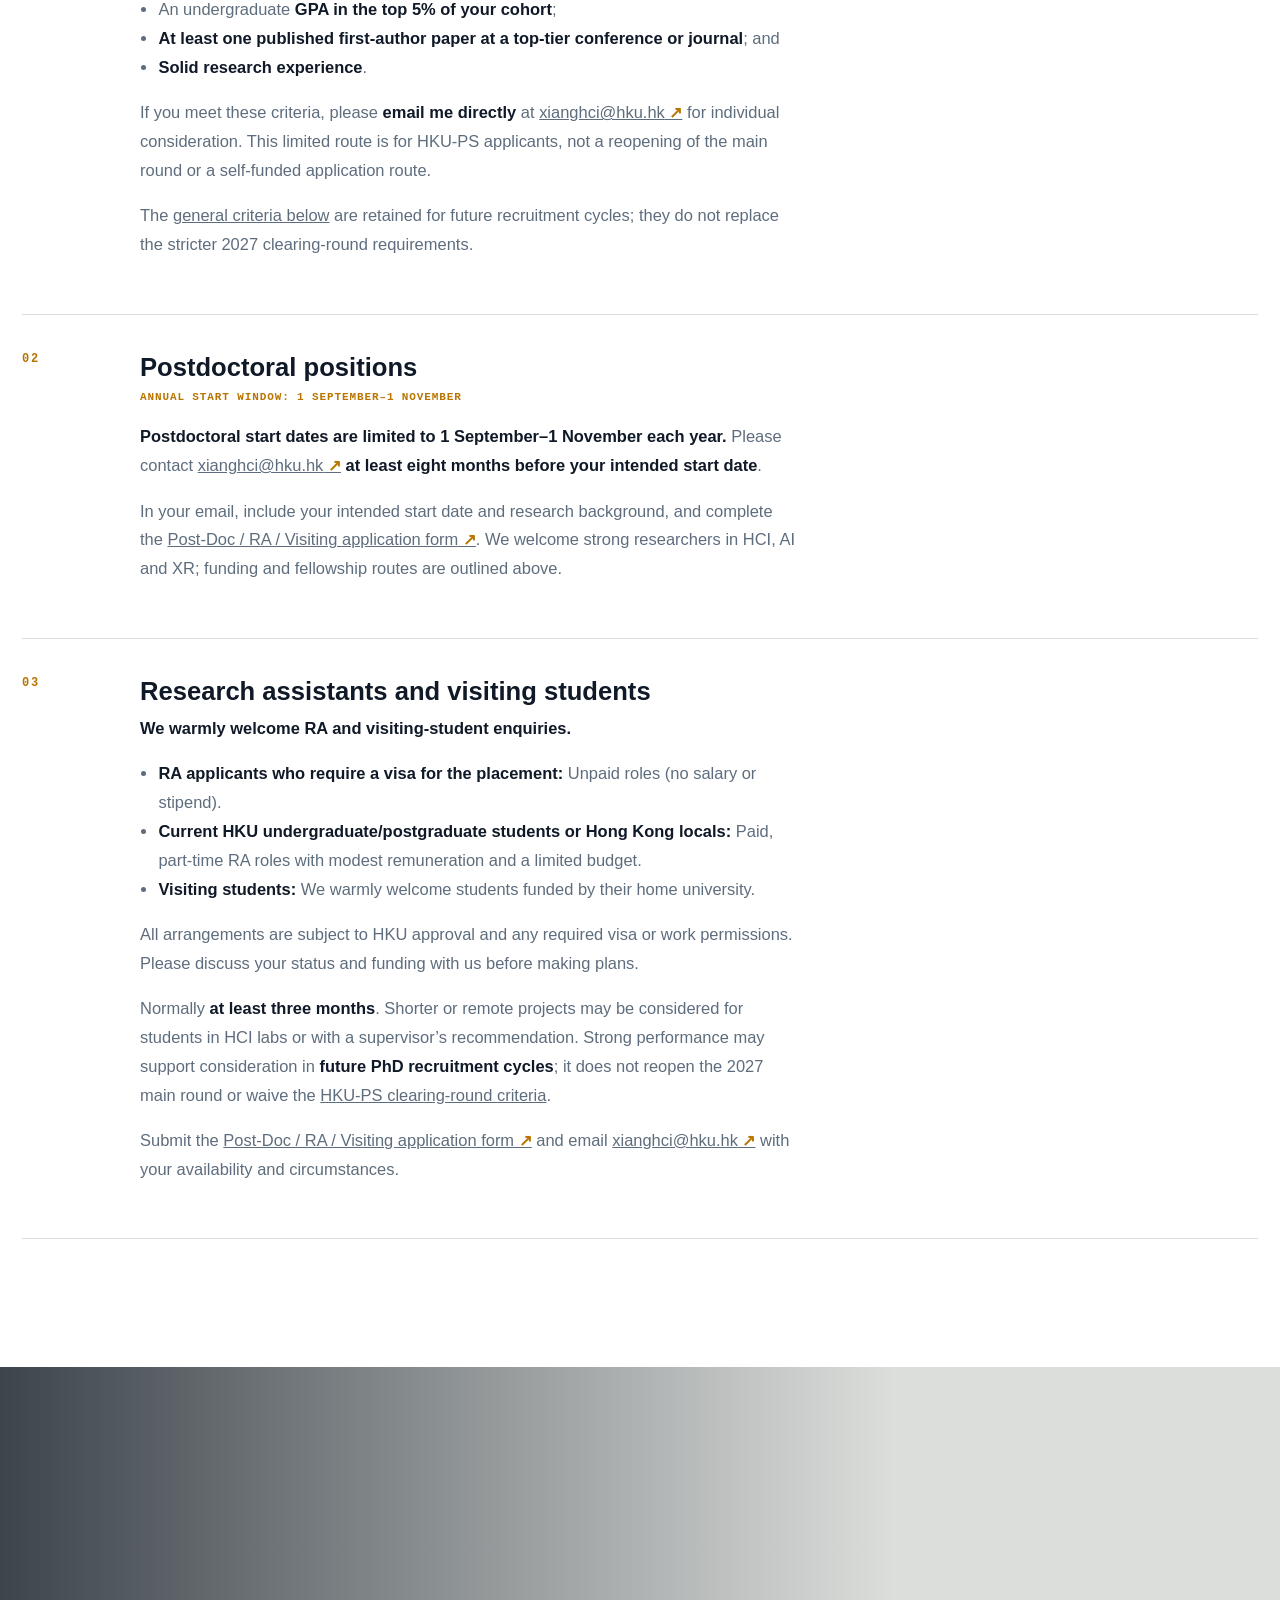
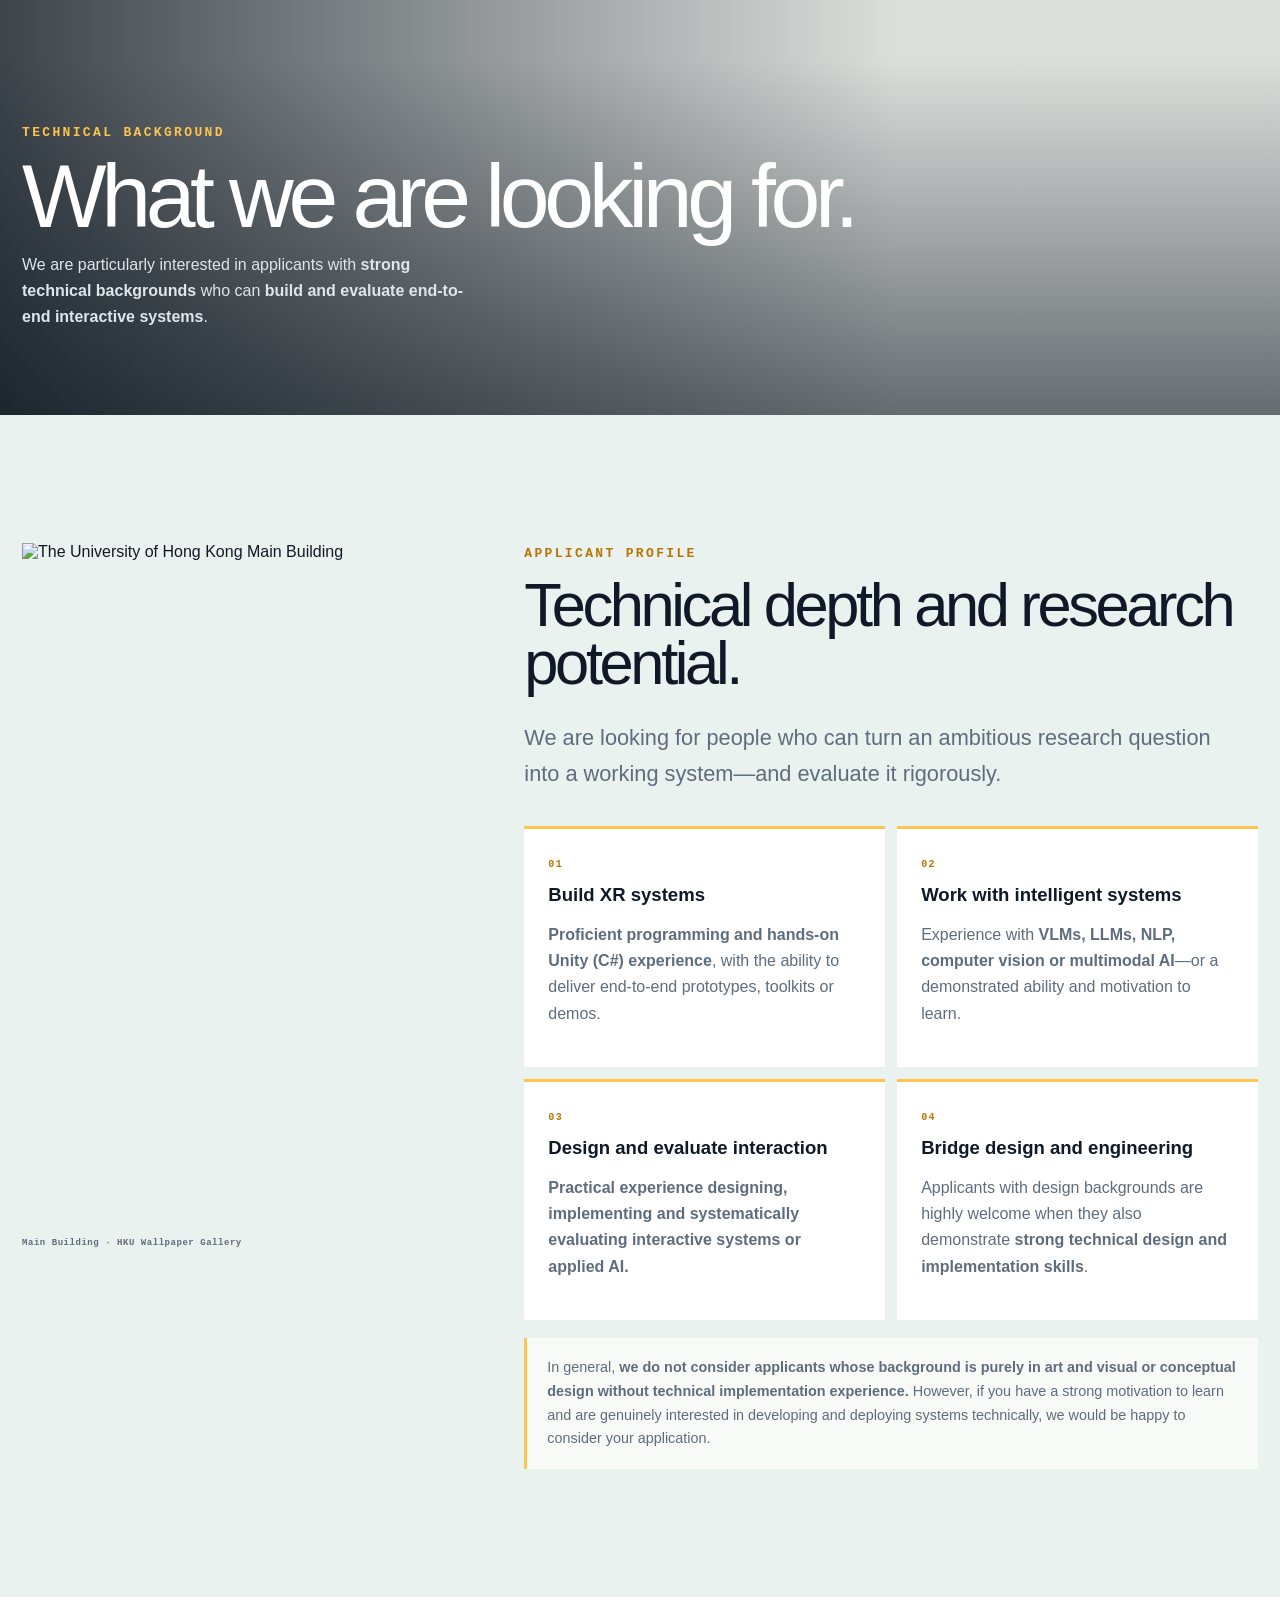
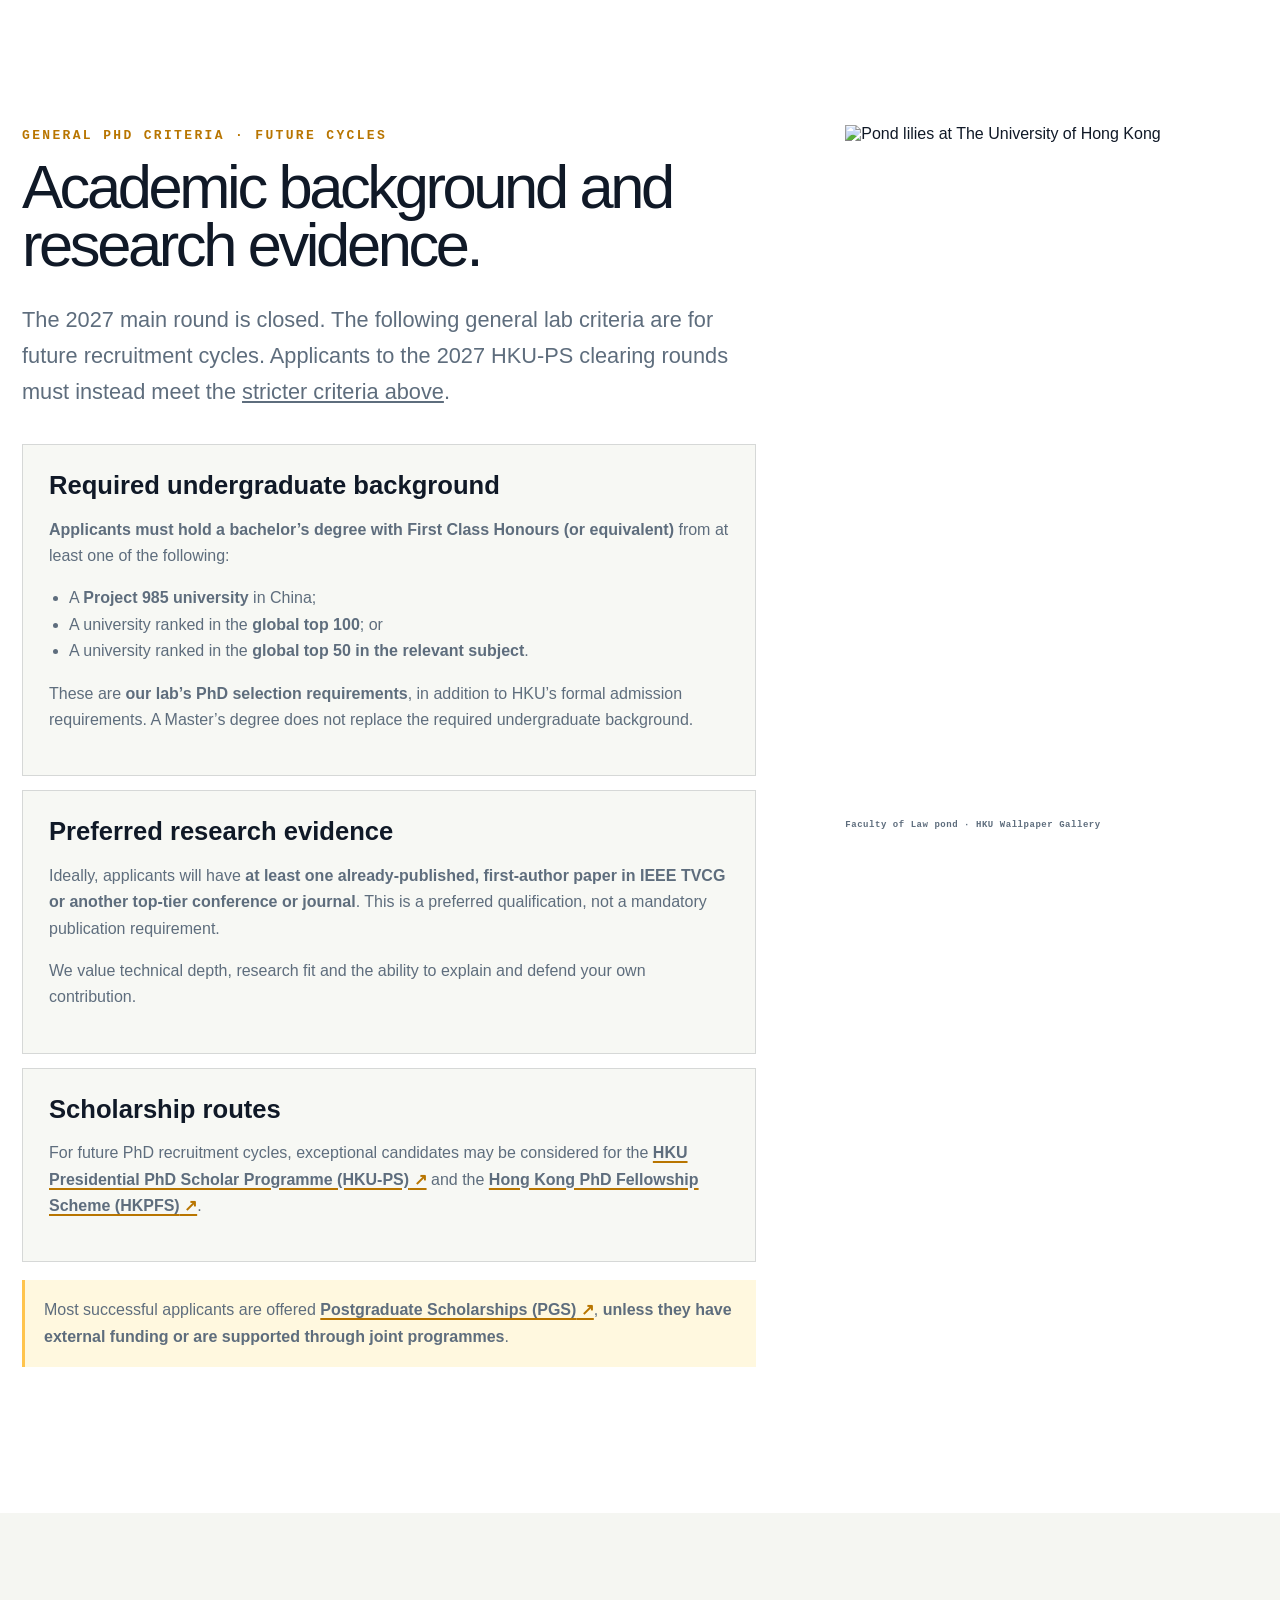
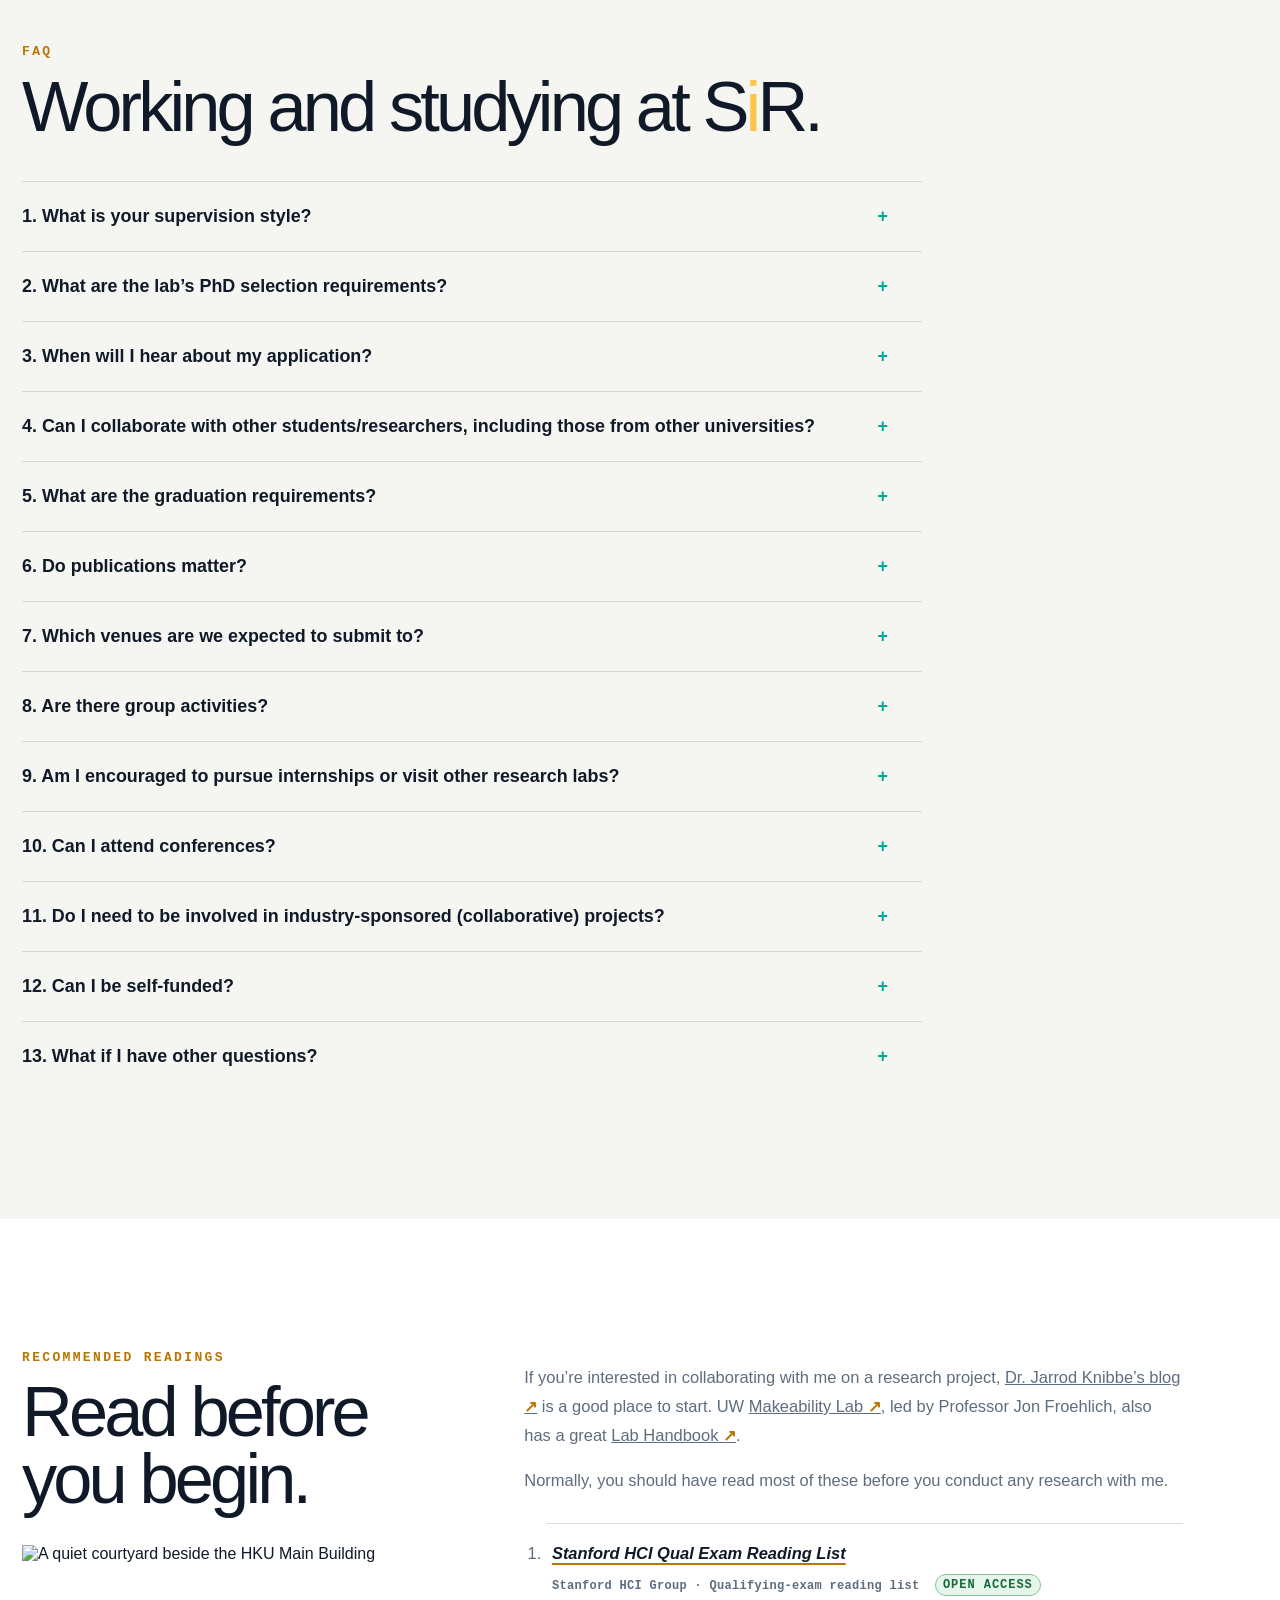
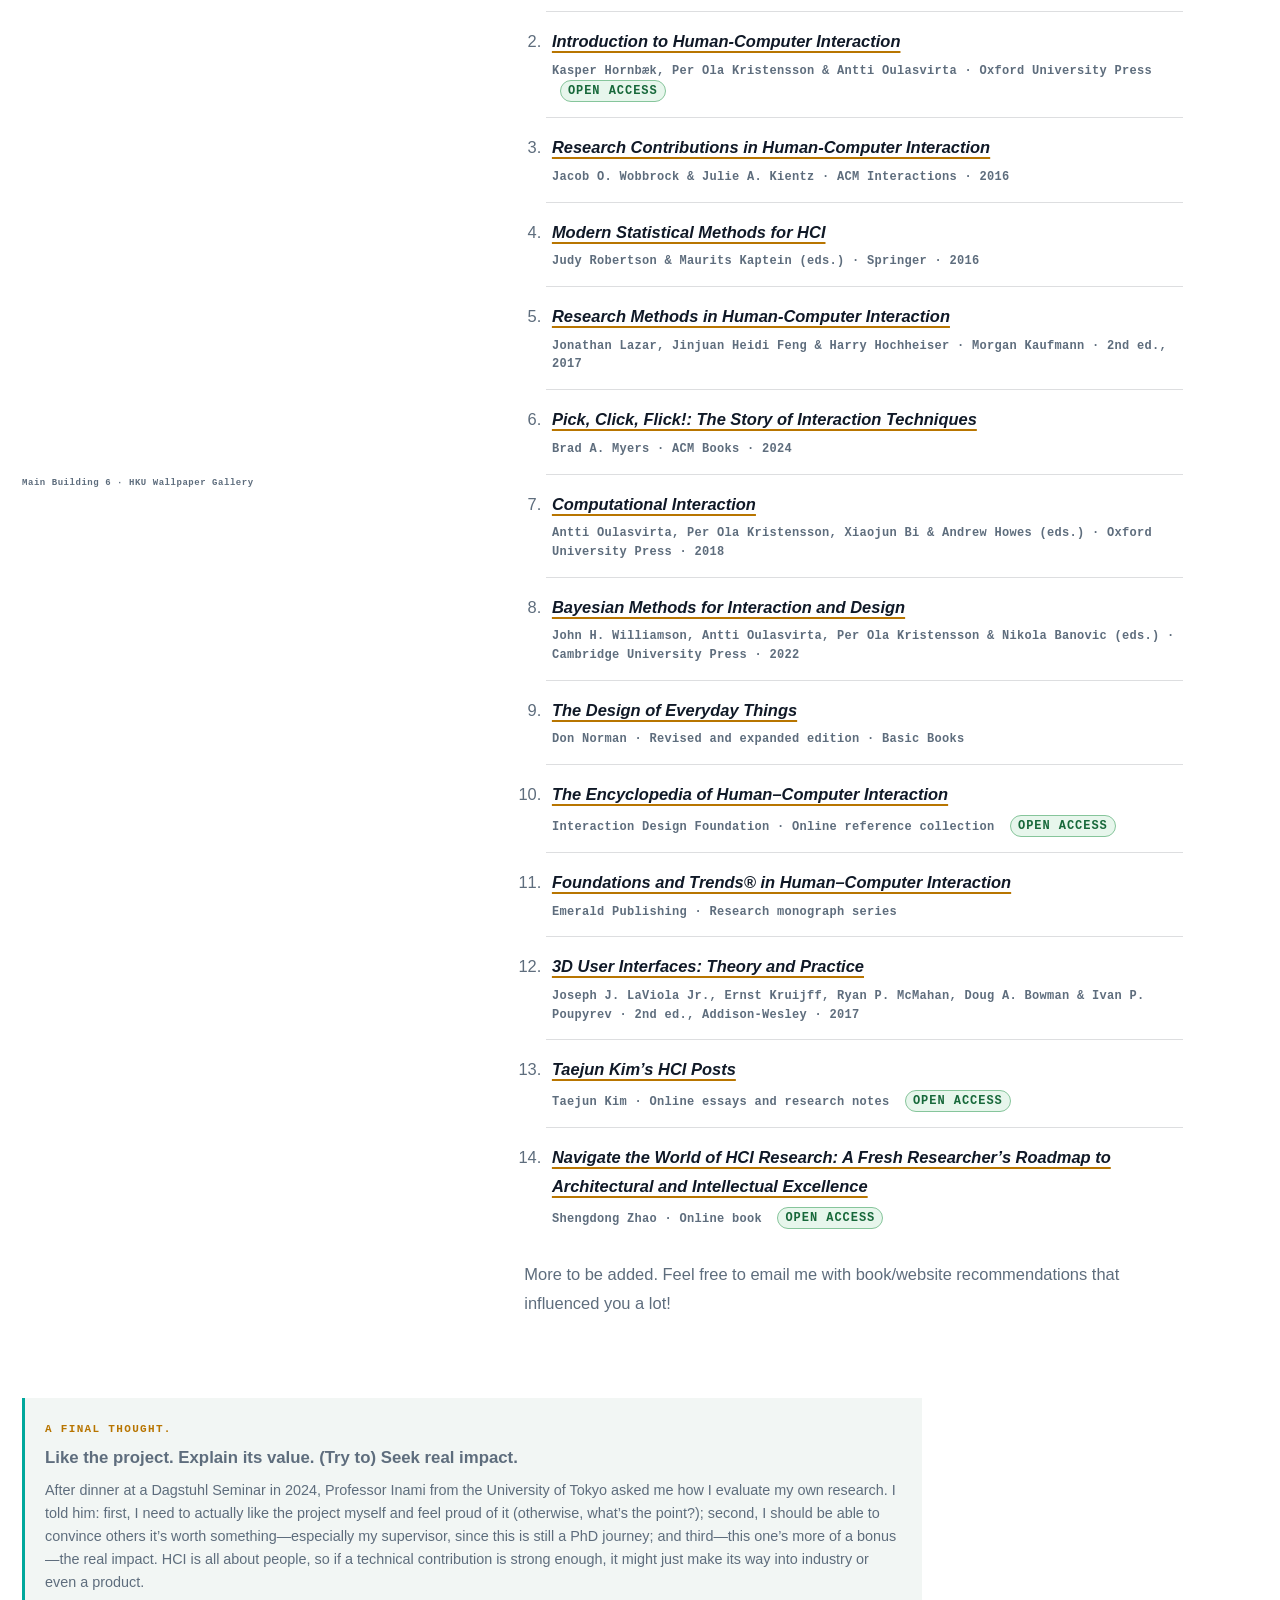
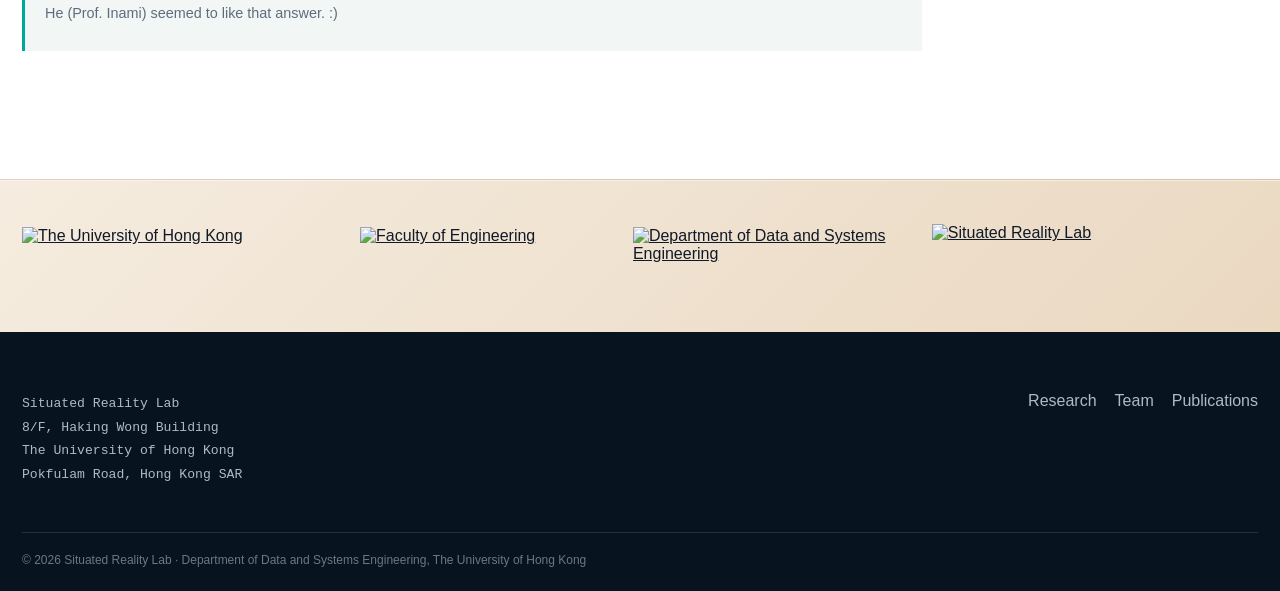
==== commit d735ab57: "Shorten homepage recruitment notice and update THE interdisciplinary ranking" ====
--- a/join-us/index.html
+++ b/join-us/index.html
@@ -2,7 +2,7 @@
 <header class="site-head"><a class="site-brand" href="index.html"><img src="assets/brand/sir-full-white.png" alt="Situated Reality Lab at HKU"></a><button class="nav-toggle" aria-expanded="false" aria-label="Open navigation">☰</button><nav class="site-nav" aria-label="Primary"><a href="index.html">About</a><a href="team.html">Team</a><a href="research.html">Research</a><a href="publications.html">Publications</a><a href="teaching.html">Teaching</a><a class="join-pill" href="/join-us" aria-current="page">Join us</a></nav></header>
 <main><section class="campus-hero"><img src="assets/campus/hku-campus-sign.webp" alt="The University of Hong Kong name and crest on the campus brick wall"><div class="hero-copy"><span class="eyebrow">Join SiR@HKU</span><h1>Build what <span class="text-accent">reality</span> needs next.</h1><p>2027 PhD main round is closed. Exceptional HKU-PS applicants may contact us for clearing rounds; postdoctoral, RA and visiting opportunities remain available.</p></div><small class="photo-credit">HKU Campus · SiR Lab photo collection</small></section>
 <section class="section section--tint" id="recruitment-status"><div class="section-grid"><div><span class="eyebrow">Recruitment update · 25 November 2026</span><h2>2027 PhD main round is closed.</h2></div><div class="status-card prose reveal"><p><strong>The main round for 2027 PhD entry is now closed.</strong> If you applied in the main round and have not received a shortlisting email, please consider your main-round application unsuccessful.</p><p>Applicants already shortlisted in the main round should expect to hear from us <strong>around February 2027</strong>.</p><p><strong>Clearing rounds: exceptional HKU-PS applicants are still welcome.</strong> You must hold a First Class Honours bachelor’s degree (or equivalent) from a <strong>global top-50 university or a leading undergraduate university in China</strong>, have an undergraduate <strong>GPA in the top 5% of your cohort</strong>, a <strong>published first-author paper at a top-tier conference or journal</strong>, and <strong>solid research experience</strong>. Please email <a href="mailto:xianghci@hku.hk">xianghci@hku.hk</a> directly for individual consideration.</p><p>We continue to welcome <strong>postdoctoral enquiries, research assistants and visiting students funded by their home university</strong>. Please check the timing, funding and eligibility details <a href="/join-us/#positions">below</a>.</p><p>Our research lies at the intersection of <strong>HCI, AI and XR</strong>, including intelligent interactive systems, multimodal and embodied AI, spatial intelligence, and human–AI interaction for XR and smart glasses.</p></div></div></section>
-<section class="section section--dark why-join"><div class="why-join__intro"><div><span class="eyebrow">Why join us</span><h2>Research with support. Build for impact.</h2></div><div class="why-join__context reveal"><p>The <a href="https://www.hku.hk/" target="_blank" rel="noreferrer">University of Hong Kong (HKU)</a> is one of the world’s leading research universities, with a highly international academic community and strong support for interdisciplinary research. The <a href="https://www.dase.hku.hk/" target="_blank" rel="noreferrer">Department of Data and Systems Engineering</a> brings together expertise in AI, data science, systems engineering, HCI, robotics, and automation.</p><p>HKU’s <a href="https://vision2026-2035.hku.hk/" target="_blank" rel="noreferrer">Vision for 2026–2035</a> connects teaching and learning, research, and knowledge exchange under a shared ambition: <strong>Leadership for Impact</strong>. That is a natural home for our aim to turn situated intelligence into systems that matter beyond the lab. The figures below draw on HKU’s <a href="https://www.cpao.hku.hk/firstandforemost/rankings" target="_blank" rel="noreferrer">First and Foremost institutional record</a> and the linked ranking providers. Rankings reviewed on 17 October 2026; each entry shows its published edition. QS Asia is a regional ranking; the other figures below are global positions.</p></div></div><div class="why-join__showcase"><figure class="why-join__visual reveal"><img src="assets/hku/our-enabling-platform.jpg" alt="Golden shower trees framing a building on the HKU campus"><figcaption>Our Enabling Platform · HKU Vision 2026–2035</figcaption></figure><div class="why-join__funding reveal"><span class="micro-label">Funding pathways</span><h3>Supported routes from PhD to early career.</h3><div class="funding-paths"><article><span>PhD</span><h4>PhD funding routes</h4><p>The 2027 main round is closed. Our <a href="/join-us/#clearing-rounds">2027 clearing-round route</a> is reserved for exceptionally competitive HKU-PS applicants. For future recruitment cycles, successful candidates are normally supported through <a href="https://gradsch.hku.hk/prospective_students/fees_scholarships_and_financial_support/postgraduate_scholarships" target="_blank" rel="noreferrer">Postgraduate Scholarships (PGS)</a>. Exceptional applicants may also compete for the <a href="https://gradsch.hku.hk/prospective_students/fees_scholarships_and_financial_support/hku_presidential_phd_scholar_programme" target="_blank" rel="noreferrer">HKU Presidential PhD Scholar Programme (HKU-PS)</a> and the <a href="https://gradsch.hku.hk/prospective_students/fees_scholarships_and_financial_support/hong_kong_phd_fellowship_scheme" target="_blank" rel="noreferrer">Hong Kong PhD Fellowship Scheme (HKPFS)</a>.</p><p>Self-funded PhD study may be considered in limited cases in future recruitment cycles; self-funded applications are not part of our 2027 HKU-PS clearing-round route. Please see <a href="/join-us/#faq-12">FAQ #12</a> for details.</p></article><article><span>Postdoctoral</span><h4>Projects and fellowships</h4><p>Alongside regular project funding, outstanding early-career researchers can pursue the <a href="https://www.ugc.edu.hk/eng/rgc/funding_opport/jrfs/" target="_blank" rel="noreferrer">RGC Junior Research Fellow (JRF) Scheme</a> and the <a href="https://www.rss.hku.hk/" target="_blank" rel="noreferrer">HKU Presidential Research Assistant Professor (PRAP) position</a>.</p></article></div></div></div><h3 class="rankings-heading">University rankings</h3><div class="kpi-row why-join__rankings why-join__rankings--university reveal"><div class="kpi"><b>1</b><span><a href="https://www.cpao.hku.hk/firstandforemost/rankings" target="_blank" rel="noreferrer">QS Asia · 2026</a></span></div><div class="kpi"><b>11</b><span><a href="https://www.cpao.hku.hk/firstandforemost/rankings" target="_blank" rel="noreferrer">QS World · 2027</a></span></div><div class="kpi"><b>33</b><span><a href="https://www.cpao.hku.hk/firstandforemost/rankings" target="_blank" rel="noreferrer">THE World · 2027</a></span></div><div class="kpi"><b>40</b><span><a href="https://www.usnews.com/education/best-global-universities/university-of-hong-kong-505046" target="_blank" rel="noreferrer">U.S. News Global · 2026–27</a></span></div><div class="kpi"><b>62</b><span><a href="https://www.shanghairanking.com/universities/the-university-of-hong-kong" target="_blank" rel="noreferrer">Shanghai ARWU · 2026</a></span></div></div><h3 class="rankings-heading">Selected global subject and interdisciplinary rankings</h3><div class="kpi-row why-join__rankings reveal"><div class="kpi"><b>17</b><span><a href="https://www.shanghairanking.com/universities/the-university-of-hong-kong" target="_blank" rel="noreferrer">Shanghai GRAS · Robotic Science &amp; Engineering · 2026</a></span></div><div class="kpi"><b>18</b><span><a href="https://www.dase.hku.hk/events/hku-leads-hong-kong-in-data-science-ranked-18th-globally-in-qs-2026" target="_blank" rel="noreferrer">QS · Data Science &amp; AI · 2026</a></span></div><div class="kpi"><b>19</b><span><a href="https://www.shanghairanking.com/universities/the-university-of-hong-kong" target="_blank" rel="noreferrer">Shanghai GRAS · Automation &amp; Control · 2026</a></span></div><div class="kpi"><b>27</b><span><a href="https://ece.hku.hk/about/" target="_blank" rel="noreferrer">QS · Computer Science &amp; Information Systems · 2026</a></span></div><div class="kpi"><b>32</b><span><a href="https://ai.hku.hk/news-events/news-and-announcements/hku-cds-leads-hong-kong-in-qs-subject-rankings-2026-for-data-science-ai-and-computer-science-area" target="_blank" rel="noreferrer">QS · Statistics &amp; Operational Research · 2026</a></span></div><div class="kpi"><b>32</b><span><a href="https://www.shanghairanking.com/universities/the-university-of-hong-kong" target="_blank" rel="noreferrer">Shanghai GRAS · Computer Science &amp; Engineering · 2026</a></span></div><div class="kpi"><b>32</b><span><a href="https://www.cpao.hku.hk/firstandforemost/rankings" target="_blank" rel="noreferrer">Times Interdisciplinary Science · 2026</a></span></div><div class="kpi"><b>37</b><span><a href="https://www.timeshighereducation.com/world-university-rankings/university-hong-kong" target="_blank" rel="noreferrer">THE · Engineering · 2026</a></span></div></div></section>
+<section class="section section--dark why-join"><div class="why-join__intro"><div><span class="eyebrow">Why join us</span><h2>Research with support. Build for impact.</h2></div><div class="why-join__context reveal"><p>The <a href="https://www.hku.hk/" target="_blank" rel="noreferrer">University of Hong Kong (HKU)</a> is one of the world’s leading research universities, with a highly international academic community and strong support for interdisciplinary research. The <a href="https://www.dase.hku.hk/" target="_blank" rel="noreferrer">Department of Data and Systems Engineering</a> brings together expertise in AI, data science, systems engineering, HCI, robotics, and automation.</p><p>HKU’s <a href="https://vision2026-2035.hku.hk/" target="_blank" rel="noreferrer">Vision for 2026–2035</a> connects teaching and learning, research, and knowledge exchange under a shared ambition: <strong>Leadership for Impact</strong>. That is a natural home for our aim to turn situated intelligence into systems that matter beyond the lab. The figures below draw on HKU’s <a href="https://www.cpao.hku.hk/firstandforemost/rankings" target="_blank" rel="noreferrer">First and Foremost institutional record</a> and the linked ranking providers. Rankings reviewed on 17 October 2026; THE Interdisciplinary Science updated on 25 November 2026. Each entry shows its published edition. QS Asia is a regional ranking; the other figures below are global positions.</p></div></div><div class="why-join__showcase"><figure class="why-join__visual reveal"><img src="assets/hku/our-enabling-platform.jpg" alt="Golden shower trees framing a building on the HKU campus"><figcaption>Our Enabling Platform · HKU Vision 2026–2035</figcaption></figure><div class="why-join__funding reveal"><span class="micro-label">Funding pathways</span><h3>Supported routes from PhD to early career.</h3><div class="funding-paths"><article><span>PhD</span><h4>PhD funding routes</h4><p>The 2027 main round is closed. Our <a href="/join-us/#clearing-rounds">2027 clearing-round route</a> is reserved for exceptionally competitive HKU-PS applicants. For future recruitment cycles, successful candidates are normally supported through <a href="https://gradsch.hku.hk/prospective_students/fees_scholarships_and_financial_support/postgraduate_scholarships" target="_blank" rel="noreferrer">Postgraduate Scholarships (PGS)</a>. Exceptional applicants may also compete for the <a href="https://gradsch.hku.hk/prospective_students/fees_scholarships_and_financial_support/hku_presidential_phd_scholar_programme" target="_blank" rel="noreferrer">HKU Presidential PhD Scholar Programme (HKU-PS)</a> and the <a href="https://gradsch.hku.hk/prospective_students/fees_scholarships_and_financial_support/hong_kong_phd_fellowship_scheme" target="_blank" rel="noreferrer">Hong Kong PhD Fellowship Scheme (HKPFS)</a>.</p><p>Self-funded PhD study may be considered in limited cases in future recruitment cycles; self-funded applications are not part of our 2027 HKU-PS clearing-round route. Please see <a href="/join-us/#faq-12">FAQ #12</a> for details.</p></article><article><span>Postdoctoral</span><h4>Projects and fellowships</h4><p>Alongside regular project funding, outstanding early-career researchers can pursue the <a href="https://www.ugc.edu.hk/eng/rgc/funding_opport/jrfs/" target="_blank" rel="noreferrer">RGC Junior Research Fellow (JRF) Scheme</a> and the <a href="https://www.rss.hku.hk/" target="_blank" rel="noreferrer">HKU Presidential Research Assistant Professor (PRAP) position</a>.</p></article></div></div></div><h3 class="rankings-heading">University rankings</h3><div class="kpi-row why-join__rankings why-join__rankings--university reveal"><div class="kpi"><b>1</b><span><a href="https://www.cpao.hku.hk/firstandforemost/rankings" target="_blank" rel="noreferrer">QS Asia · 2026</a></span></div><div class="kpi"><b>11</b><span><a href="https://www.cpao.hku.hk/firstandforemost/rankings" target="_blank" rel="noreferrer">QS World · 2027</a></span></div><div class="kpi"><b>33</b><span><a href="https://www.cpao.hku.hk/firstandforemost/rankings" target="_blank" rel="noreferrer">THE World · 2027</a></span></div><div class="kpi"><b>40</b><span><a href="https://www.usnews.com/education/best-global-universities/university-of-hong-kong-505046" target="_blank" rel="noreferrer">U.S. News Global · 2026–27</a></span></div><div class="kpi"><b>62</b><span><a href="https://www.shanghairanking.com/universities/the-university-of-hong-kong" target="_blank" rel="noreferrer">Shanghai ARWU · 2026</a></span></div></div><h3 class="rankings-heading">Selected global subject and interdisciplinary rankings</h3><div class="kpi-row why-join__rankings reveal"><div class="kpi"><b>7</b><span><a href="https://www.timeshighereducation.com/world-university-rankings/interdisciplinary-science-rankings" target="_blank" rel="noreferrer">THE · Interdisciplinary Science · 2027</a></span></div><div class="kpi"><b>17</b><span><a href="https://www.shanghairanking.com/universities/the-university-of-hong-kong" target="_blank" rel="noreferrer">Shanghai GRAS · Robotic Science &amp; Engineering · 2026</a></span></div><div class="kpi"><b>18</b><span><a href="https://www.dase.hku.hk/events/hku-leads-hong-kong-in-data-science-ranked-18th-globally-in-qs-2026" target="_blank" rel="noreferrer">QS · Data Science &amp; AI · 2026</a></span></div><div class="kpi"><b>19</b><span><a href="https://www.shanghairanking.com/universities/the-university-of-hong-kong" target="_blank" rel="noreferrer">Shanghai GRAS · Automation &amp; Control · 2026</a></span></div><div class="kpi"><b>27</b><span><a href="https://ece.hku.hk/about/" target="_blank" rel="noreferrer">QS · Computer Science &amp; Information Systems · 2026</a></span></div><div class="kpi"><b>32</b><span><a href="https://ai.hku.hk/news-events/news-and-announcements/hku-cds-leads-hong-kong-in-qs-subject-rankings-2026-for-data-science-ai-and-computer-science-area" target="_blank" rel="noreferrer">QS · Statistics &amp; Operational Research · 2026</a></span></div><div class="kpi"><b>32</b><span><a href="https://www.shanghairanking.com/universities/the-university-of-hong-kong" target="_blank" rel="noreferrer">Shanghai GRAS · Computer Science &amp; Engineering · 2026</a></span></div><div class="kpi"><b>37</b><span><a href="https://www.timeshighereducation.com/world-university-rankings/university-hong-kong" target="_blank" rel="noreferrer">THE · Engineering · 2026</a></span></div></div></section>
 <section class="section section--white" id="positions"><div class="opening-intro"><span class="eyebrow">Recruitment status &amp; opportunities</span><h2>Ways to join S<span class="sir-i">i</span>R.</h2><aside class="opening-note">We welcome technically strong, curious researchers who want to build and evaluate intelligent interactive systems in real-world settings.</aside></div><div class="opening-list reveal">
 <article class="opening-row" id="phd"><span class="opening-index">01</span><div class="prose"><h3>PhD · 2027 main round closed</h3><p><strong>The main round for 2027 PhD entry is now closed.</strong> If you applied in the main round and have not received a shortlisting email, please consider your main-round application unsuccessful.</p><p>Applicants already shortlisted in the main round should expect to hear from us <strong>around February 2027</strong>.</p><div id="clearing-rounds"><h4>2027 clearing rounds · Exceptional HKU-PS applicants</h4><p>We remain open to <strong>exceptionally competitive applicants for the HKU Presidential PhD Scholar Programme (HKU-PS)</strong> in the clearing rounds. Applicants must meet <strong>all</strong> of the following lab selection criteria:</p><ul><li>A <strong>First Class Honours bachelor’s degree (or equivalent)</strong> from a <strong>global top-50 university or a leading undergraduate university in China</strong>;</li><li>An undergraduate <strong>GPA in the top 5% of your cohort</strong>;</li><li><strong>At least one published first-author paper at a top-tier conference or journal</strong>; and</li><li><strong>Solid research experience</strong>.</li></ul><p>If you meet these criteria, please <strong>email me directly</strong> at <a href="mailto:xianghci@hku.hk">xianghci@hku.hk</a> for individual consideration. This limited route is for HKU-PS applicants, not a reopening of the main round or a self-funded application route.</p></div><p>The <a href="/join-us/#phd-criteria">general criteria below</a> are retained for future recruitment cycles; they do not replace the stricter 2027 clearing-round requirements.</p></div></article>
 <article class="opening-row" id="postdoc"><span class="opening-index">02</span><div class="prose"><h3>Postdoctoral positions</h3><p class="opening-meta">Annual start window: 1 September–1 November</p><p><strong>Postdoctoral start dates are limited to 1 September–1 November each year.</strong> Please contact <a href="mailto:xianghci@hku.hk">xianghci@hku.hk</a> <strong>at least eight months before your intended start date</strong>.</p><p>In your email, include your intended start date and research background, and complete the <a href="https://forms.gle/y2c8D5SQDq1c2nBt6" target="_blank" rel="noreferrer">Post-Doc / RA / Visiting application form</a>. We welcome strong researchers in HCI, AI and XR; funding and fellowship routes are outlined above.</p></div></article>
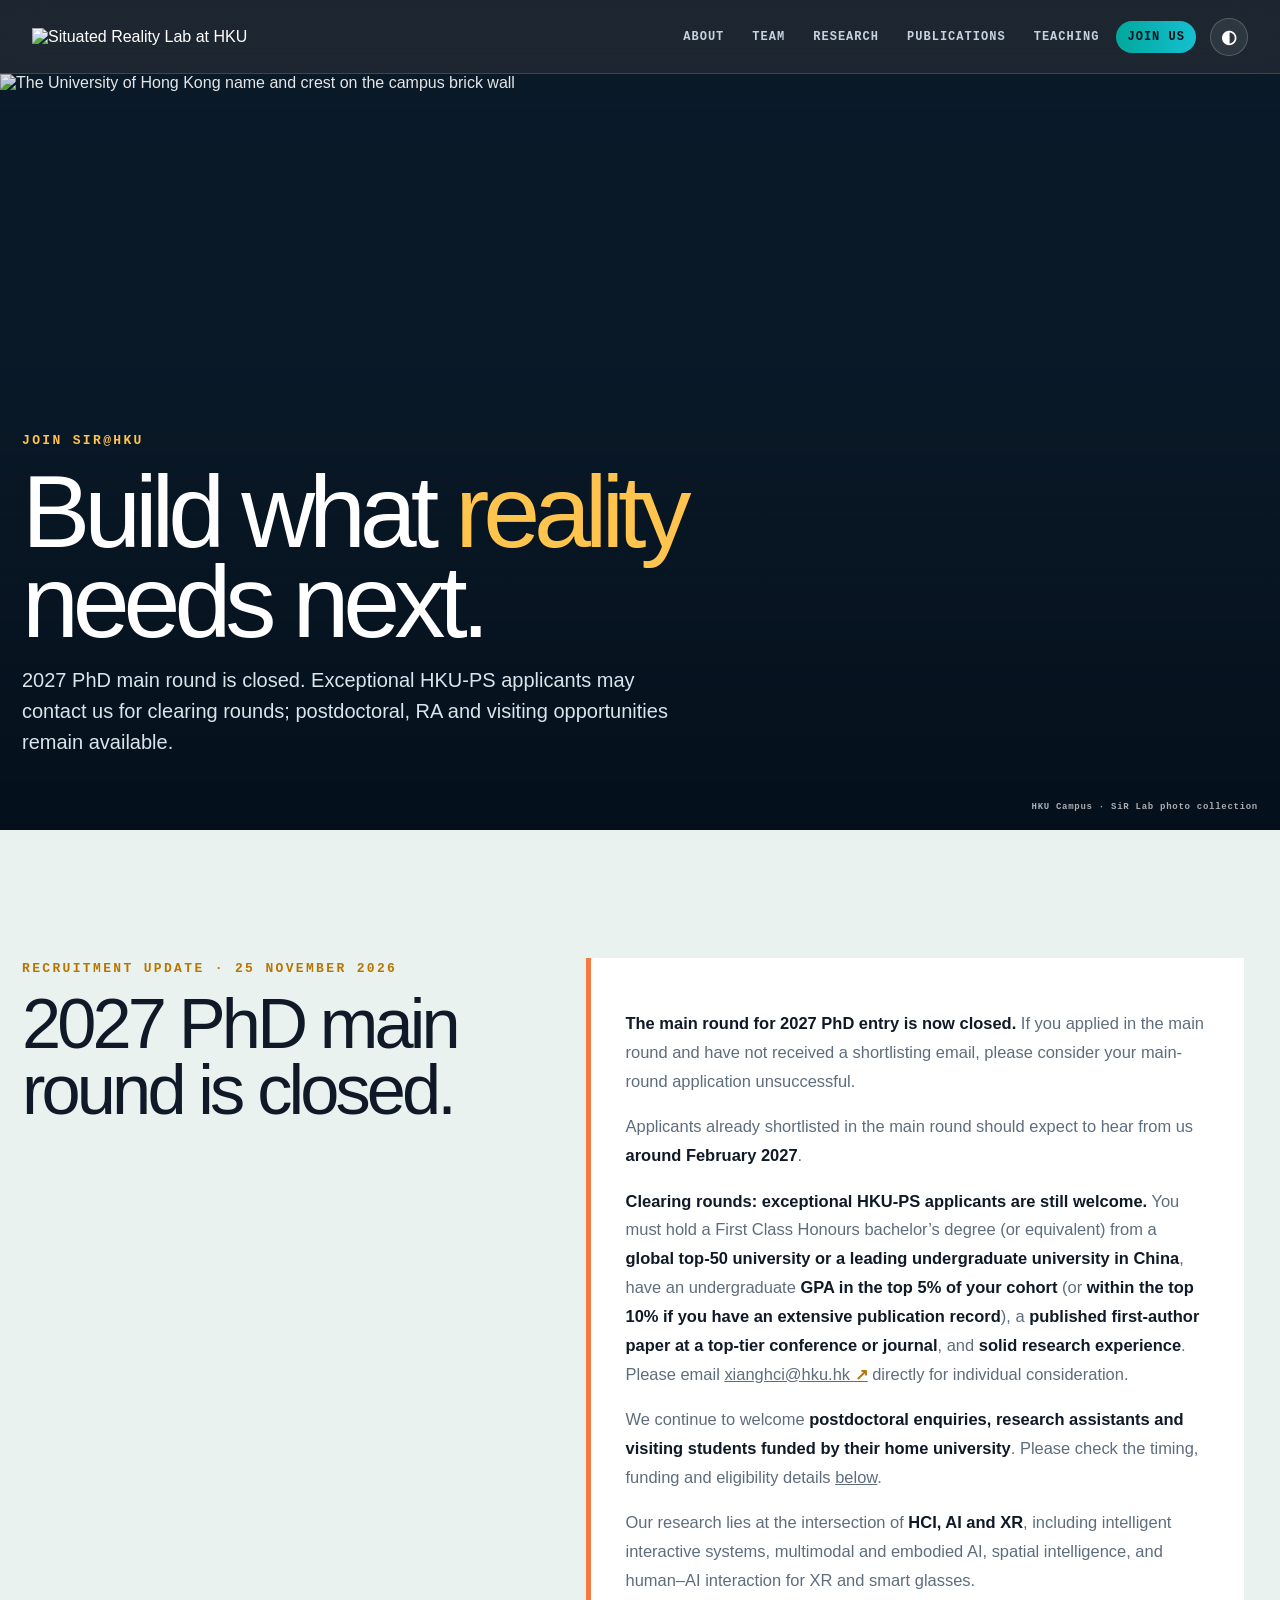
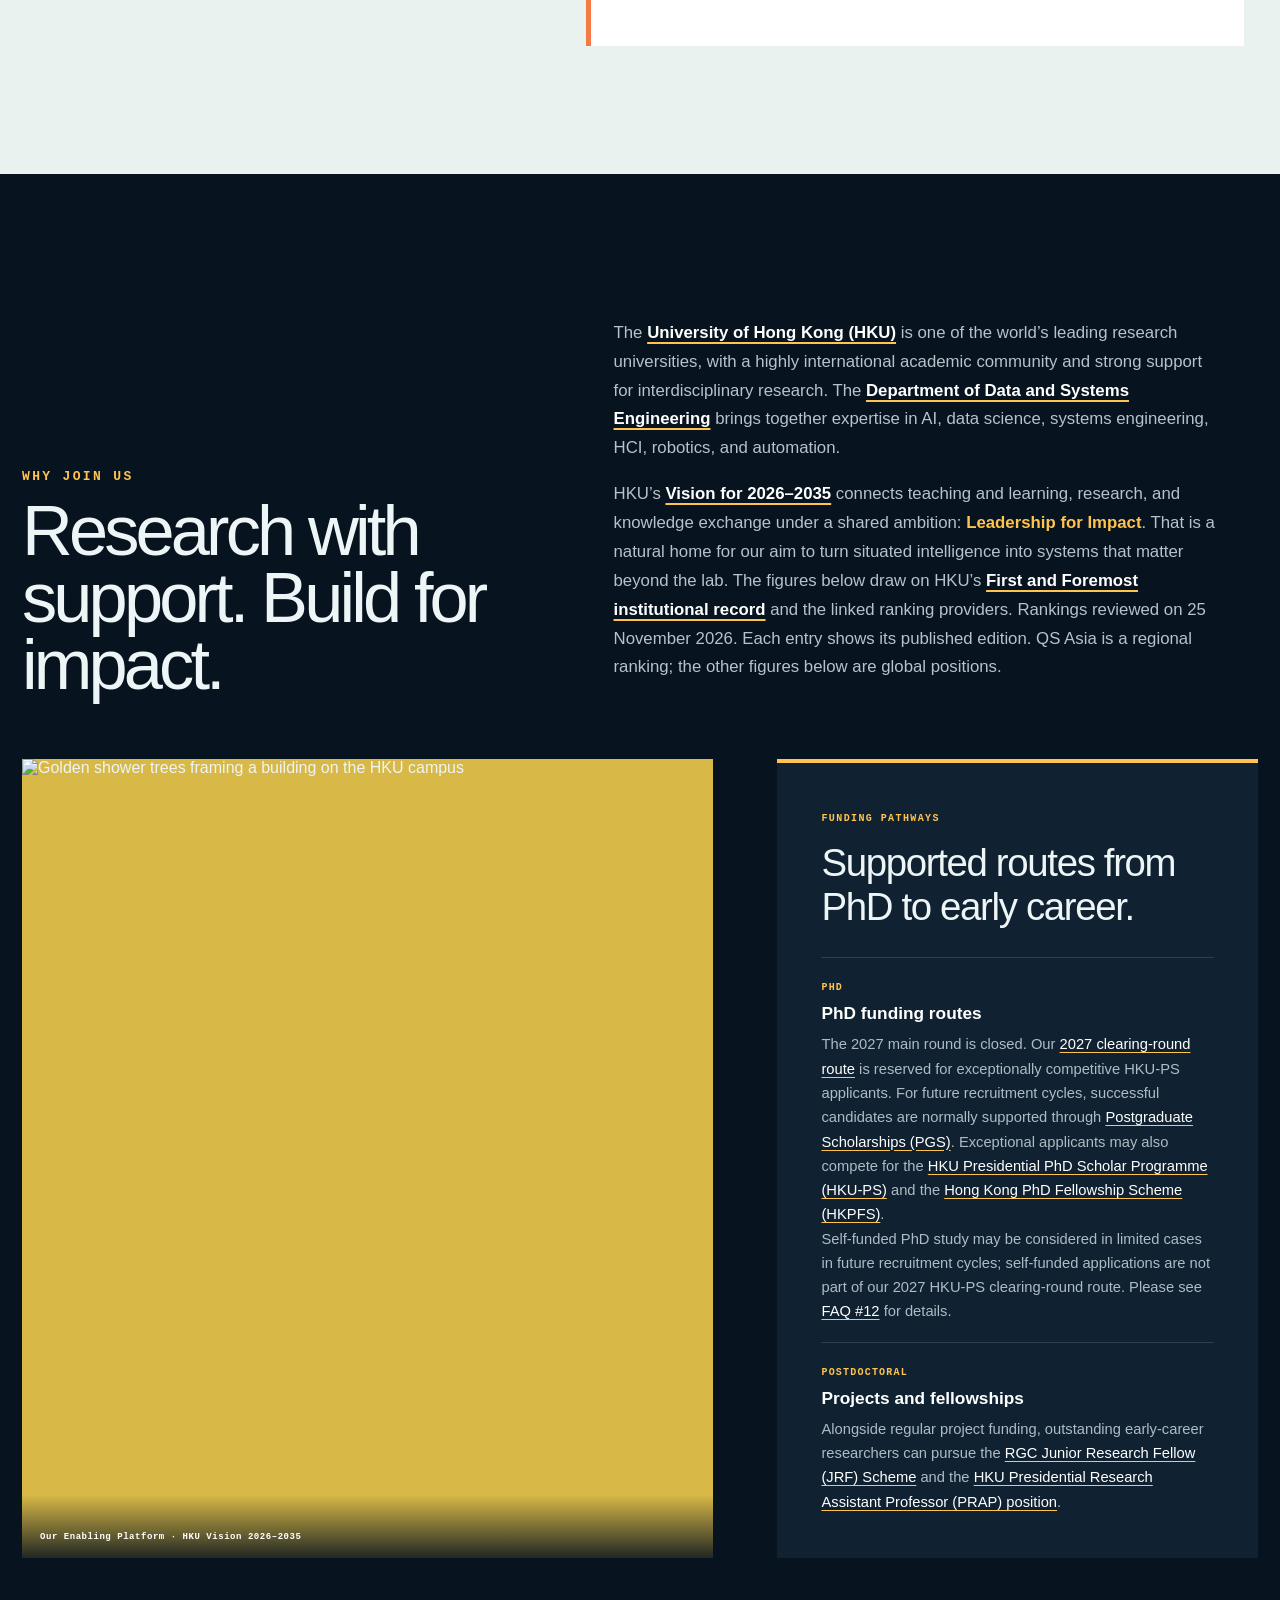
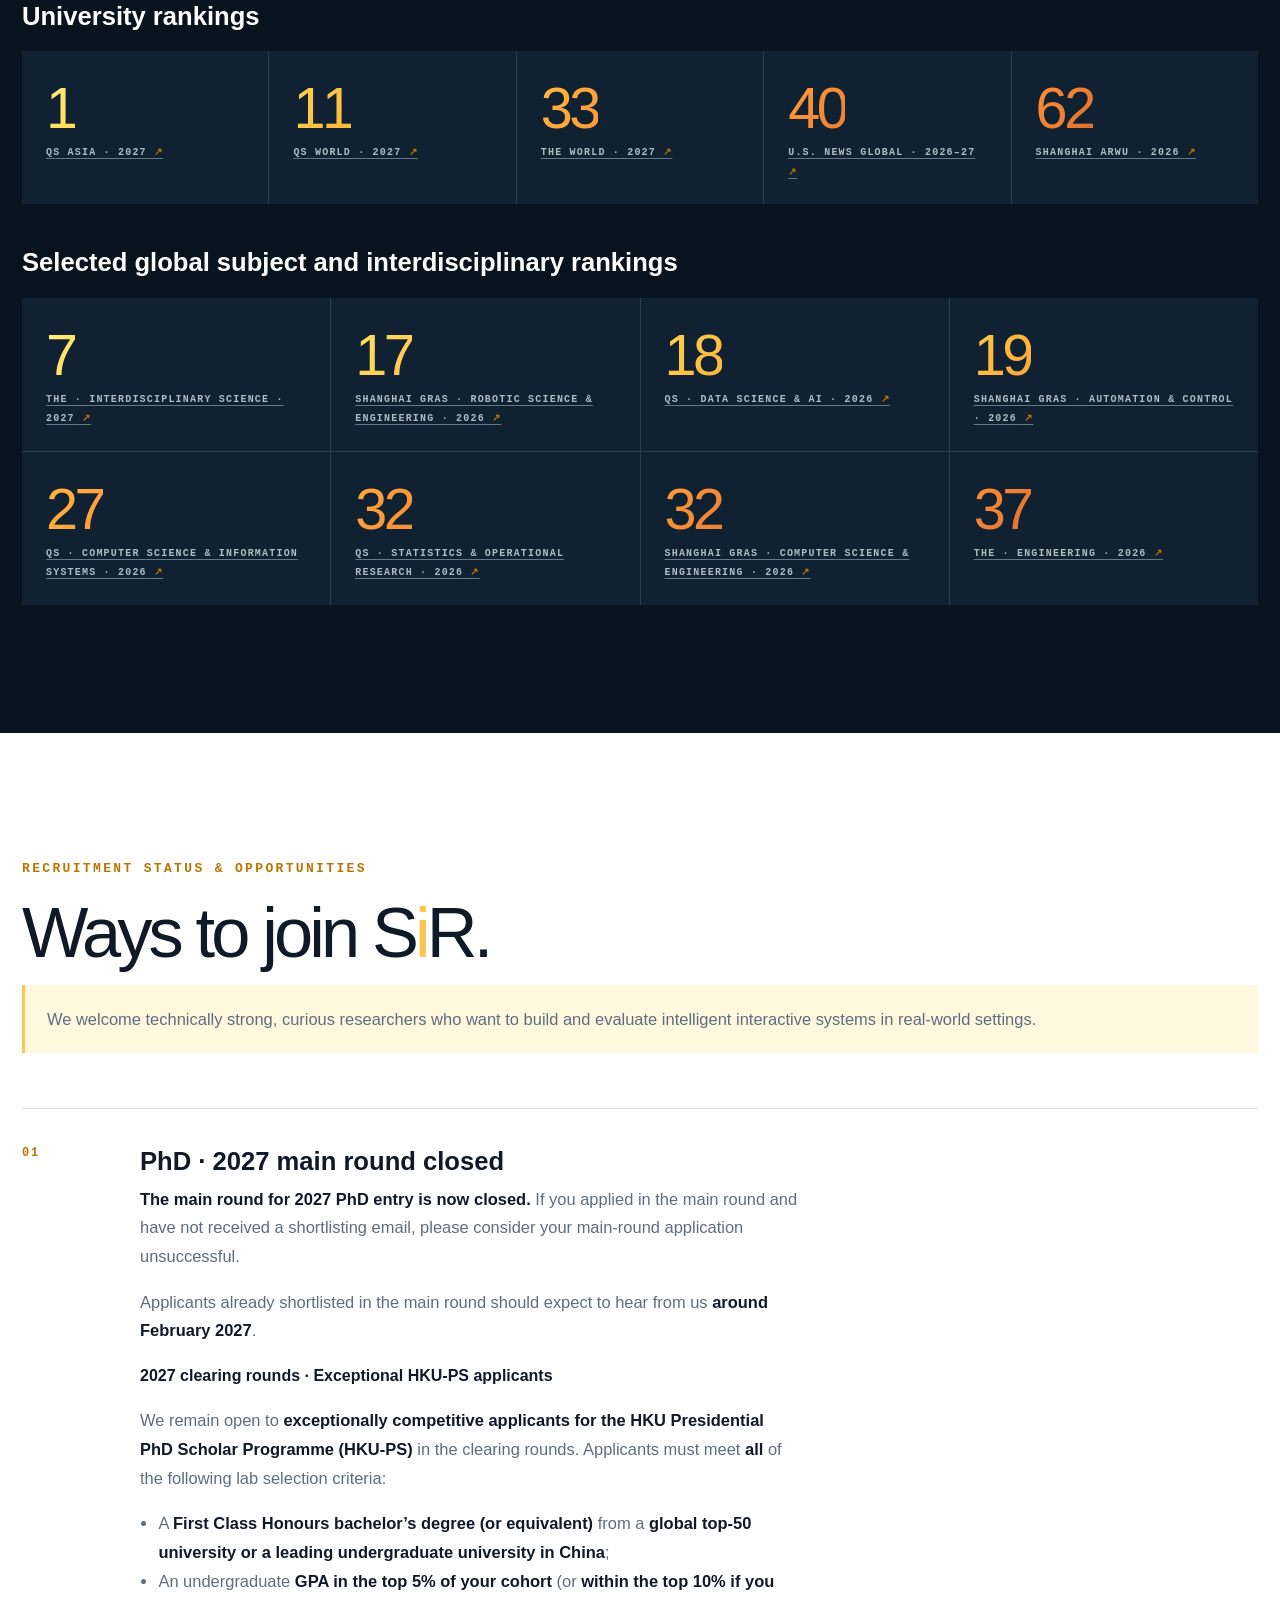
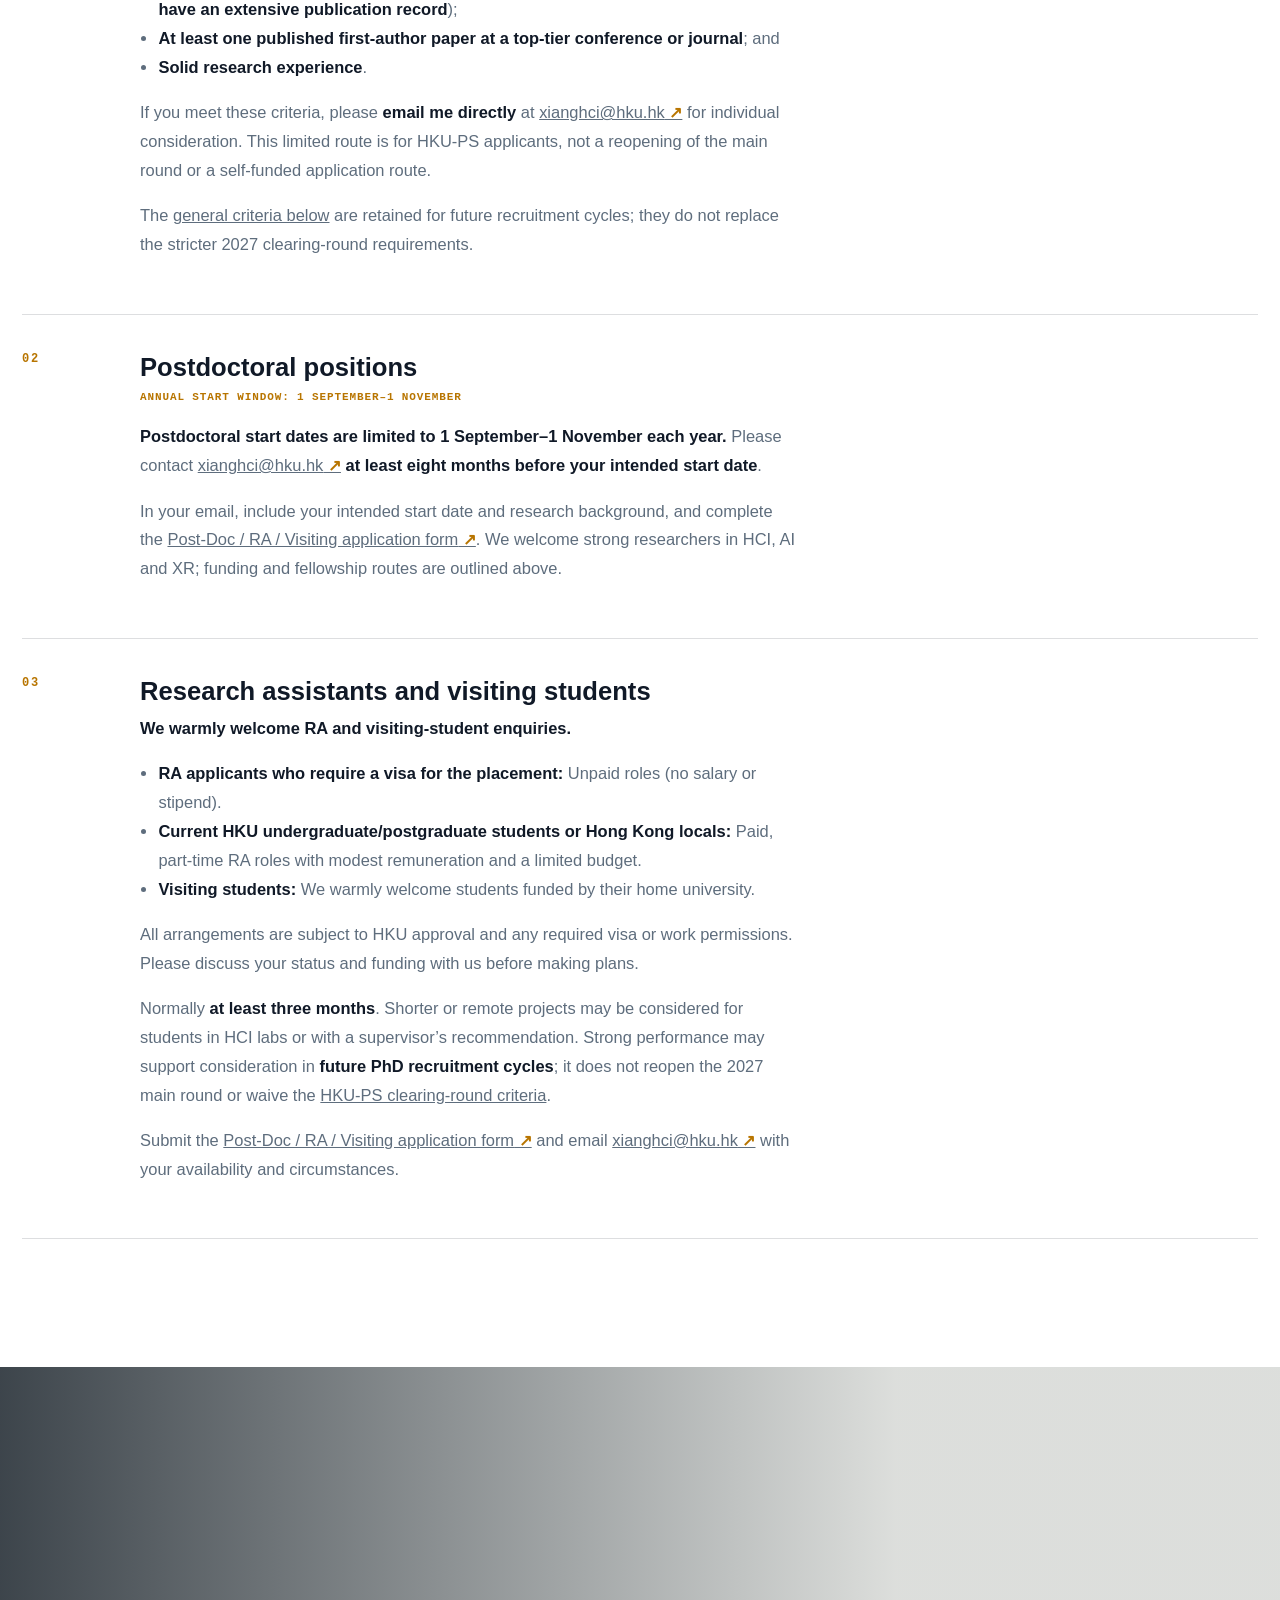
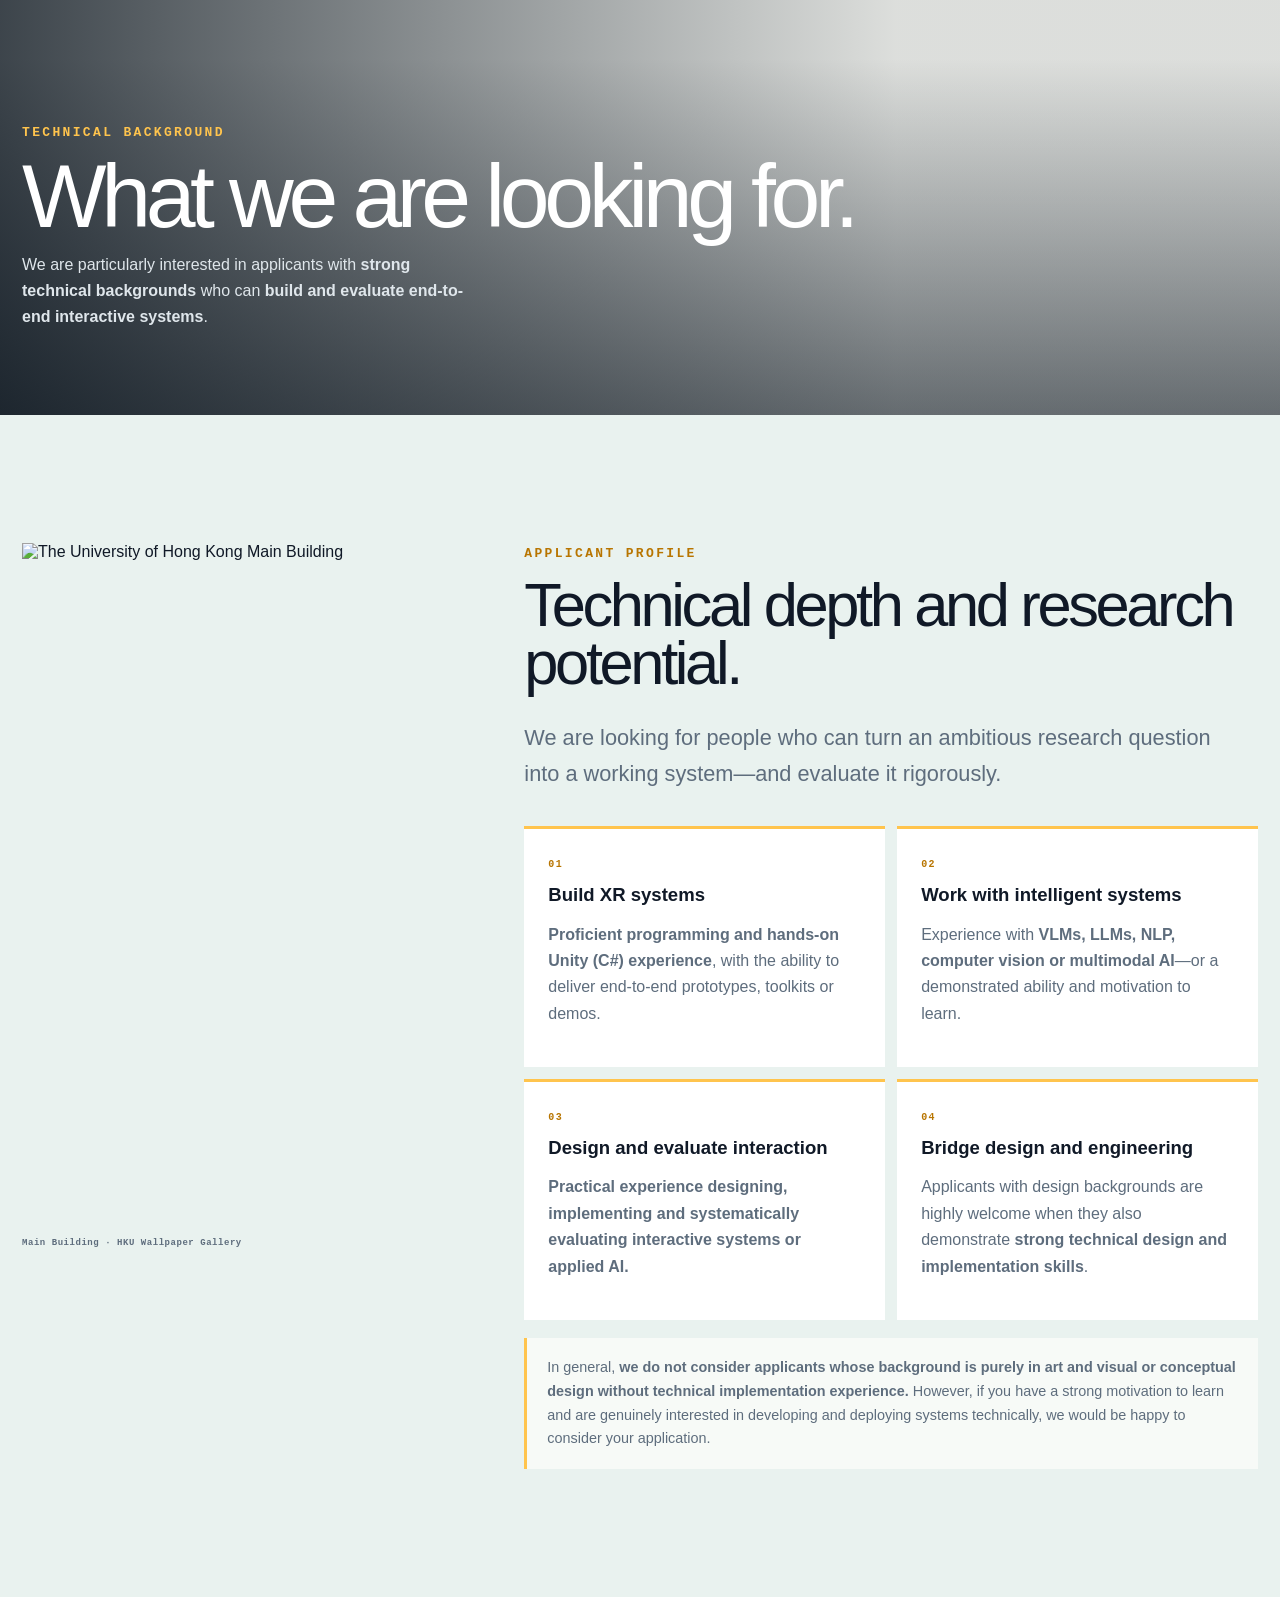
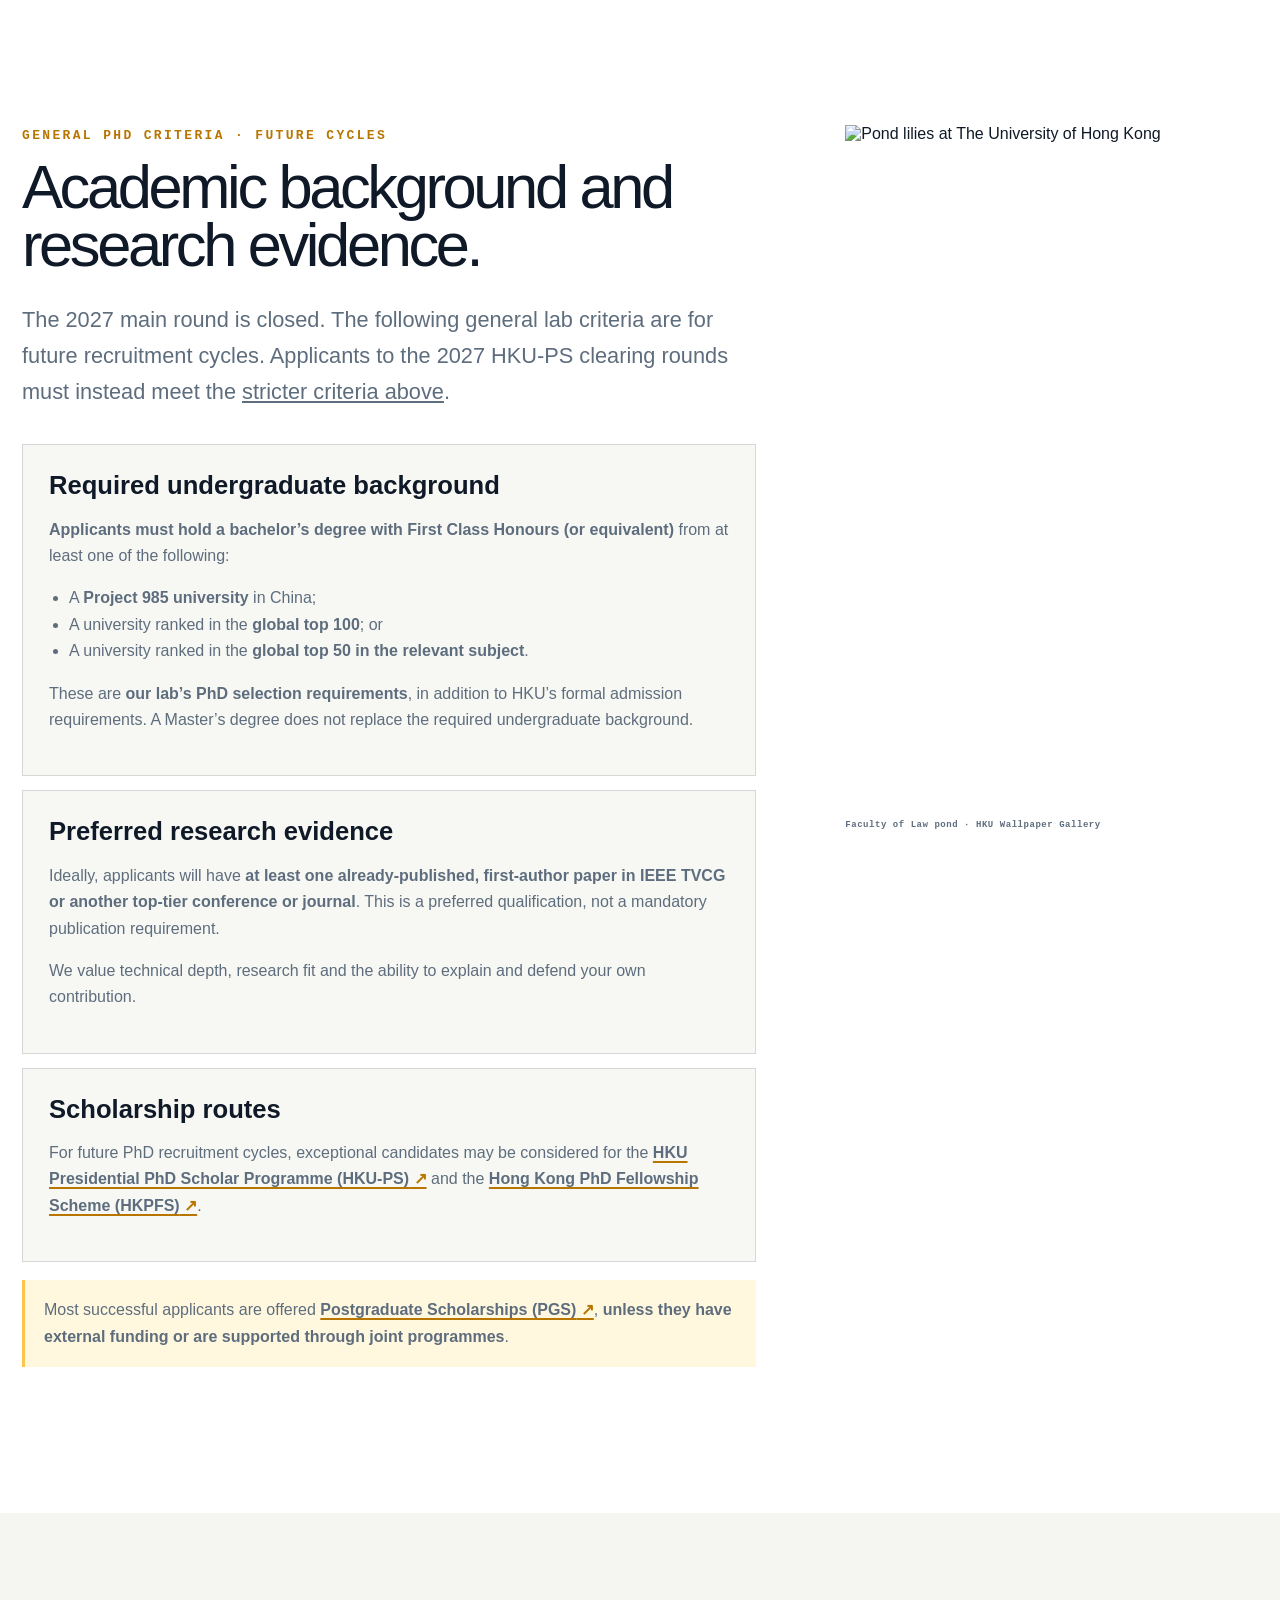
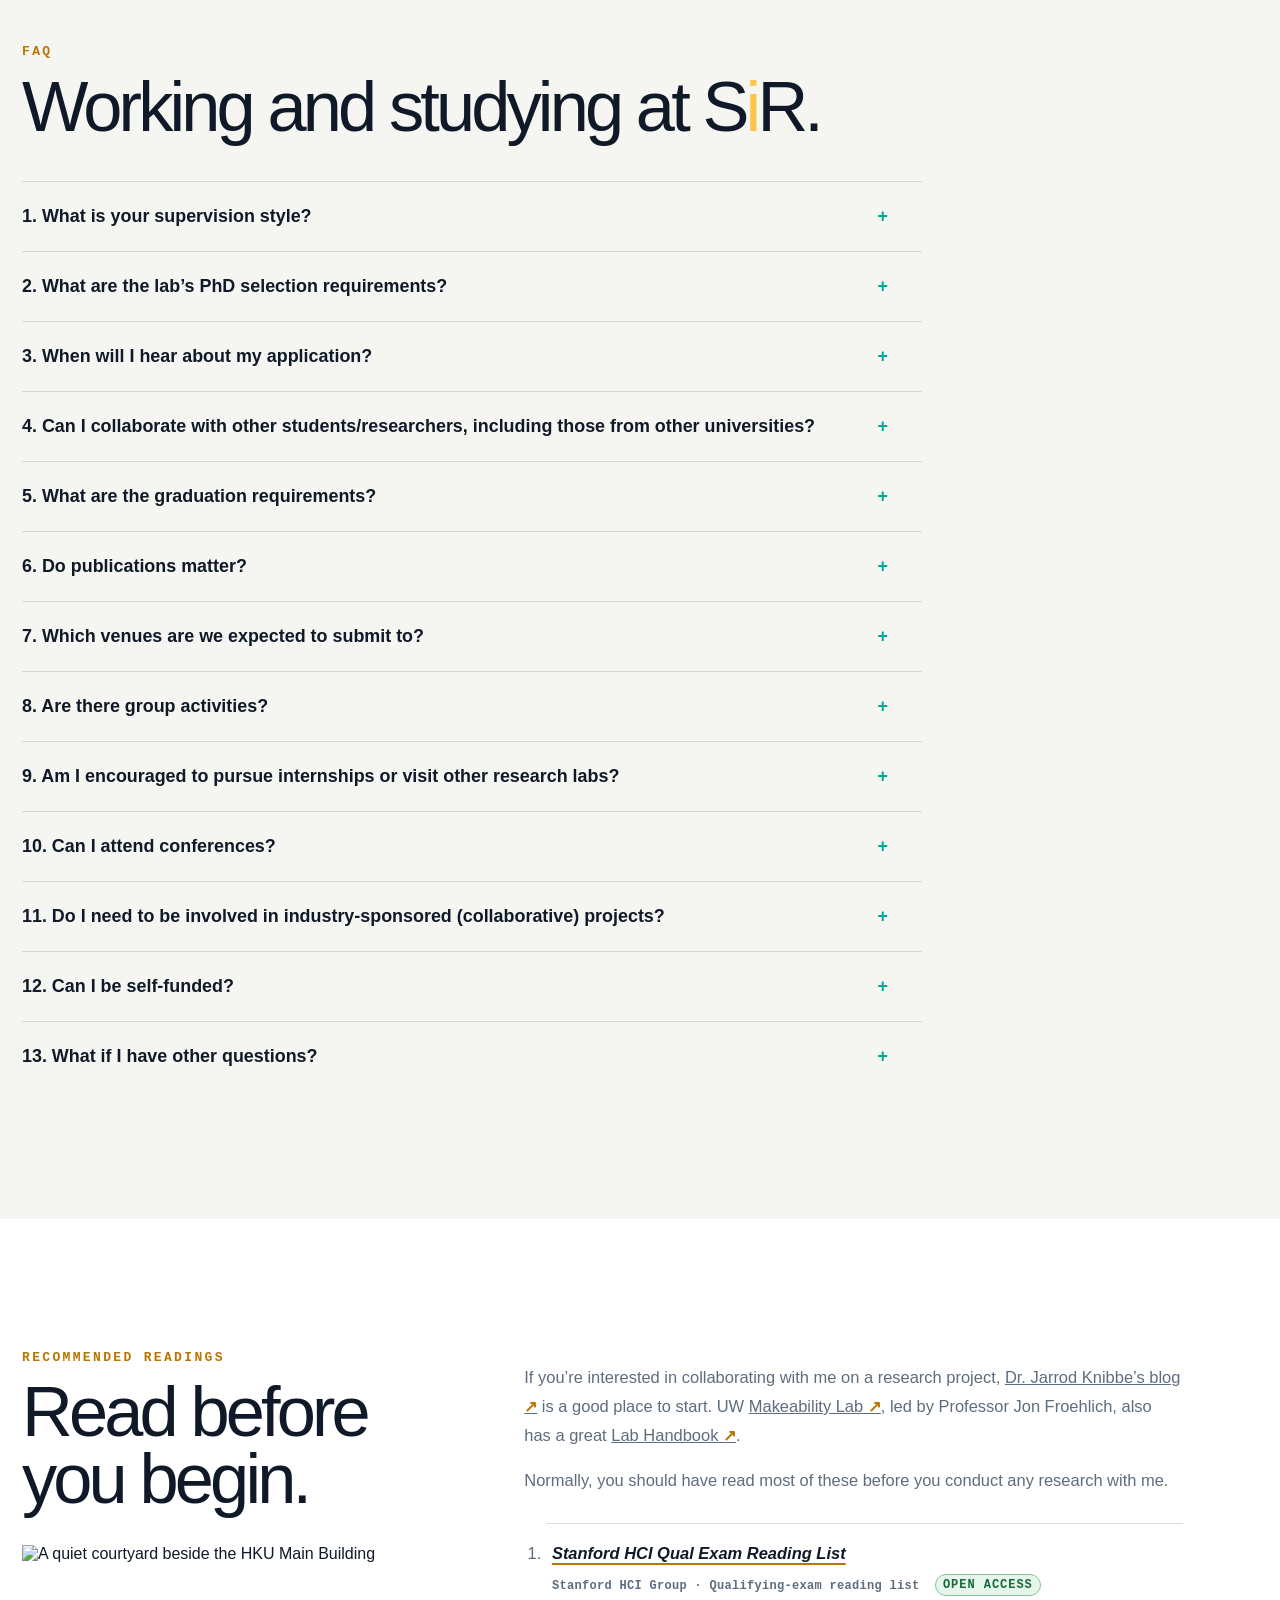
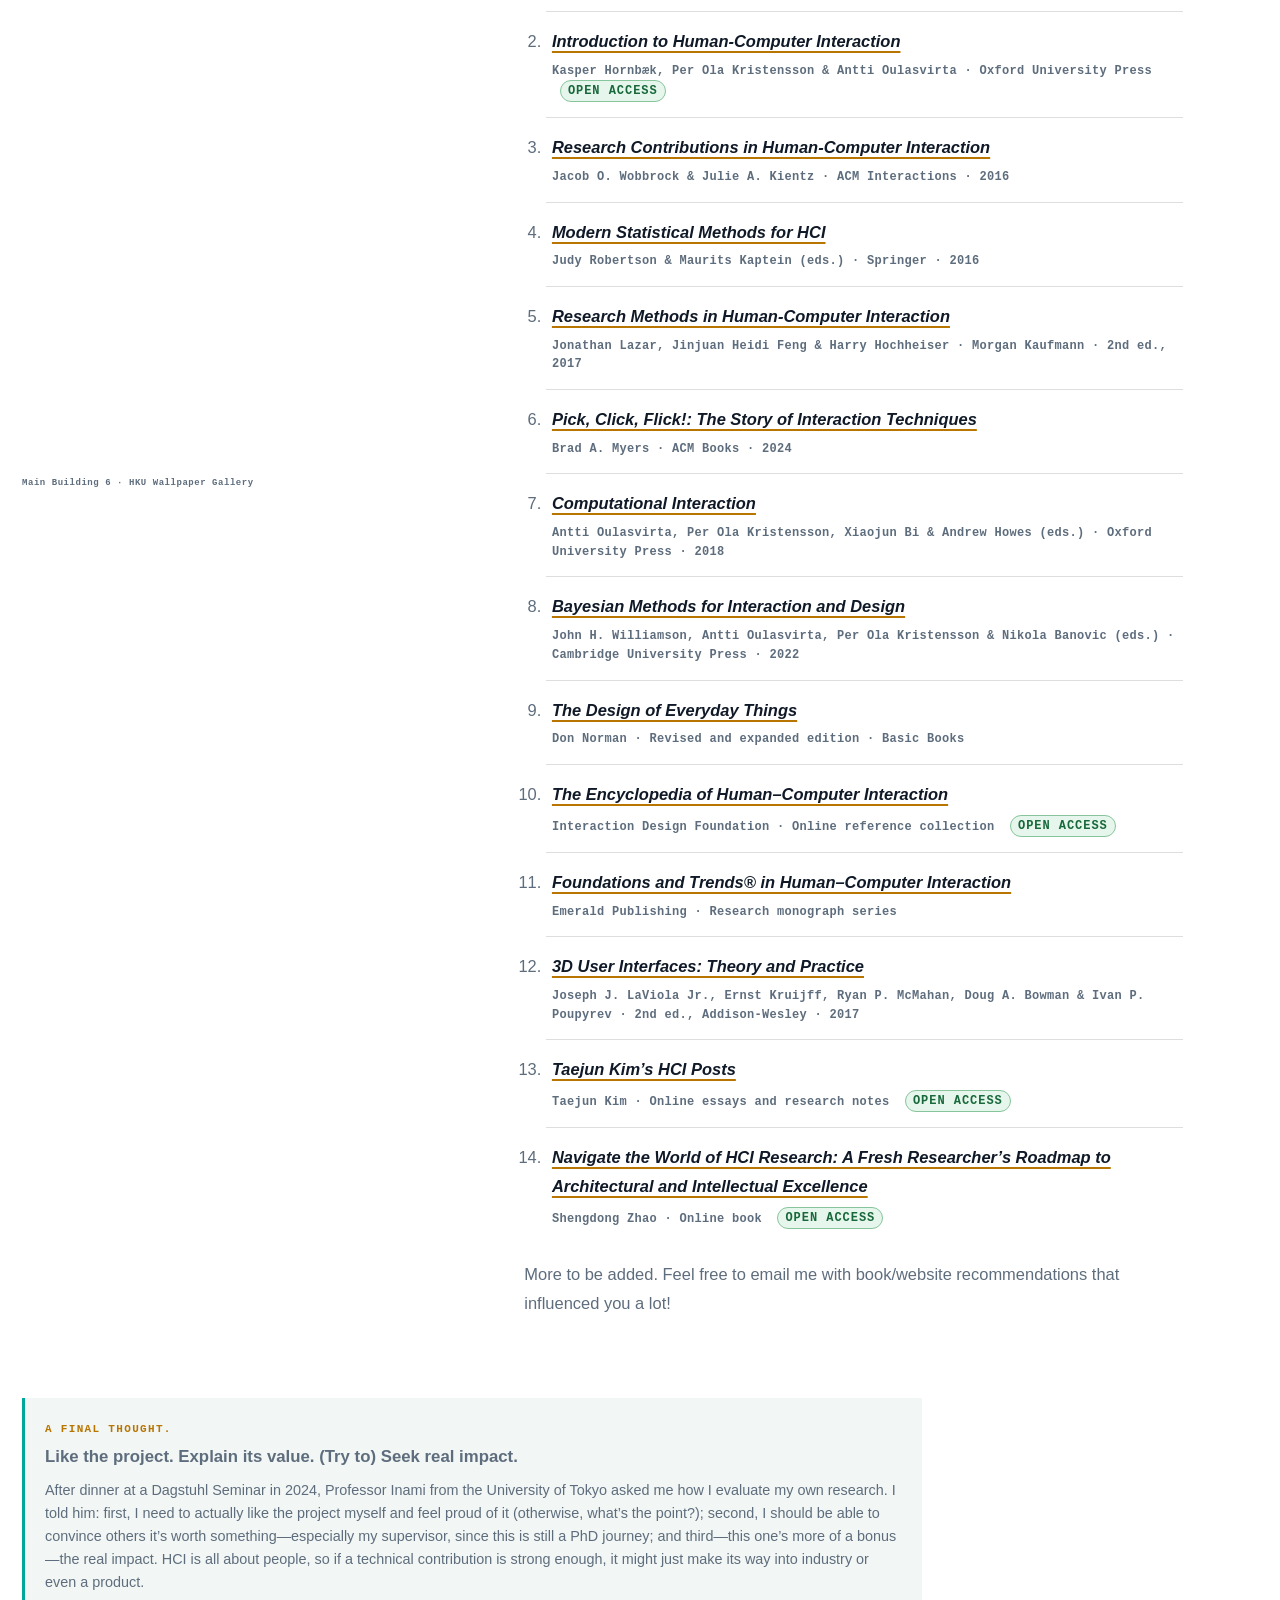
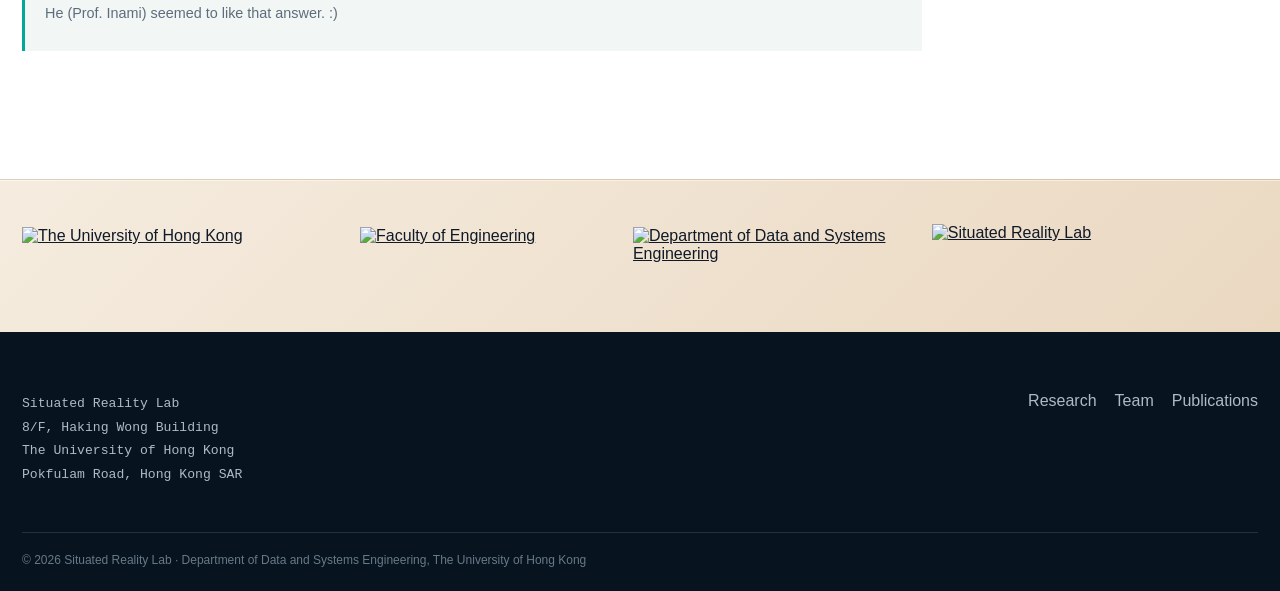
==== commit 51082f95: "Allow publication-backed top-10-percent GPA exception and refresh ranking audit" ====
--- a/join-us/index.html
+++ b/join-us/index.html
@@ -1,10 +1,10 @@
 <!doctype html><html lang="en"><head><meta charset="utf-8"><meta name="viewport" content="width=device-width,initial-scale=1"><base href="../"><title>Join Us — SiR@HKU</title><meta name="description" content="2027 PhD main round is closed; exceptional HKU-PS applicants may contact us for clearing rounds. Postdoctoral, RA and visiting opportunities at SiR, HKU."><link rel="canonical" href="https://www.situated-reality.org/join-us"><link rel="icon" href="assets/brand/favicon.png"><link rel="stylesheet" href="site.css?v=20261125-recruitment"></head><body class="join-page">
 <header class="site-head"><a class="site-brand" href="index.html"><img src="assets/brand/sir-full-white.png" alt="Situated Reality Lab at HKU"></a><button class="nav-toggle" aria-expanded="false" aria-label="Open navigation">☰</button><nav class="site-nav" aria-label="Primary"><a href="index.html">About</a><a href="team.html">Team</a><a href="research.html">Research</a><a href="publications.html">Publications</a><a href="teaching.html">Teaching</a><a class="join-pill" href="/join-us" aria-current="page">Join us</a></nav></header>
 <main><section class="campus-hero"><img src="assets/campus/hku-campus-sign.webp" alt="The University of Hong Kong name and crest on the campus brick wall"><div class="hero-copy"><span class="eyebrow">Join SiR@HKU</span><h1>Build what <span class="text-accent">reality</span> needs next.</h1><p>2027 PhD main round is closed. Exceptional HKU-PS applicants may contact us for clearing rounds; postdoctoral, RA and visiting opportunities remain available.</p></div><small class="photo-credit">HKU Campus · SiR Lab photo collection</small></section>
-<section class="section section--tint" id="recruitment-status"><div class="section-grid"><div><span class="eyebrow">Recruitment update · 25 November 2026</span><h2>2027 PhD main round is closed.</h2></div><div class="status-card prose reveal"><p><strong>The main round for 2027 PhD entry is now closed.</strong> If you applied in the main round and have not received a shortlisting email, please consider your main-round application unsuccessful.</p><p>Applicants already shortlisted in the main round should expect to hear from us <strong>around February 2027</strong>.</p><p><strong>Clearing rounds: exceptional HKU-PS applicants are still welcome.</strong> You must hold a First Class Honours bachelor’s degree (or equivalent) from a <strong>global top-50 university or a leading undergraduate university in China</strong>, have an undergraduate <strong>GPA in the top 5% of your cohort</strong>, a <strong>published first-author paper at a top-tier conference or journal</strong>, and <strong>solid research experience</strong>. Please email <a href="mailto:xianghci@hku.hk">xianghci@hku.hk</a> directly for individual consideration.</p><p>We continue to welcome <strong>postdoctoral enquiries, research assistants and visiting students funded by their home university</strong>. Please check the timing, funding and eligibility details <a href="/join-us/#positions">below</a>.</p><p>Our research lies at the intersection of <strong>HCI, AI and XR</strong>, including intelligent interactive systems, multimodal and embodied AI, spatial intelligence, and human–AI interaction for XR and smart glasses.</p></div></div></section>
-<section class="section section--dark why-join"><div class="why-join__intro"><div><span class="eyebrow">Why join us</span><h2>Research with support. Build for impact.</h2></div><div class="why-join__context reveal"><p>The <a href="https://www.hku.hk/" target="_blank" rel="noreferrer">University of Hong Kong (HKU)</a> is one of the world’s leading research universities, with a highly international academic community and strong support for interdisciplinary research. The <a href="https://www.dase.hku.hk/" target="_blank" rel="noreferrer">Department of Data and Systems Engineering</a> brings together expertise in AI, data science, systems engineering, HCI, robotics, and automation.</p><p>HKU’s <a href="https://vision2026-2035.hku.hk/" target="_blank" rel="noreferrer">Vision for 2026–2035</a> connects teaching and learning, research, and knowledge exchange under a shared ambition: <strong>Leadership for Impact</strong>. That is a natural home for our aim to turn situated intelligence into systems that matter beyond the lab. The figures below draw on HKU’s <a href="https://www.cpao.hku.hk/firstandforemost/rankings" target="_blank" rel="noreferrer">First and Foremost institutional record</a> and the linked ranking providers. Rankings reviewed on 17 October 2026; THE Interdisciplinary Science updated on 25 November 2026. Each entry shows its published edition. QS Asia is a regional ranking; the other figures below are global positions.</p></div></div><div class="why-join__showcase"><figure class="why-join__visual reveal"><img src="assets/hku/our-enabling-platform.jpg" alt="Golden shower trees framing a building on the HKU campus"><figcaption>Our Enabling Platform · HKU Vision 2026–2035</figcaption></figure><div class="why-join__funding reveal"><span class="micro-label">Funding pathways</span><h3>Supported routes from PhD to early career.</h3><div class="funding-paths"><article><span>PhD</span><h4>PhD funding routes</h4><p>The 2027 main round is closed. Our <a href="/join-us/#clearing-rounds">2027 clearing-round route</a> is reserved for exceptionally competitive HKU-PS applicants. For future recruitment cycles, successful candidates are normally supported through <a href="https://gradsch.hku.hk/prospective_students/fees_scholarships_and_financial_support/postgraduate_scholarships" target="_blank" rel="noreferrer">Postgraduate Scholarships (PGS)</a>. Exceptional applicants may also compete for the <a href="https://gradsch.hku.hk/prospective_students/fees_scholarships_and_financial_support/hku_presidential_phd_scholar_programme" target="_blank" rel="noreferrer">HKU Presidential PhD Scholar Programme (HKU-PS)</a> and the <a href="https://gradsch.hku.hk/prospective_students/fees_scholarships_and_financial_support/hong_kong_phd_fellowship_scheme" target="_blank" rel="noreferrer">Hong Kong PhD Fellowship Scheme (HKPFS)</a>.</p><p>Self-funded PhD study may be considered in limited cases in future recruitment cycles; self-funded applications are not part of our 2027 HKU-PS clearing-round route. Please see <a href="/join-us/#faq-12">FAQ #12</a> for details.</p></article><article><span>Postdoctoral</span><h4>Projects and fellowships</h4><p>Alongside regular project funding, outstanding early-career researchers can pursue the <a href="https://www.ugc.edu.hk/eng/rgc/funding_opport/jrfs/" target="_blank" rel="noreferrer">RGC Junior Research Fellow (JRF) Scheme</a> and the <a href="https://www.rss.hku.hk/" target="_blank" rel="noreferrer">HKU Presidential Research Assistant Professor (PRAP) position</a>.</p></article></div></div></div><h3 class="rankings-heading">University rankings</h3><div class="kpi-row why-join__rankings why-join__rankings--university reveal"><div class="kpi"><b>1</b><span><a href="https://www.cpao.hku.hk/firstandforemost/rankings" target="_blank" rel="noreferrer">QS Asia · 2026</a></span></div><div class="kpi"><b>11</b><span><a href="https://www.cpao.hku.hk/firstandforemost/rankings" target="_blank" rel="noreferrer">QS World · 2027</a></span></div><div class="kpi"><b>33</b><span><a href="https://www.cpao.hku.hk/firstandforemost/rankings" target="_blank" rel="noreferrer">THE World · 2027</a></span></div><div class="kpi"><b>40</b><span><a href="https://www.usnews.com/education/best-global-universities/university-of-hong-kong-505046" target="_blank" rel="noreferrer">U.S. News Global · 2026–27</a></span></div><div class="kpi"><b>62</b><span><a href="https://www.shanghairanking.com/universities/the-university-of-hong-kong" target="_blank" rel="noreferrer">Shanghai ARWU · 2026</a></span></div></div><h3 class="rankings-heading">Selected global subject and interdisciplinary rankings</h3><div class="kpi-row why-join__rankings reveal"><div class="kpi"><b>7</b><span><a href="https://www.timeshighereducation.com/world-university-rankings/interdisciplinary-science-rankings" target="_blank" rel="noreferrer">THE · Interdisciplinary Science · 2027</a></span></div><div class="kpi"><b>17</b><span><a href="https://www.shanghairanking.com/universities/the-university-of-hong-kong" target="_blank" rel="noreferrer">Shanghai GRAS · Robotic Science &amp; Engineering · 2026</a></span></div><div class="kpi"><b>18</b><span><a href="https://www.dase.hku.hk/events/hku-leads-hong-kong-in-data-science-ranked-18th-globally-in-qs-2026" target="_blank" rel="noreferrer">QS · Data Science &amp; AI · 2026</a></span></div><div class="kpi"><b>19</b><span><a href="https://www.shanghairanking.com/universities/the-university-of-hong-kong" target="_blank" rel="noreferrer">Shanghai GRAS · Automation &amp; Control · 2026</a></span></div><div class="kpi"><b>27</b><span><a href="https://ece.hku.hk/about/" target="_blank" rel="noreferrer">QS · Computer Science &amp; Information Systems · 2026</a></span></div><div class="kpi"><b>32</b><span><a href="https://ai.hku.hk/news-events/news-and-announcements/hku-cds-leads-hong-kong-in-qs-subject-rankings-2026-for-data-science-ai-and-computer-science-area" target="_blank" rel="noreferrer">QS · Statistics &amp; Operational Research · 2026</a></span></div><div class="kpi"><b>32</b><span><a href="https://www.shanghairanking.com/universities/the-university-of-hong-kong" target="_blank" rel="noreferrer">Shanghai GRAS · Computer Science &amp; Engineering · 2026</a></span></div><div class="kpi"><b>37</b><span><a href="https://www.timeshighereducation.com/world-university-rankings/university-hong-kong" target="_blank" rel="noreferrer">THE · Engineering · 2026</a></span></div></div></section>
+<section class="section section--tint" id="recruitment-status"><div class="section-grid"><div><span class="eyebrow">Recruitment update · 25 November 2026</span><h2>2027 PhD main round is closed.</h2></div><div class="status-card prose reveal"><p><strong>The main round for 2027 PhD entry is now closed.</strong> If you applied in the main round and have not received a shortlisting email, please consider your main-round application unsuccessful.</p><p>Applicants already shortlisted in the main round should expect to hear from us <strong>around February 2027</strong>.</p><p><strong>Clearing rounds: exceptional HKU-PS applicants are still welcome.</strong> You must hold a First Class Honours bachelor’s degree (or equivalent) from a <strong>global top-50 university or a leading undergraduate university in China</strong>, have an undergraduate <strong>GPA in the top 5% of your cohort</strong> (or <strong>within the top 10% if you have an extensive publication record</strong>), a <strong>published first-author paper at a top-tier conference or journal</strong>, and <strong>solid research experience</strong>. Please email <a href="mailto:xianghci@hku.hk">xianghci@hku.hk</a> directly for individual consideration.</p><p>We continue to welcome <strong>postdoctoral enquiries, research assistants and visiting students funded by their home university</strong>. Please check the timing, funding and eligibility details <a href="/join-us/#positions">below</a>.</p><p>Our research lies at the intersection of <strong>HCI, AI and XR</strong>, including intelligent interactive systems, multimodal and embodied AI, spatial intelligence, and human–AI interaction for XR and smart glasses.</p></div></div></section>
+<section class="section section--dark why-join"><div class="why-join__intro"><div><span class="eyebrow">Why join us</span><h2>Research with support. Build for impact.</h2></div><div class="why-join__context reveal"><p>The <a href="https://www.hku.hk/" target="_blank" rel="noreferrer">University of Hong Kong (HKU)</a> is one of the world’s leading research universities, with a highly international academic community and strong support for interdisciplinary research. The <a href="https://www.dase.hku.hk/" target="_blank" rel="noreferrer">Department of Data and Systems Engineering</a> brings together expertise in AI, data science, systems engineering, HCI, robotics, and automation.</p><p>HKU’s <a href="https://vision2026-2035.hku.hk/" target="_blank" rel="noreferrer">Vision for 2026–2035</a> connects teaching and learning, research, and knowledge exchange under a shared ambition: <strong>Leadership for Impact</strong>. That is a natural home for our aim to turn situated intelligence into systems that matter beyond the lab. The figures below draw on HKU’s <a href="https://www.cpao.hku.hk/firstandforemost/rankings" target="_blank" rel="noreferrer">First and Foremost institutional record</a> and the linked ranking providers. Rankings reviewed on 25 November 2026. Each entry shows its published edition. QS Asia is a regional ranking; the other figures below are global positions.</p></div></div><div class="why-join__showcase"><figure class="why-join__visual reveal"><img src="assets/hku/our-enabling-platform.jpg" alt="Golden shower trees framing a building on the HKU campus"><figcaption>Our Enabling Platform · HKU Vision 2026–2035</figcaption></figure><div class="why-join__funding reveal"><span class="micro-label">Funding pathways</span><h3>Supported routes from PhD to early career.</h3><div class="funding-paths"><article><span>PhD</span><h4>PhD funding routes</h4><p>The 2027 main round is closed. Our <a href="/join-us/#clearing-rounds">2027 clearing-round route</a> is reserved for exceptionally competitive HKU-PS applicants. For future recruitment cycles, successful candidates are normally supported through <a href="https://gradsch.hku.hk/prospective_students/fees_scholarships_and_financial_support/postgraduate_scholarships" target="_blank" rel="noreferrer">Postgraduate Scholarships (PGS)</a>. Exceptional applicants may also compete for the <a href="https://gradsch.hku.hk/prospective_students/fees_scholarships_and_financial_support/hku_presidential_phd_scholar_programme" target="_blank" rel="noreferrer">HKU Presidential PhD Scholar Programme (HKU-PS)</a> and the <a href="https://gradsch.hku.hk/prospective_students/fees_scholarships_and_financial_support/hong_kong_phd_fellowship_scheme" target="_blank" rel="noreferrer">Hong Kong PhD Fellowship Scheme (HKPFS)</a>.</p><p>Self-funded PhD study may be considered in limited cases in future recruitment cycles; self-funded applications are not part of our 2027 HKU-PS clearing-round route. Please see <a href="/join-us/#faq-12">FAQ #12</a> for details.</p></article><article><span>Postdoctoral</span><h4>Projects and fellowships</h4><p>Alongside regular project funding, outstanding early-career researchers can pursue the <a href="https://www.ugc.edu.hk/eng/rgc/funding_opport/jrfs/" target="_blank" rel="noreferrer">RGC Junior Research Fellow (JRF) Scheme</a> and the <a href="https://www.rss.hku.hk/" target="_blank" rel="noreferrer">HKU Presidential Research Assistant Professor (PRAP) position</a>.</p></article></div></div></div><h3 class="rankings-heading">University rankings</h3><div class="kpi-row why-join__rankings why-join__rankings--university reveal"><div class="kpi"><b>1</b><span><a href="https://www.cpao.hku.hk/firstandforemost/rankings" target="_blank" rel="noreferrer">QS Asia · 2027</a></span></div><div class="kpi"><b>11</b><span><a href="https://www.cpao.hku.hk/firstandforemost/rankings" target="_blank" rel="noreferrer">QS World · 2027</a></span></div><div class="kpi"><b>33</b><span><a href="https://www.cpao.hku.hk/firstandforemost/rankings" target="_blank" rel="noreferrer">THE World · 2027</a></span></div><div class="kpi"><b>40</b><span><a href="https://www.usnews.com/education/best-global-universities/university-of-hong-kong-505046" target="_blank" rel="noreferrer">U.S. News Global · 2026–27</a></span></div><div class="kpi"><b>62</b><span><a href="https://www.shanghairanking.com/universities/the-university-of-hong-kong" target="_blank" rel="noreferrer">Shanghai ARWU · 2026</a></span></div></div><h3 class="rankings-heading">Selected global subject and interdisciplinary rankings</h3><div class="kpi-row why-join__rankings reveal"><div class="kpi"><b>7</b><span><a href="https://www.timeshighereducation.com/world-university-rankings/interdisciplinary-science-rankings" target="_blank" rel="noreferrer">THE · Interdisciplinary Science · 2027</a></span></div><div class="kpi"><b>17</b><span><a href="https://www.shanghairanking.com/universities/the-university-of-hong-kong" target="_blank" rel="noreferrer">Shanghai GRAS · Robotic Science &amp; Engineering · 2026</a></span></div><div class="kpi"><b>18</b><span><a href="https://www.dase.hku.hk/events/hku-leads-hong-kong-in-data-science-ranked-18th-globally-in-qs-2026" target="_blank" rel="noreferrer">QS · Data Science &amp; AI · 2026</a></span></div><div class="kpi"><b>19</b><span><a href="https://www.shanghairanking.com/universities/the-university-of-hong-kong" target="_blank" rel="noreferrer">Shanghai GRAS · Automation &amp; Control · 2026</a></span></div><div class="kpi"><b>27</b><span><a href="https://ece.hku.hk/about/" target="_blank" rel="noreferrer">QS · Computer Science &amp; Information Systems · 2026</a></span></div><div class="kpi"><b>32</b><span><a href="https://ai.hku.hk/news-events/news-and-announcements/hku-cds-leads-hong-kong-in-qs-subject-rankings-2026-for-data-science-ai-and-computer-science-area" target="_blank" rel="noreferrer">QS · Statistics &amp; Operational Research · 2026</a></span></div><div class="kpi"><b>32</b><span><a href="https://www.shanghairanking.com/universities/the-university-of-hong-kong" target="_blank" rel="noreferrer">Shanghai GRAS · Computer Science &amp; Engineering · 2026</a></span></div><div class="kpi"><b>37</b><span><a href="https://www.timeshighereducation.com/world-university-rankings/university-hong-kong" target="_blank" rel="noreferrer">THE · Engineering · 2026</a></span></div></div></section>
 <section class="section section--white" id="positions"><div class="opening-intro"><span class="eyebrow">Recruitment status &amp; opportunities</span><h2>Ways to join S<span class="sir-i">i</span>R.</h2><aside class="opening-note">We welcome technically strong, curious researchers who want to build and evaluate intelligent interactive systems in real-world settings.</aside></div><div class="opening-list reveal">
-<article class="opening-row" id="phd"><span class="opening-index">01</span><div class="prose"><h3>PhD · 2027 main round closed</h3><p><strong>The main round for 2027 PhD entry is now closed.</strong> If you applied in the main round and have not received a shortlisting email, please consider your main-round application unsuccessful.</p><p>Applicants already shortlisted in the main round should expect to hear from us <strong>around February 2027</strong>.</p><div id="clearing-rounds"><h4>2027 clearing rounds · Exceptional HKU-PS applicants</h4><p>We remain open to <strong>exceptionally competitive applicants for the HKU Presidential PhD Scholar Programme (HKU-PS)</strong> in the clearing rounds. Applicants must meet <strong>all</strong> of the following lab selection criteria:</p><ul><li>A <strong>First Class Honours bachelor’s degree (or equivalent)</strong> from a <strong>global top-50 university or a leading undergraduate university in China</strong>;</li><li>An undergraduate <strong>GPA in the top 5% of your cohort</strong>;</li><li><strong>At least one published first-author paper at a top-tier conference or journal</strong>; and</li><li><strong>Solid research experience</strong>.</li></ul><p>If you meet these criteria, please <strong>email me directly</strong> at <a href="mailto:xianghci@hku.hk">xianghci@hku.hk</a> for individual consideration. This limited route is for HKU-PS applicants, not a reopening of the main round or a self-funded application route.</p></div><p>The <a href="/join-us/#phd-criteria">general criteria below</a> are retained for future recruitment cycles; they do not replace the stricter 2027 clearing-round requirements.</p></div></article>
+<article class="opening-row" id="phd"><span class="opening-index">01</span><div class="prose"><h3>PhD · 2027 main round closed</h3><p><strong>The main round for 2027 PhD entry is now closed.</strong> If you applied in the main round and have not received a shortlisting email, please consider your main-round application unsuccessful.</p><p>Applicants already shortlisted in the main round should expect to hear from us <strong>around February 2027</strong>.</p><div id="clearing-rounds"><h4>2027 clearing rounds · Exceptional HKU-PS applicants</h4><p>We remain open to <strong>exceptionally competitive applicants for the HKU Presidential PhD Scholar Programme (HKU-PS)</strong> in the clearing rounds. Applicants must meet <strong>all</strong> of the following lab selection criteria:</p><ul><li>A <strong>First Class Honours bachelor’s degree (or equivalent)</strong> from a <strong>global top-50 university or a leading undergraduate university in China</strong>;</li><li>An undergraduate <strong>GPA in the top 5% of your cohort</strong> (or <strong>within the top 10% if you have an extensive publication record</strong>);</li><li><strong>At least one published first-author paper at a top-tier conference or journal</strong>; and</li><li><strong>Solid research experience</strong>.</li></ul><p>If you meet these criteria, please <strong>email me directly</strong> at <a href="mailto:xianghci@hku.hk">xianghci@hku.hk</a> for individual consideration. This limited route is for HKU-PS applicants, not a reopening of the main round or a self-funded application route.</p></div><p>The <a href="/join-us/#phd-criteria">general criteria below</a> are retained for future recruitment cycles; they do not replace the stricter 2027 clearing-round requirements.</p></div></article>
 <article class="opening-row" id="postdoc"><span class="opening-index">02</span><div class="prose"><h3>Postdoctoral positions</h3><p class="opening-meta">Annual start window: 1 September–1 November</p><p><strong>Postdoctoral start dates are limited to 1 September–1 November each year.</strong> Please contact <a href="mailto:xianghci@hku.hk">xianghci@hku.hk</a> <strong>at least eight months before your intended start date</strong>.</p><p>In your email, include your intended start date and research background, and complete the <a href="https://forms.gle/y2c8D5SQDq1c2nBt6" target="_blank" rel="noreferrer">Post-Doc / RA / Visiting application form</a>. We welcome strong researchers in HCI, AI and XR; funding and fellowship routes are outlined above.</p></div></article>
 <article class="opening-row" id="ra-visiting"><span class="opening-index">03</span><div class="prose"><h3>Research assistants and visiting students</h3><p><strong>We warmly welcome RA and visiting-student enquiries.</strong></p><ul><li><strong>RA applicants who require a visa for the placement:</strong> Unpaid roles (no salary or stipend).</li><li><strong>Current HKU undergraduate/postgraduate students or Hong Kong locals:</strong> Paid, part-time RA roles with modest remuneration and a limited budget.</li><li><strong>Visiting students:</strong> We warmly welcome students funded by their home university.</li></ul><p>All arrangements are subject to HKU approval and any required visa or work permissions. Please discuss your status and funding with us before making plans.</p><p>Normally <strong>at least three months</strong>. Shorter or remote projects may be considered for students in HCI labs or with a supervisor’s recommendation. Strong performance may support consideration in <strong>future PhD recruitment cycles</strong>; it does not reopen the 2027 main round or waive the <a href="/join-us/#clearing-rounds">HKU-PS clearing-round criteria</a>.</p><p>Submit the <a href="https://forms.gle/y2c8D5SQDq1c2nBt6" target="_blank" rel="noreferrer">Post-Doc / RA / Visiting application form</a> and email <a href="mailto:xianghci@hku.hk">xianghci@hku.hk</a> with your availability and circumstances.</p></div></article>
 </div></section>
@@ -13,7 +13,7 @@
 <section class="section section--white join-feature join-feature--reverse" id="phd-criteria"><div class="join-feature__content"><span class="eyebrow">General PhD criteria · Future cycles</span><h2>Academic background and research evidence.</h2><p class="lede">The 2027 main round is closed. The following general lab criteria are for future recruitment cycles. Applicants to the 2027 HKU-PS clearing rounds must instead meet the <a href="/join-us/#clearing-rounds">stricter criteria above</a>.</p><div class="admission-cards reveal"><article><h3>Required undergraduate background</h3><p><strong>Applicants must hold a bachelor’s degree with First Class Honours (or equivalent)</strong> from at least one of the following:</p><ul><li>A <strong>Project 985 university</strong> in China;</li><li>A university ranked in the <strong>global top 100</strong>; or</li><li>A university ranked in the <strong>global top 50 in the relevant subject</strong>.</li></ul><p>These are <strong>our lab’s PhD selection requirements</strong>, in addition to HKU’s formal admission requirements. A Master’s degree does not replace the required undergraduate background.</p></article><article><h3>Preferred research evidence</h3><p>Ideally, applicants will have <strong>at least one already-published, first-author paper in IEEE TVCG or another top-tier conference or journal</strong>. This is a preferred qualification, not a mandatory publication requirement.</p><p>We value technical depth, research fit and the ability to explain and defend your own contribution.</p></article><article><h3>Scholarship routes</h3><p>For future PhD recruitment cycles, exceptional candidates may be considered for the <a href="https://gradsch.hku.hk/prospective_students/fees_scholarships_and_financial_support/hku_presidential_phd_scholar_programme" target="_blank" rel="noreferrer">HKU Presidential PhD Scholar Programme (HKU-PS)</a> and the <a href="https://gradsch.hku.hk/prospective_students/fees_scholarships_and_financial_support/hong_kong_phd_fellowship_scheme" target="_blank" rel="noreferrer">Hong Kong PhD Fellowship Scheme (HKPFS)</a>.</p></article></div><p class="funding-note">Most successful applicants are offered <a href="https://gradsch.hku.hk/prospective_students/fees_scholarships_and_financial_support/postgraduate_scholarships" target="_blank" rel="noreferrer">Postgraduate Scholarships (PGS)</a>, <strong>unless they have external funding or are supported through joint programmes</strong>.</p></div><figure class="join-feature__media reveal"><img src="assets/campus/law-pond.webp" alt="Pond lilies at The University of Hong Kong"><figcaption>Faculty of Law pond · HKU Wallpaper Gallery</figcaption></figure></section>
 <section class="section" id="faq"><span class="eyebrow join-label">FAQ</span><h2>Working and studying at S<span class="sir-i">i</span>R.</h2><div class="faq reveal">
 <details><summary>1. What is your supervision style?</summary><p>I would closely support most <strong>first- and second-year students</strong> to help establish strong research habits and a solid foundation. As you progress and gain confidence, I gradually transition to a more hands-off approach, encouraging independence and ownership of your research. <strong>I will not continuously supply ideas for your PhD project.</strong> Although I will be closely involved in discussions, the PhD is not meant to be a process of executing pre-assigned tasks. You are encouraged to develop your own research direction and articulate why it is valuable.</p><p>Above all, my job is to support your success in your future career—a principle my own PhD supervisor shared with me when I joined Cambridge—and I will do my best to help make that happen. I also strongly value diversity, equality, and inclusion. If you have any concerns, please raise them: see it, say it, sorted!</p></details>
-<details><summary>2. What are the lab’s PhD selection requirements?</summary><p><strong>For the 2027 clearing rounds, only exceptionally competitive HKU-PS applicants are considered.</strong> A first-class bachelor’s degree (or equivalent) from a global top-50 university or a leading undergraduate university in China, a top-5% undergraduate GPA, a published first-author top-tier paper, and solid research experience are all required. Please <a href="mailto:xianghci@hku.hk">email me directly</a>; see the <a href="/join-us/#clearing-rounds">clearing-round criteria</a>.</p><p><strong>The general requirements below apply to future recruitment cycles, not to the 2027 clearing rounds.</strong></p><p><strong>Applicants must hold a bachelor’s degree with First Class Honours (or equivalent)</strong> from at least one of the following:</p><ul><li>A <strong>Project 985 university</strong> in China;</li><li>A university ranked in the <strong>global top 100</strong>; or</li><li>A university ranked in the <strong>global top 50 in the relevant subject</strong>.</li></ul><p>These are <strong>our lab’s PhD selection requirements</strong>, in addition to HKU’s formal admission requirements. A Master’s degree does not replace the required undergraduate background.</p><p>Ideally, applicants will have <strong>at least one already-published, first-author paper in IEEE TVCG or another top-tier conference or journal</strong>. This is a preferred qualification, not a mandatory publication requirement.</p><p>Research potential, technical depth, creativity and long-term fit remain central to our assessment. If you have publications or projects, I will read them carefully and ask about both the research ideas and your technical contribution.</p><p>The 2027 main round is closed; please see the <a href="/join-us/#recruitment-status">current recruitment status</a>.</p></details>
+<details><summary>2. What are the lab’s PhD selection requirements?</summary><p><strong>For the 2027 clearing rounds, only exceptionally competitive HKU-PS applicants are considered.</strong> A first-class bachelor’s degree (or equivalent) from a global top-50 university or a leading undergraduate university in China, a top-5% undergraduate GPA (or top 10% with an extensive publication record), a published first-author top-tier paper, and solid research experience are all required. Please <a href="mailto:xianghci@hku.hk">email me directly</a>; see the <a href="/join-us/#clearing-rounds">clearing-round criteria</a>.</p><p><strong>The general requirements below apply to future recruitment cycles, not to the 2027 clearing rounds.</strong></p><p><strong>Applicants must hold a bachelor’s degree with First Class Honours (or equivalent)</strong> from at least one of the following:</p><ul><li>A <strong>Project 985 university</strong> in China;</li><li>A university ranked in the <strong>global top 100</strong>; or</li><li>A university ranked in the <strong>global top 50 in the relevant subject</strong>.</li></ul><p>These are <strong>our lab’s PhD selection requirements</strong>, in addition to HKU’s formal admission requirements. A Master’s degree does not replace the required undergraduate background.</p><p>Ideally, applicants will have <strong>at least one already-published, first-author paper in IEEE TVCG or another top-tier conference or journal</strong>. This is a preferred qualification, not a mandatory publication requirement.</p><p>Research potential, technical depth, creativity and long-term fit remain central to our assessment. If you have publications or projects, I will read them carefully and ask about both the research ideas and your technical contribution.</p><p>The 2027 main round is closed; please see the <a href="/join-us/#recruitment-status">current recruitment status</a>.</p></details>
 <details><summary>3. When will I hear about my application?</summary><p><strong>The main round for 2027 PhD entry is now closed.</strong> If you applied in the main round and have not received a shortlisting email, please consider your main-round application unsuccessful.</p><p>Applicants already shortlisted in the main round should expect to hear from us <strong>around February 2027</strong>.</p><p>For the 2027 clearing rounds, exceptionally competitive HKU-PS applicants meeting <a href="/join-us/#clearing-rounds">all clearing-round criteria</a> are welcome to <a href="mailto:xianghci@hku.hk">email me directly</a> for individual consideration.</p><p>For postdoctoral enquiries, please contact me at least eight months before your intended start date; appointments can begin only between 1 September and 1 November each year. RA and home-university-funded visiting students are also welcome to <a href="/join-us/#ra-visiting">get in touch</a>.</p><p>To be fair to all applicants, I cannot provide detailed feedback on individual PhD research proposals. Shortlisted candidates may discuss research directions with me as part of the selection process.</p></details>
 <details><summary>4. Can I collaborate with other students/researchers, including those from other universities?</summary><p>Yes, but <strong>usually not during your first year</strong>. During this period, the focus should be on developing strong independent research skills. Once you have established a solid level of independence, collaborations outside the group or university are highly encouraged. In practice, <strong>after submitting your first solo piece of work (co-authored only with me)</strong> is typically a good milestone for making this transition.</p></details>
 <details><summary>5. What are the graduation requirements?</summary><p>In short: <strong>at least three solid, independent research projects that can be woven into a coherent and compelling PhD thesis</strong>—one that convinces both your examiners and me that “yes and congratulations, you should be a Dr. now!”</p><p>Keep writing. Keep polishing. Keep submitting. <strong>If I am satisfied with your work, it is not necessary for every piece to be accepted or published.</strong> The reasoning is explained below.</p></details>
